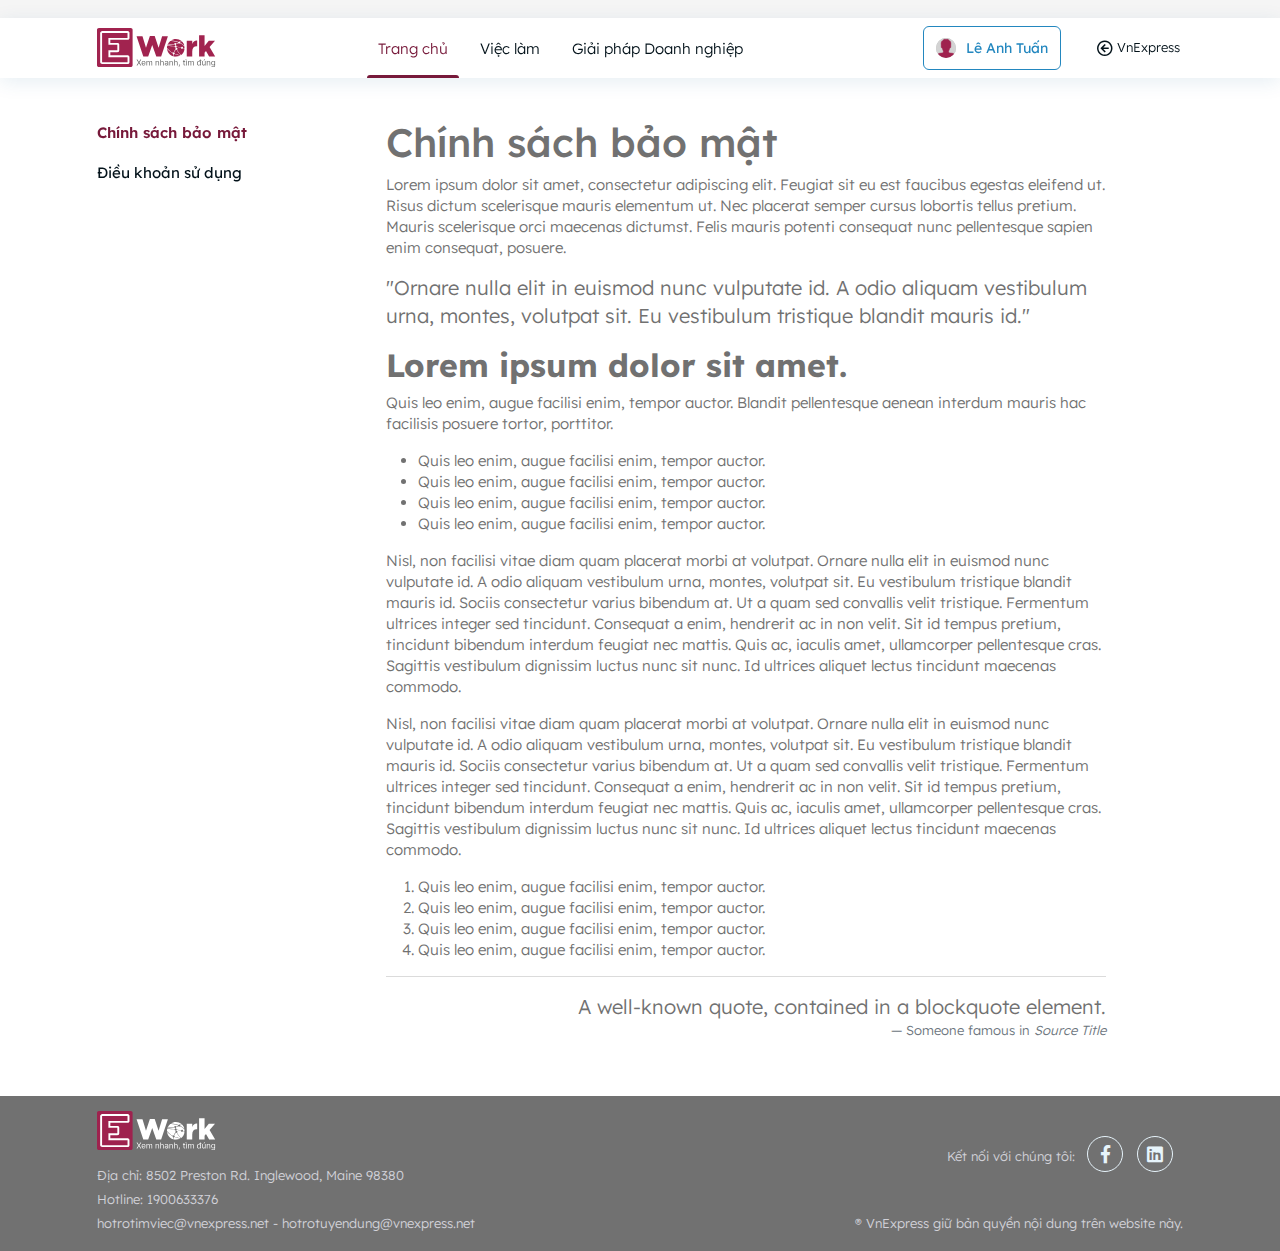
==== chinh-sach-bao-mat.html @ 72eeb001 "AT push code" ====
<!DOCTYPE html>
<html lang="vi">
<head>
	<meta charset="utf-8">
	<meta name="viewport" content="width=device-width, initial-scale=1, user-scalable=0, minimum-scale=1.0, maximum-scale=1.0, shrink-to-fit=no">
	<meta http-equiv="X-UA-Compatible" content="IE=edge" />
	<meta name="format-detection" content="telephone=no">
	<meta name="robots" content="noodp,index, follow">
	<title>Chính sách bảo mật</title>
	<meta name="description" content="">
	<link rel="shortcut icon" href="images/favicon.ico">
	<meta property="og:url"			content="" />
	<meta property="og:type"		content="website" />
	<meta property="og:title"		content="eBox Econference" />
	<meta property="og:description" content="eBox Econference" />
	<meta property="og:image"		content="" />

	<link rel="preconnect" href="https://fonts.googleapis.com">
	<link rel="preconnect" href="https://fonts.gstatic.com" crossorigin>
	<link href="https://fonts.googleapis.com/css2?family=Lexend+Deca:wght@300;400;500;600;700&display=swap" rel="stylesheet">

	<!--CSS Layout-->
	<link rel="stylesheet" href="css/style.css">

	<script>var googletag=googletag||{},pbjs=pbjs||{},Criteo=window.Criteo||{};googletag.cmd=googletag.cmd||[];pbjs.que=pbjs.que||[];Criteo.events=Criteo.events||[];var googTagCode={display:[],config:null,video:{outstream:{id:'',code:''},inarticle:{id:'',code:''}},tag:{}};</script>
	<script async='async' type='text/javascript' src='https://www.googletagservices.com/tag/js/gpt.js'></script>
	<script async='async' type='text/javascript' src='https://s.eclick.vn/delivery/dfp/dfpbrand.js'></script>
	<script async='async' type='text/javascript' src='https://s.eclick.vn/delivery/dfp/prebid.js'></script>

	<!-- Desktop -->
	<script async type="text/javascript" src="https://s.eclick.vn/delivery/dfp/do_pc_vieclam_Home_home.js"></script>
</head>

<body class="body_area" id="body_area">
	<div class="body_content">

		<div class="wrap_iframe_area">

			<div class="fragment" id="fragment_top" style="background: #f5f5f5;">
				<div class="wrap-img">
					<!-- <span class="btn-off"></span> -->
					<!-- <img src="https://via.placeholder.com/970x250.jpg/dddddd/333?text=Banner+Masthead" alt=""> -->

					<!-- Block Masthead -->
					<div id="sis_masthead"><script>try{googTagCode.display.push('sis_masthead');}catch(e){}</script></div>
				</div>
			</div>

			<header class="header_area" id="header_area">
				<div class="container">
					<div class="header_area_inner">
						<button class="box-btn-show-menu" id="btn_show_menu" onclick="showMenu();"> <span></span> <span></span> <span></span> </button>
						<div class="header-left">
							<a href="/" class="d-flex align-items-center text-light text-decoration-none">
								<img src="images/logo.svg" alt="">
							</a>
						</div>

						<div class="header-center">
							<ul class="nav nav-menu-top justify-content-center">
								<li class="nav-item"><a href="#" title="" class="nav-link link-active">Trang chủ</a></li>
								<li class="nav-item"><a href="#" title="" class="nav-link">Việc làm</a></li>
								<li class="nav-item"><a href="#" title="" class="nav-link">Giải pháp Doanh nghiệp</a></li>
							</ul>
						</div>

						<div class="header-right text-end">

							<div class="group-btn">
								<div class="box-user-login">

									<!-- Start user chưa đăng nhập -->
										<div class="user-not-logged-in d-none">
											<button type="button" class="btn btn-login"><span class="icon-user"></span> <span class="name-value">Đăng nhập</span></button>
										</div>
									<!-- End user chưa đăng nhập -->

									<!-- Start user đã đăng nhập -->
										<div class="user-logged">
											<div class="user-name">
												<span class="avata"><img src="images/user_60x60.gif" alt=""></span>
												<span class="name-value">Lê Anh Tuấn</span>


												<div class="dropdown-user" id="dropdown-user">
													<div class="dropdown-inner">
														<div class="user-profile verified">
															<div class="wrap-image">
																<img src="images/user_60x60.gif" alt="">
															</div>
															<div class="wrap-txt">
																<div class="name">Katarius</div>
																<a href="#">View profile</a>
															</div>
														</div>
														<ul>
															<li><a href="javascript:;" title="Manage CVs">Manage CVs</a></li>
															<li><a href="javascript:;" title="My Jobs">My Jobs</a></li>
														</ul>
														<ul class="btn-logout">
															<li><a href="javascript:;" title="Thoát">Log out</a></li>
														</ul>
													</div>
												</div>


											</div>
										</div>
									<!-- End user đã đăng nhập -->

								</div>
								<a href="https://vnexpress.net/" title="Quay lại VnExpress" class="btn btn-go-back"><i class="far fa-arrow-circle-left"></i> VnExpress</a>
							</div>
						</div>

					</div>
				</div>
			</header>

			<!-- Start - Content Page Area -->
			<section class="section_content_area policy">
			    <div class="container">
			    	<div class="section_content_area_inner">

				        <div class="row-area">
				            <div class="cell-primary">
				                <div class="box-content">
				                	<h1>Chính sách bảo mật</h1>

				                    <p>Lorem ipsum dolor sit amet, consectetur adipiscing elit. Feugiat sit eu est faucibus egestas eleifend ut. Risus dictum scelerisque mauris elementum ut. Nec placerat semper cursus lobortis tellus pretium. Mauris scelerisque orci maecenas dictumst. Felis mauris potenti consequat nunc pellentesque sapien enim consequat, posuere.</p>

				                    <blockquote class="blockquote">
										<p>"Ornare nulla elit in euismod nunc vulputate id. A odio aliquam vestibulum urna, montes, volutpat sit. Eu vestibulum tristique blandit mauris id."</p>
									</blockquote>
 
				                    <h2>Lorem ipsum dolor sit amet.</h2>

				                    <p>Quis leo enim, augue facilisi enim, tempor auctor. Blandit pellentesque aenean interdum mauris hac facilisis posuere tortor, porttitor.</p>

				                    <ul>
				                    	<li>Quis leo enim, augue facilisi enim, tempor auctor.</li>
				                    	<li>Quis leo enim, augue facilisi enim, tempor auctor.</li>
				                    	<li>Quis leo enim, augue facilisi enim, tempor auctor.</li>
				                    	<li>Quis leo enim, augue facilisi enim, tempor auctor.</li>
				                    </ul>

				                    <p>Nisl, non facilisi vitae diam quam placerat morbi at volutpat. Ornare nulla elit in euismod nunc vulputate id. A odio aliquam vestibulum urna, montes, volutpat sit. Eu vestibulum tristique blandit mauris id. Sociis consectetur varius bibendum at. Ut a quam sed convallis velit tristique. Fermentum ultrices integer sed tincidunt. Consequat a enim, hendrerit ac in non velit. Sit id tempus pretium, tincidunt bibendum interdum feugiat nec mattis. Quis ac, iaculis amet, ullamcorper pellentesque cras. Sagittis vestibulum dignissim luctus nunc sit nunc. Id ultrices aliquet lectus tincidunt maecenas commodo.</p>

				                    <p>Nisl, non facilisi vitae diam quam placerat morbi at volutpat. Ornare nulla elit in euismod nunc vulputate id. A odio aliquam vestibulum urna, montes, volutpat sit. Eu vestibulum tristique blandit mauris id. Sociis consectetur varius bibendum at. Ut a quam sed convallis velit tristique. Fermentum ultrices integer sed tincidunt. Consequat a enim, hendrerit ac in non velit. Sit id tempus pretium, tincidunt bibendum interdum feugiat nec mattis. Quis ac, iaculis amet, ullamcorper pellentesque cras. Sagittis vestibulum dignissim luctus nunc sit nunc. Id ultrices aliquet lectus tincidunt maecenas commodo.</p>

				                    <ol>
				                    	<li>Quis leo enim, augue facilisi enim, tempor auctor.</li>
				                    	<li>Quis leo enim, augue facilisi enim, tempor auctor.</li>
				                    	<li>Quis leo enim, augue facilisi enim, tempor auctor.</li>
				                    	<li>Quis leo enim, augue facilisi enim, tempor auctor.</li>
				                    </ol>

				                    <hr/>
				                    <figure class="text-end">
										<blockquote class="blockquote">
										<p>A well-known quote, contained in a blockquote element.</p>
										</blockquote>
										<figcaption class="blockquote-footer">
											Someone famous in <cite title="Source Title">Source Title</cite>
										</figcaption>
									</figure>
				                </div>
				            </div>
				            <div class="cell-secondary">
				                <div class="menu-link sticky">
				                    <div class="menu-inner">
				                        <ul class="reset">
				                            <li class="active"><a href="chinh-sach-bao-mat.html" title="Chính sách bảo mật" class="item">Chính sách bảo mật</a></li>
				                            <li><a href="dieu-khoan-su-dung.html" title="Điều khoản sử dụng" class="item">Điều khoản sử dụng</a></li>
				                        </ul>
				                    </div>
				                </div>
				            </div>
				        </div>

			        </div>
			    </div>
			</section>
			<!-- End - Content Page Area -->

			<footer class="footer clearfix">
			    <div class="wrap-body">
			        <div class="container body-inner">
			            <div class="row menu-bottom">
			                <div class="col-12 col-lg-6 item-col col-primary">
			                	<div class="col-inner">
				                    <div class="content-col">
				                        <p class="mb-3"><img width="119" height="40" src="images/logo-footer.svg" alt="" class="logo scaledown"></p>
				                        <p class="mb-2">Địa chỉ: 8502 Preston Rd. Inglewood, Maine 98380</p>
				                        <p class="mb-2">Hotline: 1900633376</p>
				                        <p class="mb-0">hotrotimviec@vnexpress.net - hotrotuyendung@vnexpress.net</p>
				                    </div>
				                </div>
			                </div>
			                <div class="col-12 col-lg-6 item-col col-secondary">
			                	<div class="col-inner">
				                    <div class="social">
				                    	<p class="mb-1"> <span class="me-2">Kết nối với chúng tôi:</span>
					                        <a href="#" title="" class="facebook">
					                            <i class="fab fa-facebook-f" aria-hidden="true"></i>
					                        </a>
					                        <a href="#" title="" class="linkedin">
					                            <i class="fab fa-linkedin"></i>
					                        </a>
				                        </p>
				                    </div>
				                    <div class="copyright">
				                        <p class="mb-0">® VnExpress giữ bản quyền nội dung trên website này.</p>
				                    </div>
			                    </div>
			                </div>
			            </div>
			        </div>
			    </div>
			</footer>


		</div>		


		<!-- Start popup menu -->
		<aside class="aside_area" id="showNavSideMenu">
			<div class="bg_drop" onclick="showMenu();"></div>
			<nav class="nav-aside">
				<ul class="list-menu-cate">

					<li class="item-menu-cate">
						<a class="menu-link" href="index.html" title="">
							<span class="menu-name">Trang chủ</span>
						</a>
					</li>
					<li class="item-menu-cate">
						<a class="menu-link" href="#" title="">
							<span class="menu-name">Việc làm</span>
						</a>
					</li>
					<li class="item-menu-cate">
						<a class="menu-link" href="#" title="">
							<span class="menu-name">Giải pháp Doanh nghiệp</span>
						</a>
					</li>

				</ul>
			</nav>
		</aside>
		<!-- End popup menu -->
	</div>

	<script src="js/bundle.min.js"></script>
	<script>
		const eventMethod = window.addEventListener ? "addEventListener" : "attachEvent";
		const eventer = window[eventMethod];
		const messageEvent = eventMethod === "attachEvent" ? "onmessage" : "message";
		const iframe_embed = document.getElementById("iframe_jobhopin");

		eventer(messageEvent, function(e) {

			if (e.data['action'] === "CHANGE_ATTRIBUTE") {
				const iframe_height = e.data['payload']['data'];
				iframe_embed.style.height = iframe_height;
				$(".height_iframe").html(iframe_height).css('color', '#40a691');
			}

		});


		$(window).scroll(function() {
			console.log('Scrolling has stopped.');
		});
	</script>
</body>
</html>
---- css/style.css ----
@charset "UTF-8";:root{--bs-blue:#0d6efd;--bs-indigo:#6610f2;--bs-purple:#6f42c1;--bs-pink:#d63384;--bs-red:#dc3545;--bs-orange:#fd7e14;--bs-yellow:#ffc107;--bs-green:#198754;--bs-teal:#20c997;--bs-cyan:#0dcaf0;--bs-white:#fff;--bs-gray:#6c757d;--bs-gray-dark:#343a40;--bs-gray-100:#f8f9fa;--bs-gray-200:#e9ecef;--bs-gray-300:#dee2e6;--bs-gray-400:#ced4da;--bs-gray-500:#adb5bd;--bs-gray-600:#6c757d;--bs-gray-700:#495057;--bs-gray-800:#343a40;--bs-gray-900:#212529;--bs-primary:#0d6efd;--bs-secondary:#6c757d;--bs-success:#198754;--bs-info:#0dcaf0;--bs-warning:#ffc107;--bs-danger:#dc3545;--bs-light:#f8f9fa;--bs-dark:#212529;--bs-primary-rgb:13,110,253;--bs-secondary-rgb:108,117,125;--bs-success-rgb:25,135,84;--bs-info-rgb:13,202,240;--bs-warning-rgb:255,193,7;--bs-danger-rgb:220,53,69;--bs-light-rgb:248,249,250;--bs-dark-rgb:33,37,41;--bs-white-rgb:255,255,255;--bs-black-rgb:0,0,0;--bs-body-color-rgb:33,37,41;--bs-body-bg-rgb:255,255,255;--bs-font-sans-serif:system-ui,-apple-system,"Segoe UI",Roboto,"Helvetica Neue",Arial,"Noto Sans","Liberation Sans",sans-serif,"Apple Color Emoji","Segoe UI Emoji","Segoe UI Symbol","Noto Color Emoji";--bs-font-monospace:SFMono-Regular,Menlo,Monaco,Consolas,"Liberation Mono","Courier New",monospace;--bs-gradient:linear-gradient(180deg,rgba(255,255,255,0.15),rgba(255,255,255,0));--bs-body-font-family:var(--bs-font-sans-serif);--bs-body-font-size:1rem;--bs-body-font-weight:400;--bs-body-line-height:1.5;--bs-body-color:#212529;--bs-body-bg:#fff}*,:after,:before{-webkit-box-sizing:border-box;box-sizing:border-box}@media (prefers-reduced-motion:no-preference){:root{scroll-behavior:smooth}}body{margin:0;font-family:var(--bs-body-font-family);font-size:var(--bs-body-font-size);font-weight:var(--bs-body-font-weight);line-height:var(--bs-body-line-height);color:var(--bs-body-color);text-align:var(--bs-body-text-align);background-color:var(--bs-body-bg);-webkit-text-size-adjust:100%;-webkit-tap-highlight-color:transparent}hr{margin:1rem 0;color:inherit;background-color:currentColor;border:0;opacity:0.25}hr:not([size]){height:1px}.h1,.h2,.h3,.h4,.h5,.h6,h1,h2,h3,h4,h5,h6{margin-top:0;margin-bottom:0.5rem;font-weight:500;line-height:1.2}.h1,h1{font-size:calc(1.375rem + 1.5vw)}@media (min-width:1200px){.h1,h1{font-size:2.5rem}}.h2,h2{font-size:calc(1.325rem + .9vw)}@media (min-width:1200px){.h2,h2{font-size:2rem}}.h3,h3{font-size:calc(1.3rem + .6vw)}@media (min-width:1200px){.h3,h3{font-size:1.75rem}}.h4,h4{font-size:calc(1.275rem + .3vw)}@media (min-width:1200px){.h4,h4{font-size:1.5rem}}.h5,h5{font-size:1.25rem}.h6,h6{font-size:1rem}p{margin-top:0;margin-bottom:1rem}abbr[data-bs-original-title],abbr[title]{-webkit-text-decoration:underline dotted;-moz-text-decoration:underline dotted;text-decoration:underline dotted;cursor:help;-webkit-text-decoration-skip-ink:none;text-decoration-skip-ink:none}address{margin-bottom:1rem;font-style:normal;line-height:inherit}ol,ul{padding-left:2rem}dl,ol,ul{margin-top:0;margin-bottom:1rem}ol ol,ol ul,ul ol,ul ul{margin-bottom:0}dt{font-weight:700}dd{margin-bottom:0.5rem;margin-left:0}blockquote{margin:0 0 1rem}b,strong{font-weight:bolder}.small,small{font-size:0.875em}.mark,mark{padding:0.2em;background-color:#fcf8e3}sub,sup{position:relative;font-size:0.75em;line-height:0;vertical-align:baseline}sub{bottom:-0.25em}sup{top:-0.5em}a{color:#0d6efd;text-decoration:underline}a:hover{color:#0a58ca}a:not([href]):not([class]),a:not([href]):not([class]):hover{color:inherit;text-decoration:none}code,kbd,pre,samp{font-family:var(--bs-font-monospace);font-size:1em;direction:ltr;unicode-bidi:bidi-override}pre{display:block;margin-top:0;margin-bottom:1rem;overflow:auto;font-size:0.875em}pre code{font-size:inherit;color:inherit;word-break:normal}code{font-size:0.875em;color:#d63384;word-wrap:break-word}a>code{color:inherit}kbd{padding:0.2rem 0.4rem;font-size:0.875em;color:#fff;background-color:#212529;border-radius:0.2rem}kbd kbd{padding:0;font-size:1em;font-weight:700}figure{margin:0 0 1rem}img,svg{vertical-align:middle}table{caption-side:bottom;border-collapse:collapse}caption{padding-top:0.5rem;padding-bottom:0.5rem;color:#6c757d;text-align:left}th{text-align:inherit;text-align:-webkit-match-parent}tbody,td,tfoot,th,thead,tr{border-color:inherit;border-style:solid;border-width:0}label{display:inline-block}button{border-radius:0}button:focus:not(:focus-visible){outline:0}button,input,optgroup,select,textarea{margin:0;font-family:inherit;font-size:inherit;line-height:inherit}button,select{text-transform:none}[role=button]{cursor:pointer}select{word-wrap:normal}select:disabled{opacity:1}[list]::-webkit-calendar-picker-indicator{display:none}[type=button],[type=reset],[type=submit],button{-webkit-appearance:button}[type=button]:not(:disabled),[type=reset]:not(:disabled),[type=submit]:not(:disabled),button:not(:disabled){cursor:pointer}::-moz-focus-inner{padding:0;border-style:none}textarea{resize:vertical}fieldset{min-width:0;padding:0;margin:0;border:0}legend{float:left;width:100%;padding:0;margin-bottom:0.5rem;font-size:calc(1.275rem + .3vw);line-height:inherit}@media (min-width:1200px){legend{font-size:1.5rem}}legend+*{clear:left}::-webkit-datetime-edit-day-field,::-webkit-datetime-edit-fields-wrapper,::-webkit-datetime-edit-hour-field,::-webkit-datetime-edit-minute,::-webkit-datetime-edit-month-field,::-webkit-datetime-edit-text,::-webkit-datetime-edit-year-field{padding:0}::-webkit-inner-spin-button{height:auto}[type=search]{outline-offset:-2px;-webkit-appearance:textfield}::-webkit-search-decoration{-webkit-appearance:none}::-webkit-color-swatch-wrapper{padding:0}::-webkit-file-upload-button{font:inherit}::file-selector-button{font:inherit}::file-selector-button{font:inherit}::-webkit-file-upload-button{font:inherit;-webkit-appearance:button}output{display:inline-block}iframe{border:0}summary{display:list-item;cursor:pointer}progress{vertical-align:baseline}[hidden]{display:none!important}.lead{font-size:1.25rem;font-weight:300}.display-1{font-size:calc(1.625rem + 4.5vw);font-weight:300;line-height:1.2}@media (min-width:1200px){.display-1{font-size:5rem}}.display-2{font-size:calc(1.575rem + 3.9vw);font-weight:300;line-height:1.2}@media (min-width:1200px){.display-2{font-size:4.5rem}}.display-3{font-size:calc(1.525rem + 3.3vw);font-weight:300;line-height:1.2}@media (min-width:1200px){.display-3{font-size:4rem}}.display-4{font-size:calc(1.475rem + 2.7vw);font-weight:300;line-height:1.2}@media (min-width:1200px){.display-4{font-size:3.5rem}}.display-5{font-size:calc(1.425rem + 2.1vw);font-weight:300;line-height:1.2}@media (min-width:1200px){.display-5{font-size:3rem}}.display-6{font-size:calc(1.375rem + 1.5vw);font-weight:300;line-height:1.2}@media (min-width:1200px){.display-6{font-size:2.5rem}}.list-unstyled{padding-left:0;list-style:none}.list-inline{padding-left:0;list-style:none}.list-inline-item{display:inline-block}.list-inline-item:not(:last-child){margin-right:0.5rem}.initialism{font-size:0.875em;text-transform:uppercase}.blockquote{margin-bottom:1rem;font-size:1.25rem}.blockquote>:last-child{margin-bottom:0}.blockquote-footer{margin-top:-1rem;margin-bottom:1rem;font-size:0.875em;color:#6c757d}.blockquote-footer:before{content:"— "}.img-fluid{max-width:100%;height:auto}.img-thumbnail{padding:0.25rem;background-color:#fff;border:1px solid #dee2e6;border-radius:0.25rem;max-width:100%;height:auto}.figure{display:inline-block}.figure-img{margin-bottom:0.5rem;line-height:1}.figure-caption{font-size:0.875em;color:#6c757d}.container,.container-fluid,.container-lg,.container-md,.container-sm,.container-xl,.container-xxl{width:100%;padding-right:var(--bs-gutter-x,0.75rem);padding-left:var(--bs-gutter-x,0.75rem);margin-right:auto;margin-left:auto}@media (min-width:576px){.container,.container-sm{max-width:540px}}@media (min-width:768px){.container,.container-md,.container-sm{max-width:720px}}@media (min-width:992px){.container,.container-lg,.container-md,.container-sm{max-width:960px}}@media (min-width:1200px){.container,.container-lg,.container-md,.container-sm,.container-xl{max-width:1140px}}@media (min-width:1400px){.container,.container-lg,.container-md,.container-sm,.container-xl,.container-xxl{max-width:1320px}}.row{--bs-gutter-x:1.5rem;--bs-gutter-y:0;display:-webkit-box;display:-webkit-flex;display:-ms-flexbox;display:flex;-webkit-flex-wrap:wrap;-ms-flex-wrap:wrap;flex-wrap:wrap;margin-top:calc(var(--bs-gutter-y) * -1);margin-right:calc(var(--bs-gutter-x) * -.5);margin-left:calc(var(--bs-gutter-x) * -.5)}.row>*{-webkit-flex-shrink:0;-ms-flex-negative:0;flex-shrink:0;width:100%;max-width:100%;padding-right:calc(var(--bs-gutter-x) * .5);padding-left:calc(var(--bs-gutter-x) * .5);margin-top:var(--bs-gutter-y)}.col{-webkit-box-flex:1;-webkit-flex:1 0 0%;-ms-flex:1 0 0%;flex:1 0 0%}.row-cols-auto>*{-webkit-box-flex:0;-webkit-flex:0 0 auto;-ms-flex:0 0 auto;flex:0 0 auto;width:auto}.row-cols-1>*{-webkit-box-flex:0;-webkit-flex:0 0 auto;-ms-flex:0 0 auto;flex:0 0 auto;width:100%}.row-cols-2>*{-webkit-box-flex:0;-webkit-flex:0 0 auto;-ms-flex:0 0 auto;flex:0 0 auto;width:50%}.row-cols-3>*{-webkit-box-flex:0;-webkit-flex:0 0 auto;-ms-flex:0 0 auto;flex:0 0 auto;width:33.3333333333%}.row-cols-4>*{-webkit-box-flex:0;-webkit-flex:0 0 auto;-ms-flex:0 0 auto;flex:0 0 auto;width:25%}.row-cols-5>*{-webkit-box-flex:0;-webkit-flex:0 0 auto;-ms-flex:0 0 auto;flex:0 0 auto;width:20%}.row-cols-6>*{-webkit-box-flex:0;-webkit-flex:0 0 auto;-ms-flex:0 0 auto;flex:0 0 auto;width:16.6666666667%}.col-auto{-webkit-box-flex:0;-webkit-flex:0 0 auto;-ms-flex:0 0 auto;flex:0 0 auto;width:auto}.col-1{-webkit-box-flex:0;-webkit-flex:0 0 auto;-ms-flex:0 0 auto;flex:0 0 auto;width:8.33333333%}.col-2{-webkit-box-flex:0;-webkit-flex:0 0 auto;-ms-flex:0 0 auto;flex:0 0 auto;width:16.66666667%}.col-3{-webkit-box-flex:0;-webkit-flex:0 0 auto;-ms-flex:0 0 auto;flex:0 0 auto;width:25%}.col-4{-webkit-box-flex:0;-webkit-flex:0 0 auto;-ms-flex:0 0 auto;flex:0 0 auto;width:33.33333333%}.col-5{-webkit-box-flex:0;-webkit-flex:0 0 auto;-ms-flex:0 0 auto;flex:0 0 auto;width:41.66666667%}.col-6{-webkit-box-flex:0;-webkit-flex:0 0 auto;-ms-flex:0 0 auto;flex:0 0 auto;width:50%}.col-7{-webkit-box-flex:0;-webkit-flex:0 0 auto;-ms-flex:0 0 auto;flex:0 0 auto;width:58.33333333%}.col-8{-webkit-box-flex:0;-webkit-flex:0 0 auto;-ms-flex:0 0 auto;flex:0 0 auto;width:66.66666667%}.col-9{-webkit-box-flex:0;-webkit-flex:0 0 auto;-ms-flex:0 0 auto;flex:0 0 auto;width:75%}.col-10{-webkit-box-flex:0;-webkit-flex:0 0 auto;-ms-flex:0 0 auto;flex:0 0 auto;width:83.33333333%}.col-11{-webkit-box-flex:0;-webkit-flex:0 0 auto;-ms-flex:0 0 auto;flex:0 0 auto;width:91.66666667%}.col-12{-webkit-box-flex:0;-webkit-flex:0 0 auto;-ms-flex:0 0 auto;flex:0 0 auto;width:100%}.offset-1{margin-left:8.33333333%}.offset-2{margin-left:16.66666667%}.offset-3{margin-left:25%}.offset-4{margin-left:33.33333333%}.offset-5{margin-left:41.66666667%}.offset-6{margin-left:50%}.offset-7{margin-left:58.33333333%}.offset-8{margin-left:66.66666667%}.offset-9{margin-left:75%}.offset-10{margin-left:83.33333333%}.offset-11{margin-left:91.66666667%}.g-0,.gx-0{--bs-gutter-x:0}.g-0,.gy-0{--bs-gutter-y:0}.g-1,.gx-1{--bs-gutter-x:0.25rem}.g-1,.gy-1{--bs-gutter-y:0.25rem}.g-2,.gx-2{--bs-gutter-x:0.5rem}.g-2,.gy-2{--bs-gutter-y:0.5rem}.g-3,.gx-3{--bs-gutter-x:1rem}.g-3,.gy-3{--bs-gutter-y:1rem}.g-4,.gx-4{--bs-gutter-x:1.5rem}.g-4,.gy-4{--bs-gutter-y:1.5rem}.g-5,.gx-5{--bs-gutter-x:3rem}.g-5,.gy-5{--bs-gutter-y:3rem}@media (min-width:576px){.col-sm{-webkit-box-flex:1;-webkit-flex:1 0 0%;-ms-flex:1 0 0%;flex:1 0 0%}.row-cols-sm-auto>*{-webkit-box-flex:0;-webkit-flex:0 0 auto;-ms-flex:0 0 auto;flex:0 0 auto;width:auto}.row-cols-sm-1>*{-webkit-box-flex:0;-webkit-flex:0 0 auto;-ms-flex:0 0 auto;flex:0 0 auto;width:100%}.row-cols-sm-2>*{-webkit-box-flex:0;-webkit-flex:0 0 auto;-ms-flex:0 0 auto;flex:0 0 auto;width:50%}.row-cols-sm-3>*{-webkit-box-flex:0;-webkit-flex:0 0 auto;-ms-flex:0 0 auto;flex:0 0 auto;width:33.3333333333%}.row-cols-sm-4>*{-webkit-box-flex:0;-webkit-flex:0 0 auto;-ms-flex:0 0 auto;flex:0 0 auto;width:25%}.row-cols-sm-5>*{-webkit-box-flex:0;-webkit-flex:0 0 auto;-ms-flex:0 0 auto;flex:0 0 auto;width:20%}.row-cols-sm-6>*{-webkit-box-flex:0;-webkit-flex:0 0 auto;-ms-flex:0 0 auto;flex:0 0 auto;width:16.6666666667%}.col-sm-auto{-webkit-box-flex:0;-webkit-flex:0 0 auto;-ms-flex:0 0 auto;flex:0 0 auto;width:auto}.col-sm-1{-webkit-box-flex:0;-webkit-flex:0 0 auto;-ms-flex:0 0 auto;flex:0 0 auto;width:8.33333333%}.col-sm-2{-webkit-box-flex:0;-webkit-flex:0 0 auto;-ms-flex:0 0 auto;flex:0 0 auto;width:16.66666667%}.col-sm-3{-webkit-box-flex:0;-webkit-flex:0 0 auto;-ms-flex:0 0 auto;flex:0 0 auto;width:25%}.col-sm-4{-webkit-box-flex:0;-webkit-flex:0 0 auto;-ms-flex:0 0 auto;flex:0 0 auto;width:33.33333333%}.col-sm-5{-webkit-box-flex:0;-webkit-flex:0 0 auto;-ms-flex:0 0 auto;flex:0 0 auto;width:41.66666667%}.col-sm-6{-webkit-box-flex:0;-webkit-flex:0 0 auto;-ms-flex:0 0 auto;flex:0 0 auto;width:50%}.col-sm-7{-webkit-box-flex:0;-webkit-flex:0 0 auto;-ms-flex:0 0 auto;flex:0 0 auto;width:58.33333333%}.col-sm-8{-webkit-box-flex:0;-webkit-flex:0 0 auto;-ms-flex:0 0 auto;flex:0 0 auto;width:66.66666667%}.col-sm-9{-webkit-box-flex:0;-webkit-flex:0 0 auto;-ms-flex:0 0 auto;flex:0 0 auto;width:75%}.col-sm-10{-webkit-box-flex:0;-webkit-flex:0 0 auto;-ms-flex:0 0 auto;flex:0 0 auto;width:83.33333333%}.col-sm-11{-webkit-box-flex:0;-webkit-flex:0 0 auto;-ms-flex:0 0 auto;flex:0 0 auto;width:91.66666667%}.col-sm-12{-webkit-box-flex:0;-webkit-flex:0 0 auto;-ms-flex:0 0 auto;flex:0 0 auto;width:100%}.offset-sm-0{margin-left:0}.offset-sm-1{margin-left:8.33333333%}.offset-sm-2{margin-left:16.66666667%}.offset-sm-3{margin-left:25%}.offset-sm-4{margin-left:33.33333333%}.offset-sm-5{margin-left:41.66666667%}.offset-sm-6{margin-left:50%}.offset-sm-7{margin-left:58.33333333%}.offset-sm-8{margin-left:66.66666667%}.offset-sm-9{margin-left:75%}.offset-sm-10{margin-left:83.33333333%}.offset-sm-11{margin-left:91.66666667%}.g-sm-0,.gx-sm-0{--bs-gutter-x:0}.g-sm-0,.gy-sm-0{--bs-gutter-y:0}.g-sm-1,.gx-sm-1{--bs-gutter-x:0.25rem}.g-sm-1,.gy-sm-1{--bs-gutter-y:0.25rem}.g-sm-2,.gx-sm-2{--bs-gutter-x:0.5rem}.g-sm-2,.gy-sm-2{--bs-gutter-y:0.5rem}.g-sm-3,.gx-sm-3{--bs-gutter-x:1rem}.g-sm-3,.gy-sm-3{--bs-gutter-y:1rem}.g-sm-4,.gx-sm-4{--bs-gutter-x:1.5rem}.g-sm-4,.gy-sm-4{--bs-gutter-y:1.5rem}.g-sm-5,.gx-sm-5{--bs-gutter-x:3rem}.g-sm-5,.gy-sm-5{--bs-gutter-y:3rem}}@media (min-width:768px){.col-md{-webkit-box-flex:1;-webkit-flex:1 0 0%;-ms-flex:1 0 0%;flex:1 0 0%}.row-cols-md-auto>*{-webkit-box-flex:0;-webkit-flex:0 0 auto;-ms-flex:0 0 auto;flex:0 0 auto;width:auto}.row-cols-md-1>*{-webkit-box-flex:0;-webkit-flex:0 0 auto;-ms-flex:0 0 auto;flex:0 0 auto;width:100%}.row-cols-md-2>*{-webkit-box-flex:0;-webkit-flex:0 0 auto;-ms-flex:0 0 auto;flex:0 0 auto;width:50%}.row-cols-md-3>*{-webkit-box-flex:0;-webkit-flex:0 0 auto;-ms-flex:0 0 auto;flex:0 0 auto;width:33.3333333333%}.row-cols-md-4>*{-webkit-box-flex:0;-webkit-flex:0 0 auto;-ms-flex:0 0 auto;flex:0 0 auto;width:25%}.row-cols-md-5>*{-webkit-box-flex:0;-webkit-flex:0 0 auto;-ms-flex:0 0 auto;flex:0 0 auto;width:20%}.row-cols-md-6>*{-webkit-box-flex:0;-webkit-flex:0 0 auto;-ms-flex:0 0 auto;flex:0 0 auto;width:16.6666666667%}.col-md-auto{-webkit-box-flex:0;-webkit-flex:0 0 auto;-ms-flex:0 0 auto;flex:0 0 auto;width:auto}.col-md-1{-webkit-box-flex:0;-webkit-flex:0 0 auto;-ms-flex:0 0 auto;flex:0 0 auto;width:8.33333333%}.col-md-2{-webkit-box-flex:0;-webkit-flex:0 0 auto;-ms-flex:0 0 auto;flex:0 0 auto;width:16.66666667%}.col-md-3{-webkit-box-flex:0;-webkit-flex:0 0 auto;-ms-flex:0 0 auto;flex:0 0 auto;width:25%}.col-md-4{-webkit-box-flex:0;-webkit-flex:0 0 auto;-ms-flex:0 0 auto;flex:0 0 auto;width:33.33333333%}.col-md-5{-webkit-box-flex:0;-webkit-flex:0 0 auto;-ms-flex:0 0 auto;flex:0 0 auto;width:41.66666667%}.col-md-6{-webkit-box-flex:0;-webkit-flex:0 0 auto;-ms-flex:0 0 auto;flex:0 0 auto;width:50%}.col-md-7{-webkit-box-flex:0;-webkit-flex:0 0 auto;-ms-flex:0 0 auto;flex:0 0 auto;width:58.33333333%}.col-md-8{-webkit-box-flex:0;-webkit-flex:0 0 auto;-ms-flex:0 0 auto;flex:0 0 auto;width:66.66666667%}.col-md-9{-webkit-box-flex:0;-webkit-flex:0 0 auto;-ms-flex:0 0 auto;flex:0 0 auto;width:75%}.col-md-10{-webkit-box-flex:0;-webkit-flex:0 0 auto;-ms-flex:0 0 auto;flex:0 0 auto;width:83.33333333%}.col-md-11{-webkit-box-flex:0;-webkit-flex:0 0 auto;-ms-flex:0 0 auto;flex:0 0 auto;width:91.66666667%}.col-md-12{-webkit-box-flex:0;-webkit-flex:0 0 auto;-ms-flex:0 0 auto;flex:0 0 auto;width:100%}.offset-md-0{margin-left:0}.offset-md-1{margin-left:8.33333333%}.offset-md-2{margin-left:16.66666667%}.offset-md-3{margin-left:25%}.offset-md-4{margin-left:33.33333333%}.offset-md-5{margin-left:41.66666667%}.offset-md-6{margin-left:50%}.offset-md-7{margin-left:58.33333333%}.offset-md-8{margin-left:66.66666667%}.offset-md-9{margin-left:75%}.offset-md-10{margin-left:83.33333333%}.offset-md-11{margin-left:91.66666667%}.g-md-0,.gx-md-0{--bs-gutter-x:0}.g-md-0,.gy-md-0{--bs-gutter-y:0}.g-md-1,.gx-md-1{--bs-gutter-x:0.25rem}.g-md-1,.gy-md-1{--bs-gutter-y:0.25rem}.g-md-2,.gx-md-2{--bs-gutter-x:0.5rem}.g-md-2,.gy-md-2{--bs-gutter-y:0.5rem}.g-md-3,.gx-md-3{--bs-gutter-x:1rem}.g-md-3,.gy-md-3{--bs-gutter-y:1rem}.g-md-4,.gx-md-4{--bs-gutter-x:1.5rem}.g-md-4,.gy-md-4{--bs-gutter-y:1.5rem}.g-md-5,.gx-md-5{--bs-gutter-x:3rem}.g-md-5,.gy-md-5{--bs-gutter-y:3rem}}@media (min-width:992px){.col-lg{-webkit-box-flex:1;-webkit-flex:1 0 0%;-ms-flex:1 0 0%;flex:1 0 0%}.row-cols-lg-auto>*{-webkit-box-flex:0;-webkit-flex:0 0 auto;-ms-flex:0 0 auto;flex:0 0 auto;width:auto}.row-cols-lg-1>*{-webkit-box-flex:0;-webkit-flex:0 0 auto;-ms-flex:0 0 auto;flex:0 0 auto;width:100%}.row-cols-lg-2>*{-webkit-box-flex:0;-webkit-flex:0 0 auto;-ms-flex:0 0 auto;flex:0 0 auto;width:50%}.row-cols-lg-3>*{-webkit-box-flex:0;-webkit-flex:0 0 auto;-ms-flex:0 0 auto;flex:0 0 auto;width:33.3333333333%}.row-cols-lg-4>*{-webkit-box-flex:0;-webkit-flex:0 0 auto;-ms-flex:0 0 auto;flex:0 0 auto;width:25%}.row-cols-lg-5>*{-webkit-box-flex:0;-webkit-flex:0 0 auto;-ms-flex:0 0 auto;flex:0 0 auto;width:20%}.row-cols-lg-6>*{-webkit-box-flex:0;-webkit-flex:0 0 auto;-ms-flex:0 0 auto;flex:0 0 auto;width:16.6666666667%}.col-lg-auto{-webkit-box-flex:0;-webkit-flex:0 0 auto;-ms-flex:0 0 auto;flex:0 0 auto;width:auto}.col-lg-1{-webkit-box-flex:0;-webkit-flex:0 0 auto;-ms-flex:0 0 auto;flex:0 0 auto;width:8.33333333%}.col-lg-2{-webkit-box-flex:0;-webkit-flex:0 0 auto;-ms-flex:0 0 auto;flex:0 0 auto;width:16.66666667%}.col-lg-3{-webkit-box-flex:0;-webkit-flex:0 0 auto;-ms-flex:0 0 auto;flex:0 0 auto;width:25%}.col-lg-4{-webkit-box-flex:0;-webkit-flex:0 0 auto;-ms-flex:0 0 auto;flex:0 0 auto;width:33.33333333%}.col-lg-5{-webkit-box-flex:0;-webkit-flex:0 0 auto;-ms-flex:0 0 auto;flex:0 0 auto;width:41.66666667%}.col-lg-6{-webkit-box-flex:0;-webkit-flex:0 0 auto;-ms-flex:0 0 auto;flex:0 0 auto;width:50%}.col-lg-7{-webkit-box-flex:0;-webkit-flex:0 0 auto;-ms-flex:0 0 auto;flex:0 0 auto;width:58.33333333%}.col-lg-8{-webkit-box-flex:0;-webkit-flex:0 0 auto;-ms-flex:0 0 auto;flex:0 0 auto;width:66.66666667%}.col-lg-9{-webkit-box-flex:0;-webkit-flex:0 0 auto;-ms-flex:0 0 auto;flex:0 0 auto;width:75%}.col-lg-10{-webkit-box-flex:0;-webkit-flex:0 0 auto;-ms-flex:0 0 auto;flex:0 0 auto;width:83.33333333%}.col-lg-11{-webkit-box-flex:0;-webkit-flex:0 0 auto;-ms-flex:0 0 auto;flex:0 0 auto;width:91.66666667%}.col-lg-12{-webkit-box-flex:0;-webkit-flex:0 0 auto;-ms-flex:0 0 auto;flex:0 0 auto;width:100%}.offset-lg-0{margin-left:0}.offset-lg-1{margin-left:8.33333333%}.offset-lg-2{margin-left:16.66666667%}.offset-lg-3{margin-left:25%}.offset-lg-4{margin-left:33.33333333%}.offset-lg-5{margin-left:41.66666667%}.offset-lg-6{margin-left:50%}.offset-lg-7{margin-left:58.33333333%}.offset-lg-8{margin-left:66.66666667%}.offset-lg-9{margin-left:75%}.offset-lg-10{margin-left:83.33333333%}.offset-lg-11{margin-left:91.66666667%}.g-lg-0,.gx-lg-0{--bs-gutter-x:0}.g-lg-0,.gy-lg-0{--bs-gutter-y:0}.g-lg-1,.gx-lg-1{--bs-gutter-x:0.25rem}.g-lg-1,.gy-lg-1{--bs-gutter-y:0.25rem}.g-lg-2,.gx-lg-2{--bs-gutter-x:0.5rem}.g-lg-2,.gy-lg-2{--bs-gutter-y:0.5rem}.g-lg-3,.gx-lg-3{--bs-gutter-x:1rem}.g-lg-3,.gy-lg-3{--bs-gutter-y:1rem}.g-lg-4,.gx-lg-4{--bs-gutter-x:1.5rem}.g-lg-4,.gy-lg-4{--bs-gutter-y:1.5rem}.g-lg-5,.gx-lg-5{--bs-gutter-x:3rem}.g-lg-5,.gy-lg-5{--bs-gutter-y:3rem}}@media (min-width:1200px){.col-xl{-webkit-box-flex:1;-webkit-flex:1 0 0%;-ms-flex:1 0 0%;flex:1 0 0%}.row-cols-xl-auto>*{-webkit-box-flex:0;-webkit-flex:0 0 auto;-ms-flex:0 0 auto;flex:0 0 auto;width:auto}.row-cols-xl-1>*{-webkit-box-flex:0;-webkit-flex:0 0 auto;-ms-flex:0 0 auto;flex:0 0 auto;width:100%}.row-cols-xl-2>*{-webkit-box-flex:0;-webkit-flex:0 0 auto;-ms-flex:0 0 auto;flex:0 0 auto;width:50%}.row-cols-xl-3>*{-webkit-box-flex:0;-webkit-flex:0 0 auto;-ms-flex:0 0 auto;flex:0 0 auto;width:33.3333333333%}.row-cols-xl-4>*{-webkit-box-flex:0;-webkit-flex:0 0 auto;-ms-flex:0 0 auto;flex:0 0 auto;width:25%}.row-cols-xl-5>*{-webkit-box-flex:0;-webkit-flex:0 0 auto;-ms-flex:0 0 auto;flex:0 0 auto;width:20%}.row-cols-xl-6>*{-webkit-box-flex:0;-webkit-flex:0 0 auto;-ms-flex:0 0 auto;flex:0 0 auto;width:16.6666666667%}.col-xl-auto{-webkit-box-flex:0;-webkit-flex:0 0 auto;-ms-flex:0 0 auto;flex:0 0 auto;width:auto}.col-xl-1{-webkit-box-flex:0;-webkit-flex:0 0 auto;-ms-flex:0 0 auto;flex:0 0 auto;width:8.33333333%}.col-xl-2{-webkit-box-flex:0;-webkit-flex:0 0 auto;-ms-flex:0 0 auto;flex:0 0 auto;width:16.66666667%}.col-xl-3{-webkit-box-flex:0;-webkit-flex:0 0 auto;-ms-flex:0 0 auto;flex:0 0 auto;width:25%}.col-xl-4{-webkit-box-flex:0;-webkit-flex:0 0 auto;-ms-flex:0 0 auto;flex:0 0 auto;width:33.33333333%}.col-xl-5{-webkit-box-flex:0;-webkit-flex:0 0 auto;-ms-flex:0 0 auto;flex:0 0 auto;width:41.66666667%}.col-xl-6{-webkit-box-flex:0;-webkit-flex:0 0 auto;-ms-flex:0 0 auto;flex:0 0 auto;width:50%}.col-xl-7{-webkit-box-flex:0;-webkit-flex:0 0 auto;-ms-flex:0 0 auto;flex:0 0 auto;width:58.33333333%}.col-xl-8{-webkit-box-flex:0;-webkit-flex:0 0 auto;-ms-flex:0 0 auto;flex:0 0 auto;width:66.66666667%}.col-xl-9{-webkit-box-flex:0;-webkit-flex:0 0 auto;-ms-flex:0 0 auto;flex:0 0 auto;width:75%}.col-xl-10{-webkit-box-flex:0;-webkit-flex:0 0 auto;-ms-flex:0 0 auto;flex:0 0 auto;width:83.33333333%}.col-xl-11{-webkit-box-flex:0;-webkit-flex:0 0 auto;-ms-flex:0 0 auto;flex:0 0 auto;width:91.66666667%}.col-xl-12{-webkit-box-flex:0;-webkit-flex:0 0 auto;-ms-flex:0 0 auto;flex:0 0 auto;width:100%}.offset-xl-0{margin-left:0}.offset-xl-1{margin-left:8.33333333%}.offset-xl-2{margin-left:16.66666667%}.offset-xl-3{margin-left:25%}.offset-xl-4{margin-left:33.33333333%}.offset-xl-5{margin-left:41.66666667%}.offset-xl-6{margin-left:50%}.offset-xl-7{margin-left:58.33333333%}.offset-xl-8{margin-left:66.66666667%}.offset-xl-9{margin-left:75%}.offset-xl-10{margin-left:83.33333333%}.offset-xl-11{margin-left:91.66666667%}.g-xl-0,.gx-xl-0{--bs-gutter-x:0}.g-xl-0,.gy-xl-0{--bs-gutter-y:0}.g-xl-1,.gx-xl-1{--bs-gutter-x:0.25rem}.g-xl-1,.gy-xl-1{--bs-gutter-y:0.25rem}.g-xl-2,.gx-xl-2{--bs-gutter-x:0.5rem}.g-xl-2,.gy-xl-2{--bs-gutter-y:0.5rem}.g-xl-3,.gx-xl-3{--bs-gutter-x:1rem}.g-xl-3,.gy-xl-3{--bs-gutter-y:1rem}.g-xl-4,.gx-xl-4{--bs-gutter-x:1.5rem}.g-xl-4,.gy-xl-4{--bs-gutter-y:1.5rem}.g-xl-5,.gx-xl-5{--bs-gutter-x:3rem}.g-xl-5,.gy-xl-5{--bs-gutter-y:3rem}}@media (min-width:1400px){.col-xxl{-webkit-box-flex:1;-webkit-flex:1 0 0%;-ms-flex:1 0 0%;flex:1 0 0%}.row-cols-xxl-auto>*{-webkit-box-flex:0;-webkit-flex:0 0 auto;-ms-flex:0 0 auto;flex:0 0 auto;width:auto}.row-cols-xxl-1>*{-webkit-box-flex:0;-webkit-flex:0 0 auto;-ms-flex:0 0 auto;flex:0 0 auto;width:100%}.row-cols-xxl-2>*{-webkit-box-flex:0;-webkit-flex:0 0 auto;-ms-flex:0 0 auto;flex:0 0 auto;width:50%}.row-cols-xxl-3>*{-webkit-box-flex:0;-webkit-flex:0 0 auto;-ms-flex:0 0 auto;flex:0 0 auto;width:33.3333333333%}.row-cols-xxl-4>*{-webkit-box-flex:0;-webkit-flex:0 0 auto;-ms-flex:0 0 auto;flex:0 0 auto;width:25%}.row-cols-xxl-5>*{-webkit-box-flex:0;-webkit-flex:0 0 auto;-ms-flex:0 0 auto;flex:0 0 auto;width:20%}.row-cols-xxl-6>*{-webkit-box-flex:0;-webkit-flex:0 0 auto;-ms-flex:0 0 auto;flex:0 0 auto;width:16.6666666667%}.col-xxl-auto{-webkit-box-flex:0;-webkit-flex:0 0 auto;-ms-flex:0 0 auto;flex:0 0 auto;width:auto}.col-xxl-1{-webkit-box-flex:0;-webkit-flex:0 0 auto;-ms-flex:0 0 auto;flex:0 0 auto;width:8.33333333%}.col-xxl-2{-webkit-box-flex:0;-webkit-flex:0 0 auto;-ms-flex:0 0 auto;flex:0 0 auto;width:16.66666667%}.col-xxl-3{-webkit-box-flex:0;-webkit-flex:0 0 auto;-ms-flex:0 0 auto;flex:0 0 auto;width:25%}.col-xxl-4{-webkit-box-flex:0;-webkit-flex:0 0 auto;-ms-flex:0 0 auto;flex:0 0 auto;width:33.33333333%}.col-xxl-5{-webkit-box-flex:0;-webkit-flex:0 0 auto;-ms-flex:0 0 auto;flex:0 0 auto;width:41.66666667%}.col-xxl-6{-webkit-box-flex:0;-webkit-flex:0 0 auto;-ms-flex:0 0 auto;flex:0 0 auto;width:50%}.col-xxl-7{-webkit-box-flex:0;-webkit-flex:0 0 auto;-ms-flex:0 0 auto;flex:0 0 auto;width:58.33333333%}.col-xxl-8{-webkit-box-flex:0;-webkit-flex:0 0 auto;-ms-flex:0 0 auto;flex:0 0 auto;width:66.66666667%}.col-xxl-9{-webkit-box-flex:0;-webkit-flex:0 0 auto;-ms-flex:0 0 auto;flex:0 0 auto;width:75%}.col-xxl-10{-webkit-box-flex:0;-webkit-flex:0 0 auto;-ms-flex:0 0 auto;flex:0 0 auto;width:83.33333333%}.col-xxl-11{-webkit-box-flex:0;-webkit-flex:0 0 auto;-ms-flex:0 0 auto;flex:0 0 auto;width:91.66666667%}.col-xxl-12{-webkit-box-flex:0;-webkit-flex:0 0 auto;-ms-flex:0 0 auto;flex:0 0 auto;width:100%}.offset-xxl-0{margin-left:0}.offset-xxl-1{margin-left:8.33333333%}.offset-xxl-2{margin-left:16.66666667%}.offset-xxl-3{margin-left:25%}.offset-xxl-4{margin-left:33.33333333%}.offset-xxl-5{margin-left:41.66666667%}.offset-xxl-6{margin-left:50%}.offset-xxl-7{margin-left:58.33333333%}.offset-xxl-8{margin-left:66.66666667%}.offset-xxl-9{margin-left:75%}.offset-xxl-10{margin-left:83.33333333%}.offset-xxl-11{margin-left:91.66666667%}.g-xxl-0,.gx-xxl-0{--bs-gutter-x:0}.g-xxl-0,.gy-xxl-0{--bs-gutter-y:0}.g-xxl-1,.gx-xxl-1{--bs-gutter-x:0.25rem}.g-xxl-1,.gy-xxl-1{--bs-gutter-y:0.25rem}.g-xxl-2,.gx-xxl-2{--bs-gutter-x:0.5rem}.g-xxl-2,.gy-xxl-2{--bs-gutter-y:0.5rem}.g-xxl-3,.gx-xxl-3{--bs-gutter-x:1rem}.g-xxl-3,.gy-xxl-3{--bs-gutter-y:1rem}.g-xxl-4,.gx-xxl-4{--bs-gutter-x:1.5rem}.g-xxl-4,.gy-xxl-4{--bs-gutter-y:1.5rem}.g-xxl-5,.gx-xxl-5{--bs-gutter-x:3rem}.g-xxl-5,.gy-xxl-5{--bs-gutter-y:3rem}}.table{--bs-table-bg:transparent;--bs-table-accent-bg:transparent;--bs-table-striped-color:#212529;--bs-table-striped-bg:rgba(0,0,0,0.05);--bs-table-active-color:#212529;--bs-table-active-bg:rgba(0,0,0,0.1);--bs-table-hover-color:#212529;--bs-table-hover-bg:rgba(0,0,0,0.075);width:100%;margin-bottom:1rem;color:#212529;vertical-align:top;border-color:#dee2e6}.table>:not(caption)>*>*{padding:0.5rem 0.5rem;background-color:var(--bs-table-bg);border-bottom-width:1px;-webkit-box-shadow:inset 0 0 0 9999px var(--bs-table-accent-bg);box-shadow:inset 0 0 0 9999px var(--bs-table-accent-bg)}.table>tbody{vertical-align:inherit}.table>thead{vertical-align:bottom}.table>:not(:last-child)>:last-child>*{border-bottom-color:currentColor}.caption-top{caption-side:top}.table-sm>:not(caption)>*>*{padding:0.25rem 0.25rem}.table-bordered>:not(caption)>*{border-width:1px 0}.table-bordered>:not(caption)>*>*{border-width:0 1px}.table-borderless>:not(caption)>*>*{border-bottom-width:0}.table-striped>tbody>tr:nth-of-type(odd){--bs-table-accent-bg:var(--bs-table-striped-bg);color:var(--bs-table-striped-color)}.table-active{--bs-table-accent-bg:var(--bs-table-active-bg);color:var(--bs-table-active-color)}.table-hover>tbody>tr:hover{--bs-table-accent-bg:var(--bs-table-hover-bg);color:var(--bs-table-hover-color)}.table-primary{--bs-table-bg:#cfe2ff;--bs-table-striped-bg:#c5d7f2;--bs-table-striped-color:#000;--bs-table-active-bg:#bacbe6;--bs-table-active-color:#000;--bs-table-hover-bg:#bfd1ec;--bs-table-hover-color:#000;color:#000;border-color:#bacbe6}.table-secondary{--bs-table-bg:#e2e3e5;--bs-table-striped-bg:#d7d8da;--bs-table-striped-color:#000;--bs-table-active-bg:#cbccce;--bs-table-active-color:#000;--bs-table-hover-bg:#d1d2d4;--bs-table-hover-color:#000;color:#000;border-color:#cbccce}.table-success{--bs-table-bg:#d1e7dd;--bs-table-striped-bg:#c7dbd2;--bs-table-striped-color:#000;--bs-table-active-bg:#bcd0c7;--bs-table-active-color:#000;--bs-table-hover-bg:#c1d6cc;--bs-table-hover-color:#000;color:#000;border-color:#bcd0c7}.table-info{--bs-table-bg:#cff4fc;--bs-table-striped-bg:#c5e8ef;--bs-table-striped-color:#000;--bs-table-active-bg:#badce3;--bs-table-active-color:#000;--bs-table-hover-bg:#bfe2e9;--bs-table-hover-color:#000;color:#000;border-color:#badce3}.table-warning{--bs-table-bg:#fff3cd;--bs-table-striped-bg:#f2e7c3;--bs-table-striped-color:#000;--bs-table-active-bg:#e6dbb9;--bs-table-active-color:#000;--bs-table-hover-bg:#ece1be;--bs-table-hover-color:#000;color:#000;border-color:#e6dbb9}.table-danger{--bs-table-bg:#f8d7da;--bs-table-striped-bg:#eccccf;--bs-table-striped-color:#000;--bs-table-active-bg:#dfc2c4;--bs-table-active-color:#000;--bs-table-hover-bg:#e5c7ca;--bs-table-hover-color:#000;color:#000;border-color:#dfc2c4}.table-light{--bs-table-bg:#f8f9fa;--bs-table-striped-bg:#ecedee;--bs-table-striped-color:#000;--bs-table-active-bg:#dfe0e1;--bs-table-active-color:#000;--bs-table-hover-bg:#e5e6e7;--bs-table-hover-color:#000;color:#000;border-color:#dfe0e1}.table-dark{--bs-table-bg:#212529;--bs-table-striped-bg:#2c3034;--bs-table-striped-color:#fff;--bs-table-active-bg:#373b3e;--bs-table-active-color:#fff;--bs-table-hover-bg:#323539;--bs-table-hover-color:#fff;color:#fff;border-color:#373b3e}.table-responsive{overflow-x:auto;-webkit-overflow-scrolling:touch}@media (max-width:575.98px){.table-responsive-sm{overflow-x:auto;-webkit-overflow-scrolling:touch}}@media (max-width:767.98px){.table-responsive-md{overflow-x:auto;-webkit-overflow-scrolling:touch}}@media (max-width:991.98px){.table-responsive-lg{overflow-x:auto;-webkit-overflow-scrolling:touch}}@media (max-width:1199.98px){.table-responsive-xl{overflow-x:auto;-webkit-overflow-scrolling:touch}}@media (max-width:1399.98px){.table-responsive-xxl{overflow-x:auto;-webkit-overflow-scrolling:touch}}.form-label{margin-bottom:0.5rem}.col-form-label{padding-top:calc(.375rem + 1px);padding-bottom:calc(.375rem + 1px);margin-bottom:0;font-size:inherit;line-height:1.5}.col-form-label-lg{padding-top:calc(.5rem + 1px);padding-bottom:calc(.5rem + 1px);font-size:1.25rem}.col-form-label-sm{padding-top:calc(.25rem + 1px);padding-bottom:calc(.25rem + 1px);font-size:0.875rem}.form-text{margin-top:0.25rem;font-size:0.875em;color:#6c757d}.form-control{display:block;width:100%;padding:0.375rem 0.75rem;font-size:1rem;font-weight:400;line-height:1.5;color:#212529;background-color:#fff;background-clip:padding-box;border:1px solid #ced4da;-webkit-appearance:none;-moz-appearance:none;appearance:none;border-radius:0.25rem;-webkit-transition:border-color 0.15s ease-in-out,-webkit-box-shadow 0.15s ease-in-out;transition:border-color 0.15s ease-in-out,-webkit-box-shadow 0.15s ease-in-out;transition:border-color 0.15s ease-in-out,box-shadow 0.15s ease-in-out;transition:border-color 0.15s ease-in-out,box-shadow 0.15s ease-in-out,-webkit-box-shadow 0.15s ease-in-out}@media (prefers-reduced-motion:reduce){.form-control{-webkit-transition:none;transition:none}}.form-control[type=file]{overflow:hidden}.form-control[type=file]:not(:disabled):not([readonly]){cursor:pointer}.form-control:focus{color:#212529;background-color:#fff;border-color:#86b7fe;outline:0;-webkit-box-shadow:0 0 0 0.25rem rgba(13,110,253,0.25);box-shadow:0 0 0 0.25rem rgba(13,110,253,0.25)}.form-control::-webkit-date-and-time-value{height:1.5em}.form-control::-moz-placeholder{color:#6c757d;opacity:1}.form-control::-webkit-input-placeholder{color:#6c757d;opacity:1}.form-control:-ms-input-placeholder{color:#6c757d;opacity:1}.form-control::-ms-input-placeholder{color:#6c757d;opacity:1}.form-control::placeholder{color:#6c757d;opacity:1}.form-control:disabled,.form-control[readonly]{background-color:#e9ecef;opacity:1}.form-control::-webkit-file-upload-button{padding:0.375rem 0.75rem;margin:-0.375rem -0.75rem;-webkit-margin-end:0.75rem;margin-inline-end:0.75rem;color:#212529;background-color:#e9ecef;pointer-events:none;border-color:inherit;border-style:solid;border-width:0;border-inline-end-width:1px;border-radius:0;-webkit-transition:color 0.15s ease-in-out,background-color 0.15s ease-in-out,border-color 0.15s ease-in-out,-webkit-box-shadow 0.15s ease-in-out;transition:color 0.15s ease-in-out,background-color 0.15s ease-in-out,border-color 0.15s ease-in-out,-webkit-box-shadow 0.15s ease-in-out;transition:color 0.15s ease-in-out,background-color 0.15s ease-in-out,border-color 0.15s ease-in-out,box-shadow 0.15s ease-in-out;transition:color 0.15s ease-in-out,background-color 0.15s ease-in-out,border-color 0.15s ease-in-out,box-shadow 0.15s ease-in-out,-webkit-box-shadow 0.15s ease-in-out}.form-control::file-selector-button{padding:0.375rem 0.75rem;margin:-0.375rem -0.75rem;-webkit-margin-end:0.75rem;-moz-margin-end:0.75rem;margin-inline-end:0.75rem;color:#212529;background-color:#e9ecef;pointer-events:none;border-color:inherit;border-style:solid;border-width:0;border-inline-end-width:1px;border-radius:0;-webkit-transition:color 0.15s ease-in-out,background-color 0.15s ease-in-out,border-color 0.15s ease-in-out,-webkit-box-shadow 0.15s ease-in-out;transition:color 0.15s ease-in-out,background-color 0.15s ease-in-out,border-color 0.15s ease-in-out,-webkit-box-shadow 0.15s ease-in-out;transition:color 0.15s ease-in-out,background-color 0.15s ease-in-out,border-color 0.15s ease-in-out,box-shadow 0.15s ease-in-out;transition:color 0.15s ease-in-out,background-color 0.15s ease-in-out,border-color 0.15s ease-in-out,box-shadow 0.15s ease-in-out,-webkit-box-shadow 0.15s ease-in-out}.form-control::file-selector-button{padding:0.375rem 0.75rem;margin:-0.375rem -0.75rem;-webkit-margin-end:0.75rem;-moz-margin-end:0.75rem;margin-inline-end:0.75rem;color:#212529;background-color:#e9ecef;pointer-events:none;border-color:inherit;border-style:solid;border-width:0;border-inline-end-width:1px;border-radius:0;-webkit-transition:color 0.15s ease-in-out,background-color 0.15s ease-in-out,border-color 0.15s ease-in-out,-webkit-box-shadow 0.15s ease-in-out;transition:color 0.15s ease-in-out,background-color 0.15s ease-in-out,border-color 0.15s ease-in-out,-webkit-box-shadow 0.15s ease-in-out;transition:color 0.15s ease-in-out,background-color 0.15s ease-in-out,border-color 0.15s ease-in-out,box-shadow 0.15s ease-in-out;transition:color 0.15s ease-in-out,background-color 0.15s ease-in-out,border-color 0.15s ease-in-out,box-shadow 0.15s ease-in-out,-webkit-box-shadow 0.15s ease-in-out}@media (prefers-reduced-motion:reduce){.form-control::-webkit-file-upload-button{-webkit-transition:none;transition:none}.form-control::file-selector-button{-webkit-transition:none;transition:none}.form-control::file-selector-button{-webkit-transition:none;transition:none}}.form-control:hover:not(:disabled):not([readonly])::-webkit-file-upload-button{background-color:#dde0e3}.form-control:hover:not(:disabled):not([readonly])::file-selector-button{background-color:#dde0e3}.form-control:hover:not(:disabled):not([readonly])::file-selector-button{background-color:#dde0e3}.form-control::-webkit-file-upload-button{padding:0.375rem 0.75rem;margin:-0.375rem -0.75rem;-webkit-margin-end:0.75rem;margin-inline-end:0.75rem;color:#212529;background-color:#e9ecef;pointer-events:none;border-color:inherit;border-style:solid;border-width:0;border-inline-end-width:1px;border-radius:0;-webkit-transition:color 0.15s ease-in-out,background-color 0.15s ease-in-out,border-color 0.15s ease-in-out,box-shadow 0.15s ease-in-out;-webkit-transition:color 0.15s ease-in-out,background-color 0.15s ease-in-out,border-color 0.15s ease-in-out,-webkit-box-shadow 0.15s ease-in-out;transition:color 0.15s ease-in-out,background-color 0.15s ease-in-out,border-color 0.15s ease-in-out,-webkit-box-shadow 0.15s ease-in-out;transition:color 0.15s ease-in-out,background-color 0.15s ease-in-out,border-color 0.15s ease-in-out,box-shadow 0.15s ease-in-out;transition:color 0.15s ease-in-out,background-color 0.15s ease-in-out,border-color 0.15s ease-in-out,box-shadow 0.15s ease-in-out,-webkit-box-shadow 0.15s ease-in-out}@media (prefers-reduced-motion:reduce){.form-control::-webkit-file-upload-button{-webkit-transition:none;transition:none}}.form-control:hover:not(:disabled):not([readonly])::-webkit-file-upload-button{background-color:#dde0e3}.form-control-plaintext{display:block;width:100%;padding:0.375rem 0;margin-bottom:0;line-height:1.5;color:#212529;background-color:transparent;border:solid transparent;border-width:1px 0}.form-control-plaintext.form-control-lg,.form-control-plaintext.form-control-sm{padding-right:0;padding-left:0}.form-control-sm{min-height:calc(1.5em + .5rem + 2px);padding:0.25rem 0.5rem;font-size:0.875rem;border-radius:0.2rem}.form-control-sm::-webkit-file-upload-button{padding:0.25rem 0.5rem;margin:-0.25rem -0.5rem;-webkit-margin-end:0.5rem;margin-inline-end:0.5rem}.form-control-sm::file-selector-button{padding:0.25rem 0.5rem;margin:-0.25rem -0.5rem;-webkit-margin-end:0.5rem;-moz-margin-end:0.5rem;margin-inline-end:0.5rem}.form-control-sm::file-selector-button{padding:0.25rem 0.5rem;margin:-0.25rem -0.5rem;-webkit-margin-end:0.5rem;-moz-margin-end:0.5rem;margin-inline-end:0.5rem}.form-control-sm::-webkit-file-upload-button{padding:0.25rem 0.5rem;margin:-0.25rem -0.5rem;-webkit-margin-end:0.5rem;margin-inline-end:0.5rem}.form-control-lg{min-height:calc(1.5em + 1rem + 2px);padding:0.5rem 1rem;font-size:1.25rem;border-radius:0.3rem}.form-control-lg::-webkit-file-upload-button{padding:0.5rem 1rem;margin:-0.5rem -1rem;-webkit-margin-end:1rem;margin-inline-end:1rem}.form-control-lg::file-selector-button{padding:0.5rem 1rem;margin:-0.5rem -1rem;-webkit-margin-end:1rem;-moz-margin-end:1rem;margin-inline-end:1rem}.form-control-lg::file-selector-button{padding:0.5rem 1rem;margin:-0.5rem -1rem;-webkit-margin-end:1rem;-moz-margin-end:1rem;margin-inline-end:1rem}.form-control-lg::-webkit-file-upload-button{padding:0.5rem 1rem;margin:-0.5rem -1rem;-webkit-margin-end:1rem;margin-inline-end:1rem}textarea.form-control{min-height:calc(1.5em + .75rem + 2px)}textarea.form-control-sm{min-height:calc(1.5em + .5rem + 2px)}textarea.form-control-lg{min-height:calc(1.5em + 1rem + 2px)}.form-control-color{width:3rem;height:auto;padding:0.375rem}.form-control-color:not(:disabled):not([readonly]){cursor:pointer}.form-control-color::-moz-color-swatch{height:1.5em;border-radius:0.25rem}.form-control-color::-webkit-color-swatch{height:1.5em;border-radius:0.25rem}.form-select{display:block;width:100%;padding:0.375rem 2.25rem 0.375rem 0.75rem;-moz-padding-start:calc(0.75rem - 3px);font-size:1rem;font-weight:400;line-height:1.5;color:#212529;background-color:#fff;background-image:url("data:image/svg+xml,%3csvg xmlns='http://www.w3.org/2000/svg' viewBox='0 0 16 16'%3e%3cpath fill='none' stroke='%23343a40' stroke-linecap='round' stroke-linejoin='round' stroke-width='2' d='M2 5l6 6 6-6'/%3e%3c/svg%3e");background-repeat:no-repeat;background-position:right 0.75rem center;background-size:16px 12px;border:1px solid #ced4da;border-radius:0.25rem;-webkit-transition:border-color 0.15s ease-in-out,-webkit-box-shadow 0.15s ease-in-out;transition:border-color 0.15s ease-in-out,-webkit-box-shadow 0.15s ease-in-out;transition:border-color 0.15s ease-in-out,box-shadow 0.15s ease-in-out;transition:border-color 0.15s ease-in-out,box-shadow 0.15s ease-in-out,-webkit-box-shadow 0.15s ease-in-out;-webkit-appearance:none;-moz-appearance:none;appearance:none}@media (prefers-reduced-motion:reduce){.form-select{-webkit-transition:none;transition:none}}.form-select:focus{border-color:#86b7fe;outline:0;-webkit-box-shadow:0 0 0 0.25rem rgba(13,110,253,0.25);box-shadow:0 0 0 0.25rem rgba(13,110,253,0.25)}.form-select[multiple],.form-select[size]:not([size="1"]){padding-right:0.75rem;background-image:none}.form-select:disabled{background-color:#e9ecef}.form-select:-moz-focusring{color:transparent;text-shadow:0 0 0 #212529}.form-select-sm{padding-top:0.25rem;padding-bottom:0.25rem;padding-left:0.5rem;font-size:0.875rem}.form-select-lg{padding-top:0.5rem;padding-bottom:0.5rem;padding-left:1rem;font-size:1.25rem}.form-check{display:block;min-height:1.5rem;padding-left:1.5em;margin-bottom:0.125rem}.form-check .form-check-input{float:left;margin-left:-1.5em}.form-check-input{width:1em;height:1em;margin-top:0.25em;vertical-align:top;background-color:#fff;background-repeat:no-repeat;background-position:center;background-size:contain;border:1px solid rgba(0,0,0,0.25);-webkit-appearance:none;-moz-appearance:none;appearance:none;-webkit-print-color-adjust:exact;color-adjust:exact}.form-check-input[type=checkbox]{border-radius:0.25em}.form-check-input[type=radio]{border-radius:50%}.form-check-input:active{-webkit-filter:brightness(90%);filter:brightness(90%)}.form-check-input:focus{border-color:#86b7fe;outline:0;-webkit-box-shadow:0 0 0 0.25rem rgba(13,110,253,0.25);box-shadow:0 0 0 0.25rem rgba(13,110,253,0.25)}.form-check-input:checked{background-color:#0d6efd;border-color:#0d6efd}.form-check-input:checked[type=checkbox]{background-image:url("data:image/svg+xml,%3csvg xmlns='http://www.w3.org/2000/svg' viewBox='0 0 20 20'%3e%3cpath fill='none' stroke='%23fff' stroke-linecap='round' stroke-linejoin='round' stroke-width='3' d='M6 10l3 3l6-6'/%3e%3c/svg%3e")}.form-check-input:checked[type=radio]{background-image:url("data:image/svg+xml,%3csvg xmlns='http://www.w3.org/2000/svg' viewBox='-4 -4 8 8'%3e%3ccircle r='2' fill='%23fff'/%3e%3c/svg%3e")}.form-check-input[type=checkbox]:indeterminate{background-color:#0d6efd;border-color:#0d6efd;background-image:url("data:image/svg+xml,%3csvg xmlns='http://www.w3.org/2000/svg' viewBox='0 0 20 20'%3e%3cpath fill='none' stroke='%23fff' stroke-linecap='round' stroke-linejoin='round' stroke-width='3' d='M6 10h8'/%3e%3c/svg%3e")}.form-check-input:disabled{pointer-events:none;-webkit-filter:none;filter:none;opacity:0.5}.form-check-input:disabled~.form-check-label,.form-check-input[disabled]~.form-check-label{opacity:0.5}.form-switch{padding-left:2.5em}.form-switch .form-check-input{width:2em;margin-left:-2.5em;background-image:url("data:image/svg+xml,%3csvg xmlns='http://www.w3.org/2000/svg' viewBox='-4 -4 8 8'%3e%3ccircle r='3' fill='rgba%280, 0, 0, 0.25%29'/%3e%3c/svg%3e");background-position:left center;border-radius:2em;-webkit-transition:background-position 0.15s ease-in-out;transition:background-position 0.15s ease-in-out}@media (prefers-reduced-motion:reduce){.form-switch .form-check-input{-webkit-transition:none;transition:none}}.form-switch .form-check-input:focus{background-image:url("data:image/svg+xml,%3csvg xmlns='http://www.w3.org/2000/svg' viewBox='-4 -4 8 8'%3e%3ccircle r='3' fill='%2386b7fe'/%3e%3c/svg%3e")}.form-switch .form-check-input:checked{background-position:right center;background-image:url("data:image/svg+xml,%3csvg xmlns='http://www.w3.org/2000/svg' viewBox='-4 -4 8 8'%3e%3ccircle r='3' fill='%23fff'/%3e%3c/svg%3e")}.form-check-inline{display:inline-block;margin-right:1rem}.btn-check{position:absolute;clip:rect(0,0,0,0);pointer-events:none}.btn-check:disabled+.btn,.btn-check[disabled]+.btn{pointer-events:none;-webkit-filter:none;filter:none;opacity:0.65}.form-range{width:100%;height:1.5rem;padding:0;background-color:transparent;-webkit-appearance:none;-moz-appearance:none;appearance:none}.form-range:focus{outline:0}.form-range:focus::-webkit-slider-thumb{-webkit-box-shadow:0 0 0 1px #fff,0 0 0 0.25rem rgba(13,110,253,0.25);box-shadow:0 0 0 1px #fff,0 0 0 0.25rem rgba(13,110,253,0.25)}.form-range:focus::-moz-range-thumb{box-shadow:0 0 0 1px #fff,0 0 0 0.25rem rgba(13,110,253,0.25)}.form-range::-moz-focus-outer{border:0}.form-range::-webkit-slider-thumb{width:1rem;height:1rem;margin-top:-0.25rem;background-color:#0d6efd;border:0;border-radius:1rem;-webkit-transition:background-color 0.15s ease-in-out,border-color 0.15s ease-in-out,box-shadow 0.15s ease-in-out;-webkit-transition:background-color 0.15s ease-in-out,border-color 0.15s ease-in-out,-webkit-box-shadow 0.15s ease-in-out;transition:background-color 0.15s ease-in-out,border-color 0.15s ease-in-out,-webkit-box-shadow 0.15s ease-in-out;transition:background-color 0.15s ease-in-out,border-color 0.15s ease-in-out,box-shadow 0.15s ease-in-out;transition:background-color 0.15s ease-in-out,border-color 0.15s ease-in-out,box-shadow 0.15s ease-in-out,-webkit-box-shadow 0.15s ease-in-out;-webkit-appearance:none;appearance:none}@media (prefers-reduced-motion:reduce){.form-range::-webkit-slider-thumb{-webkit-transition:none;transition:none}}.form-range::-webkit-slider-thumb:active{background-color:#b6d4fe}.form-range::-webkit-slider-runnable-track{width:100%;height:0.5rem;color:transparent;cursor:pointer;background-color:#dee2e6;border-color:transparent;border-radius:1rem}.form-range::-moz-range-thumb{width:1rem;height:1rem;background-color:#0d6efd;border:0;border-radius:1rem;-moz-transition:background-color 0.15s ease-in-out,border-color 0.15s ease-in-out,box-shadow 0.15s ease-in-out;transition:background-color 0.15s ease-in-out,border-color 0.15s ease-in-out,box-shadow 0.15s ease-in-out;-moz-appearance:none;appearance:none}@media (prefers-reduced-motion:reduce){.form-range::-moz-range-thumb{-moz-transition:none;transition:none}}.form-range::-moz-range-thumb:active{background-color:#b6d4fe}.form-range::-moz-range-track{width:100%;height:0.5rem;color:transparent;cursor:pointer;background-color:#dee2e6;border-color:transparent;border-radius:1rem}.form-range:disabled{pointer-events:none}.form-range:disabled::-webkit-slider-thumb{background-color:#adb5bd}.form-range:disabled::-moz-range-thumb{background-color:#adb5bd}.form-floating{position:relative}.form-floating>.form-control,.form-floating>.form-select{height:calc(3.5rem + 2px);line-height:1.25}.form-floating>label{position:absolute;top:0;left:0;height:100%;padding:1rem 0.75rem;pointer-events:none;border:1px solid transparent;-webkit-transform-origin:0 0;-ms-transform-origin:0 0;transform-origin:0 0;-webkit-transition:opacity 0.1s ease-in-out,-webkit-transform 0.1s ease-in-out;transition:opacity 0.1s ease-in-out,-webkit-transform 0.1s ease-in-out;transition:opacity 0.1s ease-in-out,transform 0.1s ease-in-out;transition:opacity 0.1s ease-in-out,transform 0.1s ease-in-out,-webkit-transform 0.1s ease-in-out}@media (prefers-reduced-motion:reduce){.form-floating>label{-webkit-transition:none;transition:none}}.form-floating>.form-control{padding:1rem 0.75rem}.form-floating>.form-control::-moz-placeholder{color:transparent}.form-floating>.form-control::-webkit-input-placeholder{color:transparent}.form-floating>.form-control:-ms-input-placeholder{color:transparent}.form-floating>.form-control::-ms-input-placeholder{color:transparent}.form-floating>.form-control::placeholder{color:transparent}.form-floating>.form-control:not(:-moz-placeholder-shown){padding-top:1.625rem;padding-bottom:0.625rem}.form-floating>.form-control:not(:-ms-input-placeholder){padding-top:1.625rem;padding-bottom:0.625rem}.form-floating>.form-control:focus,.form-floating>.form-control:not(:placeholder-shown){padding-top:1.625rem;padding-bottom:0.625rem}.form-floating>.form-control:-webkit-autofill{padding-top:1.625rem;padding-bottom:0.625rem}.form-floating>.form-select{padding-top:1.625rem;padding-bottom:0.625rem}.form-floating>.form-control:not(:-moz-placeholder-shown)~label{opacity:0.65;transform:scale(0.85) translateY(-0.5rem) translateX(0.15rem)}.form-floating>.form-control:not(:-ms-input-placeholder)~label{opacity:0.65;-ms-transform:scale(0.85) translateY(-0.5rem) translateX(0.15rem);transform:scale(0.85) translateY(-0.5rem) translateX(0.15rem)}.form-floating>.form-control:focus~label,.form-floating>.form-control:not(:placeholder-shown)~label,.form-floating>.form-select~label{opacity:0.65;-webkit-transform:scale(0.85) translateY(-0.5rem) translateX(0.15rem);-ms-transform:scale(0.85) translateY(-0.5rem) translateX(0.15rem);transform:scale(0.85) translateY(-0.5rem) translateX(0.15rem)}.form-floating>.form-control:-webkit-autofill~label{opacity:0.65;-webkit-transform:scale(0.85) translateY(-0.5rem) translateX(0.15rem);transform:scale(0.85) translateY(-0.5rem) translateX(0.15rem)}.input-group{position:relative;display:-webkit-box;display:-webkit-flex;display:-ms-flexbox;display:flex;-webkit-flex-wrap:wrap;-ms-flex-wrap:wrap;flex-wrap:wrap;-webkit-box-align:stretch;-webkit-align-items:stretch;-ms-flex-align:stretch;align-items:stretch;width:100%}.input-group>.form-control,.input-group>.form-select{position:relative;-webkit-box-flex:1;-webkit-flex:1 1 auto;-ms-flex:1 1 auto;flex:1 1 auto;width:1%;min-width:0}.input-group>.form-control:focus,.input-group>.form-select:focus{z-index:3}.input-group .btn{position:relative;z-index:2}.input-group .btn:focus{z-index:3}.input-group-text{display:-webkit-box;display:-webkit-flex;display:-ms-flexbox;display:flex;-webkit-box-align:center;-webkit-align-items:center;-ms-flex-align:center;align-items:center;padding:0.375rem 0.75rem;font-size:1rem;font-weight:400;line-height:1.5;color:#212529;text-align:center;white-space:nowrap;background-color:#e9ecef;border:1px solid #ced4da;border-radius:0.25rem}.input-group-lg>.btn,.input-group-lg>.form-control,.input-group-lg>.form-select,.input-group-lg>.input-group-text{padding:0.5rem 1rem;font-size:1.25rem;border-radius:0.3rem}.input-group-sm>.btn,.input-group-sm>.form-control,.input-group-sm>.form-select,.input-group-sm>.input-group-text{padding:0.25rem 0.5rem;font-size:0.875rem;border-radius:0.2rem}.input-group-lg>.form-select,.input-group-sm>.form-select{padding-right:3rem}.input-group:not(.has-validation)>.dropdown-toggle:nth-last-child(n+3),.input-group:not(.has-validation)>:not(:last-child):not(.dropdown-toggle):not(.dropdown-menu){border-top-right-radius:0;border-bottom-right-radius:0}.input-group.has-validation>.dropdown-toggle:nth-last-child(n+4),.input-group.has-validation>:nth-last-child(n+3):not(.dropdown-toggle):not(.dropdown-menu){border-top-right-radius:0;border-bottom-right-radius:0}.input-group>:not(:first-child):not(.dropdown-menu):not(.valid-tooltip):not(.valid-feedback):not(.invalid-tooltip):not(.invalid-feedback){margin-left:-1px;border-top-left-radius:0;border-bottom-left-radius:0}.valid-feedback{display:none;width:100%;margin-top:0.25rem;font-size:0.875em;color:#198754}.valid-tooltip{position:absolute;top:100%;z-index:5;display:none;max-width:100%;padding:0.25rem 0.5rem;margin-top:0.1rem;font-size:0.875rem;color:#fff;background-color:rgba(25,135,84,0.9);border-radius:0.25rem}.is-valid~.valid-feedback,.is-valid~.valid-tooltip,.was-validated :valid~.valid-feedback,.was-validated :valid~.valid-tooltip{display:block}.form-control.is-valid,.was-validated .form-control:valid{border-color:#198754;padding-right:calc(1.5em + .75rem);background-image:url("data:image/svg+xml,%3csvg xmlns='http://www.w3.org/2000/svg' viewBox='0 0 8 8'%3e%3cpath fill='%23198754' d='M2.3 6.73L.6 4.53c-.4-1.04.46-1.4 1.1-.8l1.1 1.4 3.4-3.8c.6-.63 1.6-.27 1.2.7l-4 4.6c-.43.5-.8.4-1.1.1z'/%3e%3c/svg%3e");background-repeat:no-repeat;background-position:right calc(.375em + .1875rem) center;background-size:calc(.75em + .375rem) calc(.75em + .375rem)}.form-control.is-valid:focus,.was-validated .form-control:valid:focus{border-color:#198754;-webkit-box-shadow:0 0 0 0.25rem rgba(25,135,84,0.25);box-shadow:0 0 0 0.25rem rgba(25,135,84,0.25)}.was-validated textarea.form-control:valid,textarea.form-control.is-valid{padding-right:calc(1.5em + .75rem);background-position:top calc(.375em + .1875rem) right calc(.375em + .1875rem)}.form-select.is-valid,.was-validated .form-select:valid{border-color:#198754}.form-select.is-valid:not([multiple]):not([size]),.form-select.is-valid:not([multiple])[size="1"],.was-validated .form-select:valid:not([multiple]):not([size]),.was-validated .form-select:valid:not([multiple])[size="1"]{padding-right:4.125rem;background-image:url("data:image/svg+xml,%3csvg xmlns='http://www.w3.org/2000/svg' viewBox='0 0 16 16'%3e%3cpath fill='none' stroke='%23343a40' stroke-linecap='round' stroke-linejoin='round' stroke-width='2' d='M2 5l6 6 6-6'/%3e%3c/svg%3e"),url("data:image/svg+xml,%3csvg xmlns='http://www.w3.org/2000/svg' viewBox='0 0 8 8'%3e%3cpath fill='%23198754' d='M2.3 6.73L.6 4.53c-.4-1.04.46-1.4 1.1-.8l1.1 1.4 3.4-3.8c.6-.63 1.6-.27 1.2.7l-4 4.6c-.43.5-.8.4-1.1.1z'/%3e%3c/svg%3e");background-position:right 0.75rem center,center right 2.25rem;background-size:16px 12px,calc(.75em + .375rem) calc(.75em + .375rem)}.form-select.is-valid:focus,.was-validated .form-select:valid:focus{border-color:#198754;-webkit-box-shadow:0 0 0 0.25rem rgba(25,135,84,0.25);box-shadow:0 0 0 0.25rem rgba(25,135,84,0.25)}.form-check-input.is-valid,.was-validated .form-check-input:valid{border-color:#198754}.form-check-input.is-valid:checked,.was-validated .form-check-input:valid:checked{background-color:#198754}.form-check-input.is-valid:focus,.was-validated .form-check-input:valid:focus{-webkit-box-shadow:0 0 0 0.25rem rgba(25,135,84,0.25);box-shadow:0 0 0 0.25rem rgba(25,135,84,0.25)}.form-check-input.is-valid~.form-check-label,.was-validated .form-check-input:valid~.form-check-label{color:#198754}.form-check-inline .form-check-input~.valid-feedback{margin-left:0.5em}.input-group .form-control.is-valid,.input-group .form-select.is-valid,.was-validated .input-group .form-control:valid,.was-validated .input-group .form-select:valid{z-index:1}.input-group .form-control.is-valid:focus,.input-group .form-select.is-valid:focus,.was-validated .input-group .form-control:valid:focus,.was-validated .input-group .form-select:valid:focus{z-index:3}.invalid-feedback{display:none;width:100%;margin-top:0.25rem;font-size:0.875em;color:#dc3545}.invalid-tooltip{position:absolute;top:100%;z-index:5;display:none;max-width:100%;padding:0.25rem 0.5rem;margin-top:0.1rem;font-size:0.875rem;color:#fff;background-color:rgba(220,53,69,0.9);border-radius:0.25rem}.is-invalid~.invalid-feedback,.is-invalid~.invalid-tooltip,.was-validated :invalid~.invalid-feedback,.was-validated :invalid~.invalid-tooltip{display:block}.form-control.is-invalid,.was-validated .form-control:invalid{border-color:#dc3545;padding-right:calc(1.5em + .75rem);background-image:url("data:image/svg+xml,%3csvg xmlns='http://www.w3.org/2000/svg' viewBox='0 0 12 12' width='12' height='12' fill='none' stroke='%23dc3545'%3e%3ccircle cx='6' cy='6' r='4.5'/%3e%3cpath stroke-linejoin='round' d='M5.8 3.6h.4L6 6.5z'/%3e%3ccircle cx='6' cy='8.2' r='.6' fill='%23dc3545' stroke='none'/%3e%3c/svg%3e");background-repeat:no-repeat;background-position:right calc(.375em + .1875rem) center;background-size:calc(.75em + .375rem) calc(.75em + .375rem)}.form-control.is-invalid:focus,.was-validated .form-control:invalid:focus{border-color:#dc3545;-webkit-box-shadow:0 0 0 0.25rem rgba(220,53,69,0.25);box-shadow:0 0 0 0.25rem rgba(220,53,69,0.25)}.was-validated textarea.form-control:invalid,textarea.form-control.is-invalid{padding-right:calc(1.5em + .75rem);background-position:top calc(.375em + .1875rem) right calc(.375em + .1875rem)}.form-select.is-invalid,.was-validated .form-select:invalid{border-color:#dc3545}.form-select.is-invalid:not([multiple]):not([size]),.form-select.is-invalid:not([multiple])[size="1"],.was-validated .form-select:invalid:not([multiple]):not([size]),.was-validated .form-select:invalid:not([multiple])[size="1"]{padding-right:4.125rem;background-image:url("data:image/svg+xml,%3csvg xmlns='http://www.w3.org/2000/svg' viewBox='0 0 16 16'%3e%3cpath fill='none' stroke='%23343a40' stroke-linecap='round' stroke-linejoin='round' stroke-width='2' d='M2 5l6 6 6-6'/%3e%3c/svg%3e"),url("data:image/svg+xml,%3csvg xmlns='http://www.w3.org/2000/svg' viewBox='0 0 12 12' width='12' height='12' fill='none' stroke='%23dc3545'%3e%3ccircle cx='6' cy='6' r='4.5'/%3e%3cpath stroke-linejoin='round' d='M5.8 3.6h.4L6 6.5z'/%3e%3ccircle cx='6' cy='8.2' r='.6' fill='%23dc3545' stroke='none'/%3e%3c/svg%3e");background-position:right 0.75rem center,center right 2.25rem;background-size:16px 12px,calc(.75em + .375rem) calc(.75em + .375rem)}.form-select.is-invalid:focus,.was-validated .form-select:invalid:focus{border-color:#dc3545;-webkit-box-shadow:0 0 0 0.25rem rgba(220,53,69,0.25);box-shadow:0 0 0 0.25rem rgba(220,53,69,0.25)}.form-check-input.is-invalid,.was-validated .form-check-input:invalid{border-color:#dc3545}.form-check-input.is-invalid:checked,.was-validated .form-check-input:invalid:checked{background-color:#dc3545}.form-check-input.is-invalid:focus,.was-validated .form-check-input:invalid:focus{-webkit-box-shadow:0 0 0 0.25rem rgba(220,53,69,0.25);box-shadow:0 0 0 0.25rem rgba(220,53,69,0.25)}.form-check-input.is-invalid~.form-check-label,.was-validated .form-check-input:invalid~.form-check-label{color:#dc3545}.form-check-inline .form-check-input~.invalid-feedback{margin-left:0.5em}.input-group .form-control.is-invalid,.input-group .form-select.is-invalid,.was-validated .input-group .form-control:invalid,.was-validated .input-group .form-select:invalid{z-index:2}.input-group .form-control.is-invalid:focus,.input-group .form-select.is-invalid:focus,.was-validated .input-group .form-control:invalid:focus,.was-validated .input-group .form-select:invalid:focus{z-index:3}.btn{display:inline-block;font-weight:400;line-height:1.5;color:#212529;text-align:center;text-decoration:none;vertical-align:middle;cursor:pointer;-webkit-user-select:none;-moz-user-select:none;-ms-user-select:none;user-select:none;background-color:transparent;border:1px solid transparent;padding:0.375rem 0.75rem;font-size:1rem;border-radius:0.25rem;-webkit-transition:color 0.15s ease-in-out,background-color 0.15s ease-in-out,border-color 0.15s ease-in-out,-webkit-box-shadow 0.15s ease-in-out;transition:color 0.15s ease-in-out,background-color 0.15s ease-in-out,border-color 0.15s ease-in-out,-webkit-box-shadow 0.15s ease-in-out;transition:color 0.15s ease-in-out,background-color 0.15s ease-in-out,border-color 0.15s ease-in-out,box-shadow 0.15s ease-in-out;transition:color 0.15s ease-in-out,background-color 0.15s ease-in-out,border-color 0.15s ease-in-out,box-shadow 0.15s ease-in-out,-webkit-box-shadow 0.15s ease-in-out}@media (prefers-reduced-motion:reduce){.btn{-webkit-transition:none;transition:none}}.btn:hover{color:#212529}.btn-check:focus+.btn,.btn:focus{outline:0;-webkit-box-shadow:0 0 0 0.25rem rgba(13,110,253,0.25);box-shadow:0 0 0 0.25rem rgba(13,110,253,0.25)}.btn.disabled,.btn:disabled,fieldset:disabled .btn{pointer-events:none;opacity:0.65}.btn-primary{color:#fff;background-color:#0d6efd;border-color:#0d6efd}.btn-primary:hover{color:#fff;background-color:#0b5ed7;border-color:#0a58ca}.btn-check:focus+.btn-primary,.btn-primary:focus{color:#fff;background-color:#0b5ed7;border-color:#0a58ca;-webkit-box-shadow:0 0 0 0.25rem rgba(49,132,253,0.5);box-shadow:0 0 0 0.25rem rgba(49,132,253,0.5)}.btn-check:active+.btn-primary,.btn-check:checked+.btn-primary,.btn-primary.active,.btn-primary:active,.show>.btn-primary.dropdown-toggle{color:#fff;background-color:#0a58ca;border-color:#0a53be}.btn-check:active+.btn-primary:focus,.btn-check:checked+.btn-primary:focus,.btn-primary.active:focus,.btn-primary:active:focus,.show>.btn-primary.dropdown-toggle:focus{-webkit-box-shadow:0 0 0 0.25rem rgba(49,132,253,0.5);box-shadow:0 0 0 0.25rem rgba(49,132,253,0.5)}.btn-primary.disabled,.btn-primary:disabled{color:#fff;background-color:#0d6efd;border-color:#0d6efd}.btn-secondary{color:#fff;background-color:#6c757d;border-color:#6c757d}.btn-secondary:hover{color:#fff;background-color:#5c636a;border-color:#565e64}.btn-check:focus+.btn-secondary,.btn-secondary:focus{color:#fff;background-color:#5c636a;border-color:#565e64;-webkit-box-shadow:0 0 0 0.25rem rgba(130,138,145,0.5);box-shadow:0 0 0 0.25rem rgba(130,138,145,0.5)}.btn-check:active+.btn-secondary,.btn-check:checked+.btn-secondary,.btn-secondary.active,.btn-secondary:active,.show>.btn-secondary.dropdown-toggle{color:#fff;background-color:#565e64;border-color:#51585e}.btn-check:active+.btn-secondary:focus,.btn-check:checked+.btn-secondary:focus,.btn-secondary.active:focus,.btn-secondary:active:focus,.show>.btn-secondary.dropdown-toggle:focus{-webkit-box-shadow:0 0 0 0.25rem rgba(130,138,145,0.5);box-shadow:0 0 0 0.25rem rgba(130,138,145,0.5)}.btn-secondary.disabled,.btn-secondary:disabled{color:#fff;background-color:#6c757d;border-color:#6c757d}.btn-success{color:#fff;background-color:#198754;border-color:#198754}.btn-success:hover{color:#fff;background-color:#157347;border-color:#146c43}.btn-check:focus+.btn-success,.btn-success:focus{color:#fff;background-color:#157347;border-color:#146c43;-webkit-box-shadow:0 0 0 0.25rem rgba(60,153,110,0.5);box-shadow:0 0 0 0.25rem rgba(60,153,110,0.5)}.btn-check:active+.btn-success,.btn-check:checked+.btn-success,.btn-success.active,.btn-success:active,.show>.btn-success.dropdown-toggle{color:#fff;background-color:#146c43;border-color:#13653f}.btn-check:active+.btn-success:focus,.btn-check:checked+.btn-success:focus,.btn-success.active:focus,.btn-success:active:focus,.show>.btn-success.dropdown-toggle:focus{-webkit-box-shadow:0 0 0 0.25rem rgba(60,153,110,0.5);box-shadow:0 0 0 0.25rem rgba(60,153,110,0.5)}.btn-success.disabled,.btn-success:disabled{color:#fff;background-color:#198754;border-color:#198754}.btn-info{color:#000;background-color:#0dcaf0;border-color:#0dcaf0}.btn-info:hover{color:#000;background-color:#31d2f2;border-color:#25cff2}.btn-check:focus+.btn-info,.btn-info:focus{color:#000;background-color:#31d2f2;border-color:#25cff2;-webkit-box-shadow:0 0 0 0.25rem rgba(11,172,204,0.5);box-shadow:0 0 0 0.25rem rgba(11,172,204,0.5)}.btn-check:active+.btn-info,.btn-check:checked+.btn-info,.btn-info.active,.btn-info:active,.show>.btn-info.dropdown-toggle{color:#000;background-color:#3dd5f3;border-color:#25cff2}.btn-check:active+.btn-info:focus,.btn-check:checked+.btn-info:focus,.btn-info.active:focus,.btn-info:active:focus,.show>.btn-info.dropdown-toggle:focus{-webkit-box-shadow:0 0 0 0.25rem rgba(11,172,204,0.5);box-shadow:0 0 0 0.25rem rgba(11,172,204,0.5)}.btn-info.disabled,.btn-info:disabled{color:#000;background-color:#0dcaf0;border-color:#0dcaf0}.btn-warning{color:#000;background-color:#ffc107;border-color:#ffc107}.btn-warning:hover{color:#000;background-color:#ffca2c;border-color:#ffc720}.btn-check:focus+.btn-warning,.btn-warning:focus{color:#000;background-color:#ffca2c;border-color:#ffc720;-webkit-box-shadow:0 0 0 0.25rem rgba(217,164,6,0.5);box-shadow:0 0 0 0.25rem rgba(217,164,6,0.5)}.btn-check:active+.btn-warning,.btn-check:checked+.btn-warning,.btn-warning.active,.btn-warning:active,.show>.btn-warning.dropdown-toggle{color:#000;background-color:#ffcd39;border-color:#ffc720}.btn-check:active+.btn-warning:focus,.btn-check:checked+.btn-warning:focus,.btn-warning.active:focus,.btn-warning:active:focus,.show>.btn-warning.dropdown-toggle:focus{-webkit-box-shadow:0 0 0 0.25rem rgba(217,164,6,0.5);box-shadow:0 0 0 0.25rem rgba(217,164,6,0.5)}.btn-warning.disabled,.btn-warning:disabled{color:#000;background-color:#ffc107;border-color:#ffc107}.btn-danger{color:#fff;background-color:#dc3545;border-color:#dc3545}.btn-danger:hover{color:#fff;background-color:#bb2d3b;border-color:#b02a37}.btn-check:focus+.btn-danger,.btn-danger:focus{color:#fff;background-color:#bb2d3b;border-color:#b02a37;-webkit-box-shadow:0 0 0 0.25rem rgba(225,83,97,0.5);box-shadow:0 0 0 0.25rem rgba(225,83,97,0.5)}.btn-check:active+.btn-danger,.btn-check:checked+.btn-danger,.btn-danger.active,.btn-danger:active,.show>.btn-danger.dropdown-toggle{color:#fff;background-color:#b02a37;border-color:#a52834}.btn-check:active+.btn-danger:focus,.btn-check:checked+.btn-danger:focus,.btn-danger.active:focus,.btn-danger:active:focus,.show>.btn-danger.dropdown-toggle:focus{-webkit-box-shadow:0 0 0 0.25rem rgba(225,83,97,0.5);box-shadow:0 0 0 0.25rem rgba(225,83,97,0.5)}.btn-danger.disabled,.btn-danger:disabled{color:#fff;background-color:#dc3545;border-color:#dc3545}.btn-light{color:#000;background-color:#f8f9fa;border-color:#f8f9fa}.btn-light:hover{color:#000;background-color:#f9fafb;border-color:#f9fafb}.btn-check:focus+.btn-light,.btn-light:focus{color:#000;background-color:#f9fafb;border-color:#f9fafb;-webkit-box-shadow:0 0 0 0.25rem rgba(211,212,213,0.5);box-shadow:0 0 0 0.25rem rgba(211,212,213,0.5)}.btn-check:active+.btn-light,.btn-check:checked+.btn-light,.btn-light.active,.btn-light:active,.show>.btn-light.dropdown-toggle{color:#000;background-color:#f9fafb;border-color:#f9fafb}.btn-check:active+.btn-light:focus,.btn-check:checked+.btn-light:focus,.btn-light.active:focus,.btn-light:active:focus,.show>.btn-light.dropdown-toggle:focus{-webkit-box-shadow:0 0 0 0.25rem rgba(211,212,213,0.5);box-shadow:0 0 0 0.25rem rgba(211,212,213,0.5)}.btn-light.disabled,.btn-light:disabled{color:#000;background-color:#f8f9fa;border-color:#f8f9fa}.btn-dark{color:#fff;background-color:#212529;border-color:#212529}.btn-dark:hover{color:#fff;background-color:#1c1f23;border-color:#1a1e21}.btn-check:focus+.btn-dark,.btn-dark:focus{color:#fff;background-color:#1c1f23;border-color:#1a1e21;-webkit-box-shadow:0 0 0 0.25rem rgba(66,70,73,0.5);box-shadow:0 0 0 0.25rem rgba(66,70,73,0.5)}.btn-check:active+.btn-dark,.btn-check:checked+.btn-dark,.btn-dark.active,.btn-dark:active,.show>.btn-dark.dropdown-toggle{color:#fff;background-color:#1a1e21;border-color:#191c1f}.btn-check:active+.btn-dark:focus,.btn-check:checked+.btn-dark:focus,.btn-dark.active:focus,.btn-dark:active:focus,.show>.btn-dark.dropdown-toggle:focus{-webkit-box-shadow:0 0 0 0.25rem rgba(66,70,73,0.5);box-shadow:0 0 0 0.25rem rgba(66,70,73,0.5)}.btn-dark.disabled,.btn-dark:disabled{color:#fff;background-color:#212529;border-color:#212529}.btn-outline-primary{color:#0d6efd;border-color:#0d6efd}.btn-outline-primary:hover{color:#fff;background-color:#0d6efd;border-color:#0d6efd}.btn-check:focus+.btn-outline-primary,.btn-outline-primary:focus{-webkit-box-shadow:0 0 0 0.25rem rgba(13,110,253,0.5);box-shadow:0 0 0 0.25rem rgba(13,110,253,0.5)}.btn-check:active+.btn-outline-primary,.btn-check:checked+.btn-outline-primary,.btn-outline-primary.active,.btn-outline-primary.dropdown-toggle.show,.btn-outline-primary:active{color:#fff;background-color:#0d6efd;border-color:#0d6efd}.btn-check:active+.btn-outline-primary:focus,.btn-check:checked+.btn-outline-primary:focus,.btn-outline-primary.active:focus,.btn-outline-primary.dropdown-toggle.show:focus,.btn-outline-primary:active:focus{-webkit-box-shadow:0 0 0 0.25rem rgba(13,110,253,0.5);box-shadow:0 0 0 0.25rem rgba(13,110,253,0.5)}.btn-outline-primary.disabled,.btn-outline-primary:disabled{color:#0d6efd;background-color:transparent}.btn-outline-secondary{color:#6c757d;border-color:#6c757d}.btn-outline-secondary:hover{color:#fff;background-color:#6c757d;border-color:#6c757d}.btn-check:focus+.btn-outline-secondary,.btn-outline-secondary:focus{-webkit-box-shadow:0 0 0 0.25rem rgba(108,117,125,0.5);box-shadow:0 0 0 0.25rem rgba(108,117,125,0.5)}.btn-check:active+.btn-outline-secondary,.btn-check:checked+.btn-outline-secondary,.btn-outline-secondary.active,.btn-outline-secondary.dropdown-toggle.show,.btn-outline-secondary:active{color:#fff;background-color:#6c757d;border-color:#6c757d}.btn-check:active+.btn-outline-secondary:focus,.btn-check:checked+.btn-outline-secondary:focus,.btn-outline-secondary.active:focus,.btn-outline-secondary.dropdown-toggle.show:focus,.btn-outline-secondary:active:focus{-webkit-box-shadow:0 0 0 0.25rem rgba(108,117,125,0.5);box-shadow:0 0 0 0.25rem rgba(108,117,125,0.5)}.btn-outline-secondary.disabled,.btn-outline-secondary:disabled{color:#6c757d;background-color:transparent}.btn-outline-success{color:#198754;border-color:#198754}.btn-outline-success:hover{color:#fff;background-color:#198754;border-color:#198754}.btn-check:focus+.btn-outline-success,.btn-outline-success:focus{-webkit-box-shadow:0 0 0 0.25rem rgba(25,135,84,0.5);box-shadow:0 0 0 0.25rem rgba(25,135,84,0.5)}.btn-check:active+.btn-outline-success,.btn-check:checked+.btn-outline-success,.btn-outline-success.active,.btn-outline-success.dropdown-toggle.show,.btn-outline-success:active{color:#fff;background-color:#198754;border-color:#198754}.btn-check:active+.btn-outline-success:focus,.btn-check:checked+.btn-outline-success:focus,.btn-outline-success.active:focus,.btn-outline-success.dropdown-toggle.show:focus,.btn-outline-success:active:focus{-webkit-box-shadow:0 0 0 0.25rem rgba(25,135,84,0.5);box-shadow:0 0 0 0.25rem rgba(25,135,84,0.5)}.btn-outline-success.disabled,.btn-outline-success:disabled{color:#198754;background-color:transparent}.btn-outline-info{color:#0dcaf0;border-color:#0dcaf0}.btn-outline-info:hover{color:#000;background-color:#0dcaf0;border-color:#0dcaf0}.btn-check:focus+.btn-outline-info,.btn-outline-info:focus{-webkit-box-shadow:0 0 0 0.25rem rgba(13,202,240,0.5);box-shadow:0 0 0 0.25rem rgba(13,202,240,0.5)}.btn-check:active+.btn-outline-info,.btn-check:checked+.btn-outline-info,.btn-outline-info.active,.btn-outline-info.dropdown-toggle.show,.btn-outline-info:active{color:#000;background-color:#0dcaf0;border-color:#0dcaf0}.btn-check:active+.btn-outline-info:focus,.btn-check:checked+.btn-outline-info:focus,.btn-outline-info.active:focus,.btn-outline-info.dropdown-toggle.show:focus,.btn-outline-info:active:focus{-webkit-box-shadow:0 0 0 0.25rem rgba(13,202,240,0.5);box-shadow:0 0 0 0.25rem rgba(13,202,240,0.5)}.btn-outline-info.disabled,.btn-outline-info:disabled{color:#0dcaf0;background-color:transparent}.btn-outline-warning{color:#ffc107;border-color:#ffc107}.btn-outline-warning:hover{color:#000;background-color:#ffc107;border-color:#ffc107}.btn-check:focus+.btn-outline-warning,.btn-outline-warning:focus{-webkit-box-shadow:0 0 0 0.25rem rgba(255,193,7,0.5);box-shadow:0 0 0 0.25rem rgba(255,193,7,0.5)}.btn-check:active+.btn-outline-warning,.btn-check:checked+.btn-outline-warning,.btn-outline-warning.active,.btn-outline-warning.dropdown-toggle.show,.btn-outline-warning:active{color:#000;background-color:#ffc107;border-color:#ffc107}.btn-check:active+.btn-outline-warning:focus,.btn-check:checked+.btn-outline-warning:focus,.btn-outline-warning.active:focus,.btn-outline-warning.dropdown-toggle.show:focus,.btn-outline-warning:active:focus{-webkit-box-shadow:0 0 0 0.25rem rgba(255,193,7,0.5);box-shadow:0 0 0 0.25rem rgba(255,193,7,0.5)}.btn-outline-warning.disabled,.btn-outline-warning:disabled{color:#ffc107;background-color:transparent}.btn-outline-danger{color:#dc3545;border-color:#dc3545}.btn-outline-danger:hover{color:#fff;background-color:#dc3545;border-color:#dc3545}.btn-check:focus+.btn-outline-danger,.btn-outline-danger:focus{-webkit-box-shadow:0 0 0 0.25rem rgba(220,53,69,0.5);box-shadow:0 0 0 0.25rem rgba(220,53,69,0.5)}.btn-check:active+.btn-outline-danger,.btn-check:checked+.btn-outline-danger,.btn-outline-danger.active,.btn-outline-danger.dropdown-toggle.show,.btn-outline-danger:active{color:#fff;background-color:#dc3545;border-color:#dc3545}.btn-check:active+.btn-outline-danger:focus,.btn-check:checked+.btn-outline-danger:focus,.btn-outline-danger.active:focus,.btn-outline-danger.dropdown-toggle.show:focus,.btn-outline-danger:active:focus{-webkit-box-shadow:0 0 0 0.25rem rgba(220,53,69,0.5);box-shadow:0 0 0 0.25rem rgba(220,53,69,0.5)}.btn-outline-danger.disabled,.btn-outline-danger:disabled{color:#dc3545;background-color:transparent}.btn-outline-light{color:#f8f9fa;border-color:#f8f9fa}.btn-outline-light:hover{color:#000;background-color:#f8f9fa;border-color:#f8f9fa}.btn-check:focus+.btn-outline-light,.btn-outline-light:focus{-webkit-box-shadow:0 0 0 0.25rem rgba(248,249,250,0.5);box-shadow:0 0 0 0.25rem rgba(248,249,250,0.5)}.btn-check:active+.btn-outline-light,.btn-check:checked+.btn-outline-light,.btn-outline-light.active,.btn-outline-light.dropdown-toggle.show,.btn-outline-light:active{color:#000;background-color:#f8f9fa;border-color:#f8f9fa}.btn-check:active+.btn-outline-light:focus,.btn-check:checked+.btn-outline-light:focus,.btn-outline-light.active:focus,.btn-outline-light.dropdown-toggle.show:focus,.btn-outline-light:active:focus{-webkit-box-shadow:0 0 0 0.25rem rgba(248,249,250,0.5);box-shadow:0 0 0 0.25rem rgba(248,249,250,0.5)}.btn-outline-light.disabled,.btn-outline-light:disabled{color:#f8f9fa;background-color:transparent}.btn-outline-dark{color:#212529;border-color:#212529}.btn-outline-dark:hover{color:#fff;background-color:#212529;border-color:#212529}.btn-check:focus+.btn-outline-dark,.btn-outline-dark:focus{-webkit-box-shadow:0 0 0 0.25rem rgba(33,37,41,0.5);box-shadow:0 0 0 0.25rem rgba(33,37,41,0.5)}.btn-check:active+.btn-outline-dark,.btn-check:checked+.btn-outline-dark,.btn-outline-dark.active,.btn-outline-dark.dropdown-toggle.show,.btn-outline-dark:active{color:#fff;background-color:#212529;border-color:#212529}.btn-check:active+.btn-outline-dark:focus,.btn-check:checked+.btn-outline-dark:focus,.btn-outline-dark.active:focus,.btn-outline-dark.dropdown-toggle.show:focus,.btn-outline-dark:active:focus{-webkit-box-shadow:0 0 0 0.25rem rgba(33,37,41,0.5);box-shadow:0 0 0 0.25rem rgba(33,37,41,0.5)}.btn-outline-dark.disabled,.btn-outline-dark:disabled{color:#212529;background-color:transparent}.btn-link{font-weight:400;color:#0d6efd;text-decoration:underline}.btn-link:hover{color:#0a58ca}.btn-link.disabled,.btn-link:disabled{color:#6c757d}.btn-group-lg>.btn,.btn-lg{padding:0.5rem 1rem;font-size:1.25rem;border-radius:0.3rem}.btn-group-sm>.btn,.btn-sm{padding:0.25rem 0.5rem;font-size:0.875rem;border-radius:0.2rem}.fade{-webkit-transition:opacity 0.15s linear;transition:opacity 0.15s linear}@media (prefers-reduced-motion:reduce){.fade{-webkit-transition:none;transition:none}}.fade:not(.show){opacity:0}.collapse:not(.show){display:none}.collapsing{height:0;overflow:hidden;-webkit-transition:height 0.35s ease;transition:height 0.35s ease}@media (prefers-reduced-motion:reduce){.collapsing{-webkit-transition:none;transition:none}}.collapsing.collapse-horizontal{width:0;height:auto;-webkit-transition:width 0.35s ease;transition:width 0.35s ease}@media (prefers-reduced-motion:reduce){.collapsing.collapse-horizontal{-webkit-transition:none;transition:none}}.dropdown,.dropend,.dropstart,.dropup{position:relative}.dropdown-toggle{white-space:nowrap}.dropdown-toggle:after{display:inline-block;margin-left:0.255em;vertical-align:0.255em;content:"";border-top:0.3em solid;border-right:0.3em solid transparent;border-bottom:0;border-left:0.3em solid transparent}.dropdown-toggle:empty:after{margin-left:0}.dropdown-menu{position:absolute;z-index:1000;display:none;min-width:10rem;padding:0.5rem 0;margin:0;font-size:1rem;color:#212529;text-align:left;list-style:none;background-color:#fff;background-clip:padding-box;border:1px solid rgba(0,0,0,0.15);border-radius:0.25rem}.dropdown-menu[data-bs-popper]{top:100%;left:0;margin-top:0.125rem}.dropdown-menu-start{--bs-position:start}.dropdown-menu-start[data-bs-popper]{right:auto;left:0}.dropdown-menu-end{--bs-position:end}.dropdown-menu-end[data-bs-popper]{right:0;left:auto}@media (min-width:576px){.dropdown-menu-sm-start{--bs-position:start}.dropdown-menu-sm-start[data-bs-popper]{right:auto;left:0}.dropdown-menu-sm-end{--bs-position:end}.dropdown-menu-sm-end[data-bs-popper]{right:0;left:auto}}@media (min-width:768px){.dropdown-menu-md-start{--bs-position:start}.dropdown-menu-md-start[data-bs-popper]{right:auto;left:0}.dropdown-menu-md-end{--bs-position:end}.dropdown-menu-md-end[data-bs-popper]{right:0;left:auto}}@media (min-width:992px){.dropdown-menu-lg-start{--bs-position:start}.dropdown-menu-lg-start[data-bs-popper]{right:auto;left:0}.dropdown-menu-lg-end{--bs-position:end}.dropdown-menu-lg-end[data-bs-popper]{right:0;left:auto}}@media (min-width:1200px){.dropdown-menu-xl-start{--bs-position:start}.dropdown-menu-xl-start[data-bs-popper]{right:auto;left:0}.dropdown-menu-xl-end{--bs-position:end}.dropdown-menu-xl-end[data-bs-popper]{right:0;left:auto}}@media (min-width:1400px){.dropdown-menu-xxl-start{--bs-position:start}.dropdown-menu-xxl-start[data-bs-popper]{right:auto;left:0}.dropdown-menu-xxl-end{--bs-position:end}.dropdown-menu-xxl-end[data-bs-popper]{right:0;left:auto}}.dropup .dropdown-menu[data-bs-popper]{top:auto;bottom:100%;margin-top:0;margin-bottom:0.125rem}.dropup .dropdown-toggle:after{display:inline-block;margin-left:0.255em;vertical-align:0.255em;content:"";border-top:0;border-right:0.3em solid transparent;border-bottom:0.3em solid;border-left:0.3em solid transparent}.dropup .dropdown-toggle:empty:after{margin-left:0}.dropend .dropdown-menu[data-bs-popper]{top:0;right:auto;left:100%;margin-top:0;margin-left:0.125rem}.dropend .dropdown-toggle:after{display:inline-block;margin-left:0.255em;vertical-align:0.255em;content:"";border-top:0.3em solid transparent;border-right:0;border-bottom:0.3em solid transparent;border-left:0.3em solid}.dropend .dropdown-toggle:empty:after{margin-left:0}.dropend .dropdown-toggle:after{vertical-align:0}.dropstart .dropdown-menu[data-bs-popper]{top:0;right:100%;left:auto;margin-top:0;margin-right:0.125rem}.dropstart .dropdown-toggle:after{display:inline-block;margin-left:0.255em;vertical-align:0.255em;content:""}.dropstart .dropdown-toggle:after{display:none}.dropstart .dropdown-toggle:before{display:inline-block;margin-right:0.255em;vertical-align:0.255em;content:"";border-top:0.3em solid transparent;border-right:0.3em solid;border-bottom:0.3em solid transparent}.dropstart .dropdown-toggle:empty:after{margin-left:0}.dropstart .dropdown-toggle:before{vertical-align:0}.dropdown-divider{height:0;margin:0.5rem 0;overflow:hidden;border-top:1px solid rgba(0,0,0,0.15)}.dropdown-item{display:block;width:100%;padding:0.25rem 1rem;clear:both;font-weight:400;color:#212529;text-align:inherit;text-decoration:none;white-space:nowrap;background-color:transparent;border:0}.dropdown-item:focus,.dropdown-item:hover{color:#1e2125;background-color:#e9ecef}.dropdown-item.active,.dropdown-item:active{color:#fff;text-decoration:none;background-color:#0d6efd}.dropdown-item.disabled,.dropdown-item:disabled{color:#adb5bd;pointer-events:none;background-color:transparent}.dropdown-menu.show{display:block}.dropdown-header{display:block;padding:0.5rem 1rem;margin-bottom:0;font-size:0.875rem;color:#6c757d;white-space:nowrap}.dropdown-item-text{display:block;padding:0.25rem 1rem;color:#212529}.dropdown-menu-dark{color:#dee2e6;background-color:#343a40;border-color:rgba(0,0,0,0.15)}.dropdown-menu-dark .dropdown-item{color:#dee2e6}.dropdown-menu-dark .dropdown-item:focus,.dropdown-menu-dark .dropdown-item:hover{color:#fff;background-color:rgba(255,255,255,0.15)}.dropdown-menu-dark .dropdown-item.active,.dropdown-menu-dark .dropdown-item:active{color:#fff;background-color:#0d6efd}.dropdown-menu-dark .dropdown-item.disabled,.dropdown-menu-dark .dropdown-item:disabled{color:#adb5bd}.dropdown-menu-dark .dropdown-divider{border-color:rgba(0,0,0,0.15)}.dropdown-menu-dark .dropdown-item-text{color:#dee2e6}.dropdown-menu-dark .dropdown-header{color:#adb5bd}.btn-group,.btn-group-vertical{position:relative;display:-webkit-inline-box;display:-webkit-inline-flex;display:-ms-inline-flexbox;display:inline-flex;vertical-align:middle}.btn-group-vertical>.btn,.btn-group>.btn{position:relative;-webkit-box-flex:1;-webkit-flex:1 1 auto;-ms-flex:1 1 auto;flex:1 1 auto}.btn-group-vertical>.btn-check:checked+.btn,.btn-group-vertical>.btn-check:focus+.btn,.btn-group-vertical>.btn.active,.btn-group-vertical>.btn:active,.btn-group-vertical>.btn:focus,.btn-group-vertical>.btn:hover,.btn-group>.btn-check:checked+.btn,.btn-group>.btn-check:focus+.btn,.btn-group>.btn.active,.btn-group>.btn:active,.btn-group>.btn:focus,.btn-group>.btn:hover{z-index:1}.btn-toolbar{display:-webkit-box;display:-webkit-flex;display:-ms-flexbox;display:flex;-webkit-flex-wrap:wrap;-ms-flex-wrap:wrap;flex-wrap:wrap;-webkit-box-pack:start;-webkit-justify-content:flex-start;-ms-flex-pack:start;justify-content:flex-start}.btn-toolbar .input-group{width:auto}.btn-group>.btn-group:not(:first-child),.btn-group>.btn:not(:first-child){margin-left:-1px}.btn-group>.btn-group:not(:last-child)>.btn,.btn-group>.btn:not(:last-child):not(.dropdown-toggle){border-top-right-radius:0;border-bottom-right-radius:0}.btn-group>.btn-group:not(:first-child)>.btn,.btn-group>.btn:nth-child(n+3),.btn-group>:not(.btn-check)+.btn{border-top-left-radius:0;border-bottom-left-radius:0}.dropdown-toggle-split{padding-right:0.5625rem;padding-left:0.5625rem}.dropdown-toggle-split:after,.dropend .dropdown-toggle-split:after,.dropup .dropdown-toggle-split:after{margin-left:0}.dropstart .dropdown-toggle-split:before{margin-right:0}.btn-group-sm>.btn+.dropdown-toggle-split,.btn-sm+.dropdown-toggle-split{padding-right:0.375rem;padding-left:0.375rem}.btn-group-lg>.btn+.dropdown-toggle-split,.btn-lg+.dropdown-toggle-split{padding-right:0.75rem;padding-left:0.75rem}.btn-group-vertical{-webkit-box-orient:vertical;-webkit-box-direction:normal;-webkit-flex-direction:column;-ms-flex-direction:column;flex-direction:column;-webkit-box-align:start;-webkit-align-items:flex-start;-ms-flex-align:start;align-items:flex-start;-webkit-box-pack:center;-webkit-justify-content:center;-ms-flex-pack:center;justify-content:center}.btn-group-vertical>.btn,.btn-group-vertical>.btn-group{width:100%}.btn-group-vertical>.btn-group:not(:first-child),.btn-group-vertical>.btn:not(:first-child){margin-top:-1px}.btn-group-vertical>.btn-group:not(:last-child)>.btn,.btn-group-vertical>.btn:not(:last-child):not(.dropdown-toggle){border-bottom-right-radius:0;border-bottom-left-radius:0}.btn-group-vertical>.btn-group:not(:first-child)>.btn,.btn-group-vertical>.btn~.btn{border-top-left-radius:0;border-top-right-radius:0}.nav{display:-webkit-box;display:-webkit-flex;display:-ms-flexbox;display:flex;-webkit-flex-wrap:wrap;-ms-flex-wrap:wrap;flex-wrap:wrap;padding-left:0;margin-bottom:0;list-style:none}.nav-link{display:block;padding:0.5rem 1rem;color:#0d6efd;text-decoration:none;-webkit-transition:color 0.15s ease-in-out,background-color 0.15s ease-in-out,border-color 0.15s ease-in-out;transition:color 0.15s ease-in-out,background-color 0.15s ease-in-out,border-color 0.15s ease-in-out}@media (prefers-reduced-motion:reduce){.nav-link{-webkit-transition:none;transition:none}}.nav-link:focus,.nav-link:hover{color:#0a58ca}.nav-link.disabled{color:#6c757d;pointer-events:none;cursor:default}.nav-tabs{border-bottom:1px solid #dee2e6}.nav-tabs .nav-link{margin-bottom:-1px;background:0 0;border:1px solid transparent;border-top-left-radius:0.25rem;border-top-right-radius:0.25rem}.nav-tabs .nav-link:focus,.nav-tabs .nav-link:hover{border-color:#e9ecef #e9ecef #dee2e6;isolation:isolate}.nav-tabs .nav-link.disabled{color:#6c757d;background-color:transparent;border-color:transparent}.nav-tabs .nav-item.show .nav-link,.nav-tabs .nav-link.active{color:#495057;background-color:#fff;border-color:#dee2e6 #dee2e6 #fff}.nav-tabs .dropdown-menu{margin-top:-1px;border-top-left-radius:0;border-top-right-radius:0}.nav-pills .nav-link{background:0 0;border:0;border-radius:0.25rem}.nav-pills .nav-link.active,.nav-pills .show>.nav-link{color:#fff;background-color:#0d6efd}.nav-fill .nav-item,.nav-fill>.nav-link{-webkit-box-flex:1;-webkit-flex:1 1 auto;-ms-flex:1 1 auto;flex:1 1 auto;text-align:center}.nav-justified .nav-item,.nav-justified>.nav-link{-webkit-flex-basis:0;-ms-flex-preferred-size:0;flex-basis:0;-webkit-box-flex:1;-webkit-flex-grow:1;-ms-flex-positive:1;flex-grow:1;text-align:center}.nav-fill .nav-item .nav-link,.nav-justified .nav-item .nav-link{width:100%}.tab-content>.tab-pane{display:none}.tab-content>.active{display:block}.navbar{position:relative;display:-webkit-box;display:-webkit-flex;display:-ms-flexbox;display:flex;-webkit-flex-wrap:wrap;-ms-flex-wrap:wrap;flex-wrap:wrap;-webkit-box-align:center;-webkit-align-items:center;-ms-flex-align:center;align-items:center;-webkit-box-pack:justify;-webkit-justify-content:space-between;-ms-flex-pack:justify;justify-content:space-between;padding-top:0.5rem;padding-bottom:0.5rem}.navbar>.container,.navbar>.container-fluid,.navbar>.container-lg,.navbar>.container-md,.navbar>.container-sm,.navbar>.container-xl,.navbar>.container-xxl{display:-webkit-box;display:-webkit-flex;display:-ms-flexbox;display:flex;-webkit-flex-wrap:inherit;-ms-flex-wrap:inherit;flex-wrap:inherit;-webkit-box-align:center;-webkit-align-items:center;-ms-flex-align:center;align-items:center;-webkit-box-pack:justify;-webkit-justify-content:space-between;-ms-flex-pack:justify;justify-content:space-between}.navbar-brand{padding-top:0.3125rem;padding-bottom:0.3125rem;margin-right:1rem;font-size:1.25rem;text-decoration:none;white-space:nowrap}.navbar-nav{display:-webkit-box;display:-webkit-flex;display:-ms-flexbox;display:flex;-webkit-box-orient:vertical;-webkit-box-direction:normal;-webkit-flex-direction:column;-ms-flex-direction:column;flex-direction:column;padding-left:0;margin-bottom:0;list-style:none}.navbar-nav .nav-link{padding-right:0;padding-left:0}.navbar-nav .dropdown-menu{position:static}.navbar-text{padding-top:0.5rem;padding-bottom:0.5rem}.navbar-collapse{-webkit-flex-basis:100%;-ms-flex-preferred-size:100%;flex-basis:100%;-webkit-box-flex:1;-webkit-flex-grow:1;-ms-flex-positive:1;flex-grow:1;-webkit-box-align:center;-webkit-align-items:center;-ms-flex-align:center;align-items:center}.navbar-toggler{padding:0.25rem 0.75rem;font-size:1.25rem;line-height:1;background-color:transparent;border:1px solid transparent;border-radius:0.25rem;-webkit-transition:-webkit-box-shadow 0.15s ease-in-out;transition:-webkit-box-shadow 0.15s ease-in-out;transition:box-shadow 0.15s ease-in-out;transition:box-shadow 0.15s ease-in-out,-webkit-box-shadow 0.15s ease-in-out}@media (prefers-reduced-motion:reduce){.navbar-toggler{-webkit-transition:none;transition:none}}.navbar-toggler:hover{text-decoration:none}.navbar-toggler:focus{text-decoration:none;outline:0;-webkit-box-shadow:0 0 0 0.25rem;box-shadow:0 0 0 0.25rem}.navbar-toggler-icon{display:inline-block;width:1.5em;height:1.5em;vertical-align:middle;background-repeat:no-repeat;background-position:center;background-size:100%}.navbar-nav-scroll{max-height:var(--bs-scroll-height,75vh);overflow-y:auto}@media (min-width:576px){.navbar-expand-sm{-webkit-flex-wrap:nowrap;-ms-flex-wrap:nowrap;flex-wrap:nowrap;-webkit-box-pack:start;-webkit-justify-content:flex-start;-ms-flex-pack:start;justify-content:flex-start}.navbar-expand-sm .navbar-nav{-webkit-box-orient:horizontal;-webkit-box-direction:normal;-webkit-flex-direction:row;-ms-flex-direction:row;flex-direction:row}.navbar-expand-sm .navbar-nav .dropdown-menu{position:absolute}.navbar-expand-sm .navbar-nav .nav-link{padding-right:0.5rem;padding-left:0.5rem}.navbar-expand-sm .navbar-nav-scroll{overflow:visible}.navbar-expand-sm .navbar-collapse{display:-webkit-box!important;display:-webkit-flex!important;display:-ms-flexbox!important;display:flex!important;-webkit-flex-basis:auto;-ms-flex-preferred-size:auto;flex-basis:auto}.navbar-expand-sm .navbar-toggler{display:none}.navbar-expand-sm .offcanvas-header{display:none}.navbar-expand-sm .offcanvas{position:inherit;bottom:0;z-index:1000;-webkit-box-flex:1;-webkit-flex-grow:1;-ms-flex-positive:1;flex-grow:1;visibility:visible!important;background-color:transparent;border-right:0;border-left:0;-webkit-transition:none;transition:none;-webkit-transform:none;-ms-transform:none;transform:none}.navbar-expand-sm .offcanvas-bottom,.navbar-expand-sm .offcanvas-top{height:auto;border-top:0;border-bottom:0}.navbar-expand-sm .offcanvas-body{display:-webkit-box;display:-webkit-flex;display:-ms-flexbox;display:flex;-webkit-box-flex:0;-webkit-flex-grow:0;-ms-flex-positive:0;flex-grow:0;padding:0;overflow-y:visible}}@media (min-width:768px){.navbar-expand-md{-webkit-flex-wrap:nowrap;-ms-flex-wrap:nowrap;flex-wrap:nowrap;-webkit-box-pack:start;-webkit-justify-content:flex-start;-ms-flex-pack:start;justify-content:flex-start}.navbar-expand-md .navbar-nav{-webkit-box-orient:horizontal;-webkit-box-direction:normal;-webkit-flex-direction:row;-ms-flex-direction:row;flex-direction:row}.navbar-expand-md .navbar-nav .dropdown-menu{position:absolute}.navbar-expand-md .navbar-nav .nav-link{padding-right:0.5rem;padding-left:0.5rem}.navbar-expand-md .navbar-nav-scroll{overflow:visible}.navbar-expand-md .navbar-collapse{display:-webkit-box!important;display:-webkit-flex!important;display:-ms-flexbox!important;display:flex!important;-webkit-flex-basis:auto;-ms-flex-preferred-size:auto;flex-basis:auto}.navbar-expand-md .navbar-toggler{display:none}.navbar-expand-md .offcanvas-header{display:none}.navbar-expand-md .offcanvas{position:inherit;bottom:0;z-index:1000;-webkit-box-flex:1;-webkit-flex-grow:1;-ms-flex-positive:1;flex-grow:1;visibility:visible!important;background-color:transparent;border-right:0;border-left:0;-webkit-transition:none;transition:none;-webkit-transform:none;-ms-transform:none;transform:none}.navbar-expand-md .offcanvas-bottom,.navbar-expand-md .offcanvas-top{height:auto;border-top:0;border-bottom:0}.navbar-expand-md .offcanvas-body{display:-webkit-box;display:-webkit-flex;display:-ms-flexbox;display:flex;-webkit-box-flex:0;-webkit-flex-grow:0;-ms-flex-positive:0;flex-grow:0;padding:0;overflow-y:visible}}@media (min-width:992px){.navbar-expand-lg{-webkit-flex-wrap:nowrap;-ms-flex-wrap:nowrap;flex-wrap:nowrap;-webkit-box-pack:start;-webkit-justify-content:flex-start;-ms-flex-pack:start;justify-content:flex-start}.navbar-expand-lg .navbar-nav{-webkit-box-orient:horizontal;-webkit-box-direction:normal;-webkit-flex-direction:row;-ms-flex-direction:row;flex-direction:row}.navbar-expand-lg .navbar-nav .dropdown-menu{position:absolute}.navbar-expand-lg .navbar-nav .nav-link{padding-right:0.5rem;padding-left:0.5rem}.navbar-expand-lg .navbar-nav-scroll{overflow:visible}.navbar-expand-lg .navbar-collapse{display:-webkit-box!important;display:-webkit-flex!important;display:-ms-flexbox!important;display:flex!important;-webkit-flex-basis:auto;-ms-flex-preferred-size:auto;flex-basis:auto}.navbar-expand-lg .navbar-toggler{display:none}.navbar-expand-lg .offcanvas-header{display:none}.navbar-expand-lg .offcanvas{position:inherit;bottom:0;z-index:1000;-webkit-box-flex:1;-webkit-flex-grow:1;-ms-flex-positive:1;flex-grow:1;visibility:visible!important;background-color:transparent;border-right:0;border-left:0;-webkit-transition:none;transition:none;-webkit-transform:none;-ms-transform:none;transform:none}.navbar-expand-lg .offcanvas-bottom,.navbar-expand-lg .offcanvas-top{height:auto;border-top:0;border-bottom:0}.navbar-expand-lg .offcanvas-body{display:-webkit-box;display:-webkit-flex;display:-ms-flexbox;display:flex;-webkit-box-flex:0;-webkit-flex-grow:0;-ms-flex-positive:0;flex-grow:0;padding:0;overflow-y:visible}}@media (min-width:1200px){.navbar-expand-xl{-webkit-flex-wrap:nowrap;-ms-flex-wrap:nowrap;flex-wrap:nowrap;-webkit-box-pack:start;-webkit-justify-content:flex-start;-ms-flex-pack:start;justify-content:flex-start}.navbar-expand-xl .navbar-nav{-webkit-box-orient:horizontal;-webkit-box-direction:normal;-webkit-flex-direction:row;-ms-flex-direction:row;flex-direction:row}.navbar-expand-xl .navbar-nav .dropdown-menu{position:absolute}.navbar-expand-xl .navbar-nav .nav-link{padding-right:0.5rem;padding-left:0.5rem}.navbar-expand-xl .navbar-nav-scroll{overflow:visible}.navbar-expand-xl .navbar-collapse{display:-webkit-box!important;display:-webkit-flex!important;display:-ms-flexbox!important;display:flex!important;-webkit-flex-basis:auto;-ms-flex-preferred-size:auto;flex-basis:auto}.navbar-expand-xl .navbar-toggler{display:none}.navbar-expand-xl .offcanvas-header{display:none}.navbar-expand-xl .offcanvas{position:inherit;bottom:0;z-index:1000;-webkit-box-flex:1;-webkit-flex-grow:1;-ms-flex-positive:1;flex-grow:1;visibility:visible!important;background-color:transparent;border-right:0;border-left:0;-webkit-transition:none;transition:none;-webkit-transform:none;-ms-transform:none;transform:none}.navbar-expand-xl .offcanvas-bottom,.navbar-expand-xl .offcanvas-top{height:auto;border-top:0;border-bottom:0}.navbar-expand-xl .offcanvas-body{display:-webkit-box;display:-webkit-flex;display:-ms-flexbox;display:flex;-webkit-box-flex:0;-webkit-flex-grow:0;-ms-flex-positive:0;flex-grow:0;padding:0;overflow-y:visible}}@media (min-width:1400px){.navbar-expand-xxl{-webkit-flex-wrap:nowrap;-ms-flex-wrap:nowrap;flex-wrap:nowrap;-webkit-box-pack:start;-webkit-justify-content:flex-start;-ms-flex-pack:start;justify-content:flex-start}.navbar-expand-xxl .navbar-nav{-webkit-box-orient:horizontal;-webkit-box-direction:normal;-webkit-flex-direction:row;-ms-flex-direction:row;flex-direction:row}.navbar-expand-xxl .navbar-nav .dropdown-menu{position:absolute}.navbar-expand-xxl .navbar-nav .nav-link{padding-right:0.5rem;padding-left:0.5rem}.navbar-expand-xxl .navbar-nav-scroll{overflow:visible}.navbar-expand-xxl .navbar-collapse{display:-webkit-box!important;display:-webkit-flex!important;display:-ms-flexbox!important;display:flex!important;-webkit-flex-basis:auto;-ms-flex-preferred-size:auto;flex-basis:auto}.navbar-expand-xxl .navbar-toggler{display:none}.navbar-expand-xxl .offcanvas-header{display:none}.navbar-expand-xxl .offcanvas{position:inherit;bottom:0;z-index:1000;-webkit-box-flex:1;-webkit-flex-grow:1;-ms-flex-positive:1;flex-grow:1;visibility:visible!important;background-color:transparent;border-right:0;border-left:0;-webkit-transition:none;transition:none;-webkit-transform:none;-ms-transform:none;transform:none}.navbar-expand-xxl .offcanvas-bottom,.navbar-expand-xxl .offcanvas-top{height:auto;border-top:0;border-bottom:0}.navbar-expand-xxl .offcanvas-body{display:-webkit-box;display:-webkit-flex;display:-ms-flexbox;display:flex;-webkit-box-flex:0;-webkit-flex-grow:0;-ms-flex-positive:0;flex-grow:0;padding:0;overflow-y:visible}}.navbar-expand{-webkit-flex-wrap:nowrap;-ms-flex-wrap:nowrap;flex-wrap:nowrap;-webkit-box-pack:start;-webkit-justify-content:flex-start;-ms-flex-pack:start;justify-content:flex-start}.navbar-expand .navbar-nav{-webkit-box-orient:horizontal;-webkit-box-direction:normal;-webkit-flex-direction:row;-ms-flex-direction:row;flex-direction:row}.navbar-expand .navbar-nav .dropdown-menu{position:absolute}.navbar-expand .navbar-nav .nav-link{padding-right:0.5rem;padding-left:0.5rem}.navbar-expand .navbar-nav-scroll{overflow:visible}.navbar-expand .navbar-collapse{display:-webkit-box!important;display:-webkit-flex!important;display:-ms-flexbox!important;display:flex!important;-webkit-flex-basis:auto;-ms-flex-preferred-size:auto;flex-basis:auto}.navbar-expand .navbar-toggler{display:none}.navbar-expand .offcanvas-header{display:none}.navbar-expand .offcanvas{position:inherit;bottom:0;z-index:1000;-webkit-box-flex:1;-webkit-flex-grow:1;-ms-flex-positive:1;flex-grow:1;visibility:visible!important;background-color:transparent;border-right:0;border-left:0;-webkit-transition:none;transition:none;-webkit-transform:none;-ms-transform:none;transform:none}.navbar-expand .offcanvas-bottom,.navbar-expand .offcanvas-top{height:auto;border-top:0;border-bottom:0}.navbar-expand .offcanvas-body{display:-webkit-box;display:-webkit-flex;display:-ms-flexbox;display:flex;-webkit-box-flex:0;-webkit-flex-grow:0;-ms-flex-positive:0;flex-grow:0;padding:0;overflow-y:visible}.navbar-light .navbar-brand{color:rgba(0,0,0,0.9)}.navbar-light .navbar-brand:focus,.navbar-light .navbar-brand:hover{color:rgba(0,0,0,0.9)}.navbar-light .navbar-nav .nav-link{color:rgba(0,0,0,0.55)}.navbar-light .navbar-nav .nav-link:focus,.navbar-light .navbar-nav .nav-link:hover{color:rgba(0,0,0,0.7)}.navbar-light .navbar-nav .nav-link.disabled{color:rgba(0,0,0,0.3)}.navbar-light .navbar-nav .nav-link.active,.navbar-light .navbar-nav .show>.nav-link{color:rgba(0,0,0,0.9)}.navbar-light .navbar-toggler{color:rgba(0,0,0,0.55);border-color:rgba(0,0,0,0.1)}.navbar-light .navbar-toggler-icon{background-image:url("data:image/svg+xml,%3csvg xmlns='http://www.w3.org/2000/svg' viewBox='0 0 30 30'%3e%3cpath stroke='rgba%280, 0, 0, 0.55%29' stroke-linecap='round' stroke-miterlimit='10' stroke-width='2' d='M4 7h22M4 15h22M4 23h22'/%3e%3c/svg%3e")}.navbar-light .navbar-text{color:rgba(0,0,0,0.55)}.navbar-light .navbar-text a,.navbar-light .navbar-text a:focus,.navbar-light .navbar-text a:hover{color:rgba(0,0,0,0.9)}.navbar-dark .navbar-brand{color:#fff}.navbar-dark .navbar-brand:focus,.navbar-dark .navbar-brand:hover{color:#fff}.navbar-dark .navbar-nav .nav-link{color:rgba(255,255,255,0.55)}.navbar-dark .navbar-nav .nav-link:focus,.navbar-dark .navbar-nav .nav-link:hover{color:rgba(255,255,255,0.75)}.navbar-dark .navbar-nav .nav-link.disabled{color:rgba(255,255,255,0.25)}.navbar-dark .navbar-nav .nav-link.active,.navbar-dark .navbar-nav .show>.nav-link{color:#fff}.navbar-dark .navbar-toggler{color:rgba(255,255,255,0.55);border-color:rgba(255,255,255,0.1)}.navbar-dark .navbar-toggler-icon{background-image:url("data:image/svg+xml,%3csvg xmlns='http://www.w3.org/2000/svg' viewBox='0 0 30 30'%3e%3cpath stroke='rgba%28255, 255, 255, 0.55%29' stroke-linecap='round' stroke-miterlimit='10' stroke-width='2' d='M4 7h22M4 15h22M4 23h22'/%3e%3c/svg%3e")}.navbar-dark .navbar-text{color:rgba(255,255,255,0.55)}.navbar-dark .navbar-text a,.navbar-dark .navbar-text a:focus,.navbar-dark .navbar-text a:hover{color:#fff}.card{position:relative;display:-webkit-box;display:-webkit-flex;display:-ms-flexbox;display:flex;-webkit-box-orient:vertical;-webkit-box-direction:normal;-webkit-flex-direction:column;-ms-flex-direction:column;flex-direction:column;min-width:0;word-wrap:break-word;background-color:#fff;background-clip:border-box;border:1px solid rgba(0,0,0,0.125);border-radius:0.25rem}.card>hr{margin-right:0;margin-left:0}.card>.list-group{border-top:inherit;border-bottom:inherit}.card>.list-group:first-child{border-top-width:0;border-top-left-radius:calc(.25rem - 1px);border-top-right-radius:calc(.25rem - 1px)}.card>.list-group:last-child{border-bottom-width:0;border-bottom-right-radius:calc(.25rem - 1px);border-bottom-left-radius:calc(.25rem - 1px)}.card>.card-header+.list-group,.card>.list-group+.card-footer{border-top:0}.card-body{-webkit-box-flex:1;-webkit-flex:1 1 auto;-ms-flex:1 1 auto;flex:1 1 auto;padding:1rem 1rem}.card-title{margin-bottom:0.5rem}.card-subtitle{margin-top:-0.25rem;margin-bottom:0}.card-text:last-child{margin-bottom:0}.card-link+.card-link{margin-left:1rem}.card-header{padding:0.5rem 1rem;margin-bottom:0;background-color:rgba(0,0,0,0.03);border-bottom:1px solid rgba(0,0,0,0.125)}.card-header:first-child{border-radius:calc(.25rem - 1px) calc(.25rem - 1px) 0 0}.card-footer{padding:0.5rem 1rem;background-color:rgba(0,0,0,0.03);border-top:1px solid rgba(0,0,0,0.125)}.card-footer:last-child{border-radius:0 0 calc(.25rem - 1px) calc(.25rem - 1px)}.card-header-tabs{margin-right:-0.5rem;margin-bottom:-0.5rem;margin-left:-0.5rem;border-bottom:0}.card-header-pills{margin-right:-0.5rem;margin-left:-0.5rem}.card-img-overlay{position:absolute;top:0;right:0;bottom:0;left:0;padding:1rem;border-radius:calc(.25rem - 1px)}.card-img,.card-img-bottom,.card-img-top{width:100%}.card-img,.card-img-top{border-top-left-radius:calc(.25rem - 1px);border-top-right-radius:calc(.25rem - 1px)}.card-img,.card-img-bottom{border-bottom-right-radius:calc(.25rem - 1px);border-bottom-left-radius:calc(.25rem - 1px)}.card-group>.card{margin-bottom:0.75rem}@media (min-width:576px){.card-group{display:-webkit-box;display:-webkit-flex;display:-ms-flexbox;display:flex;-webkit-box-orient:horizontal;-webkit-box-direction:normal;-webkit-flex-flow:row wrap;-ms-flex-flow:row wrap;flex-flow:row wrap}.card-group>.card{-webkit-box-flex:1;-webkit-flex:1 0 0%;-ms-flex:1 0 0%;flex:1 0 0%;margin-bottom:0}.card-group>.card+.card{margin-left:0;border-left:0}.card-group>.card:not(:last-child){border-top-right-radius:0;border-bottom-right-radius:0}.card-group>.card:not(:last-child) .card-header,.card-group>.card:not(:last-child) .card-img-top{border-top-right-radius:0}.card-group>.card:not(:last-child) .card-footer,.card-group>.card:not(:last-child) .card-img-bottom{border-bottom-right-radius:0}.card-group>.card:not(:first-child){border-top-left-radius:0;border-bottom-left-radius:0}.card-group>.card:not(:first-child) .card-header,.card-group>.card:not(:first-child) .card-img-top{border-top-left-radius:0}.card-group>.card:not(:first-child) .card-footer,.card-group>.card:not(:first-child) .card-img-bottom{border-bottom-left-radius:0}}.accordion-button{position:relative;display:-webkit-box;display:-webkit-flex;display:-ms-flexbox;display:flex;-webkit-box-align:center;-webkit-align-items:center;-ms-flex-align:center;align-items:center;width:100%;padding:1rem 1.25rem;font-size:1rem;color:#212529;text-align:left;background-color:#fff;border:0;border-radius:0;overflow-anchor:none;-webkit-transition:color 0.15s ease-in-out,background-color 0.15s ease-in-out,border-color 0.15s ease-in-out,border-radius 0.15s ease,-webkit-box-shadow 0.15s ease-in-out;transition:color 0.15s ease-in-out,background-color 0.15s ease-in-out,border-color 0.15s ease-in-out,border-radius 0.15s ease,-webkit-box-shadow 0.15s ease-in-out;transition:color 0.15s ease-in-out,background-color 0.15s ease-in-out,border-color 0.15s ease-in-out,box-shadow 0.15s ease-in-out,border-radius 0.15s ease;transition:color 0.15s ease-in-out,background-color 0.15s ease-in-out,border-color 0.15s ease-in-out,box-shadow 0.15s ease-in-out,border-radius 0.15s ease,-webkit-box-shadow 0.15s ease-in-out}@media (prefers-reduced-motion:reduce){.accordion-button{-webkit-transition:none;transition:none}}.accordion-button:not(.collapsed){color:#0c63e4;background-color:#e7f1ff;-webkit-box-shadow:inset 0 -1px 0 rgba(0,0,0,0.125);box-shadow:inset 0 -1px 0 rgba(0,0,0,0.125)}.accordion-button:not(.collapsed):after{background-image:url("data:image/svg+xml,%3csvg xmlns='http://www.w3.org/2000/svg' viewBox='0 0 16 16' fill='%230c63e4'%3e%3cpath fill-rule='evenodd' d='M1.646 4.646a.5.5 0 0 1 .708 0L8 10.293l5.646-5.647a.5.5 0 0 1 .708.708l-6 6a.5.5 0 0 1-.708 0l-6-6a.5.5 0 0 1 0-.708z'/%3e%3c/svg%3e");-webkit-transform:rotate(-180deg);-ms-transform:rotate(-180deg);transform:rotate(-180deg)}.accordion-button:after{-webkit-flex-shrink:0;-ms-flex-negative:0;flex-shrink:0;width:1.25rem;height:1.25rem;margin-left:auto;content:"";background-image:url("data:image/svg+xml,%3csvg xmlns='http://www.w3.org/2000/svg' viewBox='0 0 16 16' fill='%23212529'%3e%3cpath fill-rule='evenodd' d='M1.646 4.646a.5.5 0 0 1 .708 0L8 10.293l5.646-5.647a.5.5 0 0 1 .708.708l-6 6a.5.5 0 0 1-.708 0l-6-6a.5.5 0 0 1 0-.708z'/%3e%3c/svg%3e");background-repeat:no-repeat;background-size:1.25rem;-webkit-transition:-webkit-transform 0.2s ease-in-out;transition:-webkit-transform 0.2s ease-in-out;transition:transform 0.2s ease-in-out;transition:transform 0.2s ease-in-out,-webkit-transform 0.2s ease-in-out}@media (prefers-reduced-motion:reduce){.accordion-button:after{-webkit-transition:none;transition:none}}.accordion-button:hover{z-index:2}.accordion-button:focus{z-index:3;border-color:#86b7fe;outline:0;-webkit-box-shadow:0 0 0 0.25rem rgba(13,110,253,0.25);box-shadow:0 0 0 0.25rem rgba(13,110,253,0.25)}.accordion-header{margin-bottom:0}.accordion-item{background-color:#fff;border:1px solid rgba(0,0,0,0.125)}.accordion-item:first-of-type{border-top-left-radius:0.25rem;border-top-right-radius:0.25rem}.accordion-item:first-of-type .accordion-button{border-top-left-radius:calc(.25rem - 1px);border-top-right-radius:calc(.25rem - 1px)}.accordion-item:not(:first-of-type){border-top:0}.accordion-item:last-of-type{border-bottom-right-radius:0.25rem;border-bottom-left-radius:0.25rem}.accordion-item:last-of-type .accordion-button.collapsed{border-bottom-right-radius:calc(.25rem - 1px);border-bottom-left-radius:calc(.25rem - 1px)}.accordion-item:last-of-type .accordion-collapse{border-bottom-right-radius:0.25rem;border-bottom-left-radius:0.25rem}.accordion-body{padding:1rem 1.25rem}.accordion-flush .accordion-collapse{border-width:0}.accordion-flush .accordion-item{border-right:0;border-left:0;border-radius:0}.accordion-flush .accordion-item:first-child{border-top:0}.accordion-flush .accordion-item:last-child{border-bottom:0}.accordion-flush .accordion-item .accordion-button{border-radius:0}.breadcrumb{display:-webkit-box;display:-webkit-flex;display:-ms-flexbox;display:flex;-webkit-flex-wrap:wrap;-ms-flex-wrap:wrap;flex-wrap:wrap;padding:0 0;margin-bottom:1rem;list-style:none}.breadcrumb-item+.breadcrumb-item{padding-left:0.5rem}.breadcrumb-item+.breadcrumb-item:before{float:left;padding-right:0.5rem;color:#6c757d;content:var(--bs-breadcrumb-divider,"/")}.breadcrumb-item.active{color:#6c757d}.pagination{display:-webkit-box;display:-webkit-flex;display:-ms-flexbox;display:flex;padding-left:0;list-style:none}.page-link{position:relative;display:block;color:#0d6efd;text-decoration:none;background-color:#fff;border:1px solid #dee2e6;-webkit-transition:color 0.15s ease-in-out,background-color 0.15s ease-in-out,border-color 0.15s ease-in-out,-webkit-box-shadow 0.15s ease-in-out;transition:color 0.15s ease-in-out,background-color 0.15s ease-in-out,border-color 0.15s ease-in-out,-webkit-box-shadow 0.15s ease-in-out;transition:color 0.15s ease-in-out,background-color 0.15s ease-in-out,border-color 0.15s ease-in-out,box-shadow 0.15s ease-in-out;transition:color 0.15s ease-in-out,background-color 0.15s ease-in-out,border-color 0.15s ease-in-out,box-shadow 0.15s ease-in-out,-webkit-box-shadow 0.15s ease-in-out}@media (prefers-reduced-motion:reduce){.page-link{-webkit-transition:none;transition:none}}.page-link:hover{z-index:2;color:#0a58ca;background-color:#e9ecef;border-color:#dee2e6}.page-link:focus{z-index:3;color:#0a58ca;background-color:#e9ecef;outline:0;-webkit-box-shadow:0 0 0 0.25rem rgba(13,110,253,0.25);box-shadow:0 0 0 0.25rem rgba(13,110,253,0.25)}.page-item:not(:first-child) .page-link{margin-left:-1px}.page-item.active .page-link{z-index:3;color:#fff;background-color:#0d6efd;border-color:#0d6efd}.page-item.disabled .page-link{color:#6c757d;pointer-events:none;background-color:#fff;border-color:#dee2e6}.page-link{padding:0.375rem 0.75rem}.page-item:first-child .page-link{border-top-left-radius:0.25rem;border-bottom-left-radius:0.25rem}.page-item:last-child .page-link{border-top-right-radius:0.25rem;border-bottom-right-radius:0.25rem}.pagination-lg .page-link{padding:0.75rem 1.5rem;font-size:1.25rem}.pagination-lg .page-item:first-child .page-link{border-top-left-radius:0.3rem;border-bottom-left-radius:0.3rem}.pagination-lg .page-item:last-child .page-link{border-top-right-radius:0.3rem;border-bottom-right-radius:0.3rem}.pagination-sm .page-link{padding:0.25rem 0.5rem;font-size:0.875rem}.pagination-sm .page-item:first-child .page-link{border-top-left-radius:0.2rem;border-bottom-left-radius:0.2rem}.pagination-sm .page-item:last-child .page-link{border-top-right-radius:0.2rem;border-bottom-right-radius:0.2rem}.badge{display:inline-block;padding:0.35em 0.65em;font-size:0.75em;font-weight:700;line-height:1;color:#fff;text-align:center;white-space:nowrap;vertical-align:baseline;border-radius:0.25rem}.badge:empty{display:none}.btn .badge{position:relative;top:-1px}.alert{position:relative;padding:1rem 1rem;margin-bottom:1rem;border:1px solid transparent;border-radius:0.25rem}.alert-heading{color:inherit}.alert-link{font-weight:700}.alert-dismissible{padding-right:3rem}.alert-dismissible .btn-close{position:absolute;top:0;right:0;z-index:2;padding:1.25rem 1rem}.alert-primary{color:#084298;background-color:#cfe2ff;border-color:#b6d4fe}.alert-primary .alert-link{color:#06357a}.alert-secondary{color:#41464b;background-color:#e2e3e5;border-color:#d3d6d8}.alert-secondary .alert-link{color:#34383c}.alert-success{color:#0f5132;background-color:#d1e7dd;border-color:#badbcc}.alert-success .alert-link{color:#0c4128}.alert-info{color:#055160;background-color:#cff4fc;border-color:#b6effb}.alert-info .alert-link{color:#04414d}.alert-warning{color:#664d03;background-color:#fff3cd;border-color:#ffecb5}.alert-warning .alert-link{color:#523e02}.alert-danger{color:#842029;background-color:#f8d7da;border-color:#f5c2c7}.alert-danger .alert-link{color:#6a1a21}.alert-light{color:#636464;background-color:#fefefe;border-color:#fdfdfe}.alert-light .alert-link{color:#4f5050}.alert-dark{color:#141619;background-color:#d3d3d4;border-color:#bcbebf}.alert-dark .alert-link{color:#101214}@-webkit-keyframes progress-bar-stripes{0%{background-position-x:1rem}}@keyframes progress-bar-stripes{0%{background-position-x:1rem}}.progress{display:-webkit-box;display:-webkit-flex;display:-ms-flexbox;display:flex;height:1rem;overflow:hidden;font-size:0.75rem;background-color:#e9ecef;border-radius:0.25rem}.progress-bar{display:-webkit-box;display:-webkit-flex;display:-ms-flexbox;display:flex;-webkit-box-orient:vertical;-webkit-box-direction:normal;-webkit-flex-direction:column;-ms-flex-direction:column;flex-direction:column;-webkit-box-pack:center;-webkit-justify-content:center;-ms-flex-pack:center;justify-content:center;overflow:hidden;color:#fff;text-align:center;white-space:nowrap;background-color:#0d6efd;-webkit-transition:width 0.6s ease;transition:width 0.6s ease}@media (prefers-reduced-motion:reduce){.progress-bar{-webkit-transition:none;transition:none}}.progress-bar-striped{background-image:-webkit-linear-gradient(45deg,rgba(255,255,255,0.15) 25%,transparent 25%,transparent 50%,rgba(255,255,255,0.15) 50%,rgba(255,255,255,0.15) 75%,transparent 75%,transparent);background-image:linear-gradient(45deg,rgba(255,255,255,0.15) 25%,transparent 25%,transparent 50%,rgba(255,255,255,0.15) 50%,rgba(255,255,255,0.15) 75%,transparent 75%,transparent);background-size:1rem 1rem}.progress-bar-animated{-webkit-animation:1s linear infinite progress-bar-stripes;animation:1s linear infinite progress-bar-stripes}@media (prefers-reduced-motion:reduce){.progress-bar-animated{-webkit-animation:none;animation:none}}.list-group{display:-webkit-box;display:-webkit-flex;display:-ms-flexbox;display:flex;-webkit-box-orient:vertical;-webkit-box-direction:normal;-webkit-flex-direction:column;-ms-flex-direction:column;flex-direction:column;padding-left:0;margin-bottom:0;border-radius:0.25rem}.list-group-numbered{list-style-type:none;counter-reset:section}.list-group-numbered>li:before{content:counters(section,".") ". ";counter-increment:section}.list-group-item-action{width:100%;color:#495057;text-align:inherit}.list-group-item-action:focus,.list-group-item-action:hover{z-index:1;color:#495057;text-decoration:none;background-color:#f8f9fa}.list-group-item-action:active{color:#212529;background-color:#e9ecef}.list-group-item{position:relative;display:block;padding:0.5rem 1rem;color:#212529;text-decoration:none;background-color:#fff;border:1px solid rgba(0,0,0,0.125)}.list-group-item:first-child{border-top-left-radius:inherit;border-top-right-radius:inherit}.list-group-item:last-child{border-bottom-right-radius:inherit;border-bottom-left-radius:inherit}.list-group-item.disabled,.list-group-item:disabled{color:#6c757d;pointer-events:none;background-color:#fff}.list-group-item.active{z-index:2;color:#fff;background-color:#0d6efd;border-color:#0d6efd}.list-group-item+.list-group-item{border-top-width:0}.list-group-item+.list-group-item.active{margin-top:-1px;border-top-width:1px}.list-group-horizontal{-webkit-box-orient:horizontal;-webkit-box-direction:normal;-webkit-flex-direction:row;-ms-flex-direction:row;flex-direction:row}.list-group-horizontal>.list-group-item:first-child{border-bottom-left-radius:0.25rem;border-top-right-radius:0}.list-group-horizontal>.list-group-item:last-child{border-top-right-radius:0.25rem;border-bottom-left-radius:0}.list-group-horizontal>.list-group-item.active{margin-top:0}.list-group-horizontal>.list-group-item+.list-group-item{border-top-width:1px;border-left-width:0}.list-group-horizontal>.list-group-item+.list-group-item.active{margin-left:-1px;border-left-width:1px}@media (min-width:576px){.list-group-horizontal-sm{-webkit-box-orient:horizontal;-webkit-box-direction:normal;-webkit-flex-direction:row;-ms-flex-direction:row;flex-direction:row}.list-group-horizontal-sm>.list-group-item:first-child{border-bottom-left-radius:0.25rem;border-top-right-radius:0}.list-group-horizontal-sm>.list-group-item:last-child{border-top-right-radius:0.25rem;border-bottom-left-radius:0}.list-group-horizontal-sm>.list-group-item.active{margin-top:0}.list-group-horizontal-sm>.list-group-item+.list-group-item{border-top-width:1px;border-left-width:0}.list-group-horizontal-sm>.list-group-item+.list-group-item.active{margin-left:-1px;border-left-width:1px}}@media (min-width:768px){.list-group-horizontal-md{-webkit-box-orient:horizontal;-webkit-box-direction:normal;-webkit-flex-direction:row;-ms-flex-direction:row;flex-direction:row}.list-group-horizontal-md>.list-group-item:first-child{border-bottom-left-radius:0.25rem;border-top-right-radius:0}.list-group-horizontal-md>.list-group-item:last-child{border-top-right-radius:0.25rem;border-bottom-left-radius:0}.list-group-horizontal-md>.list-group-item.active{margin-top:0}.list-group-horizontal-md>.list-group-item+.list-group-item{border-top-width:1px;border-left-width:0}.list-group-horizontal-md>.list-group-item+.list-group-item.active{margin-left:-1px;border-left-width:1px}}@media (min-width:992px){.list-group-horizontal-lg{-webkit-box-orient:horizontal;-webkit-box-direction:normal;-webkit-flex-direction:row;-ms-flex-direction:row;flex-direction:row}.list-group-horizontal-lg>.list-group-item:first-child{border-bottom-left-radius:0.25rem;border-top-right-radius:0}.list-group-horizontal-lg>.list-group-item:last-child{border-top-right-radius:0.25rem;border-bottom-left-radius:0}.list-group-horizontal-lg>.list-group-item.active{margin-top:0}.list-group-horizontal-lg>.list-group-item+.list-group-item{border-top-width:1px;border-left-width:0}.list-group-horizontal-lg>.list-group-item+.list-group-item.active{margin-left:-1px;border-left-width:1px}}@media (min-width:1200px){.list-group-horizontal-xl{-webkit-box-orient:horizontal;-webkit-box-direction:normal;-webkit-flex-direction:row;-ms-flex-direction:row;flex-direction:row}.list-group-horizontal-xl>.list-group-item:first-child{border-bottom-left-radius:0.25rem;border-top-right-radius:0}.list-group-horizontal-xl>.list-group-item:last-child{border-top-right-radius:0.25rem;border-bottom-left-radius:0}.list-group-horizontal-xl>.list-group-item.active{margin-top:0}.list-group-horizontal-xl>.list-group-item+.list-group-item{border-top-width:1px;border-left-width:0}.list-group-horizontal-xl>.list-group-item+.list-group-item.active{margin-left:-1px;border-left-width:1px}}@media (min-width:1400px){.list-group-horizontal-xxl{-webkit-box-orient:horizontal;-webkit-box-direction:normal;-webkit-flex-direction:row;-ms-flex-direction:row;flex-direction:row}.list-group-horizontal-xxl>.list-group-item:first-child{border-bottom-left-radius:0.25rem;border-top-right-radius:0}.list-group-horizontal-xxl>.list-group-item:last-child{border-top-right-radius:0.25rem;border-bottom-left-radius:0}.list-group-horizontal-xxl>.list-group-item.active{margin-top:0}.list-group-horizontal-xxl>.list-group-item+.list-group-item{border-top-width:1px;border-left-width:0}.list-group-horizontal-xxl>.list-group-item+.list-group-item.active{margin-left:-1px;border-left-width:1px}}.list-group-flush{border-radius:0}.list-group-flush>.list-group-item{border-width:0 0 1px}.list-group-flush>.list-group-item:last-child{border-bottom-width:0}.list-group-item-primary{color:#084298;background-color:#cfe2ff}.list-group-item-primary.list-group-item-action:focus,.list-group-item-primary.list-group-item-action:hover{color:#084298;background-color:#bacbe6}.list-group-item-primary.list-group-item-action.active{color:#fff;background-color:#084298;border-color:#084298}.list-group-item-secondary{color:#41464b;background-color:#e2e3e5}.list-group-item-secondary.list-group-item-action:focus,.list-group-item-secondary.list-group-item-action:hover{color:#41464b;background-color:#cbccce}.list-group-item-secondary.list-group-item-action.active{color:#fff;background-color:#41464b;border-color:#41464b}.list-group-item-success{color:#0f5132;background-color:#d1e7dd}.list-group-item-success.list-group-item-action:focus,.list-group-item-success.list-group-item-action:hover{color:#0f5132;background-color:#bcd0c7}.list-group-item-success.list-group-item-action.active{color:#fff;background-color:#0f5132;border-color:#0f5132}.list-group-item-info{color:#055160;background-color:#cff4fc}.list-group-item-info.list-group-item-action:focus,.list-group-item-info.list-group-item-action:hover{color:#055160;background-color:#badce3}.list-group-item-info.list-group-item-action.active{color:#fff;background-color:#055160;border-color:#055160}.list-group-item-warning{color:#664d03;background-color:#fff3cd}.list-group-item-warning.list-group-item-action:focus,.list-group-item-warning.list-group-item-action:hover{color:#664d03;background-color:#e6dbb9}.list-group-item-warning.list-group-item-action.active{color:#fff;background-color:#664d03;border-color:#664d03}.list-group-item-danger{color:#842029;background-color:#f8d7da}.list-group-item-danger.list-group-item-action:focus,.list-group-item-danger.list-group-item-action:hover{color:#842029;background-color:#dfc2c4}.list-group-item-danger.list-group-item-action.active{color:#fff;background-color:#842029;border-color:#842029}.list-group-item-light{color:#636464;background-color:#fefefe}.list-group-item-light.list-group-item-action:focus,.list-group-item-light.list-group-item-action:hover{color:#636464;background-color:#e5e5e5}.list-group-item-light.list-group-item-action.active{color:#fff;background-color:#636464;border-color:#636464}.list-group-item-dark{color:#141619;background-color:#d3d3d4}.list-group-item-dark.list-group-item-action:focus,.list-group-item-dark.list-group-item-action:hover{color:#141619;background-color:#bebebf}.list-group-item-dark.list-group-item-action.active{color:#fff;background-color:#141619;border-color:#141619}.btn-close{-webkit-box-sizing:content-box;box-sizing:content-box;width:1em;height:1em;padding:0.25em 0.25em;color:#000;background:transparent url("data:image/svg+xml,%3csvg xmlns='http://www.w3.org/2000/svg' viewBox='0 0 16 16' fill='%23000'%3e%3cpath d='M.293.293a1 1 0 011.414 0L8 6.586 14.293.293a1 1 0 111.414 1.414L9.414 8l6.293 6.293a1 1 0 01-1.414 1.414L8 9.414l-6.293 6.293a1 1 0 01-1.414-1.414L6.586 8 .293 1.707a1 1 0 010-1.414z'/%3e%3c/svg%3e") center/1em auto no-repeat;border:0;border-radius:0.25rem;opacity:0.5}.btn-close:hover{color:#000;text-decoration:none;opacity:0.75}.btn-close:focus{outline:0;-webkit-box-shadow:0 0 0 0.25rem rgba(13,110,253,0.25);box-shadow:0 0 0 0.25rem rgba(13,110,253,0.25);opacity:1}.btn-close.disabled,.btn-close:disabled{pointer-events:none;-webkit-user-select:none;-moz-user-select:none;-ms-user-select:none;user-select:none;opacity:0.25}.btn-close-white{-webkit-filter:invert(1) grayscale(100%) brightness(200%);filter:invert(1) grayscale(100%) brightness(200%)}.toast{width:350px;max-width:100%;font-size:0.875rem;pointer-events:auto;background-color:rgba(255,255,255,0.85);background-clip:padding-box;border:1px solid rgba(0,0,0,0.1);-webkit-box-shadow:0 0.5rem 1rem rgba(0,0,0,0.15);box-shadow:0 0.5rem 1rem rgba(0,0,0,0.15);border-radius:0.25rem}.toast.showing{opacity:0}.toast:not(.show){display:none}.toast-container{width:-webkit-max-content;width:-moz-max-content;width:max-content;max-width:100%;pointer-events:none}.toast-container>:not(:last-child){margin-bottom:0.75rem}.toast-header{display:-webkit-box;display:-webkit-flex;display:-ms-flexbox;display:flex;-webkit-box-align:center;-webkit-align-items:center;-ms-flex-align:center;align-items:center;padding:0.5rem 0.75rem;color:#6c757d;background-color:rgba(255,255,255,0.85);background-clip:padding-box;border-bottom:1px solid rgba(0,0,0,0.05);border-top-left-radius:calc(.25rem - 1px);border-top-right-radius:calc(.25rem - 1px)}.toast-header .btn-close{margin-right:-0.375rem;margin-left:0.75rem}.toast-body{padding:0.75rem;word-wrap:break-word}.modal{position:fixed;top:0;left:0;z-index:1055;display:none;width:100%;height:100%;overflow-x:hidden;overflow-y:auto;outline:0}.modal-dialog{position:relative;width:auto;margin:0.5rem;pointer-events:none}.modal.fade .modal-dialog{-webkit-transition:-webkit-transform 0.3s ease-out;transition:-webkit-transform 0.3s ease-out;transition:transform 0.3s ease-out;transition:transform 0.3s ease-out,-webkit-transform 0.3s ease-out;-webkit-transform:translate(0,-50px);-ms-transform:translate(0,-50px);transform:translate(0,-50px)}@media (prefers-reduced-motion:reduce){.modal.fade .modal-dialog{-webkit-transition:none;transition:none}}.modal.show .modal-dialog{-webkit-transform:none;-ms-transform:none;transform:none}.modal.modal-static .modal-dialog{-webkit-transform:scale(1.02);-ms-transform:scale(1.02);transform:scale(1.02)}.modal-dialog-scrollable{height:calc(100% - 1rem)}.modal-dialog-scrollable .modal-content{max-height:100%;overflow:hidden}.modal-dialog-scrollable .modal-body{overflow-y:auto}.modal-dialog-centered{display:-webkit-box;display:-webkit-flex;display:-ms-flexbox;display:flex;-webkit-box-align:center;-webkit-align-items:center;-ms-flex-align:center;align-items:center;min-height:calc(100% - 1rem)}.modal-content{position:relative;display:-webkit-box;display:-webkit-flex;display:-ms-flexbox;display:flex;-webkit-box-orient:vertical;-webkit-box-direction:normal;-webkit-flex-direction:column;-ms-flex-direction:column;flex-direction:column;width:100%;pointer-events:auto;background-color:#fff;background-clip:padding-box;border:1px solid rgba(0,0,0,0.2);border-radius:0.3rem;outline:0}.modal-backdrop{position:fixed;top:0;left:0;z-index:1050;width:100vw;height:100vh;background-color:#000}.modal-backdrop.fade{opacity:0}.modal-backdrop.show{opacity:0.5}.modal-header{display:-webkit-box;display:-webkit-flex;display:-ms-flexbox;display:flex;-webkit-flex-shrink:0;-ms-flex-negative:0;flex-shrink:0;-webkit-box-align:center;-webkit-align-items:center;-ms-flex-align:center;align-items:center;-webkit-box-pack:justify;-webkit-justify-content:space-between;-ms-flex-pack:justify;justify-content:space-between;padding:1rem 1rem;border-bottom:1px solid #dee2e6;border-top-left-radius:calc(.3rem - 1px);border-top-right-radius:calc(.3rem - 1px)}.modal-header .btn-close{padding:0.5rem 0.5rem;margin:-0.5rem -0.5rem -0.5rem auto}.modal-title{margin-bottom:0;line-height:1.5}.modal-body{position:relative;-webkit-box-flex:1;-webkit-flex:1 1 auto;-ms-flex:1 1 auto;flex:1 1 auto;padding:1rem}.modal-footer{display:-webkit-box;display:-webkit-flex;display:-ms-flexbox;display:flex;-webkit-flex-wrap:wrap;-ms-flex-wrap:wrap;flex-wrap:wrap;-webkit-flex-shrink:0;-ms-flex-negative:0;flex-shrink:0;-webkit-box-align:center;-webkit-align-items:center;-ms-flex-align:center;align-items:center;-webkit-box-pack:end;-webkit-justify-content:flex-end;-ms-flex-pack:end;justify-content:flex-end;padding:0.75rem;border-top:1px solid #dee2e6;border-bottom-right-radius:calc(.3rem - 1px);border-bottom-left-radius:calc(.3rem - 1px)}.modal-footer>*{margin:0.25rem}@media (min-width:576px){.modal-dialog{max-width:500px;margin:1.75rem auto}.modal-dialog-scrollable{height:calc(100% - 3.5rem)}.modal-dialog-centered{min-height:calc(100% - 3.5rem)}.modal-sm{max-width:300px}}@media (min-width:992px){.modal-lg,.modal-xl{max-width:800px}}@media (min-width:1200px){.modal-xl{max-width:1140px}}.modal-fullscreen{width:100vw;max-width:none;height:100%;margin:0}.modal-fullscreen .modal-content{height:100%;border:0;border-radius:0}.modal-fullscreen .modal-header{border-radius:0}.modal-fullscreen .modal-body{overflow-y:auto}.modal-fullscreen .modal-footer{border-radius:0}@media (max-width:575.98px){.modal-fullscreen-sm-down{width:100vw;max-width:none;height:100%;margin:0}.modal-fullscreen-sm-down .modal-content{height:100%;border:0;border-radius:0}.modal-fullscreen-sm-down .modal-header{border-radius:0}.modal-fullscreen-sm-down .modal-body{overflow-y:auto}.modal-fullscreen-sm-down .modal-footer{border-radius:0}}@media (max-width:767.98px){.modal-fullscreen-md-down{width:100vw;max-width:none;height:100%;margin:0}.modal-fullscreen-md-down .modal-content{height:100%;border:0;border-radius:0}.modal-fullscreen-md-down .modal-header{border-radius:0}.modal-fullscreen-md-down .modal-body{overflow-y:auto}.modal-fullscreen-md-down .modal-footer{border-radius:0}}@media (max-width:991.98px){.modal-fullscreen-lg-down{width:100vw;max-width:none;height:100%;margin:0}.modal-fullscreen-lg-down .modal-content{height:100%;border:0;border-radius:0}.modal-fullscreen-lg-down .modal-header{border-radius:0}.modal-fullscreen-lg-down .modal-body{overflow-y:auto}.modal-fullscreen-lg-down .modal-footer{border-radius:0}}@media (max-width:1199.98px){.modal-fullscreen-xl-down{width:100vw;max-width:none;height:100%;margin:0}.modal-fullscreen-xl-down .modal-content{height:100%;border:0;border-radius:0}.modal-fullscreen-xl-down .modal-header{border-radius:0}.modal-fullscreen-xl-down .modal-body{overflow-y:auto}.modal-fullscreen-xl-down .modal-footer{border-radius:0}}@media (max-width:1399.98px){.modal-fullscreen-xxl-down{width:100vw;max-width:none;height:100%;margin:0}.modal-fullscreen-xxl-down .modal-content{height:100%;border:0;border-radius:0}.modal-fullscreen-xxl-down .modal-header{border-radius:0}.modal-fullscreen-xxl-down .modal-body{overflow-y:auto}.modal-fullscreen-xxl-down .modal-footer{border-radius:0}}.tooltip{position:absolute;z-index:1080;display:block;margin:0;font-family:var(--bs-font-sans-serif);font-style:normal;font-weight:400;line-height:1.5;text-align:left;text-align:start;text-decoration:none;text-shadow:none;text-transform:none;letter-spacing:normal;word-break:normal;word-spacing:normal;white-space:normal;line-break:auto;font-size:0.875rem;word-wrap:break-word;opacity:0}.tooltip.show{opacity:0.9}.tooltip .tooltip-arrow{position:absolute;display:block;width:0.8rem;height:0.4rem}.tooltip .tooltip-arrow:before{position:absolute;content:"";border-color:transparent;border-style:solid}.bs-tooltip-auto[data-popper-placement^=top],.bs-tooltip-top{padding:0.4rem 0}.bs-tooltip-auto[data-popper-placement^=top] .tooltip-arrow,.bs-tooltip-top .tooltip-arrow{bottom:0}.bs-tooltip-auto[data-popper-placement^=top] .tooltip-arrow:before,.bs-tooltip-top .tooltip-arrow:before{top:-1px;border-width:0.4rem 0.4rem 0;border-top-color:#000}.bs-tooltip-auto[data-popper-placement^=right],.bs-tooltip-end{padding:0 0.4rem}.bs-tooltip-auto[data-popper-placement^=right] .tooltip-arrow,.bs-tooltip-end .tooltip-arrow{left:0;width:0.4rem;height:0.8rem}.bs-tooltip-auto[data-popper-placement^=right] .tooltip-arrow:before,.bs-tooltip-end .tooltip-arrow:before{right:-1px;border-width:0.4rem 0.4rem 0.4rem 0;border-right-color:#000}.bs-tooltip-auto[data-popper-placement^=bottom],.bs-tooltip-bottom{padding:0.4rem 0}.bs-tooltip-auto[data-popper-placement^=bottom] .tooltip-arrow,.bs-tooltip-bottom .tooltip-arrow{top:0}.bs-tooltip-auto[data-popper-placement^=bottom] .tooltip-arrow:before,.bs-tooltip-bottom .tooltip-arrow:before{bottom:-1px;border-width:0 0.4rem 0.4rem;border-bottom-color:#000}.bs-tooltip-auto[data-popper-placement^=left],.bs-tooltip-start{padding:0 0.4rem}.bs-tooltip-auto[data-popper-placement^=left] .tooltip-arrow,.bs-tooltip-start .tooltip-arrow{right:0;width:0.4rem;height:0.8rem}.bs-tooltip-auto[data-popper-placement^=left] .tooltip-arrow:before,.bs-tooltip-start .tooltip-arrow:before{left:-1px;border-width:0.4rem 0 0.4rem 0.4rem;border-left-color:#000}.tooltip-inner{max-width:200px;padding:0.25rem 0.5rem;color:#fff;text-align:center;background-color:#000;border-radius:0.25rem}.popover{position:absolute;top:0;left:0;z-index:1070;display:block;max-width:276px;font-family:var(--bs-font-sans-serif);font-style:normal;font-weight:400;line-height:1.5;text-align:left;text-align:start;text-decoration:none;text-shadow:none;text-transform:none;letter-spacing:normal;word-break:normal;word-spacing:normal;white-space:normal;line-break:auto;font-size:0.875rem;word-wrap:break-word;background-color:#fff;background-clip:padding-box;border:1px solid rgba(0,0,0,0.2);border-radius:0.3rem}.popover .popover-arrow{position:absolute;display:block;width:1rem;height:0.5rem}.popover .popover-arrow:after,.popover .popover-arrow:before{position:absolute;display:block;content:"";border-color:transparent;border-style:solid}.bs-popover-auto[data-popper-placement^=top]>.popover-arrow,.bs-popover-top>.popover-arrow{bottom:calc(-.5rem - 1px)}.bs-popover-auto[data-popper-placement^=top]>.popover-arrow:before,.bs-popover-top>.popover-arrow:before{bottom:0;border-width:0.5rem 0.5rem 0;border-top-color:rgba(0,0,0,0.25)}.bs-popover-auto[data-popper-placement^=top]>.popover-arrow:after,.bs-popover-top>.popover-arrow:after{bottom:1px;border-width:0.5rem 0.5rem 0;border-top-color:#fff}.bs-popover-auto[data-popper-placement^=right]>.popover-arrow,.bs-popover-end>.popover-arrow{left:calc(-.5rem - 1px);width:0.5rem;height:1rem}.bs-popover-auto[data-popper-placement^=right]>.popover-arrow:before,.bs-popover-end>.popover-arrow:before{left:0;border-width:0.5rem 0.5rem 0.5rem 0;border-right-color:rgba(0,0,0,0.25)}.bs-popover-auto[data-popper-placement^=right]>.popover-arrow:after,.bs-popover-end>.popover-arrow:after{left:1px;border-width:0.5rem 0.5rem 0.5rem 0;border-right-color:#fff}.bs-popover-auto[data-popper-placement^=bottom]>.popover-arrow,.bs-popover-bottom>.popover-arrow{top:calc(-.5rem - 1px)}.bs-popover-auto[data-popper-placement^=bottom]>.popover-arrow:before,.bs-popover-bottom>.popover-arrow:before{top:0;border-width:0 0.5rem 0.5rem 0.5rem;border-bottom-color:rgba(0,0,0,0.25)}.bs-popover-auto[data-popper-placement^=bottom]>.popover-arrow:after,.bs-popover-bottom>.popover-arrow:after{top:1px;border-width:0 0.5rem 0.5rem 0.5rem;border-bottom-color:#fff}.bs-popover-auto[data-popper-placement^=bottom] .popover-header:before,.bs-popover-bottom .popover-header:before{position:absolute;top:0;left:50%;display:block;width:1rem;margin-left:-0.5rem;content:"";border-bottom:1px solid #f0f0f0}.bs-popover-auto[data-popper-placement^=left]>.popover-arrow,.bs-popover-start>.popover-arrow{right:calc(-.5rem - 1px);width:0.5rem;height:1rem}.bs-popover-auto[data-popper-placement^=left]>.popover-arrow:before,.bs-popover-start>.popover-arrow:before{right:0;border-width:0.5rem 0 0.5rem 0.5rem;border-left-color:rgba(0,0,0,0.25)}.bs-popover-auto[data-popper-placement^=left]>.popover-arrow:after,.bs-popover-start>.popover-arrow:after{right:1px;border-width:0.5rem 0 0.5rem 0.5rem;border-left-color:#fff}.popover-header{padding:0.5rem 1rem;margin-bottom:0;font-size:1rem;background-color:#f0f0f0;border-bottom:1px solid rgba(0,0,0,0.2);border-top-left-radius:calc(.3rem - 1px);border-top-right-radius:calc(.3rem - 1px)}.popover-header:empty{display:none}.popover-body{padding:1rem 1rem;color:#212529}.carousel{position:relative}.carousel.pointer-event{-ms-touch-action:pan-y;touch-action:pan-y}.carousel-inner{position:relative;width:100%;overflow:hidden}.carousel-inner:after{display:block;clear:both;content:""}.carousel-item{position:relative;display:none;float:left;width:100%;margin-right:-100%;-webkit-backface-visibility:hidden;backface-visibility:hidden;-webkit-transition:-webkit-transform 0.6s ease-in-out;transition:-webkit-transform 0.6s ease-in-out;transition:transform 0.6s ease-in-out;transition:transform 0.6s ease-in-out,-webkit-transform 0.6s ease-in-out}@media (prefers-reduced-motion:reduce){.carousel-item{-webkit-transition:none;transition:none}}.carousel-item-next,.carousel-item-prev,.carousel-item.active{display:block}.active.carousel-item-end,.carousel-item-next:not(.carousel-item-start){-webkit-transform:translateX(100%);-ms-transform:translateX(100%);transform:translateX(100%)}.active.carousel-item-start,.carousel-item-prev:not(.carousel-item-end){-webkit-transform:translateX(-100%);-ms-transform:translateX(-100%);transform:translateX(-100%)}.carousel-fade .carousel-item{opacity:0;-webkit-transition-property:opacity;transition-property:opacity;-webkit-transform:none;-ms-transform:none;transform:none}.carousel-fade .carousel-item-next.carousel-item-start,.carousel-fade .carousel-item-prev.carousel-item-end,.carousel-fade .carousel-item.active{z-index:1;opacity:1}.carousel-fade .active.carousel-item-end,.carousel-fade .active.carousel-item-start{z-index:0;opacity:0;-webkit-transition:opacity 0s 0.6s;transition:opacity 0s 0.6s}@media (prefers-reduced-motion:reduce){.carousel-fade .active.carousel-item-end,.carousel-fade .active.carousel-item-start{-webkit-transition:none;transition:none}}.carousel-control-next,.carousel-control-prev{position:absolute;top:0;bottom:0;z-index:1;display:-webkit-box;display:-webkit-flex;display:-ms-flexbox;display:flex;-webkit-box-align:center;-webkit-align-items:center;-ms-flex-align:center;align-items:center;-webkit-box-pack:center;-webkit-justify-content:center;-ms-flex-pack:center;justify-content:center;width:15%;padding:0;color:#fff;text-align:center;background:0 0;border:0;opacity:0.5;-webkit-transition:opacity 0.15s ease;transition:opacity 0.15s ease}@media (prefers-reduced-motion:reduce){.carousel-control-next,.carousel-control-prev{-webkit-transition:none;transition:none}}.carousel-control-next:focus,.carousel-control-next:hover,.carousel-control-prev:focus,.carousel-control-prev:hover{color:#fff;text-decoration:none;outline:0;opacity:0.9}.carousel-control-prev{left:0}.carousel-control-next{right:0}.carousel-control-next-icon,.carousel-control-prev-icon{display:inline-block;width:2rem;height:2rem;background-repeat:no-repeat;background-position:50%;background-size:100% 100%}.carousel-control-prev-icon{background-image:url("data:image/svg+xml,%3csvg xmlns='http://www.w3.org/2000/svg' viewBox='0 0 16 16' fill='%23fff'%3e%3cpath d='M11.354 1.646a.5.5 0 0 1 0 .708L5.707 8l5.647 5.646a.5.5 0 0 1-.708.708l-6-6a.5.5 0 0 1 0-.708l6-6a.5.5 0 0 1 .708 0z'/%3e%3c/svg%3e")}.carousel-control-next-icon{background-image:url("data:image/svg+xml,%3csvg xmlns='http://www.w3.org/2000/svg' viewBox='0 0 16 16' fill='%23fff'%3e%3cpath d='M4.646 1.646a.5.5 0 0 1 .708 0l6 6a.5.5 0 0 1 0 .708l-6 6a.5.5 0 0 1-.708-.708L10.293 8 4.646 2.354a.5.5 0 0 1 0-.708z'/%3e%3c/svg%3e")}.carousel-indicators{position:absolute;right:0;bottom:0;left:0;z-index:2;display:-webkit-box;display:-webkit-flex;display:-ms-flexbox;display:flex;-webkit-box-pack:center;-webkit-justify-content:center;-ms-flex-pack:center;justify-content:center;padding:0;margin-right:15%;margin-bottom:1rem;margin-left:15%;list-style:none}.carousel-indicators [data-bs-target]{-webkit-box-sizing:content-box;box-sizing:content-box;-webkit-box-flex:0;-webkit-flex:0 1 auto;-ms-flex:0 1 auto;flex:0 1 auto;width:30px;height:3px;padding:0;margin-right:3px;margin-left:3px;text-indent:-999px;cursor:pointer;background-color:#fff;background-clip:padding-box;border:0;border-top:10px solid transparent;border-bottom:10px solid transparent;opacity:0.5;-webkit-transition:opacity 0.6s ease;transition:opacity 0.6s ease}@media (prefers-reduced-motion:reduce){.carousel-indicators [data-bs-target]{-webkit-transition:none;transition:none}}.carousel-indicators .active{opacity:1}.carousel-caption{position:absolute;right:15%;bottom:1.25rem;left:15%;padding-top:1.25rem;padding-bottom:1.25rem;color:#fff;text-align:center}.carousel-dark .carousel-control-next-icon,.carousel-dark .carousel-control-prev-icon{-webkit-filter:invert(1) grayscale(100);filter:invert(1) grayscale(100)}.carousel-dark .carousel-indicators [data-bs-target]{background-color:#000}.carousel-dark .carousel-caption{color:#000}@-webkit-keyframes spinner-border{to{-webkit-transform:rotate(360deg);transform:rotate(360deg)}}@keyframes spinner-border{to{-webkit-transform:rotate(360deg);transform:rotate(360deg)}}.spinner-border{display:inline-block;width:2rem;height:2rem;vertical-align:-0.125em;border:0.25em solid currentColor;border-right-color:transparent;border-radius:50%;-webkit-animation:0.75s linear infinite spinner-border;animation:0.75s linear infinite spinner-border}.spinner-border-sm{width:1rem;height:1rem;border-width:0.2em}@-webkit-keyframes spinner-grow{0%{-webkit-transform:scale(0);transform:scale(0)}50%{opacity:1;-webkit-transform:none;transform:none}}@keyframes spinner-grow{0%{-webkit-transform:scale(0);transform:scale(0)}50%{opacity:1;-webkit-transform:none;transform:none}}.spinner-grow{display:inline-block;width:2rem;height:2rem;vertical-align:-0.125em;background-color:currentColor;border-radius:50%;opacity:0;-webkit-animation:0.75s linear infinite spinner-grow;animation:0.75s linear infinite spinner-grow}.spinner-grow-sm{width:1rem;height:1rem}@media (prefers-reduced-motion:reduce){.spinner-border,.spinner-grow{-webkit-animation-duration:1.5s;animation-duration:1.5s}}.offcanvas{position:fixed;bottom:0;z-index:1045;display:-webkit-box;display:-webkit-flex;display:-ms-flexbox;display:flex;-webkit-box-orient:vertical;-webkit-box-direction:normal;-webkit-flex-direction:column;-ms-flex-direction:column;flex-direction:column;max-width:100%;visibility:hidden;background-color:#fff;background-clip:padding-box;outline:0;-webkit-transition:-webkit-transform 0.3s ease-in-out;transition:-webkit-transform 0.3s ease-in-out;transition:transform 0.3s ease-in-out;transition:transform 0.3s ease-in-out,-webkit-transform 0.3s ease-in-out}@media (prefers-reduced-motion:reduce){.offcanvas{-webkit-transition:none;transition:none}}.offcanvas-backdrop{position:fixed;top:0;left:0;z-index:1040;width:100vw;height:100vh;background-color:#000}.offcanvas-backdrop.fade{opacity:0}.offcanvas-backdrop.show{opacity:0.5}.offcanvas-header{display:-webkit-box;display:-webkit-flex;display:-ms-flexbox;display:flex;-webkit-box-align:center;-webkit-align-items:center;-ms-flex-align:center;align-items:center;-webkit-box-pack:justify;-webkit-justify-content:space-between;-ms-flex-pack:justify;justify-content:space-between;padding:1rem 1rem}.offcanvas-header .btn-close{padding:0.5rem 0.5rem;margin-top:-0.5rem;margin-right:-0.5rem;margin-bottom:-0.5rem}.offcanvas-title{margin-bottom:0;line-height:1.5}.offcanvas-body{-webkit-box-flex:1;-webkit-flex-grow:1;-ms-flex-positive:1;flex-grow:1;padding:1rem 1rem;overflow-y:auto}.offcanvas-start{top:0;left:0;width:400px;border-right:1px solid rgba(0,0,0,0.2);-webkit-transform:translateX(-100%);-ms-transform:translateX(-100%);transform:translateX(-100%)}.offcanvas-end{top:0;right:0;width:400px;border-left:1px solid rgba(0,0,0,0.2);-webkit-transform:translateX(100%);-ms-transform:translateX(100%);transform:translateX(100%)}.offcanvas-top{top:0;right:0;left:0;height:30vh;max-height:100%;border-bottom:1px solid rgba(0,0,0,0.2);-webkit-transform:translateY(-100%);-ms-transform:translateY(-100%);transform:translateY(-100%)}.offcanvas-bottom{right:0;left:0;height:30vh;max-height:100%;border-top:1px solid rgba(0,0,0,0.2);-webkit-transform:translateY(100%);-ms-transform:translateY(100%);transform:translateY(100%)}.offcanvas.show{-webkit-transform:none;-ms-transform:none;transform:none}.placeholder{display:inline-block;min-height:1em;vertical-align:middle;cursor:wait;background-color:currentColor;opacity:0.5}.placeholder.btn:before{display:inline-block;content:""}.placeholder-xs{min-height:0.6em}.placeholder-sm{min-height:0.8em}.placeholder-lg{min-height:1.2em}.placeholder-glow .placeholder{-webkit-animation:placeholder-glow 2s ease-in-out infinite;animation:placeholder-glow 2s ease-in-out infinite}@-webkit-keyframes placeholder-glow{50%{opacity:0.2}}@keyframes placeholder-glow{50%{opacity:0.2}}.placeholder-wave{-webkit-mask-image:-webkit-linear-gradient(320deg,#000 55%,rgba(0,0,0,0.8) 75%,#000 95%);mask-image:linear-gradient(130deg,#000 55%,rgba(0,0,0,0.8) 75%,#000 95%);-webkit-mask-size:200% 100%;mask-size:200% 100%;-webkit-animation:placeholder-wave 2s linear infinite;animation:placeholder-wave 2s linear infinite}@-webkit-keyframes placeholder-wave{to{-webkit-mask-position:-200% 0%;mask-position:-200% 0%}}@keyframes placeholder-wave{to{-webkit-mask-position:-200% 0%;mask-position:-200% 0%}}.clearfix:after{display:block;clear:both;content:""}.link-primary{color:#0d6efd}.link-primary:focus,.link-primary:hover{color:#0a58ca}.link-secondary{color:#6c757d}.link-secondary:focus,.link-secondary:hover{color:#565e64}.link-success{color:#198754}.link-success:focus,.link-success:hover{color:#146c43}.link-info{color:#0dcaf0}.link-info:focus,.link-info:hover{color:#3dd5f3}.link-warning{color:#ffc107}.link-warning:focus,.link-warning:hover{color:#ffcd39}.link-danger{color:#dc3545}.link-danger:focus,.link-danger:hover{color:#b02a37}.link-light{color:#f8f9fa}.link-light:focus,.link-light:hover{color:#f9fafb}.link-dark{color:#212529}.link-dark:focus,.link-dark:hover{color:#1a1e21}.ratio{position:relative;width:100%}.ratio:before{display:block;padding-top:var(--bs-aspect-ratio);content:""}.ratio>*{position:absolute;top:0;left:0;width:100%;height:100%}.ratio-1x1{--bs-aspect-ratio:100%}.ratio-4x3{--bs-aspect-ratio:calc(3 / 4 * 100%)}.ratio-16x9{--bs-aspect-ratio:calc(9 / 16 * 100%)}.ratio-21x9{--bs-aspect-ratio:calc(9 / 21 * 100%)}.fixed-top{position:fixed;top:0;right:0;left:0;z-index:1030}.fixed-bottom{position:fixed;right:0;bottom:0;left:0;z-index:1030}.sticky-top{position:-webkit-sticky;position:sticky;top:0;z-index:1020}@media (min-width:576px){.sticky-sm-top{position:-webkit-sticky;position:sticky;top:0;z-index:1020}}@media (min-width:768px){.sticky-md-top{position:-webkit-sticky;position:sticky;top:0;z-index:1020}}@media (min-width:992px){.sticky-lg-top{position:-webkit-sticky;position:sticky;top:0;z-index:1020}}@media (min-width:1200px){.sticky-xl-top{position:-webkit-sticky;position:sticky;top:0;z-index:1020}}@media (min-width:1400px){.sticky-xxl-top{position:-webkit-sticky;position:sticky;top:0;z-index:1020}}.hstack{display:-webkit-box;display:-webkit-flex;display:-ms-flexbox;display:flex;-webkit-box-orient:horizontal;-webkit-box-direction:normal;-webkit-flex-direction:row;-ms-flex-direction:row;flex-direction:row;-webkit-box-align:center;-webkit-align-items:center;-ms-flex-align:center;align-items:center;-webkit-align-self:stretch;-ms-flex-item-align:stretch;-ms-grid-row-align:stretch;align-self:stretch}.vstack{display:-webkit-box;display:-webkit-flex;display:-ms-flexbox;display:flex;-webkit-box-flex:1;-webkit-flex:1 1 auto;-ms-flex:1 1 auto;flex:1 1 auto;-webkit-box-orient:vertical;-webkit-box-direction:normal;-webkit-flex-direction:column;-ms-flex-direction:column;flex-direction:column;-webkit-align-self:stretch;-ms-flex-item-align:stretch;-ms-grid-row-align:stretch;align-self:stretch}.visually-hidden,.visually-hidden-focusable:not(:focus):not(:focus-within){position:absolute!important;width:1px!important;height:1px!important;padding:0!important;margin:-1px!important;overflow:hidden!important;clip:rect(0,0,0,0)!important;white-space:nowrap!important;border:0!important}.stretched-link:after{position:absolute;top:0;right:0;bottom:0;left:0;z-index:1;content:""}.text-truncate{overflow:hidden;text-overflow:ellipsis;white-space:nowrap}.vr{display:inline-block;-webkit-align-self:stretch;-ms-flex-item-align:stretch;-ms-grid-row-align:stretch;align-self:stretch;width:1px;min-height:1em;background-color:currentColor;opacity:0.25}.align-baseline{vertical-align:baseline!important}.align-top{vertical-align:top!important}.align-middle{vertical-align:middle!important}.align-bottom{vertical-align:bottom!important}.align-text-bottom{vertical-align:text-bottom!important}.align-text-top{vertical-align:text-top!important}.float-start{float:left!important}.float-end{float:right!important}.float-none{float:none!important}.opacity-0{opacity:0!important}.opacity-25{opacity:0.25!important}.opacity-50{opacity:0.5!important}.opacity-75{opacity:0.75!important}.opacity-100{opacity:1!important}.overflow-auto{overflow:auto!important}.overflow-hidden{overflow:hidden!important}.overflow-visible{overflow:visible!important}.overflow-scroll{overflow:scroll!important}.d-inline{display:inline!important}.d-inline-block{display:inline-block!important}.d-block{display:block!important}.d-grid{display:-ms-grid!important;display:grid!important}.d-table{display:table!important}.d-table-row{display:table-row!important}.d-table-cell{display:table-cell!important}.d-flex{display:-webkit-box!important;display:-webkit-flex!important;display:-ms-flexbox!important;display:flex!important}.d-inline-flex{display:-webkit-inline-box!important;display:-webkit-inline-flex!important;display:-ms-inline-flexbox!important;display:inline-flex!important}.d-none{display:none!important}.shadow{-webkit-box-shadow:0 0.5rem 1rem rgba(0,0,0,0.15)!important;box-shadow:0 0.5rem 1rem rgba(0,0,0,0.15)!important}.shadow-sm{-webkit-box-shadow:0 0.125rem 0.25rem rgba(0,0,0,0.075)!important;box-shadow:0 0.125rem 0.25rem rgba(0,0,0,0.075)!important}.shadow-lg{-webkit-box-shadow:0 1rem 3rem rgba(0,0,0,0.175)!important;box-shadow:0 1rem 3rem rgba(0,0,0,0.175)!important}.shadow-none{-webkit-box-shadow:none!important;box-shadow:none!important}.position-static{position:static!important}.position-relative{position:relative!important}.position-absolute{position:absolute!important}.position-fixed{position:fixed!important}.position-sticky{position:-webkit-sticky!important;position:sticky!important}.top-0{top:0!important}.top-50{top:50%!important}.top-100{top:100%!important}.bottom-0{bottom:0!important}.bottom-50{bottom:50%!important}.bottom-100{bottom:100%!important}.start-0{left:0!important}.start-50{left:50%!important}.start-100{left:100%!important}.end-0{right:0!important}.end-50{right:50%!important}.end-100{right:100%!important}.translate-middle{-webkit-transform:translate(-50%,-50%)!important;-ms-transform:translate(-50%,-50%)!important;transform:translate(-50%,-50%)!important}.translate-middle-x{-webkit-transform:translateX(-50%)!important;-ms-transform:translateX(-50%)!important;transform:translateX(-50%)!important}.translate-middle-y{-webkit-transform:translateY(-50%)!important;-ms-transform:translateY(-50%)!important;transform:translateY(-50%)!important}.border{border:1px solid #dee2e6!important}.border-0{border:0!important}.border-top{border-top:1px solid #dee2e6!important}.border-top-0{border-top:0!important}.border-end{border-right:1px solid #dee2e6!important}.border-end-0{border-right:0!important}.border-bottom{border-bottom:1px solid #dee2e6!important}.border-bottom-0{border-bottom:0!important}.border-start{border-left:1px solid #dee2e6!important}.border-start-0{border-left:0!important}.border-primary{border-color:#0d6efd!important}.border-secondary{border-color:#6c757d!important}.border-success{border-color:#198754!important}.border-info{border-color:#0dcaf0!important}.border-warning{border-color:#ffc107!important}.border-danger{border-color:#dc3545!important}.border-light{border-color:#f8f9fa!important}.border-dark{border-color:#212529!important}.border-white{border-color:#fff!important}.border-1{border-width:1px!important}.border-2{border-width:2px!important}.border-3{border-width:3px!important}.border-4{border-width:4px!important}.border-5{border-width:5px!important}.w-25{width:25%!important}.w-50{width:50%!important}.w-75{width:75%!important}.w-100{width:100%!important}.w-auto{width:auto!important}.mw-100{max-width:100%!important}.vw-100{width:100vw!important}.min-vw-100{min-width:100vw!important}.h-25{height:25%!important}.h-50{height:50%!important}.h-75{height:75%!important}.h-100{height:100%!important}.h-auto{height:auto!important}.mh-100{max-height:100%!important}.vh-100{height:100vh!important}.min-vh-100{min-height:100vh!important}.flex-fill{-webkit-box-flex:1!important;-webkit-flex:1 1 auto!important;-ms-flex:1 1 auto!important;flex:1 1 auto!important}.flex-row{-webkit-box-orient:horizontal!important;-webkit-box-direction:normal!important;-webkit-flex-direction:row!important;-ms-flex-direction:row!important;flex-direction:row!important}.flex-column{-webkit-box-orient:vertical!important;-webkit-box-direction:normal!important;-webkit-flex-direction:column!important;-ms-flex-direction:column!important;flex-direction:column!important}.flex-row-reverse{-webkit-box-orient:horizontal!important;-webkit-box-direction:reverse!important;-webkit-flex-direction:row-reverse!important;-ms-flex-direction:row-reverse!important;flex-direction:row-reverse!important}.flex-column-reverse{-webkit-box-orient:vertical!important;-webkit-box-direction:reverse!important;-webkit-flex-direction:column-reverse!important;-ms-flex-direction:column-reverse!important;flex-direction:column-reverse!important}.flex-grow-0{-webkit-box-flex:0!important;-webkit-flex-grow:0!important;-ms-flex-positive:0!important;flex-grow:0!important}.flex-grow-1{-webkit-box-flex:1!important;-webkit-flex-grow:1!important;-ms-flex-positive:1!important;flex-grow:1!important}.flex-shrink-0{-webkit-flex-shrink:0!important;-ms-flex-negative:0!important;flex-shrink:0!important}.flex-shrink-1{-webkit-flex-shrink:1!important;-ms-flex-negative:1!important;flex-shrink:1!important}.flex-wrap{-webkit-flex-wrap:wrap!important;-ms-flex-wrap:wrap!important;flex-wrap:wrap!important}.flex-nowrap{-webkit-flex-wrap:nowrap!important;-ms-flex-wrap:nowrap!important;flex-wrap:nowrap!important}.flex-wrap-reverse{-webkit-flex-wrap:wrap-reverse!important;-ms-flex-wrap:wrap-reverse!important;flex-wrap:wrap-reverse!important}.gap-0{gap:0!important}.gap-1{gap:0.25rem!important}.gap-2{gap:0.5rem!important}.gap-3{gap:1rem!important}.gap-4{gap:1.5rem!important}.gap-5{gap:3rem!important}.justify-content-start{-webkit-box-pack:start!important;-webkit-justify-content:flex-start!important;-ms-flex-pack:start!important;justify-content:flex-start!important}.justify-content-end{-webkit-box-pack:end!important;-webkit-justify-content:flex-end!important;-ms-flex-pack:end!important;justify-content:flex-end!important}.justify-content-center{-webkit-box-pack:center!important;-webkit-justify-content:center!important;-ms-flex-pack:center!important;justify-content:center!important}.justify-content-between{-webkit-box-pack:justify!important;-webkit-justify-content:space-between!important;-ms-flex-pack:justify!important;justify-content:space-between!important}.justify-content-around{-webkit-justify-content:space-around!important;-ms-flex-pack:distribute!important;justify-content:space-around!important}.justify-content-evenly{-webkit-box-pack:space-evenly!important;-webkit-justify-content:space-evenly!important;-ms-flex-pack:space-evenly!important;justify-content:space-evenly!important}.align-items-start{-webkit-box-align:start!important;-webkit-align-items:flex-start!important;-ms-flex-align:start!important;align-items:flex-start!important}.align-items-end{-webkit-box-align:end!important;-webkit-align-items:flex-end!important;-ms-flex-align:end!important;align-items:flex-end!important}.align-items-center{-webkit-box-align:center!important;-webkit-align-items:center!important;-ms-flex-align:center!important;align-items:center!important}.align-items-baseline{-webkit-box-align:baseline!important;-webkit-align-items:baseline!important;-ms-flex-align:baseline!important;align-items:baseline!important}.align-items-stretch{-webkit-box-align:stretch!important;-webkit-align-items:stretch!important;-ms-flex-align:stretch!important;align-items:stretch!important}.align-content-start{-webkit-align-content:flex-start!important;-ms-flex-line-pack:start!important;align-content:flex-start!important}.align-content-end{-webkit-align-content:flex-end!important;-ms-flex-line-pack:end!important;align-content:flex-end!important}.align-content-center{-webkit-align-content:center!important;-ms-flex-line-pack:center!important;align-content:center!important}.align-content-between{-webkit-align-content:space-between!important;-ms-flex-line-pack:justify!important;align-content:space-between!important}.align-content-around{-webkit-align-content:space-around!important;-ms-flex-line-pack:distribute!important;align-content:space-around!important}.align-content-stretch{-webkit-align-content:stretch!important;-ms-flex-line-pack:stretch!important;align-content:stretch!important}.align-self-auto{-webkit-align-self:auto!important;-ms-flex-item-align:auto!important;-ms-grid-row-align:auto!important;align-self:auto!important}.align-self-start{-webkit-align-self:flex-start!important;-ms-flex-item-align:start!important;align-self:flex-start!important}.align-self-end{-webkit-align-self:flex-end!important;-ms-flex-item-align:end!important;align-self:flex-end!important}.align-self-center{-webkit-align-self:center!important;-ms-flex-item-align:center!important;-ms-grid-row-align:center!important;align-self:center!important}.align-self-baseline{-webkit-align-self:baseline!important;-ms-flex-item-align:baseline!important;align-self:baseline!important}.align-self-stretch{-webkit-align-self:stretch!important;-ms-flex-item-align:stretch!important;-ms-grid-row-align:stretch!important;align-self:stretch!important}.order-first{-webkit-box-ordinal-group:0!important;-webkit-order:-1!important;-ms-flex-order:-1!important;order:-1!important}.order-0{-webkit-box-ordinal-group:1!important;-webkit-order:0!important;-ms-flex-order:0!important;order:0!important}.order-1{-webkit-box-ordinal-group:2!important;-webkit-order:1!important;-ms-flex-order:1!important;order:1!important}.order-2{-webkit-box-ordinal-group:3!important;-webkit-order:2!important;-ms-flex-order:2!important;order:2!important}.order-3{-webkit-box-ordinal-group:4!important;-webkit-order:3!important;-ms-flex-order:3!important;order:3!important}.order-4{-webkit-box-ordinal-group:5!important;-webkit-order:4!important;-ms-flex-order:4!important;order:4!important}.order-5{-webkit-box-ordinal-group:6!important;-webkit-order:5!important;-ms-flex-order:5!important;order:5!important}.order-last{-webkit-box-ordinal-group:7!important;-webkit-order:6!important;-ms-flex-order:6!important;order:6!important}.m-0{margin:0!important}.m-1{margin:0.25rem!important}.m-2{margin:0.5rem!important}.m-3{margin:1rem!important}.m-4{margin:1.5rem!important}.m-5{margin:3rem!important}.m-auto{margin:auto!important}.mx-0{margin-right:0!important;margin-left:0!important}.mx-1{margin-right:0.25rem!important;margin-left:0.25rem!important}.mx-2{margin-right:0.5rem!important;margin-left:0.5rem!important}.mx-3{margin-right:1rem!important;margin-left:1rem!important}.mx-4{margin-right:1.5rem!important;margin-left:1.5rem!important}.mx-5{margin-right:3rem!important;margin-left:3rem!important}.mx-auto{margin-right:auto!important;margin-left:auto!important}.my-0{margin-top:0!important;margin-bottom:0!important}.my-1{margin-top:0.25rem!important;margin-bottom:0.25rem!important}.my-2{margin-top:0.5rem!important;margin-bottom:0.5rem!important}.my-3{margin-top:1rem!important;margin-bottom:1rem!important}.my-4{margin-top:1.5rem!important;margin-bottom:1.5rem!important}.my-5{margin-top:3rem!important;margin-bottom:3rem!important}.my-auto{margin-top:auto!important;margin-bottom:auto!important}.mt-0{margin-top:0!important}.mt-1{margin-top:0.25rem!important}.mt-2{margin-top:0.5rem!important}.mt-3{margin-top:1rem!important}.mt-4{margin-top:1.5rem!important}.mt-5{margin-top:3rem!important}.mt-auto{margin-top:auto!important}.me-0{margin-right:0!important}.me-1{margin-right:0.25rem!important}.me-2{margin-right:0.5rem!important}.me-3{margin-right:1rem!important}.me-4{margin-right:1.5rem!important}.me-5{margin-right:3rem!important}.me-auto{margin-right:auto!important}.mb-0{margin-bottom:0!important}.mb-1{margin-bottom:0.25rem!important}.mb-2{margin-bottom:0.5rem!important}.mb-3{margin-bottom:1rem!important}.mb-4{margin-bottom:1.5rem!important}.mb-5{margin-bottom:3rem!important}.mb-auto{margin-bottom:auto!important}.ms-0{margin-left:0!important}.ms-1{margin-left:0.25rem!important}.ms-2{margin-left:0.5rem!important}.ms-3{margin-left:1rem!important}.ms-4{margin-left:1.5rem!important}.ms-5{margin-left:3rem!important}.ms-auto{margin-left:auto!important}.p-0{padding:0!important}.p-1{padding:0.25rem!important}.p-2{padding:0.5rem!important}.p-3{padding:1rem!important}.p-4{padding:1.5rem!important}.p-5{padding:3rem!important}.px-0{padding-right:0!important;padding-left:0!important}.px-1{padding-right:0.25rem!important;padding-left:0.25rem!important}.px-2{padding-right:0.5rem!important;padding-left:0.5rem!important}.px-3{padding-right:1rem!important;padding-left:1rem!important}.px-4{padding-right:1.5rem!important;padding-left:1.5rem!important}.px-5{padding-right:3rem!important;padding-left:3rem!important}.py-0{padding-top:0!important;padding-bottom:0!important}.py-1{padding-top:0.25rem!important;padding-bottom:0.25rem!important}.py-2{padding-top:0.5rem!important;padding-bottom:0.5rem!important}.py-3{padding-top:1rem!important;padding-bottom:1rem!important}.py-4{padding-top:1.5rem!important;padding-bottom:1.5rem!important}.py-5{padding-top:3rem!important;padding-bottom:3rem!important}.pt-0{padding-top:0!important}.pt-1{padding-top:0.25rem!important}.pt-2{padding-top:0.5rem!important}.pt-3{padding-top:1rem!important}.pt-4{padding-top:1.5rem!important}.pt-5{padding-top:3rem!important}.pe-0{padding-right:0!important}.pe-1{padding-right:0.25rem!important}.pe-2{padding-right:0.5rem!important}.pe-3{padding-right:1rem!important}.pe-4{padding-right:1.5rem!important}.pe-5{padding-right:3rem!important}.pb-0{padding-bottom:0!important}.pb-1{padding-bottom:0.25rem!important}.pb-2{padding-bottom:0.5rem!important}.pb-3{padding-bottom:1rem!important}.pb-4{padding-bottom:1.5rem!important}.pb-5{padding-bottom:3rem!important}.ps-0{padding-left:0!important}.ps-1{padding-left:0.25rem!important}.ps-2{padding-left:0.5rem!important}.ps-3{padding-left:1rem!important}.ps-4{padding-left:1.5rem!important}.ps-5{padding-left:3rem!important}.font-monospace{font-family:var(--bs-font-monospace)!important}.fs-1{font-size:calc(1.375rem + 1.5vw)!important}.fs-2{font-size:calc(1.325rem + .9vw)!important}.fs-3{font-size:calc(1.3rem + .6vw)!important}.fs-4{font-size:calc(1.275rem + .3vw)!important}.fs-5{font-size:1.25rem!important}.fs-6{font-size:1rem!important}.fst-italic{font-style:italic!important}.fst-normal{font-style:normal!important}.fw-light{font-weight:300!important}.fw-lighter{font-weight:lighter!important}.fw-normal{font-weight:400!important}.fw-bold{font-weight:700!important}.fw-bolder{font-weight:bolder!important}.lh-1{line-height:1!important}.lh-sm{line-height:1.25!important}.lh-base{line-height:1.5!important}.lh-lg{line-height:2!important}.text-start{text-align:left!important}.text-end{text-align:right!important}.text-center{text-align:center!important}.text-decoration-none{text-decoration:none!important}.text-decoration-underline{text-decoration:underline!important}.text-decoration-line-through{text-decoration:line-through!important}.text-lowercase{text-transform:lowercase!important}.text-uppercase{text-transform:uppercase!important}.text-capitalize{text-transform:capitalize!important}.text-wrap{white-space:normal!important}.text-nowrap{white-space:nowrap!important}.text-break{word-wrap:break-word!important;word-break:break-word!important}.text-primary{--bs-text-opacity:1;color:rgba(var(--bs-primary-rgb),var(--bs-text-opacity))!important}.text-secondary{--bs-text-opacity:1;color:rgba(var(--bs-secondary-rgb),var(--bs-text-opacity))!important}.text-success{--bs-text-opacity:1;color:rgba(var(--bs-success-rgb),var(--bs-text-opacity))!important}.text-info{--bs-text-opacity:1;color:rgba(var(--bs-info-rgb),var(--bs-text-opacity))!important}.text-warning{--bs-text-opacity:1;color:rgba(var(--bs-warning-rgb),var(--bs-text-opacity))!important}.text-danger{--bs-text-opacity:1;color:rgba(var(--bs-danger-rgb),var(--bs-text-opacity))!important}.text-light{--bs-text-opacity:1;color:rgba(var(--bs-light-rgb),var(--bs-text-opacity))!important}.text-dark{--bs-text-opacity:1;color:rgba(var(--bs-dark-rgb),var(--bs-text-opacity))!important}.text-black{--bs-text-opacity:1;color:rgba(var(--bs-black-rgb),var(--bs-text-opacity))!important}.text-white{--bs-text-opacity:1;color:rgba(var(--bs-white-rgb),var(--bs-text-opacity))!important}.text-body{--bs-text-opacity:1;color:rgba(var(--bs-body-color-rgb),var(--bs-text-opacity))!important}.text-muted{--bs-text-opacity:1;color:#6c757d!important}.text-black-50{--bs-text-opacity:1;color:rgba(0,0,0,0.5)!important}.text-white-50{--bs-text-opacity:1;color:rgba(255,255,255,0.5)!important}.text-reset{--bs-text-opacity:1;color:inherit!important}.text-opacity-25{--bs-text-opacity:0.25}.text-opacity-50{--bs-text-opacity:0.5}.text-opacity-75{--bs-text-opacity:0.75}.text-opacity-100{--bs-text-opacity:1}.bg-primary{--bs-bg-opacity:1;background-color:rgba(var(--bs-primary-rgb),var(--bs-bg-opacity))!important}.bg-secondary{--bs-bg-opacity:1;background-color:rgba(var(--bs-secondary-rgb),var(--bs-bg-opacity))!important}.bg-success{--bs-bg-opacity:1;background-color:rgba(var(--bs-success-rgb),var(--bs-bg-opacity))!important}.bg-info{--bs-bg-opacity:1;background-color:rgba(var(--bs-info-rgb),var(--bs-bg-opacity))!important}.bg-warning{--bs-bg-opacity:1;background-color:rgba(var(--bs-warning-rgb),var(--bs-bg-opacity))!important}.bg-danger{--bs-bg-opacity:1;background-color:rgba(var(--bs-danger-rgb),var(--bs-bg-opacity))!important}.bg-light{--bs-bg-opacity:1;background-color:rgba(var(--bs-light-rgb),var(--bs-bg-opacity))!important}.bg-dark{--bs-bg-opacity:1;background-color:rgba(var(--bs-dark-rgb),var(--bs-bg-opacity))!important}.bg-black{--bs-bg-opacity:1;background-color:rgba(var(--bs-black-rgb),var(--bs-bg-opacity))!important}.bg-white{--bs-bg-opacity:1;background-color:rgba(var(--bs-white-rgb),var(--bs-bg-opacity))!important}.bg-body{--bs-bg-opacity:1;background-color:rgba(var(--bs-body-bg-rgb),var(--bs-bg-opacity))!important}.bg-transparent{--bs-bg-opacity:1;background-color:transparent!important}.bg-opacity-10{--bs-bg-opacity:0.1}.bg-opacity-25{--bs-bg-opacity:0.25}.bg-opacity-50{--bs-bg-opacity:0.5}.bg-opacity-75{--bs-bg-opacity:0.75}.bg-opacity-100{--bs-bg-opacity:1}.bg-gradient{background-image:var(--bs-gradient)!important}.user-select-all{-webkit-user-select:all!important;-moz-user-select:all!important;user-select:all!important}.user-select-auto{-webkit-user-select:auto!important;-moz-user-select:auto!important;-ms-user-select:auto!important;user-select:auto!important}.user-select-none{-webkit-user-select:none!important;-moz-user-select:none!important;-ms-user-select:none!important;user-select:none!important}.pe-none{pointer-events:none!important}.pe-auto{pointer-events:auto!important}.rounded{border-radius:0.25rem!important}.rounded-0{border-radius:0!important}.rounded-1{border-radius:0.2rem!important}.rounded-2{border-radius:0.25rem!important}.rounded-3{border-radius:0.3rem!important}.rounded-circle{border-radius:50%!important}.rounded-pill{border-radius:50rem!important}.rounded-top{border-top-left-radius:0.25rem!important;border-top-right-radius:0.25rem!important}.rounded-end{border-top-right-radius:0.25rem!important;border-bottom-right-radius:0.25rem!important}.rounded-bottom{border-bottom-right-radius:0.25rem!important;border-bottom-left-radius:0.25rem!important}.rounded-start{border-bottom-left-radius:0.25rem!important;border-top-left-radius:0.25rem!important}.visible{visibility:visible!important}.invisible{visibility:hidden!important}@media (min-width:576px){.float-sm-start{float:left!important}.float-sm-end{float:right!important}.float-sm-none{float:none!important}.d-sm-inline{display:inline!important}.d-sm-inline-block{display:inline-block!important}.d-sm-block{display:block!important}.d-sm-grid{display:-ms-grid!important;display:grid!important}.d-sm-table{display:table!important}.d-sm-table-row{display:table-row!important}.d-sm-table-cell{display:table-cell!important}.d-sm-flex{display:-webkit-box!important;display:-webkit-flex!important;display:-ms-flexbox!important;display:flex!important}.d-sm-inline-flex{display:-webkit-inline-box!important;display:-webkit-inline-flex!important;display:-ms-inline-flexbox!important;display:inline-flex!important}.d-sm-none{display:none!important}.flex-sm-fill{-webkit-box-flex:1!important;-webkit-flex:1 1 auto!important;-ms-flex:1 1 auto!important;flex:1 1 auto!important}.flex-sm-row{-webkit-box-orient:horizontal!important;-webkit-box-direction:normal!important;-webkit-flex-direction:row!important;-ms-flex-direction:row!important;flex-direction:row!important}.flex-sm-column{-webkit-box-orient:vertical!important;-webkit-box-direction:normal!important;-webkit-flex-direction:column!important;-ms-flex-direction:column!important;flex-direction:column!important}.flex-sm-row-reverse{-webkit-box-orient:horizontal!important;-webkit-box-direction:reverse!important;-webkit-flex-direction:row-reverse!important;-ms-flex-direction:row-reverse!important;flex-direction:row-reverse!important}.flex-sm-column-reverse{-webkit-box-orient:vertical!important;-webkit-box-direction:reverse!important;-webkit-flex-direction:column-reverse!important;-ms-flex-direction:column-reverse!important;flex-direction:column-reverse!important}.flex-sm-grow-0{-webkit-box-flex:0!important;-webkit-flex-grow:0!important;-ms-flex-positive:0!important;flex-grow:0!important}.flex-sm-grow-1{-webkit-box-flex:1!important;-webkit-flex-grow:1!important;-ms-flex-positive:1!important;flex-grow:1!important}.flex-sm-shrink-0{-webkit-flex-shrink:0!important;-ms-flex-negative:0!important;flex-shrink:0!important}.flex-sm-shrink-1{-webkit-flex-shrink:1!important;-ms-flex-negative:1!important;flex-shrink:1!important}.flex-sm-wrap{-webkit-flex-wrap:wrap!important;-ms-flex-wrap:wrap!important;flex-wrap:wrap!important}.flex-sm-nowrap{-webkit-flex-wrap:nowrap!important;-ms-flex-wrap:nowrap!important;flex-wrap:nowrap!important}.flex-sm-wrap-reverse{-webkit-flex-wrap:wrap-reverse!important;-ms-flex-wrap:wrap-reverse!important;flex-wrap:wrap-reverse!important}.gap-sm-0{gap:0!important}.gap-sm-1{gap:0.25rem!important}.gap-sm-2{gap:0.5rem!important}.gap-sm-3{gap:1rem!important}.gap-sm-4{gap:1.5rem!important}.gap-sm-5{gap:3rem!important}.justify-content-sm-start{-webkit-box-pack:start!important;-webkit-justify-content:flex-start!important;-ms-flex-pack:start!important;justify-content:flex-start!important}.justify-content-sm-end{-webkit-box-pack:end!important;-webkit-justify-content:flex-end!important;-ms-flex-pack:end!important;justify-content:flex-end!important}.justify-content-sm-center{-webkit-box-pack:center!important;-webkit-justify-content:center!important;-ms-flex-pack:center!important;justify-content:center!important}.justify-content-sm-between{-webkit-box-pack:justify!important;-webkit-justify-content:space-between!important;-ms-flex-pack:justify!important;justify-content:space-between!important}.justify-content-sm-around{-webkit-justify-content:space-around!important;-ms-flex-pack:distribute!important;justify-content:space-around!important}.justify-content-sm-evenly{-webkit-box-pack:space-evenly!important;-webkit-justify-content:space-evenly!important;-ms-flex-pack:space-evenly!important;justify-content:space-evenly!important}.align-items-sm-start{-webkit-box-align:start!important;-webkit-align-items:flex-start!important;-ms-flex-align:start!important;align-items:flex-start!important}.align-items-sm-end{-webkit-box-align:end!important;-webkit-align-items:flex-end!important;-ms-flex-align:end!important;align-items:flex-end!important}.align-items-sm-center{-webkit-box-align:center!important;-webkit-align-items:center!important;-ms-flex-align:center!important;align-items:center!important}.align-items-sm-baseline{-webkit-box-align:baseline!important;-webkit-align-items:baseline!important;-ms-flex-align:baseline!important;align-items:baseline!important}.align-items-sm-stretch{-webkit-box-align:stretch!important;-webkit-align-items:stretch!important;-ms-flex-align:stretch!important;align-items:stretch!important}.align-content-sm-start{-webkit-align-content:flex-start!important;-ms-flex-line-pack:start!important;align-content:flex-start!important}.align-content-sm-end{-webkit-align-content:flex-end!important;-ms-flex-line-pack:end!important;align-content:flex-end!important}.align-content-sm-center{-webkit-align-content:center!important;-ms-flex-line-pack:center!important;align-content:center!important}.align-content-sm-between{-webkit-align-content:space-between!important;-ms-flex-line-pack:justify!important;align-content:space-between!important}.align-content-sm-around{-webkit-align-content:space-around!important;-ms-flex-line-pack:distribute!important;align-content:space-around!important}.align-content-sm-stretch{-webkit-align-content:stretch!important;-ms-flex-line-pack:stretch!important;align-content:stretch!important}.align-self-sm-auto{-webkit-align-self:auto!important;-ms-flex-item-align:auto!important;-ms-grid-row-align:auto!important;align-self:auto!important}.align-self-sm-start{-webkit-align-self:flex-start!important;-ms-flex-item-align:start!important;align-self:flex-start!important}.align-self-sm-end{-webkit-align-self:flex-end!important;-ms-flex-item-align:end!important;align-self:flex-end!important}.align-self-sm-center{-webkit-align-self:center!important;-ms-flex-item-align:center!important;-ms-grid-row-align:center!important;align-self:center!important}.align-self-sm-baseline{-webkit-align-self:baseline!important;-ms-flex-item-align:baseline!important;align-self:baseline!important}.align-self-sm-stretch{-webkit-align-self:stretch!important;-ms-flex-item-align:stretch!important;-ms-grid-row-align:stretch!important;align-self:stretch!important}.order-sm-first{-webkit-box-ordinal-group:0!important;-webkit-order:-1!important;-ms-flex-order:-1!important;order:-1!important}.order-sm-0{-webkit-box-ordinal-group:1!important;-webkit-order:0!important;-ms-flex-order:0!important;order:0!important}.order-sm-1{-webkit-box-ordinal-group:2!important;-webkit-order:1!important;-ms-flex-order:1!important;order:1!important}.order-sm-2{-webkit-box-ordinal-group:3!important;-webkit-order:2!important;-ms-flex-order:2!important;order:2!important}.order-sm-3{-webkit-box-ordinal-group:4!important;-webkit-order:3!important;-ms-flex-order:3!important;order:3!important}.order-sm-4{-webkit-box-ordinal-group:5!important;-webkit-order:4!important;-ms-flex-order:4!important;order:4!important}.order-sm-5{-webkit-box-ordinal-group:6!important;-webkit-order:5!important;-ms-flex-order:5!important;order:5!important}.order-sm-last{-webkit-box-ordinal-group:7!important;-webkit-order:6!important;-ms-flex-order:6!important;order:6!important}.m-sm-0{margin:0!important}.m-sm-1{margin:0.25rem!important}.m-sm-2{margin:0.5rem!important}.m-sm-3{margin:1rem!important}.m-sm-4{margin:1.5rem!important}.m-sm-5{margin:3rem!important}.m-sm-auto{margin:auto!important}.mx-sm-0{margin-right:0!important;margin-left:0!important}.mx-sm-1{margin-right:0.25rem!important;margin-left:0.25rem!important}.mx-sm-2{margin-right:0.5rem!important;margin-left:0.5rem!important}.mx-sm-3{margin-right:1rem!important;margin-left:1rem!important}.mx-sm-4{margin-right:1.5rem!important;margin-left:1.5rem!important}.mx-sm-5{margin-right:3rem!important;margin-left:3rem!important}.mx-sm-auto{margin-right:auto!important;margin-left:auto!important}.my-sm-0{margin-top:0!important;margin-bottom:0!important}.my-sm-1{margin-top:0.25rem!important;margin-bottom:0.25rem!important}.my-sm-2{margin-top:0.5rem!important;margin-bottom:0.5rem!important}.my-sm-3{margin-top:1rem!important;margin-bottom:1rem!important}.my-sm-4{margin-top:1.5rem!important;margin-bottom:1.5rem!important}.my-sm-5{margin-top:3rem!important;margin-bottom:3rem!important}.my-sm-auto{margin-top:auto!important;margin-bottom:auto!important}.mt-sm-0{margin-top:0!important}.mt-sm-1{margin-top:0.25rem!important}.mt-sm-2{margin-top:0.5rem!important}.mt-sm-3{margin-top:1rem!important}.mt-sm-4{margin-top:1.5rem!important}.mt-sm-5{margin-top:3rem!important}.mt-sm-auto{margin-top:auto!important}.me-sm-0{margin-right:0!important}.me-sm-1{margin-right:0.25rem!important}.me-sm-2{margin-right:0.5rem!important}.me-sm-3{margin-right:1rem!important}.me-sm-4{margin-right:1.5rem!important}.me-sm-5{margin-right:3rem!important}.me-sm-auto{margin-right:auto!important}.mb-sm-0{margin-bottom:0!important}.mb-sm-1{margin-bottom:0.25rem!important}.mb-sm-2{margin-bottom:0.5rem!important}.mb-sm-3{margin-bottom:1rem!important}.mb-sm-4{margin-bottom:1.5rem!important}.mb-sm-5{margin-bottom:3rem!important}.mb-sm-auto{margin-bottom:auto!important}.ms-sm-0{margin-left:0!important}.ms-sm-1{margin-left:0.25rem!important}.ms-sm-2{margin-left:0.5rem!important}.ms-sm-3{margin-left:1rem!important}.ms-sm-4{margin-left:1.5rem!important}.ms-sm-5{margin-left:3rem!important}.ms-sm-auto{margin-left:auto!important}.p-sm-0{padding:0!important}.p-sm-1{padding:0.25rem!important}.p-sm-2{padding:0.5rem!important}.p-sm-3{padding:1rem!important}.p-sm-4{padding:1.5rem!important}.p-sm-5{padding:3rem!important}.px-sm-0{padding-right:0!important;padding-left:0!important}.px-sm-1{padding-right:0.25rem!important;padding-left:0.25rem!important}.px-sm-2{padding-right:0.5rem!important;padding-left:0.5rem!important}.px-sm-3{padding-right:1rem!important;padding-left:1rem!important}.px-sm-4{padding-right:1.5rem!important;padding-left:1.5rem!important}.px-sm-5{padding-right:3rem!important;padding-left:3rem!important}.py-sm-0{padding-top:0!important;padding-bottom:0!important}.py-sm-1{padding-top:0.25rem!important;padding-bottom:0.25rem!important}.py-sm-2{padding-top:0.5rem!important;padding-bottom:0.5rem!important}.py-sm-3{padding-top:1rem!important;padding-bottom:1rem!important}.py-sm-4{padding-top:1.5rem!important;padding-bottom:1.5rem!important}.py-sm-5{padding-top:3rem!important;padding-bottom:3rem!important}.pt-sm-0{padding-top:0!important}.pt-sm-1{padding-top:0.25rem!important}.pt-sm-2{padding-top:0.5rem!important}.pt-sm-3{padding-top:1rem!important}.pt-sm-4{padding-top:1.5rem!important}.pt-sm-5{padding-top:3rem!important}.pe-sm-0{padding-right:0!important}.pe-sm-1{padding-right:0.25rem!important}.pe-sm-2{padding-right:0.5rem!important}.pe-sm-3{padding-right:1rem!important}.pe-sm-4{padding-right:1.5rem!important}.pe-sm-5{padding-right:3rem!important}.pb-sm-0{padding-bottom:0!important}.pb-sm-1{padding-bottom:0.25rem!important}.pb-sm-2{padding-bottom:0.5rem!important}.pb-sm-3{padding-bottom:1rem!important}.pb-sm-4{padding-bottom:1.5rem!important}.pb-sm-5{padding-bottom:3rem!important}.ps-sm-0{padding-left:0!important}.ps-sm-1{padding-left:0.25rem!important}.ps-sm-2{padding-left:0.5rem!important}.ps-sm-3{padding-left:1rem!important}.ps-sm-4{padding-left:1.5rem!important}.ps-sm-5{padding-left:3rem!important}.text-sm-start{text-align:left!important}.text-sm-end{text-align:right!important}.text-sm-center{text-align:center!important}}@media (min-width:768px){.float-md-start{float:left!important}.float-md-end{float:right!important}.float-md-none{float:none!important}.d-md-inline{display:inline!important}.d-md-inline-block{display:inline-block!important}.d-md-block{display:block!important}.d-md-grid{display:-ms-grid!important;display:grid!important}.d-md-table{display:table!important}.d-md-table-row{display:table-row!important}.d-md-table-cell{display:table-cell!important}.d-md-flex{display:-webkit-box!important;display:-webkit-flex!important;display:-ms-flexbox!important;display:flex!important}.d-md-inline-flex{display:-webkit-inline-box!important;display:-webkit-inline-flex!important;display:-ms-inline-flexbox!important;display:inline-flex!important}.d-md-none{display:none!important}.flex-md-fill{-webkit-box-flex:1!important;-webkit-flex:1 1 auto!important;-ms-flex:1 1 auto!important;flex:1 1 auto!important}.flex-md-row{-webkit-box-orient:horizontal!important;-webkit-box-direction:normal!important;-webkit-flex-direction:row!important;-ms-flex-direction:row!important;flex-direction:row!important}.flex-md-column{-webkit-box-orient:vertical!important;-webkit-box-direction:normal!important;-webkit-flex-direction:column!important;-ms-flex-direction:column!important;flex-direction:column!important}.flex-md-row-reverse{-webkit-box-orient:horizontal!important;-webkit-box-direction:reverse!important;-webkit-flex-direction:row-reverse!important;-ms-flex-direction:row-reverse!important;flex-direction:row-reverse!important}.flex-md-column-reverse{-webkit-box-orient:vertical!important;-webkit-box-direction:reverse!important;-webkit-flex-direction:column-reverse!important;-ms-flex-direction:column-reverse!important;flex-direction:column-reverse!important}.flex-md-grow-0{-webkit-box-flex:0!important;-webkit-flex-grow:0!important;-ms-flex-positive:0!important;flex-grow:0!important}.flex-md-grow-1{-webkit-box-flex:1!important;-webkit-flex-grow:1!important;-ms-flex-positive:1!important;flex-grow:1!important}.flex-md-shrink-0{-webkit-flex-shrink:0!important;-ms-flex-negative:0!important;flex-shrink:0!important}.flex-md-shrink-1{-webkit-flex-shrink:1!important;-ms-flex-negative:1!important;flex-shrink:1!important}.flex-md-wrap{-webkit-flex-wrap:wrap!important;-ms-flex-wrap:wrap!important;flex-wrap:wrap!important}.flex-md-nowrap{-webkit-flex-wrap:nowrap!important;-ms-flex-wrap:nowrap!important;flex-wrap:nowrap!important}.flex-md-wrap-reverse{-webkit-flex-wrap:wrap-reverse!important;-ms-flex-wrap:wrap-reverse!important;flex-wrap:wrap-reverse!important}.gap-md-0{gap:0!important}.gap-md-1{gap:0.25rem!important}.gap-md-2{gap:0.5rem!important}.gap-md-3{gap:1rem!important}.gap-md-4{gap:1.5rem!important}.gap-md-5{gap:3rem!important}.justify-content-md-start{-webkit-box-pack:start!important;-webkit-justify-content:flex-start!important;-ms-flex-pack:start!important;justify-content:flex-start!important}.justify-content-md-end{-webkit-box-pack:end!important;-webkit-justify-content:flex-end!important;-ms-flex-pack:end!important;justify-content:flex-end!important}.justify-content-md-center{-webkit-box-pack:center!important;-webkit-justify-content:center!important;-ms-flex-pack:center!important;justify-content:center!important}.justify-content-md-between{-webkit-box-pack:justify!important;-webkit-justify-content:space-between!important;-ms-flex-pack:justify!important;justify-content:space-between!important}.justify-content-md-around{-webkit-justify-content:space-around!important;-ms-flex-pack:distribute!important;justify-content:space-around!important}.justify-content-md-evenly{-webkit-box-pack:space-evenly!important;-webkit-justify-content:space-evenly!important;-ms-flex-pack:space-evenly!important;justify-content:space-evenly!important}.align-items-md-start{-webkit-box-align:start!important;-webkit-align-items:flex-start!important;-ms-flex-align:start!important;align-items:flex-start!important}.align-items-md-end{-webkit-box-align:end!important;-webkit-align-items:flex-end!important;-ms-flex-align:end!important;align-items:flex-end!important}.align-items-md-center{-webkit-box-align:center!important;-webkit-align-items:center!important;-ms-flex-align:center!important;align-items:center!important}.align-items-md-baseline{-webkit-box-align:baseline!important;-webkit-align-items:baseline!important;-ms-flex-align:baseline!important;align-items:baseline!important}.align-items-md-stretch{-webkit-box-align:stretch!important;-webkit-align-items:stretch!important;-ms-flex-align:stretch!important;align-items:stretch!important}.align-content-md-start{-webkit-align-content:flex-start!important;-ms-flex-line-pack:start!important;align-content:flex-start!important}.align-content-md-end{-webkit-align-content:flex-end!important;-ms-flex-line-pack:end!important;align-content:flex-end!important}.align-content-md-center{-webkit-align-content:center!important;-ms-flex-line-pack:center!important;align-content:center!important}.align-content-md-between{-webkit-align-content:space-between!important;-ms-flex-line-pack:justify!important;align-content:space-between!important}.align-content-md-around{-webkit-align-content:space-around!important;-ms-flex-line-pack:distribute!important;align-content:space-around!important}.align-content-md-stretch{-webkit-align-content:stretch!important;-ms-flex-line-pack:stretch!important;align-content:stretch!important}.align-self-md-auto{-webkit-align-self:auto!important;-ms-flex-item-align:auto!important;-ms-grid-row-align:auto!important;align-self:auto!important}.align-self-md-start{-webkit-align-self:flex-start!important;-ms-flex-item-align:start!important;align-self:flex-start!important}.align-self-md-end{-webkit-align-self:flex-end!important;-ms-flex-item-align:end!important;align-self:flex-end!important}.align-self-md-center{-webkit-align-self:center!important;-ms-flex-item-align:center!important;-ms-grid-row-align:center!important;align-self:center!important}.align-self-md-baseline{-webkit-align-self:baseline!important;-ms-flex-item-align:baseline!important;align-self:baseline!important}.align-self-md-stretch{-webkit-align-self:stretch!important;-ms-flex-item-align:stretch!important;-ms-grid-row-align:stretch!important;align-self:stretch!important}.order-md-first{-webkit-box-ordinal-group:0!important;-webkit-order:-1!important;-ms-flex-order:-1!important;order:-1!important}.order-md-0{-webkit-box-ordinal-group:1!important;-webkit-order:0!important;-ms-flex-order:0!important;order:0!important}.order-md-1{-webkit-box-ordinal-group:2!important;-webkit-order:1!important;-ms-flex-order:1!important;order:1!important}.order-md-2{-webkit-box-ordinal-group:3!important;-webkit-order:2!important;-ms-flex-order:2!important;order:2!important}.order-md-3{-webkit-box-ordinal-group:4!important;-webkit-order:3!important;-ms-flex-order:3!important;order:3!important}.order-md-4{-webkit-box-ordinal-group:5!important;-webkit-order:4!important;-ms-flex-order:4!important;order:4!important}.order-md-5{-webkit-box-ordinal-group:6!important;-webkit-order:5!important;-ms-flex-order:5!important;order:5!important}.order-md-last{-webkit-box-ordinal-group:7!important;-webkit-order:6!important;-ms-flex-order:6!important;order:6!important}.m-md-0{margin:0!important}.m-md-1{margin:0.25rem!important}.m-md-2{margin:0.5rem!important}.m-md-3{margin:1rem!important}.m-md-4{margin:1.5rem!important}.m-md-5{margin:3rem!important}.m-md-auto{margin:auto!important}.mx-md-0{margin-right:0!important;margin-left:0!important}.mx-md-1{margin-right:0.25rem!important;margin-left:0.25rem!important}.mx-md-2{margin-right:0.5rem!important;margin-left:0.5rem!important}.mx-md-3{margin-right:1rem!important;margin-left:1rem!important}.mx-md-4{margin-right:1.5rem!important;margin-left:1.5rem!important}.mx-md-5{margin-right:3rem!important;margin-left:3rem!important}.mx-md-auto{margin-right:auto!important;margin-left:auto!important}.my-md-0{margin-top:0!important;margin-bottom:0!important}.my-md-1{margin-top:0.25rem!important;margin-bottom:0.25rem!important}.my-md-2{margin-top:0.5rem!important;margin-bottom:0.5rem!important}.my-md-3{margin-top:1rem!important;margin-bottom:1rem!important}.my-md-4{margin-top:1.5rem!important;margin-bottom:1.5rem!important}.my-md-5{margin-top:3rem!important;margin-bottom:3rem!important}.my-md-auto{margin-top:auto!important;margin-bottom:auto!important}.mt-md-0{margin-top:0!important}.mt-md-1{margin-top:0.25rem!important}.mt-md-2{margin-top:0.5rem!important}.mt-md-3{margin-top:1rem!important}.mt-md-4{margin-top:1.5rem!important}.mt-md-5{margin-top:3rem!important}.mt-md-auto{margin-top:auto!important}.me-md-0{margin-right:0!important}.me-md-1{margin-right:0.25rem!important}.me-md-2{margin-right:0.5rem!important}.me-md-3{margin-right:1rem!important}.me-md-4{margin-right:1.5rem!important}.me-md-5{margin-right:3rem!important}.me-md-auto{margin-right:auto!important}.mb-md-0{margin-bottom:0!important}.mb-md-1{margin-bottom:0.25rem!important}.mb-md-2{margin-bottom:0.5rem!important}.mb-md-3{margin-bottom:1rem!important}.mb-md-4{margin-bottom:1.5rem!important}.mb-md-5{margin-bottom:3rem!important}.mb-md-auto{margin-bottom:auto!important}.ms-md-0{margin-left:0!important}.ms-md-1{margin-left:0.25rem!important}.ms-md-2{margin-left:0.5rem!important}.ms-md-3{margin-left:1rem!important}.ms-md-4{margin-left:1.5rem!important}.ms-md-5{margin-left:3rem!important}.ms-md-auto{margin-left:auto!important}.p-md-0{padding:0!important}.p-md-1{padding:0.25rem!important}.p-md-2{padding:0.5rem!important}.p-md-3{padding:1rem!important}.p-md-4{padding:1.5rem!important}.p-md-5{padding:3rem!important}.px-md-0{padding-right:0!important;padding-left:0!important}.px-md-1{padding-right:0.25rem!important;padding-left:0.25rem!important}.px-md-2{padding-right:0.5rem!important;padding-left:0.5rem!important}.px-md-3{padding-right:1rem!important;padding-left:1rem!important}.px-md-4{padding-right:1.5rem!important;padding-left:1.5rem!important}.px-md-5{padding-right:3rem!important;padding-left:3rem!important}.py-md-0{padding-top:0!important;padding-bottom:0!important}.py-md-1{padding-top:0.25rem!important;padding-bottom:0.25rem!important}.py-md-2{padding-top:0.5rem!important;padding-bottom:0.5rem!important}.py-md-3{padding-top:1rem!important;padding-bottom:1rem!important}.py-md-4{padding-top:1.5rem!important;padding-bottom:1.5rem!important}.py-md-5{padding-top:3rem!important;padding-bottom:3rem!important}.pt-md-0{padding-top:0!important}.pt-md-1{padding-top:0.25rem!important}.pt-md-2{padding-top:0.5rem!important}.pt-md-3{padding-top:1rem!important}.pt-md-4{padding-top:1.5rem!important}.pt-md-5{padding-top:3rem!important}.pe-md-0{padding-right:0!important}.pe-md-1{padding-right:0.25rem!important}.pe-md-2{padding-right:0.5rem!important}.pe-md-3{padding-right:1rem!important}.pe-md-4{padding-right:1.5rem!important}.pe-md-5{padding-right:3rem!important}.pb-md-0{padding-bottom:0!important}.pb-md-1{padding-bottom:0.25rem!important}.pb-md-2{padding-bottom:0.5rem!important}.pb-md-3{padding-bottom:1rem!important}.pb-md-4{padding-bottom:1.5rem!important}.pb-md-5{padding-bottom:3rem!important}.ps-md-0{padding-left:0!important}.ps-md-1{padding-left:0.25rem!important}.ps-md-2{padding-left:0.5rem!important}.ps-md-3{padding-left:1rem!important}.ps-md-4{padding-left:1.5rem!important}.ps-md-5{padding-left:3rem!important}.text-md-start{text-align:left!important}.text-md-end{text-align:right!important}.text-md-center{text-align:center!important}}@media (min-width:992px){.float-lg-start{float:left!important}.float-lg-end{float:right!important}.float-lg-none{float:none!important}.d-lg-inline{display:inline!important}.d-lg-inline-block{display:inline-block!important}.d-lg-block{display:block!important}.d-lg-grid{display:-ms-grid!important;display:grid!important}.d-lg-table{display:table!important}.d-lg-table-row{display:table-row!important}.d-lg-table-cell{display:table-cell!important}.d-lg-flex{display:-webkit-box!important;display:-webkit-flex!important;display:-ms-flexbox!important;display:flex!important}.d-lg-inline-flex{display:-webkit-inline-box!important;display:-webkit-inline-flex!important;display:-ms-inline-flexbox!important;display:inline-flex!important}.d-lg-none{display:none!important}.flex-lg-fill{-webkit-box-flex:1!important;-webkit-flex:1 1 auto!important;-ms-flex:1 1 auto!important;flex:1 1 auto!important}.flex-lg-row{-webkit-box-orient:horizontal!important;-webkit-box-direction:normal!important;-webkit-flex-direction:row!important;-ms-flex-direction:row!important;flex-direction:row!important}.flex-lg-column{-webkit-box-orient:vertical!important;-webkit-box-direction:normal!important;-webkit-flex-direction:column!important;-ms-flex-direction:column!important;flex-direction:column!important}.flex-lg-row-reverse{-webkit-box-orient:horizontal!important;-webkit-box-direction:reverse!important;-webkit-flex-direction:row-reverse!important;-ms-flex-direction:row-reverse!important;flex-direction:row-reverse!important}.flex-lg-column-reverse{-webkit-box-orient:vertical!important;-webkit-box-direction:reverse!important;-webkit-flex-direction:column-reverse!important;-ms-flex-direction:column-reverse!important;flex-direction:column-reverse!important}.flex-lg-grow-0{-webkit-box-flex:0!important;-webkit-flex-grow:0!important;-ms-flex-positive:0!important;flex-grow:0!important}.flex-lg-grow-1{-webkit-box-flex:1!important;-webkit-flex-grow:1!important;-ms-flex-positive:1!important;flex-grow:1!important}.flex-lg-shrink-0{-webkit-flex-shrink:0!important;-ms-flex-negative:0!important;flex-shrink:0!important}.flex-lg-shrink-1{-webkit-flex-shrink:1!important;-ms-flex-negative:1!important;flex-shrink:1!important}.flex-lg-wrap{-webkit-flex-wrap:wrap!important;-ms-flex-wrap:wrap!important;flex-wrap:wrap!important}.flex-lg-nowrap{-webkit-flex-wrap:nowrap!important;-ms-flex-wrap:nowrap!important;flex-wrap:nowrap!important}.flex-lg-wrap-reverse{-webkit-flex-wrap:wrap-reverse!important;-ms-flex-wrap:wrap-reverse!important;flex-wrap:wrap-reverse!important}.gap-lg-0{gap:0!important}.gap-lg-1{gap:0.25rem!important}.gap-lg-2{gap:0.5rem!important}.gap-lg-3{gap:1rem!important}.gap-lg-4{gap:1.5rem!important}.gap-lg-5{gap:3rem!important}.justify-content-lg-start{-webkit-box-pack:start!important;-webkit-justify-content:flex-start!important;-ms-flex-pack:start!important;justify-content:flex-start!important}.justify-content-lg-end{-webkit-box-pack:end!important;-webkit-justify-content:flex-end!important;-ms-flex-pack:end!important;justify-content:flex-end!important}.justify-content-lg-center{-webkit-box-pack:center!important;-webkit-justify-content:center!important;-ms-flex-pack:center!important;justify-content:center!important}.justify-content-lg-between{-webkit-box-pack:justify!important;-webkit-justify-content:space-between!important;-ms-flex-pack:justify!important;justify-content:space-between!important}.justify-content-lg-around{-webkit-justify-content:space-around!important;-ms-flex-pack:distribute!important;justify-content:space-around!important}.justify-content-lg-evenly{-webkit-box-pack:space-evenly!important;-webkit-justify-content:space-evenly!important;-ms-flex-pack:space-evenly!important;justify-content:space-evenly!important}.align-items-lg-start{-webkit-box-align:start!important;-webkit-align-items:flex-start!important;-ms-flex-align:start!important;align-items:flex-start!important}.align-items-lg-end{-webkit-box-align:end!important;-webkit-align-items:flex-end!important;-ms-flex-align:end!important;align-items:flex-end!important}.align-items-lg-center{-webkit-box-align:center!important;-webkit-align-items:center!important;-ms-flex-align:center!important;align-items:center!important}.align-items-lg-baseline{-webkit-box-align:baseline!important;-webkit-align-items:baseline!important;-ms-flex-align:baseline!important;align-items:baseline!important}.align-items-lg-stretch{-webkit-box-align:stretch!important;-webkit-align-items:stretch!important;-ms-flex-align:stretch!important;align-items:stretch!important}.align-content-lg-start{-webkit-align-content:flex-start!important;-ms-flex-line-pack:start!important;align-content:flex-start!important}.align-content-lg-end{-webkit-align-content:flex-end!important;-ms-flex-line-pack:end!important;align-content:flex-end!important}.align-content-lg-center{-webkit-align-content:center!important;-ms-flex-line-pack:center!important;align-content:center!important}.align-content-lg-between{-webkit-align-content:space-between!important;-ms-flex-line-pack:justify!important;align-content:space-between!important}.align-content-lg-around{-webkit-align-content:space-around!important;-ms-flex-line-pack:distribute!important;align-content:space-around!important}.align-content-lg-stretch{-webkit-align-content:stretch!important;-ms-flex-line-pack:stretch!important;align-content:stretch!important}.align-self-lg-auto{-webkit-align-self:auto!important;-ms-flex-item-align:auto!important;-ms-grid-row-align:auto!important;align-self:auto!important}.align-self-lg-start{-webkit-align-self:flex-start!important;-ms-flex-item-align:start!important;align-self:flex-start!important}.align-self-lg-end{-webkit-align-self:flex-end!important;-ms-flex-item-align:end!important;align-self:flex-end!important}.align-self-lg-center{-webkit-align-self:center!important;-ms-flex-item-align:center!important;-ms-grid-row-align:center!important;align-self:center!important}.align-self-lg-baseline{-webkit-align-self:baseline!important;-ms-flex-item-align:baseline!important;align-self:baseline!important}.align-self-lg-stretch{-webkit-align-self:stretch!important;-ms-flex-item-align:stretch!important;-ms-grid-row-align:stretch!important;align-self:stretch!important}.order-lg-first{-webkit-box-ordinal-group:0!important;-webkit-order:-1!important;-ms-flex-order:-1!important;order:-1!important}.order-lg-0{-webkit-box-ordinal-group:1!important;-webkit-order:0!important;-ms-flex-order:0!important;order:0!important}.order-lg-1{-webkit-box-ordinal-group:2!important;-webkit-order:1!important;-ms-flex-order:1!important;order:1!important}.order-lg-2{-webkit-box-ordinal-group:3!important;-webkit-order:2!important;-ms-flex-order:2!important;order:2!important}.order-lg-3{-webkit-box-ordinal-group:4!important;-webkit-order:3!important;-ms-flex-order:3!important;order:3!important}.order-lg-4{-webkit-box-ordinal-group:5!important;-webkit-order:4!important;-ms-flex-order:4!important;order:4!important}.order-lg-5{-webkit-box-ordinal-group:6!important;-webkit-order:5!important;-ms-flex-order:5!important;order:5!important}.order-lg-last{-webkit-box-ordinal-group:7!important;-webkit-order:6!important;-ms-flex-order:6!important;order:6!important}.m-lg-0{margin:0!important}.m-lg-1{margin:0.25rem!important}.m-lg-2{margin:0.5rem!important}.m-lg-3{margin:1rem!important}.m-lg-4{margin:1.5rem!important}.m-lg-5{margin:3rem!important}.m-lg-auto{margin:auto!important}.mx-lg-0{margin-right:0!important;margin-left:0!important}.mx-lg-1{margin-right:0.25rem!important;margin-left:0.25rem!important}.mx-lg-2{margin-right:0.5rem!important;margin-left:0.5rem!important}.mx-lg-3{margin-right:1rem!important;margin-left:1rem!important}.mx-lg-4{margin-right:1.5rem!important;margin-left:1.5rem!important}.mx-lg-5{margin-right:3rem!important;margin-left:3rem!important}.mx-lg-auto{margin-right:auto!important;margin-left:auto!important}.my-lg-0{margin-top:0!important;margin-bottom:0!important}.my-lg-1{margin-top:0.25rem!important;margin-bottom:0.25rem!important}.my-lg-2{margin-top:0.5rem!important;margin-bottom:0.5rem!important}.my-lg-3{margin-top:1rem!important;margin-bottom:1rem!important}.my-lg-4{margin-top:1.5rem!important;margin-bottom:1.5rem!important}.my-lg-5{margin-top:3rem!important;margin-bottom:3rem!important}.my-lg-auto{margin-top:auto!important;margin-bottom:auto!important}.mt-lg-0{margin-top:0!important}.mt-lg-1{margin-top:0.25rem!important}.mt-lg-2{margin-top:0.5rem!important}.mt-lg-3{margin-top:1rem!important}.mt-lg-4{margin-top:1.5rem!important}.mt-lg-5{margin-top:3rem!important}.mt-lg-auto{margin-top:auto!important}.me-lg-0{margin-right:0!important}.me-lg-1{margin-right:0.25rem!important}.me-lg-2{margin-right:0.5rem!important}.me-lg-3{margin-right:1rem!important}.me-lg-4{margin-right:1.5rem!important}.me-lg-5{margin-right:3rem!important}.me-lg-auto{margin-right:auto!important}.mb-lg-0{margin-bottom:0!important}.mb-lg-1{margin-bottom:0.25rem!important}.mb-lg-2{margin-bottom:0.5rem!important}.mb-lg-3{margin-bottom:1rem!important}.mb-lg-4{margin-bottom:1.5rem!important}.mb-lg-5{margin-bottom:3rem!important}.mb-lg-auto{margin-bottom:auto!important}.ms-lg-0{margin-left:0!important}.ms-lg-1{margin-left:0.25rem!important}.ms-lg-2{margin-left:0.5rem!important}.ms-lg-3{margin-left:1rem!important}.ms-lg-4{margin-left:1.5rem!important}.ms-lg-5{margin-left:3rem!important}.ms-lg-auto{margin-left:auto!important}.p-lg-0{padding:0!important}.p-lg-1{padding:0.25rem!important}.p-lg-2{padding:0.5rem!important}.p-lg-3{padding:1rem!important}.p-lg-4{padding:1.5rem!important}.p-lg-5{padding:3rem!important}.px-lg-0{padding-right:0!important;padding-left:0!important}.px-lg-1{padding-right:0.25rem!important;padding-left:0.25rem!important}.px-lg-2{padding-right:0.5rem!important;padding-left:0.5rem!important}.px-lg-3{padding-right:1rem!important;padding-left:1rem!important}.px-lg-4{padding-right:1.5rem!important;padding-left:1.5rem!important}.px-lg-5{padding-right:3rem!important;padding-left:3rem!important}.py-lg-0{padding-top:0!important;padding-bottom:0!important}.py-lg-1{padding-top:0.25rem!important;padding-bottom:0.25rem!important}.py-lg-2{padding-top:0.5rem!important;padding-bottom:0.5rem!important}.py-lg-3{padding-top:1rem!important;padding-bottom:1rem!important}.py-lg-4{padding-top:1.5rem!important;padding-bottom:1.5rem!important}.py-lg-5{padding-top:3rem!important;padding-bottom:3rem!important}.pt-lg-0{padding-top:0!important}.pt-lg-1{padding-top:0.25rem!important}.pt-lg-2{padding-top:0.5rem!important}.pt-lg-3{padding-top:1rem!important}.pt-lg-4{padding-top:1.5rem!important}.pt-lg-5{padding-top:3rem!important}.pe-lg-0{padding-right:0!important}.pe-lg-1{padding-right:0.25rem!important}.pe-lg-2{padding-right:0.5rem!important}.pe-lg-3{padding-right:1rem!important}.pe-lg-4{padding-right:1.5rem!important}.pe-lg-5{padding-right:3rem!important}.pb-lg-0{padding-bottom:0!important}.pb-lg-1{padding-bottom:0.25rem!important}.pb-lg-2{padding-bottom:0.5rem!important}.pb-lg-3{padding-bottom:1rem!important}.pb-lg-4{padding-bottom:1.5rem!important}.pb-lg-5{padding-bottom:3rem!important}.ps-lg-0{padding-left:0!important}.ps-lg-1{padding-left:0.25rem!important}.ps-lg-2{padding-left:0.5rem!important}.ps-lg-3{padding-left:1rem!important}.ps-lg-4{padding-left:1.5rem!important}.ps-lg-5{padding-left:3rem!important}.text-lg-start{text-align:left!important}.text-lg-end{text-align:right!important}.text-lg-center{text-align:center!important}}@media (min-width:1200px){.float-xl-start{float:left!important}.float-xl-end{float:right!important}.float-xl-none{float:none!important}.d-xl-inline{display:inline!important}.d-xl-inline-block{display:inline-block!important}.d-xl-block{display:block!important}.d-xl-grid{display:-ms-grid!important;display:grid!important}.d-xl-table{display:table!important}.d-xl-table-row{display:table-row!important}.d-xl-table-cell{display:table-cell!important}.d-xl-flex{display:-webkit-box!important;display:-webkit-flex!important;display:-ms-flexbox!important;display:flex!important}.d-xl-inline-flex{display:-webkit-inline-box!important;display:-webkit-inline-flex!important;display:-ms-inline-flexbox!important;display:inline-flex!important}.d-xl-none{display:none!important}.flex-xl-fill{-webkit-box-flex:1!important;-webkit-flex:1 1 auto!important;-ms-flex:1 1 auto!important;flex:1 1 auto!important}.flex-xl-row{-webkit-box-orient:horizontal!important;-webkit-box-direction:normal!important;-webkit-flex-direction:row!important;-ms-flex-direction:row!important;flex-direction:row!important}.flex-xl-column{-webkit-box-orient:vertical!important;-webkit-box-direction:normal!important;-webkit-flex-direction:column!important;-ms-flex-direction:column!important;flex-direction:column!important}.flex-xl-row-reverse{-webkit-box-orient:horizontal!important;-webkit-box-direction:reverse!important;-webkit-flex-direction:row-reverse!important;-ms-flex-direction:row-reverse!important;flex-direction:row-reverse!important}.flex-xl-column-reverse{-webkit-box-orient:vertical!important;-webkit-box-direction:reverse!important;-webkit-flex-direction:column-reverse!important;-ms-flex-direction:column-reverse!important;flex-direction:column-reverse!important}.flex-xl-grow-0{-webkit-box-flex:0!important;-webkit-flex-grow:0!important;-ms-flex-positive:0!important;flex-grow:0!important}.flex-xl-grow-1{-webkit-box-flex:1!important;-webkit-flex-grow:1!important;-ms-flex-positive:1!important;flex-grow:1!important}.flex-xl-shrink-0{-webkit-flex-shrink:0!important;-ms-flex-negative:0!important;flex-shrink:0!important}.flex-xl-shrink-1{-webkit-flex-shrink:1!important;-ms-flex-negative:1!important;flex-shrink:1!important}.flex-xl-wrap{-webkit-flex-wrap:wrap!important;-ms-flex-wrap:wrap!important;flex-wrap:wrap!important}.flex-xl-nowrap{-webkit-flex-wrap:nowrap!important;-ms-flex-wrap:nowrap!important;flex-wrap:nowrap!important}.flex-xl-wrap-reverse{-webkit-flex-wrap:wrap-reverse!important;-ms-flex-wrap:wrap-reverse!important;flex-wrap:wrap-reverse!important}.gap-xl-0{gap:0!important}.gap-xl-1{gap:0.25rem!important}.gap-xl-2{gap:0.5rem!important}.gap-xl-3{gap:1rem!important}.gap-xl-4{gap:1.5rem!important}.gap-xl-5{gap:3rem!important}.justify-content-xl-start{-webkit-box-pack:start!important;-webkit-justify-content:flex-start!important;-ms-flex-pack:start!important;justify-content:flex-start!important}.justify-content-xl-end{-webkit-box-pack:end!important;-webkit-justify-content:flex-end!important;-ms-flex-pack:end!important;justify-content:flex-end!important}.justify-content-xl-center{-webkit-box-pack:center!important;-webkit-justify-content:center!important;-ms-flex-pack:center!important;justify-content:center!important}.justify-content-xl-between{-webkit-box-pack:justify!important;-webkit-justify-content:space-between!important;-ms-flex-pack:justify!important;justify-content:space-between!important}.justify-content-xl-around{-webkit-justify-content:space-around!important;-ms-flex-pack:distribute!important;justify-content:space-around!important}.justify-content-xl-evenly{-webkit-box-pack:space-evenly!important;-webkit-justify-content:space-evenly!important;-ms-flex-pack:space-evenly!important;justify-content:space-evenly!important}.align-items-xl-start{-webkit-box-align:start!important;-webkit-align-items:flex-start!important;-ms-flex-align:start!important;align-items:flex-start!important}.align-items-xl-end{-webkit-box-align:end!important;-webkit-align-items:flex-end!important;-ms-flex-align:end!important;align-items:flex-end!important}.align-items-xl-center{-webkit-box-align:center!important;-webkit-align-items:center!important;-ms-flex-align:center!important;align-items:center!important}.align-items-xl-baseline{-webkit-box-align:baseline!important;-webkit-align-items:baseline!important;-ms-flex-align:baseline!important;align-items:baseline!important}.align-items-xl-stretch{-webkit-box-align:stretch!important;-webkit-align-items:stretch!important;-ms-flex-align:stretch!important;align-items:stretch!important}.align-content-xl-start{-webkit-align-content:flex-start!important;-ms-flex-line-pack:start!important;align-content:flex-start!important}.align-content-xl-end{-webkit-align-content:flex-end!important;-ms-flex-line-pack:end!important;align-content:flex-end!important}.align-content-xl-center{-webkit-align-content:center!important;-ms-flex-line-pack:center!important;align-content:center!important}.align-content-xl-between{-webkit-align-content:space-between!important;-ms-flex-line-pack:justify!important;align-content:space-between!important}.align-content-xl-around{-webkit-align-content:space-around!important;-ms-flex-line-pack:distribute!important;align-content:space-around!important}.align-content-xl-stretch{-webkit-align-content:stretch!important;-ms-flex-line-pack:stretch!important;align-content:stretch!important}.align-self-xl-auto{-webkit-align-self:auto!important;-ms-flex-item-align:auto!important;-ms-grid-row-align:auto!important;align-self:auto!important}.align-self-xl-start{-webkit-align-self:flex-start!important;-ms-flex-item-align:start!important;align-self:flex-start!important}.align-self-xl-end{-webkit-align-self:flex-end!important;-ms-flex-item-align:end!important;align-self:flex-end!important}.align-self-xl-center{-webkit-align-self:center!important;-ms-flex-item-align:center!important;-ms-grid-row-align:center!important;align-self:center!important}.align-self-xl-baseline{-webkit-align-self:baseline!important;-ms-flex-item-align:baseline!important;align-self:baseline!important}.align-self-xl-stretch{-webkit-align-self:stretch!important;-ms-flex-item-align:stretch!important;-ms-grid-row-align:stretch!important;align-self:stretch!important}.order-xl-first{-webkit-box-ordinal-group:0!important;-webkit-order:-1!important;-ms-flex-order:-1!important;order:-1!important}.order-xl-0{-webkit-box-ordinal-group:1!important;-webkit-order:0!important;-ms-flex-order:0!important;order:0!important}.order-xl-1{-webkit-box-ordinal-group:2!important;-webkit-order:1!important;-ms-flex-order:1!important;order:1!important}.order-xl-2{-webkit-box-ordinal-group:3!important;-webkit-order:2!important;-ms-flex-order:2!important;order:2!important}.order-xl-3{-webkit-box-ordinal-group:4!important;-webkit-order:3!important;-ms-flex-order:3!important;order:3!important}.order-xl-4{-webkit-box-ordinal-group:5!important;-webkit-order:4!important;-ms-flex-order:4!important;order:4!important}.order-xl-5{-webkit-box-ordinal-group:6!important;-webkit-order:5!important;-ms-flex-order:5!important;order:5!important}.order-xl-last{-webkit-box-ordinal-group:7!important;-webkit-order:6!important;-ms-flex-order:6!important;order:6!important}.m-xl-0{margin:0!important}.m-xl-1{margin:0.25rem!important}.m-xl-2{margin:0.5rem!important}.m-xl-3{margin:1rem!important}.m-xl-4{margin:1.5rem!important}.m-xl-5{margin:3rem!important}.m-xl-auto{margin:auto!important}.mx-xl-0{margin-right:0!important;margin-left:0!important}.mx-xl-1{margin-right:0.25rem!important;margin-left:0.25rem!important}.mx-xl-2{margin-right:0.5rem!important;margin-left:0.5rem!important}.mx-xl-3{margin-right:1rem!important;margin-left:1rem!important}.mx-xl-4{margin-right:1.5rem!important;margin-left:1.5rem!important}.mx-xl-5{margin-right:3rem!important;margin-left:3rem!important}.mx-xl-auto{margin-right:auto!important;margin-left:auto!important}.my-xl-0{margin-top:0!important;margin-bottom:0!important}.my-xl-1{margin-top:0.25rem!important;margin-bottom:0.25rem!important}.my-xl-2{margin-top:0.5rem!important;margin-bottom:0.5rem!important}.my-xl-3{margin-top:1rem!important;margin-bottom:1rem!important}.my-xl-4{margin-top:1.5rem!important;margin-bottom:1.5rem!important}.my-xl-5{margin-top:3rem!important;margin-bottom:3rem!important}.my-xl-auto{margin-top:auto!important;margin-bottom:auto!important}.mt-xl-0{margin-top:0!important}.mt-xl-1{margin-top:0.25rem!important}.mt-xl-2{margin-top:0.5rem!important}.mt-xl-3{margin-top:1rem!important}.mt-xl-4{margin-top:1.5rem!important}.mt-xl-5{margin-top:3rem!important}.mt-xl-auto{margin-top:auto!important}.me-xl-0{margin-right:0!important}.me-xl-1{margin-right:0.25rem!important}.me-xl-2{margin-right:0.5rem!important}.me-xl-3{margin-right:1rem!important}.me-xl-4{margin-right:1.5rem!important}.me-xl-5{margin-right:3rem!important}.me-xl-auto{margin-right:auto!important}.mb-xl-0{margin-bottom:0!important}.mb-xl-1{margin-bottom:0.25rem!important}.mb-xl-2{margin-bottom:0.5rem!important}.mb-xl-3{margin-bottom:1rem!important}.mb-xl-4{margin-bottom:1.5rem!important}.mb-xl-5{margin-bottom:3rem!important}.mb-xl-auto{margin-bottom:auto!important}.ms-xl-0{margin-left:0!important}.ms-xl-1{margin-left:0.25rem!important}.ms-xl-2{margin-left:0.5rem!important}.ms-xl-3{margin-left:1rem!important}.ms-xl-4{margin-left:1.5rem!important}.ms-xl-5{margin-left:3rem!important}.ms-xl-auto{margin-left:auto!important}.p-xl-0{padding:0!important}.p-xl-1{padding:0.25rem!important}.p-xl-2{padding:0.5rem!important}.p-xl-3{padding:1rem!important}.p-xl-4{padding:1.5rem!important}.p-xl-5{padding:3rem!important}.px-xl-0{padding-right:0!important;padding-left:0!important}.px-xl-1{padding-right:0.25rem!important;padding-left:0.25rem!important}.px-xl-2{padding-right:0.5rem!important;padding-left:0.5rem!important}.px-xl-3{padding-right:1rem!important;padding-left:1rem!important}.px-xl-4{padding-right:1.5rem!important;padding-left:1.5rem!important}.px-xl-5{padding-right:3rem!important;padding-left:3rem!important}.py-xl-0{padding-top:0!important;padding-bottom:0!important}.py-xl-1{padding-top:0.25rem!important;padding-bottom:0.25rem!important}.py-xl-2{padding-top:0.5rem!important;padding-bottom:0.5rem!important}.py-xl-3{padding-top:1rem!important;padding-bottom:1rem!important}.py-xl-4{padding-top:1.5rem!important;padding-bottom:1.5rem!important}.py-xl-5{padding-top:3rem!important;padding-bottom:3rem!important}.pt-xl-0{padding-top:0!important}.pt-xl-1{padding-top:0.25rem!important}.pt-xl-2{padding-top:0.5rem!important}.pt-xl-3{padding-top:1rem!important}.pt-xl-4{padding-top:1.5rem!important}.pt-xl-5{padding-top:3rem!important}.pe-xl-0{padding-right:0!important}.pe-xl-1{padding-right:0.25rem!important}.pe-xl-2{padding-right:0.5rem!important}.pe-xl-3{padding-right:1rem!important}.pe-xl-4{padding-right:1.5rem!important}.pe-xl-5{padding-right:3rem!important}.pb-xl-0{padding-bottom:0!important}.pb-xl-1{padding-bottom:0.25rem!important}.pb-xl-2{padding-bottom:0.5rem!important}.pb-xl-3{padding-bottom:1rem!important}.pb-xl-4{padding-bottom:1.5rem!important}.pb-xl-5{padding-bottom:3rem!important}.ps-xl-0{padding-left:0!important}.ps-xl-1{padding-left:0.25rem!important}.ps-xl-2{padding-left:0.5rem!important}.ps-xl-3{padding-left:1rem!important}.ps-xl-4{padding-left:1.5rem!important}.ps-xl-5{padding-left:3rem!important}.text-xl-start{text-align:left!important}.text-xl-end{text-align:right!important}.text-xl-center{text-align:center!important}}@media (min-width:1400px){.float-xxl-start{float:left!important}.float-xxl-end{float:right!important}.float-xxl-none{float:none!important}.d-xxl-inline{display:inline!important}.d-xxl-inline-block{display:inline-block!important}.d-xxl-block{display:block!important}.d-xxl-grid{display:-ms-grid!important;display:grid!important}.d-xxl-table{display:table!important}.d-xxl-table-row{display:table-row!important}.d-xxl-table-cell{display:table-cell!important}.d-xxl-flex{display:-webkit-box!important;display:-webkit-flex!important;display:-ms-flexbox!important;display:flex!important}.d-xxl-inline-flex{display:-webkit-inline-box!important;display:-webkit-inline-flex!important;display:-ms-inline-flexbox!important;display:inline-flex!important}.d-xxl-none{display:none!important}.flex-xxl-fill{-webkit-box-flex:1!important;-webkit-flex:1 1 auto!important;-ms-flex:1 1 auto!important;flex:1 1 auto!important}.flex-xxl-row{-webkit-box-orient:horizontal!important;-webkit-box-direction:normal!important;-webkit-flex-direction:row!important;-ms-flex-direction:row!important;flex-direction:row!important}.flex-xxl-column{-webkit-box-orient:vertical!important;-webkit-box-direction:normal!important;-webkit-flex-direction:column!important;-ms-flex-direction:column!important;flex-direction:column!important}.flex-xxl-row-reverse{-webkit-box-orient:horizontal!important;-webkit-box-direction:reverse!important;-webkit-flex-direction:row-reverse!important;-ms-flex-direction:row-reverse!important;flex-direction:row-reverse!important}.flex-xxl-column-reverse{-webkit-box-orient:vertical!important;-webkit-box-direction:reverse!important;-webkit-flex-direction:column-reverse!important;-ms-flex-direction:column-reverse!important;flex-direction:column-reverse!important}.flex-xxl-grow-0{-webkit-box-flex:0!important;-webkit-flex-grow:0!important;-ms-flex-positive:0!important;flex-grow:0!important}.flex-xxl-grow-1{-webkit-box-flex:1!important;-webkit-flex-grow:1!important;-ms-flex-positive:1!important;flex-grow:1!important}.flex-xxl-shrink-0{-webkit-flex-shrink:0!important;-ms-flex-negative:0!important;flex-shrink:0!important}.flex-xxl-shrink-1{-webkit-flex-shrink:1!important;-ms-flex-negative:1!important;flex-shrink:1!important}.flex-xxl-wrap{-webkit-flex-wrap:wrap!important;-ms-flex-wrap:wrap!important;flex-wrap:wrap!important}.flex-xxl-nowrap{-webkit-flex-wrap:nowrap!important;-ms-flex-wrap:nowrap!important;flex-wrap:nowrap!important}.flex-xxl-wrap-reverse{-webkit-flex-wrap:wrap-reverse!important;-ms-flex-wrap:wrap-reverse!important;flex-wrap:wrap-reverse!important}.gap-xxl-0{gap:0!important}.gap-xxl-1{gap:0.25rem!important}.gap-xxl-2{gap:0.5rem!important}.gap-xxl-3{gap:1rem!important}.gap-xxl-4{gap:1.5rem!important}.gap-xxl-5{gap:3rem!important}.justify-content-xxl-start{-webkit-box-pack:start!important;-webkit-justify-content:flex-start!important;-ms-flex-pack:start!important;justify-content:flex-start!important}.justify-content-xxl-end{-webkit-box-pack:end!important;-webkit-justify-content:flex-end!important;-ms-flex-pack:end!important;justify-content:flex-end!important}.justify-content-xxl-center{-webkit-box-pack:center!important;-webkit-justify-content:center!important;-ms-flex-pack:center!important;justify-content:center!important}.justify-content-xxl-between{-webkit-box-pack:justify!important;-webkit-justify-content:space-between!important;-ms-flex-pack:justify!important;justify-content:space-between!important}.justify-content-xxl-around{-webkit-justify-content:space-around!important;-ms-flex-pack:distribute!important;justify-content:space-around!important}.justify-content-xxl-evenly{-webkit-box-pack:space-evenly!important;-webkit-justify-content:space-evenly!important;-ms-flex-pack:space-evenly!important;justify-content:space-evenly!important}.align-items-xxl-start{-webkit-box-align:start!important;-webkit-align-items:flex-start!important;-ms-flex-align:start!important;align-items:flex-start!important}.align-items-xxl-end{-webkit-box-align:end!important;-webkit-align-items:flex-end!important;-ms-flex-align:end!important;align-items:flex-end!important}.align-items-xxl-center{-webkit-box-align:center!important;-webkit-align-items:center!important;-ms-flex-align:center!important;align-items:center!important}.align-items-xxl-baseline{-webkit-box-align:baseline!important;-webkit-align-items:baseline!important;-ms-flex-align:baseline!important;align-items:baseline!important}.align-items-xxl-stretch{-webkit-box-align:stretch!important;-webkit-align-items:stretch!important;-ms-flex-align:stretch!important;align-items:stretch!important}.align-content-xxl-start{-webkit-align-content:flex-start!important;-ms-flex-line-pack:start!important;align-content:flex-start!important}.align-content-xxl-end{-webkit-align-content:flex-end!important;-ms-flex-line-pack:end!important;align-content:flex-end!important}.align-content-xxl-center{-webkit-align-content:center!important;-ms-flex-line-pack:center!important;align-content:center!important}.align-content-xxl-between{-webkit-align-content:space-between!important;-ms-flex-line-pack:justify!important;align-content:space-between!important}.align-content-xxl-around{-webkit-align-content:space-around!important;-ms-flex-line-pack:distribute!important;align-content:space-around!important}.align-content-xxl-stretch{-webkit-align-content:stretch!important;-ms-flex-line-pack:stretch!important;align-content:stretch!important}.align-self-xxl-auto{-webkit-align-self:auto!important;-ms-flex-item-align:auto!important;-ms-grid-row-align:auto!important;align-self:auto!important}.align-self-xxl-start{-webkit-align-self:flex-start!important;-ms-flex-item-align:start!important;align-self:flex-start!important}.align-self-xxl-end{-webkit-align-self:flex-end!important;-ms-flex-item-align:end!important;align-self:flex-end!important}.align-self-xxl-center{-webkit-align-self:center!important;-ms-flex-item-align:center!important;-ms-grid-row-align:center!important;align-self:center!important}.align-self-xxl-baseline{-webkit-align-self:baseline!important;-ms-flex-item-align:baseline!important;align-self:baseline!important}.align-self-xxl-stretch{-webkit-align-self:stretch!important;-ms-flex-item-align:stretch!important;-ms-grid-row-align:stretch!important;align-self:stretch!important}.order-xxl-first{-webkit-box-ordinal-group:0!important;-webkit-order:-1!important;-ms-flex-order:-1!important;order:-1!important}.order-xxl-0{-webkit-box-ordinal-group:1!important;-webkit-order:0!important;-ms-flex-order:0!important;order:0!important}.order-xxl-1{-webkit-box-ordinal-group:2!important;-webkit-order:1!important;-ms-flex-order:1!important;order:1!important}.order-xxl-2{-webkit-box-ordinal-group:3!important;-webkit-order:2!important;-ms-flex-order:2!important;order:2!important}.order-xxl-3{-webkit-box-ordinal-group:4!important;-webkit-order:3!important;-ms-flex-order:3!important;order:3!important}.order-xxl-4{-webkit-box-ordinal-group:5!important;-webkit-order:4!important;-ms-flex-order:4!important;order:4!important}.order-xxl-5{-webkit-box-ordinal-group:6!important;-webkit-order:5!important;-ms-flex-order:5!important;order:5!important}.order-xxl-last{-webkit-box-ordinal-group:7!important;-webkit-order:6!important;-ms-flex-order:6!important;order:6!important}.m-xxl-0{margin:0!important}.m-xxl-1{margin:0.25rem!important}.m-xxl-2{margin:0.5rem!important}.m-xxl-3{margin:1rem!important}.m-xxl-4{margin:1.5rem!important}.m-xxl-5{margin:3rem!important}.m-xxl-auto{margin:auto!important}.mx-xxl-0{margin-right:0!important;margin-left:0!important}.mx-xxl-1{margin-right:0.25rem!important;margin-left:0.25rem!important}.mx-xxl-2{margin-right:0.5rem!important;margin-left:0.5rem!important}.mx-xxl-3{margin-right:1rem!important;margin-left:1rem!important}.mx-xxl-4{margin-right:1.5rem!important;margin-left:1.5rem!important}.mx-xxl-5{margin-right:3rem!important;margin-left:3rem!important}.mx-xxl-auto{margin-right:auto!important;margin-left:auto!important}.my-xxl-0{margin-top:0!important;margin-bottom:0!important}.my-xxl-1{margin-top:0.25rem!important;margin-bottom:0.25rem!important}.my-xxl-2{margin-top:0.5rem!important;margin-bottom:0.5rem!important}.my-xxl-3{margin-top:1rem!important;margin-bottom:1rem!important}.my-xxl-4{margin-top:1.5rem!important;margin-bottom:1.5rem!important}.my-xxl-5{margin-top:3rem!important;margin-bottom:3rem!important}.my-xxl-auto{margin-top:auto!important;margin-bottom:auto!important}.mt-xxl-0{margin-top:0!important}.mt-xxl-1{margin-top:0.25rem!important}.mt-xxl-2{margin-top:0.5rem!important}.mt-xxl-3{margin-top:1rem!important}.mt-xxl-4{margin-top:1.5rem!important}.mt-xxl-5{margin-top:3rem!important}.mt-xxl-auto{margin-top:auto!important}.me-xxl-0{margin-right:0!important}.me-xxl-1{margin-right:0.25rem!important}.me-xxl-2{margin-right:0.5rem!important}.me-xxl-3{margin-right:1rem!important}.me-xxl-4{margin-right:1.5rem!important}.me-xxl-5{margin-right:3rem!important}.me-xxl-auto{margin-right:auto!important}.mb-xxl-0{margin-bottom:0!important}.mb-xxl-1{margin-bottom:0.25rem!important}.mb-xxl-2{margin-bottom:0.5rem!important}.mb-xxl-3{margin-bottom:1rem!important}.mb-xxl-4{margin-bottom:1.5rem!important}.mb-xxl-5{margin-bottom:3rem!important}.mb-xxl-auto{margin-bottom:auto!important}.ms-xxl-0{margin-left:0!important}.ms-xxl-1{margin-left:0.25rem!important}.ms-xxl-2{margin-left:0.5rem!important}.ms-xxl-3{margin-left:1rem!important}.ms-xxl-4{margin-left:1.5rem!important}.ms-xxl-5{margin-left:3rem!important}.ms-xxl-auto{margin-left:auto!important}.p-xxl-0{padding:0!important}.p-xxl-1{padding:0.25rem!important}.p-xxl-2{padding:0.5rem!important}.p-xxl-3{padding:1rem!important}.p-xxl-4{padding:1.5rem!important}.p-xxl-5{padding:3rem!important}.px-xxl-0{padding-right:0!important;padding-left:0!important}.px-xxl-1{padding-right:0.25rem!important;padding-left:0.25rem!important}.px-xxl-2{padding-right:0.5rem!important;padding-left:0.5rem!important}.px-xxl-3{padding-right:1rem!important;padding-left:1rem!important}.px-xxl-4{padding-right:1.5rem!important;padding-left:1.5rem!important}.px-xxl-5{padding-right:3rem!important;padding-left:3rem!important}.py-xxl-0{padding-top:0!important;padding-bottom:0!important}.py-xxl-1{padding-top:0.25rem!important;padding-bottom:0.25rem!important}.py-xxl-2{padding-top:0.5rem!important;padding-bottom:0.5rem!important}.py-xxl-3{padding-top:1rem!important;padding-bottom:1rem!important}.py-xxl-4{padding-top:1.5rem!important;padding-bottom:1.5rem!important}.py-xxl-5{padding-top:3rem!important;padding-bottom:3rem!important}.pt-xxl-0{padding-top:0!important}.pt-xxl-1{padding-top:0.25rem!important}.pt-xxl-2{padding-top:0.5rem!important}.pt-xxl-3{padding-top:1rem!important}.pt-xxl-4{padding-top:1.5rem!important}.pt-xxl-5{padding-top:3rem!important}.pe-xxl-0{padding-right:0!important}.pe-xxl-1{padding-right:0.25rem!important}.pe-xxl-2{padding-right:0.5rem!important}.pe-xxl-3{padding-right:1rem!important}.pe-xxl-4{padding-right:1.5rem!important}.pe-xxl-5{padding-right:3rem!important}.pb-xxl-0{padding-bottom:0!important}.pb-xxl-1{padding-bottom:0.25rem!important}.pb-xxl-2{padding-bottom:0.5rem!important}.pb-xxl-3{padding-bottom:1rem!important}.pb-xxl-4{padding-bottom:1.5rem!important}.pb-xxl-5{padding-bottom:3rem!important}.ps-xxl-0{padding-left:0!important}.ps-xxl-1{padding-left:0.25rem!important}.ps-xxl-2{padding-left:0.5rem!important}.ps-xxl-3{padding-left:1rem!important}.ps-xxl-4{padding-left:1.5rem!important}.ps-xxl-5{padding-left:3rem!important}.text-xxl-start{text-align:left!important}.text-xxl-end{text-align:right!important}.text-xxl-center{text-align:center!important}}@media (min-width:1200px){.fs-1{font-size:2.5rem!important}.fs-2{font-size:2rem!important}.fs-3{font-size:1.75rem!important}.fs-4{font-size:1.5rem!important}}@media print{.d-print-inline{display:inline!important}.d-print-inline-block{display:inline-block!important}.d-print-block{display:block!important}.d-print-grid{display:-ms-grid!important;display:grid!important}.d-print-table{display:table!important}.d-print-table-row{display:table-row!important}.d-print-table-cell{display:table-cell!important}.d-print-flex{display:-webkit-box!important;display:-webkit-flex!important;display:-ms-flexbox!important;display:flex!important}.d-print-inline-flex{display:-webkit-inline-box!important;display:-webkit-inline-flex!important;display:-ms-inline-flexbox!important;display:inline-flex!important}.d-print-none{display:none!important}}.fa,.fab,.fal,.far,.fas{-moz-osx-font-smoothing:grayscale;-webkit-font-smoothing:antialiased;display:inline-block;font-style:normal;font-variant:normal;text-rendering:auto;line-height:1}.fa-lg{font-size:1.33333em;line-height:0.75em;vertical-align:-0.0667em}.fa-xs{font-size:0.75em}.fa-sm{font-size:0.875em}.fa-1x{font-size:1em}.fa-2x{font-size:2em}.fa-3x{font-size:3em}.fa-4x{font-size:4em}.fa-5x{font-size:5em}.fa-6x{font-size:6em}.fa-7x{font-size:7em}.fa-8x{font-size:8em}.fa-9x{font-size:9em}.fa-10x{font-size:10em}.fa-fw{text-align:center;width:1.25em}.fa-ul{list-style-type:none;margin-left:2.5em;padding-left:0}.fa-ul>li{position:relative}.fa-li{left:-2em;position:absolute;text-align:center;width:2em;line-height:inherit}.fa-border{border:0.08em solid #eee;border-radius:0.1em;padding:0.2em 0.25em 0.15em}.fa-pull-left{float:left}.fa-pull-right{float:right}.fa.fa-pull-left,.fab.fa-pull-left,.fal.fa-pull-left,.far.fa-pull-left,.fas.fa-pull-left{margin-right:0.3em}.fa.fa-pull-right,.fab.fa-pull-right,.fal.fa-pull-right,.far.fa-pull-right,.fas.fa-pull-right{margin-left:0.3em}.fa-spin{-webkit-animation:fa-spin 2s infinite linear;animation:fa-spin 2s infinite linear}.fa-pulse{-webkit-animation:fa-spin 1s infinite steps(8);animation:fa-spin 1s infinite steps(8)}@-webkit-keyframes fa-spin{0%{-webkit-transform:rotate(0deg);transform:rotate(0deg)}to{-webkit-transform:rotate(1turn);transform:rotate(1turn)}}@keyframes fa-spin{0%{-webkit-transform:rotate(0deg);transform:rotate(0deg)}to{-webkit-transform:rotate(1turn);transform:rotate(1turn)}}.fa-rotate-90{-ms-filter:"progid:DXImageTransform.Microsoft.BasicImage(rotation=1)";-webkit-transform:rotate(90deg);-ms-transform:rotate(90deg);transform:rotate(90deg)}.fa-rotate-180{-ms-filter:"progid:DXImageTransform.Microsoft.BasicImage(rotation=2)";-webkit-transform:rotate(180deg);-ms-transform:rotate(180deg);transform:rotate(180deg)}.fa-rotate-270{-ms-filter:"progid:DXImageTransform.Microsoft.BasicImage(rotation=3)";-webkit-transform:rotate(270deg);-ms-transform:rotate(270deg);transform:rotate(270deg)}.fa-flip-horizontal{-ms-filter:"progid:DXImageTransform.Microsoft.BasicImage(rotation=0, mirror=1)";-webkit-transform:scaleX(-1);-ms-transform:scaleX(-1);transform:scaleX(-1)}.fa-flip-vertical{-webkit-transform:scaleY(-1);-ms-transform:scaleY(-1);transform:scaleY(-1)}.fa-flip-horizontal.fa-flip-vertical,.fa-flip-vertical{-ms-filter:"progid:DXImageTransform.Microsoft.BasicImage(rotation=2, mirror=1)"}.fa-flip-horizontal.fa-flip-vertical{-webkit-transform:scale(-1);-ms-transform:scale(-1);transform:scale(-1)}:root .fa-flip-horizontal,:root .fa-flip-vertical,:root .fa-rotate-90,:root .fa-rotate-180,:root .fa-rotate-270{-webkit-filter:none;filter:none}.fa-stack{display:inline-block;height:2em;line-height:2em;position:relative;vertical-align:middle;width:2em}.fa-stack-1x,.fa-stack-2x{left:0;position:absolute;text-align:center;width:100%}.fa-stack-1x{line-height:inherit}.fa-stack-2x{font-size:2em}.fa-inverse{color:#fff}.fa-500px:before{content:""}.fa-abacus:before{content:""}.fa-accessible-icon:before{content:""}.fa-accusoft:before{content:""}.fa-ad:before{content:""}.fa-address-book:before{content:""}.fa-address-card:before{content:""}.fa-adjust:before{content:""}.fa-adn:before{content:""}.fa-adversal:before{content:""}.fa-affiliatetheme:before{content:""}.fa-air-freshener:before{content:""}.fa-alarm-clock:before{content:""}.fa-algolia:before{content:""}.fa-align-center:before{content:""}.fa-align-justify:before{content:""}.fa-align-left:before{content:""}.fa-align-right:before{content:""}.fa-alipay:before{content:""}.fa-allergies:before{content:""}.fa-amazon:before{content:""}.fa-amazon-pay:before{content:""}.fa-ambulance:before{content:""}.fa-american-sign-language-interpreting:before{content:""}.fa-amilia:before{content:""}.fa-analytics:before{content:""}.fa-anchor:before{content:""}.fa-android:before{content:""}.fa-angellist:before{content:""}.fa-angle-double-down:before{content:""}.fa-angle-double-left:before{content:""}.fa-angle-double-right:before{content:""}.fa-angle-double-up:before{content:""}.fa-angle-down:before{content:""}.fa-angle-left:before{content:""}.fa-angle-right:before{content:""}.fa-angle-up:before{content:""}.fa-angry:before{content:""}.fa-angrycreative:before{content:""}.fa-angular:before{content:""}.fa-ankh:before{content:""}.fa-app-store:before{content:""}.fa-app-store-ios:before{content:""}.fa-apper:before{content:""}.fa-apple:before{content:""}.fa-apple-alt:before{content:""}.fa-apple-pay:before{content:""}.fa-archive:before{content:""}.fa-archway:before{content:""}.fa-arrow-alt-circle-down:before{content:""}.fa-arrow-alt-circle-left:before{content:""}.fa-arrow-alt-circle-right:before{content:""}.fa-arrow-alt-circle-up:before{content:""}.fa-arrow-alt-down:before{content:""}.fa-arrow-alt-from-bottom:before{content:""}.fa-arrow-alt-from-left:before{content:""}.fa-arrow-alt-from-right:before{content:""}.fa-arrow-alt-from-top:before{content:""}.fa-arrow-alt-left:before{content:""}.fa-arrow-alt-right:before{content:""}.fa-arrow-alt-square-down:before{content:""}.fa-arrow-alt-square-left:before{content:""}.fa-arrow-alt-square-right:before{content:""}.fa-arrow-alt-square-up:before{content:""}.fa-arrow-alt-to-bottom:before{content:""}.fa-arrow-alt-to-left:before{content:""}.fa-arrow-alt-to-right:before{content:""}.fa-arrow-alt-to-top:before{content:""}.fa-arrow-alt-up:before{content:""}.fa-arrow-circle-down:before{content:""}.fa-arrow-circle-left:before{content:""}.fa-arrow-circle-right:before{content:""}.fa-arrow-circle-up:before{content:""}.fa-arrow-down:before{content:""}.fa-arrow-from-bottom:before{content:""}.fa-arrow-from-left:before{content:""}.fa-arrow-from-right:before{content:""}.fa-arrow-from-top:before{content:""}.fa-arrow-left:before{content:""}.fa-arrow-right:before{content:""}.fa-arrow-square-down:before{content:""}.fa-arrow-square-left:before{content:""}.fa-arrow-square-right:before{content:""}.fa-arrow-square-up:before{content:""}.fa-arrow-to-bottom:before{content:""}.fa-arrow-to-left:before{content:""}.fa-arrow-to-right:before{content:""}.fa-arrow-to-top:before{content:""}.fa-arrow-up:before{content:""}.fa-arrows:before{content:""}.fa-arrows-alt:before{content:""}.fa-arrows-alt-h:before{content:""}.fa-arrows-alt-v:before{content:""}.fa-arrows-h:before{content:""}.fa-arrows-v:before{content:""}.fa-assistive-listening-systems:before{content:""}.fa-asterisk:before{content:""}.fa-asymmetrik:before{content:""}.fa-at:before{content:""}.fa-atlas:before{content:""}.fa-atom:before{content:""}.fa-atom-alt:before{content:""}.fa-audible:before{content:""}.fa-audio-description:before{content:""}.fa-autoprefixer:before{content:""}.fa-avianex:before{content:""}.fa-aviato:before{content:""}.fa-award:before{content:""}.fa-aws:before{content:""}.fa-backpack:before{content:""}.fa-backspace:before{content:""}.fa-backward:before{content:""}.fa-badge:before{content:""}.fa-badge-check:before{content:""}.fa-badge-dollar:before{content:""}.fa-badge-percent:before{content:""}.fa-balance-scale:before{content:""}.fa-balance-scale-left:before{content:""}.fa-balance-scale-right:before{content:""}.fa-ban:before{content:""}.fa-band-aid:before{content:""}.fa-bandcamp:before{content:""}.fa-barcode:before{content:""}.fa-barcode-alt:before{content:""}.fa-barcode-read:before{content:""}.fa-barcode-scan:before{content:""}.fa-bars:before{content:""}.fa-baseball:before{content:""}.fa-baseball-ball:before{content:""}.fa-basketball-ball:before{content:""}.fa-basketball-hoop:before{content:""}.fa-bath:before{content:""}.fa-battery-bolt:before{content:""}.fa-battery-empty:before{content:""}.fa-battery-full:before{content:""}.fa-battery-half:before{content:""}.fa-battery-quarter:before{content:""}.fa-battery-slash:before{content:""}.fa-battery-three-quarters:before{content:""}.fa-bed:before{content:""}.fa-beer:before{content:""}.fa-behance:before{content:""}.fa-behance-square:before{content:""}.fa-bell:before{content:""}.fa-bell-school:before{content:""}.fa-bell-school-slash:before{content:""}.fa-bell-slash:before{content:""}.fa-bezier-curve:before{content:""}.fa-bible:before{content:""}.fa-bicycle:before{content:""}.fa-bimobject:before{content:""}.fa-binoculars:before{content:""}.fa-birthday-cake:before{content:""}.fa-bitbucket:before{content:""}.fa-bitcoin:before{content:""}.fa-bity:before{content:""}.fa-black-tie:before{content:""}.fa-blackberry:before{content:""}.fa-blanket:before{content:""}.fa-blender:before{content:""}.fa-blind:before{content:""}.fa-blogger:before{content:""}.fa-blogger-b:before{content:""}.fa-bluetooth:before{content:""}.fa-bluetooth-b:before{content:""}.fa-bold:before{content:""}.fa-bolt:before{content:""}.fa-bomb:before{content:""}.fa-bone:before{content:""}.fa-bone-break:before{content:""}.fa-bong:before{content:""}.fa-book:before{content:""}.fa-book-alt:before{content:""}.fa-book-heart:before{content:""}.fa-book-open:before{content:""}.fa-book-reader:before{content:""}.fa-bookmark:before{content:""}.fa-books:before{content:""}.fa-bowling-ball:before{content:""}.fa-bowling-pins:before{content:""}.fa-box:before{content:""}.fa-box-alt:before{content:""}.fa-box-check:before{content:""}.fa-box-fragile:before{content:""}.fa-box-full:before{content:""}.fa-box-heart:before{content:""}.fa-box-open:before{content:""}.fa-box-up:before{content:""}.fa-box-usd:before{content:""}.fa-boxes:before{content:""}.fa-boxes-alt:before{content:""}.fa-boxing-glove:before{content:""}.fa-braille:before{content:""}.fa-brain:before{content:""}.fa-briefcase:before{content:""}.fa-briefcase-medical:before{content:""}.fa-broadcast-tower:before{content:""}.fa-broom:before{content:""}.fa-browser:before{content:""}.fa-brush:before{content:""}.fa-btc:before{content:""}.fa-bug:before{content:""}.fa-building:before{content:""}.fa-bullhorn:before{content:""}.fa-bullseye:before{content:""}.fa-bullseye-arrow:before{content:""}.fa-bullseye-pointer:before{content:""}.fa-burn:before{content:""}.fa-buromobelexperte:before{content:""}.fa-bus:before{content:""}.fa-bus-alt:before{content:""}.fa-bus-school:before{content:""}.fa-business-time:before{content:""}.fa-buysellads:before{content:""}.fa-cabinet-filing:before{content:""}.fa-calculator:before{content:""}.fa-calculator-alt:before{content:""}.fa-calendar:before{content:""}.fa-calendar-alt:before{content:""}.fa-calendar-check:before{content:""}.fa-calendar-edit:before{content:""}.fa-calendar-exclamation:before{content:""}.fa-calendar-minus:before{content:""}.fa-calendar-plus:before{content:""}.fa-calendar-times:before{content:""}.fa-camera:before{content:""}.fa-camera-alt:before{content:""}.fa-camera-retro:before{content:""}.fa-cannabis:before{content:""}.fa-capsules:before{content:""}.fa-car:before{content:""}.fa-car-alt:before{content:""}.fa-car-battery:before{content:""}.fa-car-bump:before{content:""}.fa-car-crash:before{content:""}.fa-car-garage:before{content:""}.fa-car-mechanic:before{content:""}.fa-car-side:before{content:""}.fa-car-tilt:before{content:""}.fa-car-wash:before{content:""}.fa-caret-circle-down:before{content:""}.fa-caret-circle-left:before{content:""}.fa-caret-circle-right:before{content:""}.fa-caret-circle-up:before{content:""}.fa-caret-down:before{content:""}.fa-caret-left:before{content:""}.fa-caret-right:before{content:""}.fa-caret-square-down:before{content:""}.fa-caret-square-left:before{content:""}.fa-caret-square-right:before{content:""}.fa-caret-square-up:before{content:""}.fa-caret-up:before{content:""}.fa-cart-arrow-down:before{content:""}.fa-cart-plus:before{content:""}.fa-cc-amazon-pay:before{content:""}.fa-cc-amex:before{content:""}.fa-cc-apple-pay:before{content:""}.fa-cc-diners-club:before{content:""}.fa-cc-discover:before{content:""}.fa-cc-jcb:before{content:""}.fa-cc-mastercard:before{content:""}.fa-cc-paypal:before{content:""}.fa-cc-stripe:before{content:""}.fa-cc-visa:before{content:""}.fa-centercode:before{content:""}.fa-certificate:before{content:""}.fa-chalkboard:before{content:""}.fa-chalkboard-teacher:before{content:""}.fa-charging-station:before{content:""}.fa-chart-area:before{content:""}.fa-chart-bar:before{content:""}.fa-chart-line:before{content:""}.fa-chart-line-down:before{content:""}.fa-chart-pie:before{content:""}.fa-chart-pie-alt:before{content:""}.fa-check:before{content:""}.fa-check-circle:before{content:""}.fa-check-double:before{content:""}.fa-check-square:before{content:""}.fa-chess:before{content:""}.fa-chess-bishop:before{content:""}.fa-chess-bishop-alt:before{content:""}.fa-chess-board:before{content:""}.fa-chess-clock:before{content:""}.fa-chess-clock-alt:before{content:""}.fa-chess-king:before{content:""}.fa-chess-king-alt:before{content:""}.fa-chess-knight:before{content:""}.fa-chess-knight-alt:before{content:""}.fa-chess-pawn:before{content:""}.fa-chess-pawn-alt:before{content:""}.fa-chess-queen:before{content:""}.fa-chess-queen-alt:before{content:""}.fa-chess-rook:before{content:""}.fa-chess-rook-alt:before{content:""}.fa-chevron-circle-down:before{content:""}.fa-chevron-circle-left:before{content:""}.fa-chevron-circle-right:before{content:""}.fa-chevron-circle-up:before{content:""}.fa-chevron-double-down:before{content:""}.fa-chevron-double-left:before{content:""}.fa-chevron-double-right:before{content:""}.fa-chevron-double-up:before{content:""}.fa-chevron-down:before{content:""}.fa-chevron-left:before{content:""}.fa-chevron-right:before{content:""}.fa-chevron-square-down:before{content:""}.fa-chevron-square-left:before{content:""}.fa-chevron-square-right:before{content:""}.fa-chevron-square-up:before{content:""}.fa-chevron-up:before{content:""}.fa-child:before{content:""}.fa-chrome:before{content:""}.fa-church:before{content:""}.fa-circle:before{content:""}.fa-circle-notch:before{content:""}.fa-city:before{content:""}.fa-clipboard:before{content:""}.fa-clipboard-check:before{content:""}.fa-clipboard-list:before{content:""}.fa-clipboard-prescription:before{content:""}.fa-clock:before{content:""}.fa-clone:before{content:""}.fa-closed-captioning:before{content:""}.fa-cloud:before{content:""}.fa-cloud-download:before{content:""}.fa-cloud-download-alt:before{content:""}.fa-cloud-upload:before{content:""}.fa-cloud-upload-alt:before{content:""}.fa-cloudscale:before{content:""}.fa-cloudsmith:before{content:""}.fa-cloudversify:before{content:""}.fa-club:before{content:""}.fa-cocktail:before{content:""}.fa-code:before{content:""}.fa-code-branch:before{content:""}.fa-code-commit:before{content:""}.fa-code-merge:before{content:""}.fa-codepen:before{content:""}.fa-codiepie:before{content:""}.fa-coffee:before{content:""}.fa-cog:before{content:""}.fa-cogs:before{content:""}.fa-coins:before{content:""}.fa-columns:before{content:""}.fa-comment:before{content:""}.fa-comment-alt:before{content:""}.fa-comment-alt-check:before{content:""}.fa-comment-alt-dollar:before{content:""}.fa-comment-alt-dots:before{content:""}.fa-comment-alt-edit:before{content:""}.fa-comment-alt-exclamation:before{content:""}.fa-comment-alt-lines:before{content:""}.fa-comment-alt-minus:before{content:""}.fa-comment-alt-plus:before{content:""}.fa-comment-alt-slash:before{content:""}.fa-comment-alt-smile:before{content:""}.fa-comment-alt-times:before{content:""}.fa-comment-check:before{content:""}.fa-comment-dollar:before{content:""}.fa-comment-dots:before{content:""}.fa-comment-edit:before{content:""}.fa-comment-exclamation:before{content:""}.fa-comment-lines:before{content:""}.fa-comment-minus:before{content:""}.fa-comment-plus:before{content:""}.fa-comment-slash:before{content:""}.fa-comment-smile:before{content:""}.fa-comment-times:before{content:""}.fa-comments:before{content:""}.fa-comments-alt:before{content:""}.fa-comments-alt-dollar:before{content:""}.fa-comments-dollar:before{content:""}.fa-compact-disc:before{content:""}.fa-compass:before{content:""}.fa-compass-slash:before{content:""}.fa-compress:before{content:""}.fa-compress-alt:before{content:""}.fa-compress-wide:before{content:""}.fa-concierge-bell:before{content:""}.fa-connectdevelop:before{content:""}.fa-container-storage:before{content:""}.fa-contao:before{content:""}.fa-conveyor-belt:before{content:""}.fa-conveyor-belt-alt:before{content:""}.fa-cookie:before{content:""}.fa-cookie-bite:before{content:""}.fa-copy:before{content:""}.fa-copyright:before{content:""}.fa-couch:before{content:""}.fa-cpanel:before{content:""}.fa-creative-commons:before{content:""}.fa-creative-commons-by:before{content:""}.fa-creative-commons-nc:before{content:""}.fa-creative-commons-nc-eu:before{content:""}.fa-creative-commons-nc-jp:before{content:""}.fa-creative-commons-nd:before{content:""}.fa-creative-commons-pd:before{content:""}.fa-creative-commons-pd-alt:before{content:""}.fa-creative-commons-remix:before{content:""}.fa-creative-commons-sa:before{content:""}.fa-creative-commons-sampling:before{content:""}.fa-creative-commons-sampling-plus:before{content:""}.fa-creative-commons-share:before{content:""}.fa-creative-commons-zero:before{content:""}.fa-credit-card:before{content:""}.fa-credit-card-blank:before{content:""}.fa-credit-card-front:before{content:""}.fa-cricket:before{content:""}.fa-crop:before{content:""}.fa-crop-alt:before{content:""}.fa-cross:before{content:""}.fa-crosshairs:before{content:""}.fa-crow:before{content:""}.fa-crown:before{content:""}.fa-css3:before{content:""}.fa-css3-alt:before{content:""}.fa-cube:before{content:""}.fa-cubes:before{content:""}.fa-curling:before{content:""}.fa-cut:before{content:""}.fa-cuttlefish:before{content:""}.fa-d-and-d:before{content:""}.fa-dashcube:before{content:""}.fa-database:before{content:""}.fa-deaf:before{content:""}.fa-delicious:before{content:""}.fa-deploydog:before{content:""}.fa-deskpro:before{content:""}.fa-desktop:before{content:""}.fa-desktop-alt:before{content:""}.fa-deviantart:before{content:""}.fa-dharmachakra:before{content:""}.fa-diagnoses:before{content:""}.fa-diamond:before{content:""}.fa-dice:before{content:""}.fa-dice-five:before{content:""}.fa-dice-four:before{content:""}.fa-dice-one:before{content:""}.fa-dice-six:before{content:""}.fa-dice-three:before{content:""}.fa-dice-two:before{content:""}.fa-digg:before{content:""}.fa-digital-ocean:before{content:""}.fa-digital-tachograph:before{content:""}.fa-diploma:before{content:""}.fa-directions:before{content:""}.fa-discord:before{content:""}.fa-discourse:before{content:""}.fa-divide:before{content:""}.fa-dizzy:before{content:""}.fa-dna:before{content:""}.fa-do-not-enter:before{content:""}.fa-dochub:before{content:""}.fa-docker:before{content:""}.fa-dollar-sign:before{content:""}.fa-dolly:before{content:""}.fa-dolly-empty:before{content:""}.fa-dolly-flatbed:before{content:""}.fa-dolly-flatbed-alt:before{content:""}.fa-dolly-flatbed-empty:before{content:""}.fa-donate:before{content:""}.fa-door-closed:before{content:""}.fa-door-open:before{content:""}.fa-dot-circle:before{content:""}.fa-dove:before{content:""}.fa-download:before{content:""}.fa-draft2digital:before{content:""}.fa-drafting-compass:before{content:""}.fa-draw-circle:before{content:""}.fa-draw-polygon:before{content:""}.fa-draw-square:before{content:""}.fa-dribbble:before{content:""}.fa-dribbble-square:before{content:""}.fa-dropbox:before{content:""}.fa-drum:before{content:""}.fa-drum-steelpan:before{content:""}.fa-drupal:before{content:""}.fa-dumbbell:before{content:""}.fa-dyalog:before{content:""}.fa-ear:before{content:""}.fa-earlybirds:before{content:""}.fa-ebay:before{content:""}.fa-edge:before{content:""}.fa-edit:before{content:""}.fa-eject:before{content:""}.fa-elementor:before{content:""}.fa-ellipsis-h:before{content:""}.fa-ellipsis-h-alt:before{content:""}.fa-ellipsis-v:before{content:""}.fa-ellipsis-v-alt:before{content:""}.fa-ello:before{content:""}.fa-ember:before{content:""}.fa-empire:before{content:""}.fa-empty-set:before{content:""}.fa-engine-warning:before{content:""}.fa-envelope:before{content:""}.fa-envelope-open:before{content:""}.fa-envelope-open-dollar:before{content:""}.fa-envelope-open-text:before{content:""}.fa-envelope-square:before{content:""}.fa-envira:before{content:""}.fa-equals:before{content:""}.fa-eraser:before{content:""}.fa-erlang:before{content:""}.fa-ethereum:before{content:""}.fa-etsy:before{content:""}.fa-euro-sign:before{content:""}.fa-exchange:before{content:""}.fa-exchange-alt:before{content:""}.fa-exclamation:before{content:""}.fa-exclamation-circle:before{content:""}.fa-exclamation-square:before{content:""}.fa-exclamation-triangle:before{content:""}.fa-expand:before{content:""}.fa-expand-alt:before{content:""}.fa-expand-arrows:before{content:""}.fa-expand-arrows-alt:before{content:""}.fa-expand-wide:before{content:""}.fa-expeditedssl:before{content:""}.fa-external-link:before{content:""}.fa-external-link-alt:before{content:""}.fa-external-link-square:before{content:""}.fa-external-link-square-alt:before{content:""}.fa-eye:before{content:""}.fa-eye-dropper:before{content:""}.fa-eye-slash:before{content:""}.fa-facebook:before{content:""}.fa-facebook-f:before{content:""}.fa-facebook-messenger:before{content:""}.fa-facebook-square:before{content:""}.fa-fast-backward:before{content:""}.fa-fast-forward:before{content:""}.fa-fax:before{content:""}.fa-feather:before{content:""}.fa-feather-alt:before{content:""}.fa-female:before{content:""}.fa-field-hockey:before{content:""}.fa-fighter-jet:before{content:""}.fa-file:before{content:""}.fa-file-alt:before{content:""}.fa-file-archive:before{content:""}.fa-file-audio:before{content:""}.fa-file-certificate:before{content:""}.fa-file-chart-line:before{content:""}.fa-file-chart-pie:before{content:""}.fa-file-check:before{content:""}.fa-file-code:before{content:""}.fa-file-contract:before{content:""}.fa-file-download:before{content:""}.fa-file-edit:before{content:""}.fa-file-excel:before{content:""}.fa-file-exclamation:before{content:""}.fa-file-export:before{content:""}.fa-file-image:before{content:""}.fa-file-import:before{content:""}.fa-file-invoice:before{content:""}.fa-file-invoice-dollar:before{content:""}.fa-file-medical:before{content:""}.fa-file-medical-alt:before{content:""}.fa-file-minus:before{content:""}.fa-file-pdf:before{content:""}.fa-file-plus:before{content:""}.fa-file-powerpoint:before{content:""}.fa-file-prescription:before{content:""}.fa-file-signature:before{content:""}.fa-file-spreadsheet:before{content:""}.fa-file-times:before{content:""}.fa-file-upload:before{content:""}.fa-file-user:before{content:""}.fa-file-video:before{content:""}.fa-file-word:before{content:""}.fa-fill:before{content:""}.fa-fill-drip:before{content:""}.fa-film:before{content:""}.fa-film-alt:before{content:""}.fa-filter:before{content:""}.fa-fingerprint:before{content:""}.fa-fire:before{content:""}.fa-fire-extinguisher:before{content:""}.fa-firefox:before{content:""}.fa-first-aid:before{content:""}.fa-first-order:before{content:""}.fa-first-order-alt:before{content:""}.fa-firstdraft:before{content:""}.fa-fish:before{content:""}.fa-flag:before{content:""}.fa-flag-checkered:before{content:""}.fa-flask:before{content:""}.fa-flickr:before{content:""}.fa-flipboard:before{content:""}.fa-flushed:before{content:""}.fa-fly:before{content:""}.fa-folder:before{content:""}.fa-folder-minus:before{content:""}.fa-folder-open:before{content:""}.fa-folder-plus:before{content:""}.fa-folder-times:before{content:""}.fa-folders:before{content:""}.fa-font:before{content:""}.fa-font-awesome:before{content:""}.fa-font-awesome-alt:before{content:""}.fa-font-awesome-flag:before{content:""}.fa-font-awesome-logo-full:before{content:""}.fa-fonticons:before{content:""}.fa-fonticons-fi:before{content:""}.fa-football-ball:before{content:""}.fa-football-helmet:before{content:""}.fa-forklift:before{content:""}.fa-fort-awesome:before{content:""}.fa-fort-awesome-alt:before{content:""}.fa-forumbee:before{content:""}.fa-forward:before{content:""}.fa-foursquare:before{content:""}.fa-fragile:before{content:""}.fa-free-code-camp:before{content:""}.fa-freebsd:before{content:""}.fa-frog:before{content:""}.fa-frown:before{content:""}.fa-frown-open:before{content:""}.fa-fulcrum:before{content:""}.fa-function:before{content:""}.fa-funnel-dollar:before{content:""}.fa-futbol:before{content:""}.fa-galactic-republic:before{content:""}.fa-galactic-senate:before{content:""}.fa-gamepad:before{content:""}.fa-gas-pump:before{content:""}.fa-gas-pump-slash:before{content:""}.fa-gavel:before{content:""}.fa-gem:before{content:""}.fa-genderless:before{content:""}.fa-get-pocket:before{content:""}.fa-gg:before{content:""}.fa-gg-circle:before{content:""}.fa-gift:before{content:""}.fa-gift-card:before{content:""}.fa-git:before{content:""}.fa-git-square:before{content:""}.fa-github:before{content:""}.fa-github-alt:before{content:""}.fa-github-square:before{content:""}.fa-gitkraken:before{content:""}.fa-gitlab:before{content:""}.fa-gitter:before{content:""}.fa-glass-martini:before{content:""}.fa-glass-martini-alt:before{content:""}.fa-glasses:before{content:""}.fa-glasses-alt:before{content:""}.fa-glide:before{content:""}.fa-glide-g:before{content:""}.fa-globe:before{content:""}.fa-globe-africa:before{content:""}.fa-globe-americas:before{content:""}.fa-globe-asia:before{content:""}.fa-globe-stand:before{content:""}.fa-gofore:before{content:""}.fa-golf-ball:before{content:""}.fa-golf-club:before{content:""}.fa-goodreads:before{content:""}.fa-goodreads-g:before{content:""}.fa-google:before{content:""}.fa-google-drive:before{content:""}.fa-google-play:before{content:""}.fa-google-plus:before{content:""}.fa-google-plus-g:before{content:""}.fa-google-plus-square:before{content:""}.fa-google-wallet:before{content:""}.fa-gopuram:before{content:""}.fa-graduation-cap:before{content:""}.fa-gratipay:before{content:""}.fa-grav:before{content:""}.fa-greater-than:before{content:""}.fa-greater-than-equal:before{content:""}.fa-grimace:before{content:""}.fa-grin:before{content:""}.fa-grin-alt:before{content:""}.fa-grin-beam:before{content:""}.fa-grin-beam-sweat:before{content:""}.fa-grin-hearts:before{content:""}.fa-grin-squint:before{content:""}.fa-grin-squint-tears:before{content:""}.fa-grin-stars:before{content:""}.fa-grin-tears:before{content:""}.fa-grin-tongue:before{content:""}.fa-grin-tongue-squint:before{content:""}.fa-grin-tongue-wink:before{content:""}.fa-grin-wink:before{content:""}.fa-grip-horizontal:before{content:""}.fa-grip-vertical:before{content:""}.fa-gripfire:before{content:""}.fa-grunt:before{content:""}.fa-gulp:before{content:""}.fa-h-square:before{content:""}.fa-h1:before{content:""}.fa-h2:before{content:""}.fa-h3:before{content:""}.fa-hacker-news:before{content:""}.fa-hacker-news-square:before{content:""}.fa-hackerrank:before{content:""}.fa-hamsa:before{content:""}.fa-hand-heart:before{content:""}.fa-hand-holding:before{content:""}.fa-hand-holding-box:before{content:""}.fa-hand-holding-heart:before{content:""}.fa-hand-holding-seedling:before{content:""}.fa-hand-holding-usd:before{content:""}.fa-hand-holding-water:before{content:""}.fa-hand-lizard:before{content:""}.fa-hand-paper:before{content:""}.fa-hand-peace:before{content:""}.fa-hand-point-down:before{content:""}.fa-hand-point-left:before{content:""}.fa-hand-point-right:before{content:""}.fa-hand-point-up:before{content:""}.fa-hand-pointer:before{content:""}.fa-hand-receiving:before{content:""}.fa-hand-rock:before{content:""}.fa-hand-scissors:before{content:""}.fa-hand-spock:before{content:""}.fa-hands:before{content:""}.fa-hands-heart:before{content:""}.fa-hands-helping:before{content:""}.fa-hands-usd:before{content:""}.fa-handshake:before{content:""}.fa-handshake-alt:before{content:""}.fa-hashtag:before{content:""}.fa-haykal:before{content:""}.fa-hdd:before{content:""}.fa-heading:before{content:""}.fa-headphones:before{content:""}.fa-headphones-alt:before{content:""}.fa-headset:before{content:""}.fa-heart:before{content:""}.fa-heart-circle:before{content:""}.fa-heart-rate:before{content:""}.fa-heart-square:before{content:""}.fa-heartbeat:before{content:""}.fa-helicopter:before{content:""}.fa-hexagon:before{content:""}.fa-highlighter:before{content:""}.fa-hips:before{content:""}.fa-hire-a-helper:before{content:""}.fa-history:before{content:""}.fa-hockey-puck:before{content:""}.fa-hockey-sticks:before{content:""}.fa-home:before{content:""}.fa-home-heart:before{content:""}.fa-hooli:before{content:""}.fa-hornbill:before{content:""}.fa-hospital:before{content:""}.fa-hospital-alt:before{content:""}.fa-hospital-symbol:before{content:""}.fa-hot-tub:before{content:""}.fa-hotel:before{content:""}.fa-hotjar:before{content:""}.fa-hourglass:before{content:""}.fa-hourglass-end:before{content:""}.fa-hourglass-half:before{content:""}.fa-hourglass-start:before{content:""}.fa-houzz:before{content:""}.fa-html5:before{content:""}.fa-hubspot:before{content:""}.fa-i-cursor:before{content:""}.fa-id-badge:before{content:""}.fa-id-card:before{content:""}.fa-id-card-alt:before{content:""}.fa-image:before{content:""}.fa-images:before{content:""}.fa-imdb:before{content:""}.fa-inbox:before{content:""}.fa-inbox-in:before{content:""}.fa-inbox-out:before{content:""}.fa-indent:before{content:""}.fa-industry:before{content:""}.fa-industry-alt:before{content:""}.fa-infinity:before{content:""}.fa-info:before{content:""}.fa-info-circle:before{content:""}.fa-info-square:before{content:""}.fa-inhaler:before{content:""}.fa-instagram:before{content:""}.fa-integral:before{content:""}.fa-internet-explorer:before{content:""}.fa-intersection:before{content:""}.fa-inventory:before{content:""}.fa-ioxhost:before{content:""}.fa-italic:before{content:""}.fa-itunes:before{content:""}.fa-itunes-note:before{content:""}.fa-jack-o-lantern:before{content:""}.fa-java:before{content:""}.fa-jedi:before{content:""}.fa-jedi-order:before{content:""}.fa-jenkins:before{content:""}.fa-joget:before{content:""}.fa-joint:before{content:""}.fa-joomla:before{content:""}.fa-journal-whills:before{content:""}.fa-js:before{content:""}.fa-js-square:before{content:""}.fa-jsfiddle:before{content:""}.fa-kaaba:before{content:""}.fa-kaggle:before{content:""}.fa-key:before{content:""}.fa-keybase:before{content:""}.fa-keyboard:before{content:""}.fa-keycdn:before{content:""}.fa-keynote:before{content:""}.fa-khanda:before{content:""}.fa-kickstarter:before{content:""}.fa-kickstarter-k:before{content:""}.fa-kidneys:before{content:""}.fa-kiss:before{content:""}.fa-kiss-beam:before{content:""}.fa-kiss-wink-heart:before{content:""}.fa-kiwi-bird:before{content:""}.fa-korvue:before{content:""}.fa-lambda:before{content:""}.fa-lamp:before{content:""}.fa-landmark:before{content:""}.fa-language:before{content:""}.fa-laptop:before{content:""}.fa-laptop-code:before{content:""}.fa-laravel:before{content:""}.fa-lastfm:before{content:""}.fa-lastfm-square:before{content:""}.fa-laugh:before{content:""}.fa-laugh-beam:before{content:""}.fa-laugh-squint:before{content:""}.fa-laugh-wink:before{content:""}.fa-layer-group:before{content:""}.fa-layer-minus:before{content:""}.fa-layer-plus:before{content:""}.fa-leaf:before{content:""}.fa-leaf-heart:before{content:""}.fa-leanpub:before{content:""}.fa-lemon:before{content:""}.fa-less:before{content:""}.fa-less-than:before{content:""}.fa-less-than-equal:before{content:""}.fa-level-down:before{content:""}.fa-level-down-alt:before{content:""}.fa-level-up:before{content:""}.fa-level-up-alt:before{content:""}.fa-life-ring:before{content:""}.fa-lightbulb:before{content:""}.fa-lightbulb-dollar:before{content:""}.fa-lightbulb-exclamation:before{content:""}.fa-lightbulb-on:before{content:""}.fa-lightbulb-slash:before{content:""}.fa-line:before{content:""}.fa-link:before{content:""}.fa-linkedin:before{content:""}.fa-linkedin-in:before{content:""}.fa-linode:before{content:""}.fa-linux:before{content:""}.fa-lips:before{content:""}.fa-lira-sign:before{content:""}.fa-list:before{content:""}.fa-list-alt:before{content:""}.fa-list-ol:before{content:""}.fa-list-ul:before{content:""}.fa-location:before{content:""}.fa-location-arrow:before{content:""}.fa-location-circle:before{content:""}.fa-location-slash:before{content:""}.fa-lock:before{content:""}.fa-lock-alt:before{content:""}.fa-lock-open:before{content:""}.fa-lock-open-alt:before{content:""}.fa-long-arrow-alt-down:before{content:""}.fa-long-arrow-alt-left:before{content:""}.fa-long-arrow-alt-right:before{content:""}.fa-long-arrow-alt-up:before{content:""}.fa-long-arrow-down:before{content:""}.fa-long-arrow-left:before{content:""}.fa-long-arrow-right:before{content:""}.fa-long-arrow-up:before{content:""}.fa-loveseat:before{content:""}.fa-low-vision:before{content:""}.fa-luchador:before{content:""}.fa-luggage-cart:before{content:""}.fa-lungs:before{content:""}.fa-lyft:before{content:""}.fa-magento:before{content:""}.fa-magic:before{content:""}.fa-magnet:before{content:""}.fa-mail-bulk:before{content:""}.fa-mailchimp:before{content:""}.fa-male:before{content:""}.fa-mandalorian:before{content:""}.fa-map:before{content:""}.fa-map-marked:before{content:""}.fa-map-marked-alt:before{content:""}.fa-map-marker:before{content:""}.fa-map-marker-alt:before{content:""}.fa-map-marker-alt-slash:before{content:""}.fa-map-marker-check:before{content:""}.fa-map-marker-edit:before{content:""}.fa-map-marker-exclamation:before{content:""}.fa-map-marker-minus:before{content:""}.fa-map-marker-plus:before{content:""}.fa-map-marker-question:before{content:""}.fa-map-marker-slash:before{content:""}.fa-map-marker-smile:before{content:""}.fa-map-marker-times:before{content:""}.fa-map-pin:before{content:""}.fa-map-signs:before{content:""}.fa-markdown:before{content:""}.fa-marker:before{content:""}.fa-mars:before{content:""}.fa-mars-double:before{content:""}.fa-mars-stroke:before{content:""}.fa-mars-stroke-h:before{content:""}.fa-mars-stroke-v:before{content:""}.fa-mastodon:before{content:""}.fa-maxcdn:before{content:""}.fa-medal:before{content:""}.fa-medapps:before{content:""}.fa-medium:before{content:""}.fa-medium-m:before{content:""}.fa-medkit:before{content:""}.fa-medrt:before{content:""}.fa-meetup:before{content:""}.fa-megaphone:before{content:""}.fa-megaport:before{content:""}.fa-meh:before{content:""}.fa-meh-blank:before{content:""}.fa-meh-rolling-eyes:before{content:""}.fa-memory:before{content:""}.fa-menorah:before{content:""}.fa-mercury:before{content:""}.fa-microchip:before{content:""}.fa-microphone:before{content:""}.fa-microphone-alt:before{content:""}.fa-microphone-alt-slash:before{content:""}.fa-microphone-slash:before{content:""}.fa-microscope:before{content:""}.fa-microsoft:before{content:""}.fa-mind-share:before{content:""}.fa-minus:before{content:""}.fa-minus-circle:before{content:""}.fa-minus-hexagon:before{content:""}.fa-minus-octagon:before{content:""}.fa-minus-square:before{content:""}.fa-mix:before{content:""}.fa-mixcloud:before{content:""}.fa-mizuni:before{content:""}.fa-mobile:before{content:""}.fa-mobile-alt:before{content:""}.fa-mobile-android:before{content:""}.fa-mobile-android-alt:before{content:""}.fa-modx:before{content:""}.fa-monero:before{content:""}.fa-money-bill:before{content:""}.fa-money-bill-alt:before{content:""}.fa-money-bill-wave:before{content:""}.fa-money-bill-wave-alt:before{content:""}.fa-money-check:before{content:""}.fa-money-check-alt:before{content:""}.fa-monitor-heart-rate:before{content:""}.fa-monument:before{content:""}.fa-moon:before{content:""}.fa-mortar-pestle:before{content:""}.fa-mosque:before{content:""}.fa-motorcycle:before{content:""}.fa-mouse-pointer:before{content:""}.fa-music:before{content:""}.fa-napster:before{content:""}.fa-neos:before{content:""}.fa-neuter:before{content:""}.fa-newspaper:before{content:""}.fa-nimblr:before{content:""}.fa-nintendo-switch:before{content:""}.fa-node:before{content:""}.fa-node-js:before{content:""}.fa-not-equal:before{content:""}.fa-notes-medical:before{content:""}.fa-npm:before{content:""}.fa-ns8:before{content:""}.fa-nutritionix:before{content:""}.fa-object-group:before{content:""}.fa-object-ungroup:before{content:""}.fa-octagon:before{content:""}.fa-odnoklassniki:before{content:""}.fa-odnoklassniki-square:before{content:""}.fa-oil-can:before{content:""}.fa-oil-temp:before{content:""}.fa-old-republic:before{content:""}.fa-om:before{content:""}.fa-omega:before{content:""}.fa-opencart:before{content:""}.fa-openid:before{content:""}.fa-opera:before{content:""}.fa-optin-monster:before{content:""}.fa-osi:before{content:""}.fa-outdent:before{content:""}.fa-page4:before{content:""}.fa-pagelines:before{content:""}.fa-paint-brush:before{content:""}.fa-paint-brush-alt:before{content:""}.fa-paint-roller:before{content:""}.fa-palette:before{content:""}.fa-palfed:before{content:""}.fa-pallet:before{content:""}.fa-pallet-alt:before{content:""}.fa-paper-plane:before{content:""}.fa-paperclip:before{content:""}.fa-parachute-box:before{content:""}.fa-paragraph:before{content:""}.fa-parking:before{content:""}.fa-parking-circle:before{content:""}.fa-parking-circle-slash:before{content:""}.fa-parking-slash:before{content:""}.fa-passport:before{content:""}.fa-pastafarianism:before{content:""}.fa-paste:before{content:""}.fa-patreon:before{content:""}.fa-pause:before{content:""}.fa-pause-circle:before{content:""}.fa-paw:before{content:""}.fa-paypal:before{content:""}.fa-peace:before{content:""}.fa-pen:before{content:""}.fa-pen-alt:before{content:""}.fa-pen-fancy:before{content:""}.fa-pen-nib:before{content:""}.fa-pen-square:before{content:""}.fa-pencil:before{content:""}.fa-pencil-alt:before{content:""}.fa-pencil-paintbrush:before{content:""}.fa-pencil-ruler:before{content:""}.fa-pennant:before{content:""}.fa-people-carry:before{content:""}.fa-percent:before{content:""}.fa-percentage:before{content:""}.fa-periscope:before{content:""}.fa-person-carry:before{content:""}.fa-person-dolly:before{content:""}.fa-person-dolly-empty:before{content:""}.fa-phabricator:before{content:""}.fa-phoenix-framework:before{content:""}.fa-phoenix-squadron:before{content:""}.fa-phone:before{content:""}.fa-phone-office:before{content:""}.fa-phone-plus:before{content:""}.fa-phone-slash:before{content:""}.fa-phone-square:before{content:""}.fa-phone-volume:before{content:""}.fa-php:before{content:""}.fa-pi:before{content:""}.fa-pied-piper:before{content:""}.fa-pied-piper-alt:before{content:""}.fa-pied-piper-hat:before{content:""}.fa-pied-piper-pp:before{content:""}.fa-piggy-bank:before{content:""}.fa-pills:before{content:""}.fa-pinterest:before{content:""}.fa-pinterest-p:before{content:""}.fa-pinterest-square:before{content:""}.fa-place-of-worship:before{content:""}.fa-plane:before{content:""}.fa-plane-alt:before{content:""}.fa-plane-arrival:before{content:""}.fa-plane-departure:before{content:""}.fa-play:before{content:""}.fa-play-circle:before{content:""}.fa-playstation:before{content:""}.fa-plug:before{content:""}.fa-plus:before{content:""}.fa-plus-circle:before{content:""}.fa-plus-hexagon:before{content:""}.fa-plus-octagon:before{content:""}.fa-plus-square:before{content:""}.fa-podcast:before{content:""}.fa-podium:before{content:""}.fa-poll:before{content:""}.fa-poll-h:before{content:""}.fa-poo:before{content:""}.fa-poop:before{content:""}.fa-portrait:before{content:""}.fa-pound-sign:before{content:""}.fa-power-off:before{content:""}.fa-pray:before{content:""}.fa-praying-hands:before{content:""}.fa-prescription:before{content:""}.fa-prescription-bottle:before{content:""}.fa-prescription-bottle-alt:before{content:""}.fa-presentation:before{content:""}.fa-print:before{content:""}.fa-print-slash:before{content:""}.fa-procedures:before{content:""}.fa-product-hunt:before{content:""}.fa-project-diagram:before{content:""}.fa-pushed:before{content:""}.fa-puzzle-piece:before{content:""}.fa-python:before{content:""}.fa-qq:before{content:""}.fa-qrcode:before{content:""}.fa-question:before{content:""}.fa-question-circle:before{content:""}.fa-question-square:before{content:""}.fa-quidditch:before{content:""}.fa-quinscape:before{content:""}.fa-quora:before{content:""}.fa-quote-left:before{content:""}.fa-quote-right:before{content:""}.fa-quran:before{content:""}.fa-r-project:before{content:""}.fa-racquet:before{content:""}.fa-ramp-loading:before{content:""}.fa-random:before{content:""}.fa-ravelry:before{content:""}.fa-react:before{content:""}.fa-readme:before{content:""}.fa-rebel:before{content:""}.fa-receipt:before{content:""}.fa-rectangle-landscape:before{content:""}.fa-rectangle-portrait:before{content:""}.fa-rectangle-wide:before{content:""}.fa-recycle:before{content:""}.fa-red-river:before{content:""}.fa-reddit:before{content:""}.fa-reddit-alien:before{content:""}.fa-reddit-square:before{content:""}.fa-redo:before{content:""}.fa-redo-alt:before{content:""}.fa-registered:before{content:""}.fa-rendact:before{content:""}.fa-renren:before{content:""}.fa-repeat:before{content:""}.fa-repeat-1:before{content:""}.fa-repeat-1-alt:before{content:""}.fa-repeat-alt:before{content:""}.fa-reply:before{content:""}.fa-reply-all:before{content:""}.fa-replyd:before{content:""}.fa-researchgate:before{content:""}.fa-resolving:before{content:""}.fa-retweet:before{content:""}.fa-retweet-alt:before{content:""}.fa-rev:before{content:""}.fa-ribbon:before{content:""}.fa-road:before{content:""}.fa-robot:before{content:""}.fa-rocket:before{content:""}.fa-rocketchat:before{content:""}.fa-rockrms:before{content:""}.fa-route:before{content:""}.fa-route-highway:before{content:""}.fa-route-interstate:before{content:""}.fa-rss:before{content:""}.fa-rss-square:before{content:""}.fa-ruble-sign:before{content:""}.fa-ruler:before{content:""}.fa-ruler-combined:before{content:""}.fa-ruler-horizontal:before{content:""}.fa-ruler-triangle:before{content:""}.fa-ruler-vertical:before{content:""}.fa-rupee-sign:before{content:""}.fa-sad-cry:before{content:""}.fa-sad-tear:before{content:""}.fa-safari:before{content:""}.fa-sass:before{content:""}.fa-save:before{content:""}.fa-scalpel:before{content:""}.fa-scalpel-path:before{content:""}.fa-scanner:before{content:""}.fa-scanner-keyboard:before{content:""}.fa-scanner-touchscreen:before{content:""}.fa-schlix:before{content:""}.fa-school:before{content:""}.fa-screwdriver:before{content:""}.fa-scribd:before{content:""}.fa-scrubber:before{content:""}.fa-search:before{content:""}.fa-search-dollar:before{content:""}.fa-search-location:before{content:""}.fa-search-minus:before{content:""}.fa-search-plus:before{content:""}.fa-searchengin:before{content:""}.fa-seedling:before{content:""}.fa-sellcast:before{content:""}.fa-sellsy:before{content:""}.fa-server:before{content:""}.fa-servicestack:before{content:""}.fa-shapes:before{content:""}.fa-share:before{content:""}.fa-share-all:before{content:""}.fa-share-alt:before{content:""}.fa-share-alt-square:before{content:""}.fa-share-square:before{content:""}.fa-shekel-sign:before{content:""}.fa-shield:before{content:""}.fa-shield-alt:before{content:""}.fa-shield-check:before{content:""}.fa-ship:before{content:""}.fa-shipping-fast:before{content:""}.fa-shipping-timed:before{content:""}.fa-shirtsinbulk:before{content:""}.fa-shoe-prints:before{content:""}.fa-shopping-bag:before{content:""}.fa-shopping-basket:before{content:""}.fa-shopping-cart:before{content:""}.fa-shopware:before{content:""}.fa-shower:before{content:""}.fa-shredder:before{content:""}.fa-shuttle-van:before{content:""}.fa-shuttlecock:before{content:""}.fa-sigma:before{content:""}.fa-sign:before{content:""}.fa-sign-in:before{content:""}.fa-sign-in-alt:before{content:""}.fa-sign-language:before{content:""}.fa-sign-out:before{content:""}.fa-sign-out-alt:before{content:""}.fa-signal:before{content:""}.fa-signal-1:before{content:""}.fa-signal-2:before{content:""}.fa-signal-3:before{content:""}.fa-signal-4:before{content:""}.fa-signal-alt:before{content:""}.fa-signal-alt-1:before{content:""}.fa-signal-alt-2:before{content:""}.fa-signal-alt-3:before{content:""}.fa-signal-alt-slash:before{content:""}.fa-signal-slash:before{content:""}.fa-signature:before{content:""}.fa-simplybuilt:before{content:""}.fa-sistrix:before{content:""}.fa-sitemap:before{content:""}.fa-sith:before{content:""}.fa-skeleton:before{content:""}.fa-skull:before{content:""}.fa-skyatlas:before{content:""}.fa-skype:before{content:""}.fa-slack:before{content:""}.fa-slack-hash:before{content:""}.fa-sliders-h:before{content:""}.fa-sliders-h-square:before{content:""}.fa-sliders-v:before{content:""}.fa-sliders-v-square:before{content:""}.fa-slideshare:before{content:""}.fa-smile:before{content:""}.fa-smile-beam:before{content:""}.fa-smile-plus:before{content:""}.fa-smile-wink:before{content:""}.fa-smoking:before{content:""}.fa-smoking-ban:before{content:""}.fa-snapchat:before{content:""}.fa-snapchat-ghost:before{content:""}.fa-snapchat-square:before{content:""}.fa-snowflake:before{content:""}.fa-socks:before{content:""}.fa-solar-panel:before{content:""}.fa-sort:before{content:""}.fa-sort-alpha-down:before{content:""}.fa-sort-alpha-up:before{content:""}.fa-sort-amount-down:before{content:""}.fa-sort-amount-up:before{content:""}.fa-sort-down:before{content:""}.fa-sort-numeric-down:before{content:""}.fa-sort-numeric-up:before{content:""}.fa-sort-up:before{content:""}.fa-soundcloud:before{content:""}.fa-spa:before{content:""}.fa-space-shuttle:before{content:""}.fa-spade:before{content:""}.fa-speakap:before{content:""}.fa-spinner:before{content:""}.fa-spinner-third:before{content:""}.fa-splotch:before{content:""}.fa-spotify:before{content:""}.fa-spray-can:before{content:""}.fa-square:before{content:""}.fa-square-full:before{content:""}.fa-square-root:before{content:""}.fa-square-root-alt:before{content:""}.fa-squarespace:before{content:""}.fa-stack-exchange:before{content:""}.fa-stack-overflow:before{content:""}.fa-stamp:before{content:""}.fa-star:before{content:""}.fa-star-and-crescent:before{content:""}.fa-star-exclamation:before{content:""}.fa-star-half:before{content:""}.fa-star-half-alt:before{content:""}.fa-star-of-david:before{content:""}.fa-star-of-life:before{content:""}.fa-staylinked:before{content:""}.fa-steam:before{content:""}.fa-steam-square:before{content:""}.fa-steam-symbol:before{content:""}.fa-steering-wheel:before{content:""}.fa-step-backward:before{content:""}.fa-step-forward:before{content:""}.fa-stethoscope:before{content:""}.fa-sticker-mule:before{content:""}.fa-sticky-note:before{content:""}.fa-stomach:before{content:""}.fa-stop:before{content:""}.fa-stop-circle:before{content:""}.fa-stopwatch:before{content:""}.fa-store:before{content:""}.fa-store-alt:before{content:""}.fa-strava:before{content:""}.fa-stream:before{content:""}.fa-street-view:before{content:""}.fa-strikethrough:before{content:""}.fa-stripe:before{content:""}.fa-stripe-s:before{content:""}.fa-stroopwafel:before{content:""}.fa-studiovinari:before{content:""}.fa-stumbleupon:before{content:""}.fa-stumbleupon-circle:before{content:""}.fa-subscript:before{content:""}.fa-subway:before{content:""}.fa-suitcase:before{content:""}.fa-suitcase-rolling:before{content:""}.fa-sun:before{content:""}.fa-superpowers:before{content:""}.fa-superscript:before{content:""}.fa-supple:before{content:""}.fa-surprise:before{content:""}.fa-swatchbook:before{content:""}.fa-swimmer:before{content:""}.fa-swimming-pool:before{content:""}.fa-synagogue:before{content:""}.fa-sync:before{content:""}.fa-sync-alt:before{content:""}.fa-syringe:before{content:""}.fa-table:before{content:""}.fa-table-tennis:before{content:""}.fa-tablet:before{content:""}.fa-tablet-alt:before{content:""}.fa-tablet-android:before{content:""}.fa-tablet-android-alt:before{content:""}.fa-tablet-rugged:before{content:""}.fa-tablets:before{content:""}.fa-tachometer:before{content:""}.fa-tachometer-alt:before{content:""}.fa-tachometer-alt-average:before{content:""}.fa-tachometer-alt-fast:before{content:""}.fa-tachometer-alt-fastest:before{content:""}.fa-tachometer-alt-slow:before{content:""}.fa-tachometer-alt-slowest:before{content:""}.fa-tachometer-average:before{content:""}.fa-tachometer-fast:before{content:""}.fa-tachometer-fastest:before{content:""}.fa-tachometer-slow:before{content:""}.fa-tachometer-slowest:before{content:""}.fa-tag:before{content:""}.fa-tags:before{content:""}.fa-tally:before{content:""}.fa-tape:before{content:""}.fa-tasks:before{content:""}.fa-taxi:before{content:""}.fa-teamspeak:before{content:""}.fa-teeth:before{content:""}.fa-teeth-open:before{content:""}.fa-telegram:before{content:""}.fa-telegram-plane:before{content:""}.fa-tencent-weibo:before{content:""}.fa-tennis-ball:before{content:""}.fa-terminal:before{content:""}.fa-text-height:before{content:""}.fa-text-width:before{content:""}.fa-th:before{content:""}.fa-th-large:before{content:""}.fa-th-list:before{content:""}.fa-the-red-yeti:before{content:""}.fa-theater-masks:before{content:""}.fa-themeco:before{content:""}.fa-themeisle:before{content:""}.fa-thermometer:before{content:""}.fa-thermometer-empty:before{content:""}.fa-thermometer-full:before{content:""}.fa-thermometer-half:before{content:""}.fa-thermometer-quarter:before{content:""}.fa-thermometer-three-quarters:before{content:""}.fa-theta:before{content:""}.fa-thumbs-down:before{content:""}.fa-thumbs-up:before{content:""}.fa-thumbtack:before{content:""}.fa-ticket:before{content:""}.fa-ticket-alt:before{content:""}.fa-tilde:before{content:""}.fa-times:before{content:""}.fa-times-circle:before{content:""}.fa-times-hexagon:before{content:""}.fa-times-octagon:before{content:""}.fa-times-square:before{content:""}.fa-tint:before{content:""}.fa-tint-slash:before{content:""}.fa-tire:before{content:""}.fa-tire-flat:before{content:""}.fa-tire-pressure-warning:before{content:""}.fa-tire-rugged:before{content:""}.fa-tired:before{content:""}.fa-toggle-off:before{content:""}.fa-toggle-on:before{content:""}.fa-toolbox:before{content:""}.fa-tooth:before{content:""}.fa-toothbrush:before{content:""}.fa-torah:before{content:""}.fa-torii-gate:before{content:""}.fa-trade-federation:before{content:""}.fa-trademark:before{content:""}.fa-traffic-cone:before{content:""}.fa-traffic-light:before{content:""}.fa-traffic-light-go:before{content:""}.fa-traffic-light-slow:before{content:""}.fa-traffic-light-stop:before{content:""}.fa-train:before{content:""}.fa-transgender:before{content:""}.fa-transgender-alt:before{content:""}.fa-trash:before{content:""}.fa-trash-alt:before{content:""}.fa-tree:before{content:""}.fa-tree-alt:before{content:""}.fa-trello:before{content:""}.fa-triangle:before{content:""}.fa-tripadvisor:before{content:""}.fa-trophy:before{content:""}.fa-trophy-alt:before{content:""}.fa-truck:before{content:""}.fa-truck-container:before{content:""}.fa-truck-couch:before{content:""}.fa-truck-loading:before{content:""}.fa-truck-monster:before{content:""}.fa-truck-moving:before{content:""}.fa-truck-pickup:before{content:""}.fa-truck-ramp:before{content:""}.fa-tshirt:before{content:""}.fa-tty:before{content:""}.fa-tumblr:before{content:""}.fa-tumblr-square:before{content:""}.fa-tv:before{content:""}.fa-tv-retro:before{content:""}.fa-twitch:before{content:""}.fa-twitter:before{content:""}.fa-twitter-square:before{content:""}.fa-typo3:before{content:""}.fa-uber:before{content:""}.fa-uikit:before{content:""}.fa-umbrella:before{content:""}.fa-umbrella-beach:before{content:""}.fa-underline:before{content:""}.fa-undo:before{content:""}.fa-undo-alt:before{content:""}.fa-union:before{content:""}.fa-uniregistry:before{content:""}.fa-universal-access:before{content:""}.fa-university:before{content:""}.fa-unlink:before{content:""}.fa-unlock:before{content:""}.fa-unlock-alt:before{content:""}.fa-untappd:before{content:""}.fa-upload:before{content:""}.fa-usb:before{content:""}.fa-usd-circle:before{content:""}.fa-usd-square:before{content:""}.fa-user:before{content:""}.fa-user-alt:before{content:""}.fa-user-alt-slash:before{content:""}.fa-user-astronaut:before{content:""}.fa-user-chart:before{content:""}.fa-user-check:before{content:""}.fa-user-circle:before{content:""}.fa-user-clock:before{content:""}.fa-user-cog:before{content:""}.fa-user-crown:before{content:""}.fa-user-edit:before{content:""}.fa-user-friends:before{content:""}.fa-user-graduate:before{content:""}.fa-user-lock:before{content:""}.fa-user-md:before{content:""}.fa-user-minus:before{content:""}.fa-user-ninja:before{content:""}.fa-user-plus:before{content:""}.fa-user-secret:before{content:""}.fa-user-shield:before{content:""}.fa-user-slash:before{content:""}.fa-user-tag:before{content:""}.fa-user-tie:before{content:""}.fa-user-times:before{content:""}.fa-users:before{content:""}.fa-users-class:before{content:""}.fa-users-cog:before{content:""}.fa-users-crown:before{content:""}.fa-ussunnah:before{content:""}.fa-utensil-fork:before{content:""}.fa-utensil-knife:before{content:""}.fa-utensil-spoon:before{content:""}.fa-utensils:before{content:""}.fa-utensils-alt:before{content:""}.fa-vaadin:before{content:""}.fa-value-absolute:before{content:""}.fa-vector-square:before{content:""}.fa-venus:before{content:""}.fa-venus-double:before{content:""}.fa-venus-mars:before{content:""}.fa-viacoin:before{content:""}.fa-viadeo:before{content:""}.fa-viadeo-square:before{content:""}.fa-vial:before{content:""}.fa-vials:before{content:""}.fa-viber:before{content:""}.fa-video:before{content:""}.fa-video-plus:before{content:""}.fa-video-slash:before{content:""}.fa-vihara:before{content:""}.fa-vimeo:before{content:""}.fa-vimeo-square:before{content:""}.fa-vimeo-v:before{content:""}.fa-vine:before{content:""}.fa-vk:before{content:""}.fa-vnv:before{content:""}.fa-volleyball-ball:before{content:""}.fa-volume:before{content:""}.fa-volume-down:before{content:""}.fa-volume-mute:before{content:""}.fa-volume-off:before{content:""}.fa-volume-slash:before{content:""}.fa-volume-up:before{content:""}.fa-vuejs:before{content:""}.fa-walking:before{content:""}.fa-wallet:before{content:""}.fa-warehouse:before{content:""}.fa-warehouse-alt:before{content:""}.fa-watch:before{content:""}.fa-watch-fitness:before{content:""}.fa-weebly:before{content:""}.fa-weibo:before{content:""}.fa-weight:before{content:""}.fa-weight-hanging:before{content:""}.fa-weixin:before{content:""}.fa-whatsapp:before{content:""}.fa-whatsapp-square:before{content:""}.fa-wheelchair:before{content:""}.fa-whistle:before{content:""}.fa-whmcs:before{content:""}.fa-wifi:before{content:""}.fa-wifi-1:before{content:""}.fa-wifi-2:before{content:""}.fa-wifi-slash:before{content:""}.fa-wikipedia-w:before{content:""}.fa-window:before{content:""}.fa-window-alt:before{content:""}.fa-window-close:before{content:""}.fa-window-maximize:before{content:""}.fa-window-minimize:before{content:""}.fa-window-restore:before{content:""}.fa-windows:before{content:""}.fa-wine-glass:before{content:""}.fa-wine-glass-alt:before{content:""}.fa-wix:before{content:""}.fa-wolf-pack-battalion:before{content:""}.fa-won-sign:before{content:""}.fa-wordpress:before{content:""}.fa-wordpress-simple:before{content:""}.fa-wpbeginner:before{content:""}.fa-wpexplorer:before{content:""}.fa-wpforms:before{content:""}.fa-wrench:before{content:""}.fa-x-ray:before{content:""}.fa-xbox:before{content:""}.fa-xing:before{content:""}.fa-xing-square:before{content:""}.fa-y-combinator:before{content:""}.fa-yahoo:before{content:""}.fa-yandex:before{content:""}.fa-yandex-international:before{content:""}.fa-yelp:before{content:""}.fa-yen-sign:before{content:""}.fa-yin-yang:before{content:""}.fa-yoast:before{content:""}.fa-youtube:before{content:""}.fa-youtube-square:before{content:""}.fa-zhihu:before{content:""}.sr-only{border:0;clip:rect(0,0,0,0);height:1px;margin:-1px;overflow:hidden;padding:0;position:absolute;width:1px}.sr-only-focusable:active,.sr-only-focusable:focus{clip:auto;height:auto;margin:0;overflow:visible;position:static;width:auto}@font-face{font-family:"Font Awesome 5 Brands";font-style:normal;font-weight:normal;src:url(../fonts/fa-brands-400.eot);src:url(../fonts/fa-brands-400.eot?#iefix) format("embedded-opentype"),url(../fonts/fa-brands-400.woff2) format("woff2"),url(../fonts/fa-brands-400.woff) format("woff"),url(../fonts/fa-brands-400.ttf) format("truetype"),url(../fonts/fa-brands-400.svg#fontawesome) format("svg");font-display:swap}.fab{font-family:"Font Awesome 5 Brands"}@font-face{font-family:"Font Awesome 5 Pro";font-style:normal;font-weight:300;src:url(../fonts/fa-light-300.eot);src:url(../fonts/fa-light-300.eot?#iefix) format("embedded-opentype"),url(../fonts/fa-light-300.woff2) format("woff2"),url(../fonts/fa-light-300.woff) format("woff"),url(../fonts/fa-light-300.ttf) format("truetype"),url(../fonts/fa-light-300.svg#fontawesome) format("svg");font-display:swap}.fal{font-weight:300}@font-face{font-family:"Font Awesome 5 Pro";font-style:normal;font-weight:400;src:url(../fonts/fa-regular-400.eot);src:url(../fonts/fa-regular-400.eot?#iefix) format("embedded-opentype"),url(../fonts/fa-regular-400.woff2) format("woff2"),url(../fonts/fa-regular-400.woff) format("woff"),url(../fonts/fa-regular-400.ttf) format("truetype"),url(../fonts/fa-regular-400.svg#fontawesome) format("svg");font-display:swap}.fal,.far{font-family:"Font Awesome 5 Pro"}.far{font-weight:400}@font-face{font-family:"Font Awesome 5 Pro";font-style:normal;font-weight:900;src:url(../fonts/fa-solid-900.eot);src:url(../fonts/fa-solid-900.eot?#iefix) format("embedded-opentype"),url(../fonts/fa-solid-900.woff2) format("woff2"),url(../fonts/fa-solid-900.woff) format("woff"),url(../fonts/fa-solid-900.ttf) format("truetype"),url(../fonts/fa-solid-900.svg#fontawesome) format("svg");font-display:swap}.fa,.fas{font-family:"Font Awesome 5 Pro";font-weight:900}:root{--color-primary-600:#1A658F;--color-primary-500:#2387BF;--color-primary-400:#57AFE0;--color-primary-300:#F5FCFF;--color-secondary-600:#77193A;--color-secondary-500:#9F224E;--color-secondary-400:#DC5C89;--color-secondary-300:#F8DEE7;--color-dark-gray-600:#60616F;--color-dark-gray-500:#9C9EA9;--color-dark-gray-400:#D2D2D9;--color-dark-gray-300:#F3F3F5;--color-white:#ffffff;--color-black:#03121A;--color-divider:#E4E6EB;--text-color-primary-1:#03121A}*{margin:0;padding:0;-webkit-box-sizing:border-box;box-sizing:border-box}body{width:100%;margin:0;padding:0;font:14px "Lexend Deca",Arial,sans-serif;font-style:normal;color:var(--text-color-primary-1)}::-moz-selection{color:#fff;background:var(--color-secondary-600)}::selection{color:#fff;background:var(--color-secondary-600)}:after,:before{-webkit-box-sizing:border-box;-moz-box-sizing:border-box;box-sizing:border-box}.body_content{position:relative;min-height:100vh}.container{max-width:1110px;margin:0 auto}.wrap_iframe_area{position:relative;height:100%}.iframe_jobhopin{position:absolute;max-width:100%;width:100%;height:100%;border:0px;margin:0;padding:0;display:-webkit-box;display:-webkit-flex;display:-ms-flexbox;display:flex}.iframe_jobhopin{position:relative}.hidden{display:none}ul.reset{margin:0;padding:0;list-style:none}ul.disc{margin-bottom:30px}ul.disc.m-0{margin-bottom:0}ul.disc li{padding-left:30px;position:relative}ul.disc li:before{content:"";position:absolute;left:15px;top:10px;width:4px;height:4px;border-radius:100%;background:#333}a{text-decoration:none}.fragment{position:relative;display:block;height:auto;overflow:hidden;padding:0;background:#fff;color:#555;-webkit-box-sizing:border-box;box-sizing:border-box;text-decoration:none;text-align:center}.fragment.py-5{padding-top:5px;padding-bottom:5px}.fragment.py-10{padding-top:10px;padding-bottom:10px}.fragment .container{position:relative}.fragment .wrap-img{position:relative;display:inline-block;vertical-align:middle}.fragment .btn-off{position:absolute;display:inline-block;right:0;top:0;margin:auto;width:30px;height:30px;padding:0;font-size:21px;color:#555;line-height:30px;text-align:center;background:transparent url("data:image/svg+xml,%3csvg xmlns='http://www.w3.org/2000/svg' viewBox='0 0 16 16' fill='%23555'%3e%3cpath d='M.293.293a1 1 0 011.414 0L8 6.586 14.293.293a1 1 0 111.414 1.414L9.414 8l6.293 6.293a1 1 0 01-1.414 1.414L8 9.414l-6.293 6.293a1 1 0 01-1.414-1.414L6.586 8 .293 1.707a1 1 0 010-1.414z'/%3e%3c/svg%3e") center/1em auto no-repeat;background-size:15px 15px;cursor:pointer;z-index:2}.fragment .btn-off:focus,.fragment .btn-off:hover{background-color:#ffffff;color:#000}.fragment img{margin:0 auto;border:0;font-size:0;line-height:0;max-width:100%}body.menu-open .fragment{position:fixed;z-index:-1;top:0;left:0}.header_area{position:-webkit-sticky;position:sticky;z-index:11;height:60px;left:0px;top:0px;background:#FFFFFF;-webkit-box-shadow:0px 4px 20px rgba(6,86,141,0.1);box-shadow:0px 4px 20px rgba(6,86,141,0.1);color:var(--text-color-primary-1);display:-webkit-box;display:-webkit-flex;display:-ms-flexbox;display:flex;-webkit-box-align:center;-webkit-align-items:center;-ms-flex-align:center;align-items:center}@media (min-width:992px){.header_area{height:60px}}.header_area .header_area_inner{width:100%;display:-webkit-box;display:-webkit-flex;display:-ms-flexbox;display:flex;-webkit-box-align:center;-webkit-align-items:center;-ms-flex-align:center;align-items:center;-webkit-box-pack:justify;-webkit-justify-content:space-between;-ms-flex-pack:justify;justify-content:space-between}@media (min-width:992px){.header_area .header_area_inner{-webkit-box-pack:justify;-webkit-justify-content:space-between;-ms-flex-pack:justify;justify-content:space-between}}.header_area .header-left{width:100%;display:-webkit-box;display:-webkit-flex;display:-ms-flexbox;display:flex;-webkit-box-pack:center;-webkit-justify-content:center;-ms-flex-pack:center;justify-content:center}@media (min-width:992px){.header_area .header-left{-webkit-box-pack:unset;-webkit-justify-content:unset;-ms-flex-pack:unset;justify-content:unset;-webkit-box-flex:0;-webkit-flex:none;-ms-flex:none;flex:none;width:100px}}.header_area .header-center{display:none}@media (min-width:992px){.header_area .header-center{display:block;-webkit-box-flex:1;-webkit-flex:auto;-ms-flex:auto;flex:auto;width:100%}}.header_area .header-right{position:absolute;right:15px}@media (min-width:992px){.header_area .header-right{position:relative;-webkit-box-flex:0;-webkit-flex:none;-ms-flex:none;flex:none;width:260px;right:unset}}.header_area .box-btn-show-menu{position:absolute;top:0;left:0;z-index:2;display:block;width:60px;height:60px;padding:13px 15px;background:none;border:none;-webkit-box-shadow:none;box-shadow:none;outline:none;cursor:pointer}@media (min-width:992px){.header_area .box-btn-show-menu{display:none}}.header_area .box-btn-show-menu span{display:block;background:var(--color-secondary-600);height:2px;width:25px;margin-top:4px;margin-bottom:4px;-webkit-transform:rotate(0deg);-ms-transform:rotate(0deg);transform:rotate(0deg);position:relative;left:0;opacity:1;pointer-events:none}.header_area .box-btn-show-menu span:first-child,.header_area .box-btn-show-menu span:nth-child(3){-webkit-transition:-webkit-transform 0.35s ease-in-out;transition:-webkit-transform 0.35s ease-in-out;transition:transform 0.35s ease-in-out;transition:transform 0.35s ease-in-out,-webkit-transform 0.35s ease-in-out;transition:transform 0.35s ease-in-out,-webkit-transform 0.35s ease-in-out,-o-transform 0.35s ease-in-out}.header_area .box-btn-show-menu.active span:first-child{position:absolute;top:0;bottom:0;left:0;right:0;margin:auto;-webkit-transform:rotate(135deg);-ms-transform:rotate(135deg);transform:rotate(135deg);opacity:0.9}.header_area .box-btn-show-menu.active span:nth-child(2){height:3px;visibility:hidden;background-color:transparent}.header_area .box-btn-show-menu.active span:nth-child(3){position:absolute;top:0;bottom:0;left:0;right:0;margin:auto;-webkit-transform:rotate(-135deg);-ms-transform:rotate(-135deg);transform:rotate(-135deg);opacity:0.9}.header_area .nav-menu-top{list-style:none}.header_area .nav-menu-top>li{position:relative}.header_area .nav-menu-top>li:hover .nav-sub-menu{display:block;top:100%}.header_area .nav-link{padding:10px 16px;font-weight:300;font-size:15px;color:var(--text-color-primary-1)}@media (min-width:1200px){.header_area .nav-link{display:-webkit-box;display:-webkit-flex;display:-ms-flexbox;display:flex;-webkit-box-align:center;-webkit-align-items:center;-ms-flex-align:center;align-items:center;height:60px}}.header_area .nav-link:hover{color:var(--color-secondary-600);background:rgba(255,255,255,0.03);-webkit-transition:200ms ease-in-out;transition:200ms ease-in-out}.header_area .link-light{color:#ffffff}.header_area .link-active{color:var(--color-secondary-600)}.header_area .link-active:after{content:"";position:absolute;width:92px;height:3px;bottom:0;left:0;right:0;margin:auto;background:var(--color-secondary-600);border-radius:3px 3px 0px 0px}.header_area .nav-sub-menu{display:none;list-style:none;position:absolute;background:#ffffff;top:0;padding:0;margin:0;width:200px;-webkit-box-shadow:0 1px 8px rgba(80,80,80,0.3);box-shadow:0 1px 8px rgba(80,80,80,0.3);-webkit-transition:-webkit-transform 200ms ease-in-out;transition:-webkit-transform 200ms ease-in-out;transition:transform 200ms ease-in-out;transition:transform 200ms ease-in-out,-webkit-transform 200ms ease-in-out}.header_area .nav-sub-menu li{position:relative}.header_area .nav-sub-menu li .nav-link-lv-2{position:relative;display:block;width:100%;min-height:40px;padding:8px 15px;display:-webkit-box;display:-webkit-flex;display:-ms-flexbox;display:flex;-webkit-box-align:center;-webkit-align-items:center;-ms-flex-align:center;align-items:center;color:#00247c;font-size:14px;text-decoration:none;border-bottom:1px solid #dddddd}.header_area .nav-sub-menu li .nav-link-lv-2:hover{background:rgba(0,36,124,0.03)}.header_area .group-btn{width:100%;float:right;display:-webkit-inline-box;display:-webkit-inline-flex;display:-ms-inline-flexbox;display:inline-flex;-webkit-box-pack:justify;-webkit-justify-content:space-between;-ms-flex-pack:justify;justify-content:space-between;font-size:13px}.header_area .group-btn a{color:inherit;text-decoration:none}.header_area .group-btn a:hover{color:#0296E5}.header_area .group-btn .box-user-login{position:relative;padding:0;display:-webkit-box;display:-webkit-flex;display:-ms-flexbox;display:flex;-webkit-box-align:center;-webkit-align-items:center;-ms-flex-align:center;align-items:center}.header_area .group-btn .box-user-login .user-not-logged-in{display:block;display:-webkit-box;display:-webkit-flex;display:-ms-flexbox;display:flex;-webkit-box-pack:end;-webkit-justify-content:flex-end;-ms-flex-pack:end;justify-content:flex-end}.header_area .group-btn .box-user-login .user-not-logged-in .btn-login{margin:0}@media (max-width:992px){.header_area .group-btn .box-user-login .user-not-logged-in .btn-login{border:0}.header_area .group-btn .box-user-login .user-not-logged-in .btn-login .icon-user{background-size:100%}}.header_area .group-btn .box-user-login .user-not-logged-in .btn-login .name-value{width:78px}.header_area .group-btn .box-user-login .user-not-logged-in .btn-sign-in{display:block;height:36px;padding-left:40px;line-height:36px;white-space:nowrap;cursor:pointer;background:url(../images/icons/icon_user.svg);background-repeat:no-repeat;background-position:left center}.header_area .group-btn .box-user-login .user-not-logged-in .btn-sign-in:hover{color:#5B8C51}.header_area .group-btn .box-user-login .user-not-logged-in .btn-sign-in:hover{color:#5B8C51}.header_area .group-btn .box-user-login .user-logged{display:-webkit-inline-box;display:-webkit-inline-flex;display:-ms-inline-flexbox;display:inline-flex;-webkit-box-pack:end;-webkit-justify-content:flex-end;-ms-flex-pack:end;justify-content:flex-end;width:100%}.header_area .group-btn .box-user-login .user-logged .user-notify{position:relative;display:none;-webkit-box-flex:0;-webkit-flex:none;-ms-flex:none;flex:none;width:30px;height:30px;margin-right:13px;background:#F2F5F8;color:#ffffff;border-radius:15px;font-size:14px;line-height:30px;text-align:center}.header_area .group-btn .box-user-login .user-logged .user-notify.active{display:block}.header_area .group-btn .box-user-login .user-logged .user-notify>a,.header_area .group-btn .box-user-login .user-logged .user-notify>span{display:block}.header_area .group-btn .box-user-login .user-logged .user-notify .notify-number{position:absolute;right:18px;display:block;white-space:nowrap;min-width:16px;min-height:16px;top:-6px;background:#ffffff;padding:3px;font-size:12px;line-height:10px;border-radius:12px;text-align:center;color:#ffffff}.header_area .group-btn .box-user-login .user-logged .user-notify .dropdown-notify{display:none;position:absolute;top:100%;left:auto;right:0;z-index:99;width:228px;padding-top:10px;text-align:left}.header_area .group-btn .box-user-login .user-logged .user-notify .dropdown-notify:before{content:"";position:absolute;display:block;top:1px;left:auto;right:9px;margin:auto;width:0;height:0;border-left:7px solid transparent;border-right:7px solid transparent;border-bottom:7px solid #dfe3ed;z-index:10}.header_area .group-btn .box-user-login .user-logged .user-notify .dropdown-notify.collapse.in{display:block}.header_area .group-btn .box-user-login .user-logged .user-notify .dropdown-notify.dropdown-menu{-webkit-transform:none!important;-ms-transform:none!important;transform:none!important;top:100%!important;left:auto!important;border:0;background-color:transparent}.header_area .group-btn .box-user-login .user-logged .user-notify .dropdown-notify .list-notify{position:absolute;display:block;list-style:none;width:228px;padding:10px 10px;margin:0;right:-13px;top:8px;color:#999;font-size:14px;opacity:1;-webkit-transition:all 0.5s ease 0s;transition:all 0.5s ease 0s;z-index:9;background:#ffffff;-webkit-box-shadow:0 4px 6px 2px rgba(0,0,0,0.2);box-shadow:0 4px 6px 2px rgba(0,0,0,0.2);border-top:2px solid #dfe3ed;border-radius:5px;max-height:370px;overflow:auto}@media (max-width:575px){.header_area .group-btn .box-user-login .user-logged .user-notify .dropdown-notify .list-notify{right:-45px}}@media (max-width:375px){.header_area .group-btn .box-user-login .user-logged .user-notify .dropdown-notify .list-notify{right:-65px}}.header_area .group-btn .box-user-login .user-logged .user-notify .dropdown-notify .list-notify li{position:relative;display:block;width:100%;clear:both;margin:0;padding:5px 0;border-bottom:1px solid #F2F5F8}.header_area .group-btn .box-user-login .user-logged .user-notify .dropdown-notify .list-notify li:last-child{border-bottom:0}.header_area .group-btn .box-user-login .user-logged .user-notify .dropdown-notify .list-notify li a{position:relative;display:inline-block;width:100%;padding:8px 10px;overflow:hidden;line-height:1.3;color:#ffffff;vertical-align:top}.header_area .group-btn .box-user-login .user-logged .user-notify .dropdown-notify .list-notify li a:hover{background:#f5f5f5;color:#111}.header_area .group-btn .box-user-login .user-logged .user-notify .dropdown-notify .list-notify li a i,.header_area .group-btn .box-user-login .user-logged .user-notify .dropdown-notify .list-notify li a svg{color:#9B9B9B;padding-right:5px}.header_area .group-btn .box-user-login .user-logged .user-notify .dropdown-notify .list-notify li .highlight{color:#0296E5}.header_area .group-btn .box-user-login .user-logged .user-notify.show .dropdown-notify{display:block}@media (min-width:992px){.header_area .group-btn .box-user-login .user-logged .user-notify:hover .dropdown-notify{display:block}}.header_area .group-btn .box-user-login .user-logged .user-name{position:relative;display:-webkit-inline-box;display:-webkit-inline-flex;display:-ms-inline-flexbox;display:inline-flex;-webkit-box-align:center;-webkit-align-items:center;-ms-flex-align:center;align-items:center;width:32px;height:32px;padding:0;margin:0;font-size:15px;line-height:1.2;color:#2387BF;background:transparent;border:1px solid #2387BF;border-radius:50%;outline:none;-webkit-box-shadow:none;box-shadow:none}@media (min-width:992px){.header_area .group-btn .box-user-login .user-logged .user-name{width:auto;height:44px;padding:10px 12px;border-radius:6px}}.header_area .group-btn .box-user-login .user-logged .user-name:hover .dropdown-user{display:block}.header_area .group-btn .box-user-login .user-logged .user-name .avata{display:inline-block;top:0;left:0;width:32px;height:32px;background:#BDBDBD;border-radius:20px;text-align:center;white-space:nowrap;overflow:hidden}@media (min-width:992px){.header_area .group-btn .box-user-login .user-logged .user-name .avata{width:20px;height:20px;line-height:20px;margin-right:10px}}.header_area .group-btn .box-user-login .user-logged .user-name .avata img{max-width:100%;vertical-align:top}.header_area .group-btn .box-user-login .user-logged .user-name .name-value{position:relative;display:block;max-width:85px;height:20px;font-size:0;line-height:20px;padding:0;white-space:nowrap;overflow:hidden;text-overflow:ellipsis}@media (min-width:992px){.header_area .group-btn .box-user-login .user-logged .user-name .name-value{font-size:14px}}.header_area .group-btn .box-user-login .user-logged .user-name .dropdown-user{display:none;position:absolute;top:100%;right:0;z-index:99;width:100%;padding-top:10px;text-align:left}.header_area .group-btn .box-user-login .user-logged .user-name .dropdown-user.collapse.in{display:block}.header_area .group-btn .box-user-login .user-logged .user-name .dropdown-user.dropdown-menu{-webkit-transform:none!important;-ms-transform:none!important;transform:none!important;top:100%!important;left:auto!important;margin:0;border:0;background-color:transparent;text-align:left}.header_area .group-btn .box-user-login .user-logged .user-name .dropdown-user .dropdown-inner{position:absolute;display:block;width:290px;padding:15px 10px;margin:0;right:0;top:8px;color:#535353;font-size:14px;opacity:1;-webkit-transition:all 0.5s ease 0s;transition:all 0.5s ease 0s;z-index:9;background:#ffffff;-webkit-box-shadow:0px 2px 16px rgba(51,51,51,0.12);box-shadow:0px 2px 16px rgba(51,51,51,0.12);border-radius:4px}@media (min-width:992px){.header_area .group-btn .box-user-login .user-logged .user-name .dropdown-user .dropdown-inner{right:auto;left:0}}.header_area .group-btn .box-user-login .user-logged .user-name .dropdown-user .dropdown-inner:before{content:"";position:absolute;display:block;top:-7px;right:8px;left:auto;margin:auto;width:0;height:0;border-left:7px solid transparent;border-right:7px solid transparent;border-bottom:7px solid #dfe3ed;z-index:10}@media (min-width:992px){.header_area .group-btn .box-user-login .user-logged .user-name .dropdown-user .dropdown-inner:before{right:auto;left:24px}}.header_area .group-btn .box-user-login .user-logged .user-name .dropdown-user .dropdown-inner .user-profile{padding:10px 0;display:-webkit-box;display:-webkit-flex;display:-ms-flexbox;display:flex;-webkit-box-align:center;-webkit-align-items:center;-ms-flex-align:center;align-items:center;border-bottom:1px solid #DBDBDB}.header_area .group-btn .box-user-login .user-logged .user-name .dropdown-user .dropdown-inner .user-profile.verified .wrap-txt .name:after{content:"";background-image:url("data:image/svg+xml;charset=UTF-8,%3csvg width='13' height='13' viewBox='0 0 13 13' fill='none' xmlns='http://www.w3.org/2000/svg'%3e%3cpath fill-rule='evenodd' clip-rule='evenodd' d='M9.75 12.122C8.75403 12.7073 7.6707 13 6.5 13C5.3293 13 4.24597 12.7073 3.25 12.122C2.25403 11.5366 1.46337 10.746 0.878024 9.75C0.292675 8.75403 0 7.6707 0 6.5C0 5.3293 0.292675 4.24597 0.878024 3.25C1.46337 2.25403 2.25403 1.46337 3.25 0.878024C4.24597 0.292675 5.3293 0 6.5 0C7.6707 0 8.75403 0.292675 9.75 0.878024C10.746 1.46337 11.5366 2.25403 12.122 3.25C12.7073 4.24597 13 5.3293 13 6.5C13 7.6707 12.7073 8.75403 12.122 9.75C11.5366 10.746 10.746 11.5366 9.75 12.122ZM5.16211 9.93372C5.232 10.0211 5.32811 10.0648 5.45042 10.0648C5.57273 10.0648 5.66883 10.0211 5.73872 9.93372L10.5613 5.11114C10.6487 5.04125 10.6924 4.94515 10.6924 4.82284C10.6924 4.70052 10.6487 4.60442 10.5613 4.53453L9.98469 3.93171C9.89733 3.84434 9.79686 3.80066 9.68328 3.80066C9.56971 3.80066 9.46924 3.84434 9.38187 3.93171L5.45042 7.86316L3.61574 6.02848C3.52838 5.94112 3.4279 5.89743 3.31433 5.89743C3.20075 5.89743 3.10028 5.94112 3.01292 6.02848L2.43631 6.6313C2.34894 6.7012 2.30526 6.7973 2.30526 6.91961C2.30526 7.04192 2.34894 7.13802 2.43631 7.20792L5.16211 9.93372Z' fill='%234872DA'/%3e%3c/svg%3e");background-repeat:no-repeat;width:13px;height:13px;display:inline-block;margin-left:10px}.header_area .group-btn .box-user-login .user-logged .user-name .dropdown-user .dropdown-inner .user-profile .wrap-image{-webkit-box-flex:0;-webkit-flex:none;-ms-flex:none;flex:none;margin-right:10px}.header_area .group-btn .box-user-login .user-logged .user-name .dropdown-user .dropdown-inner .user-profile .wrap-image img{width:40px;height:40px;border-radius:50%;overflow:hidden}.header_area .group-btn .box-user-login .user-logged .user-name .dropdown-user .dropdown-inner .user-profile .wrap-txt{-webkit-box-flex:1;-webkit-flex:auto;-ms-flex:auto;flex:auto;line-height:1.4}.header_area .group-btn .box-user-login .user-logged .user-name .dropdown-user .dropdown-inner .user-profile .wrap-txt .name{font-weight:bold;font-size:16px;line-height:1.3;color:#000000}.header_area .group-btn .box-user-login .user-logged .user-name .dropdown-user .dropdown-inner .user-profile .wrap-txt a{color:#345DC4;-webkit-text-decoration-line:underline;-moz-text-decoration-line:underline;text-decoration-line:underline}.header_area .group-btn .box-user-login .user-logged .user-name .dropdown-user .dropdown-inner ul{list-style:none;margin:0;padding:8px 0}.header_area .group-btn .box-user-login .user-logged .user-name .dropdown-user .dropdown-inner li{position:relative;display:block;width:100%;clear:both;margin:0;padding:0}.header_area .group-btn .box-user-login .user-logged .user-name .dropdown-user .dropdown-inner li a{position:relative;display:inline-block;width:100%;padding:0 10px;line-height:30px;border-radius:3px;color:#000000;white-space:nowrap;overflow:hidden;text-overflow:ellipsis}.header_area .group-btn .box-user-login .user-logged .user-name .dropdown-user .dropdown-inner li a:hover{color:#00247C}.header_area .group-btn .box-user-login .user-logged .user-name .dropdown-user .dropdown-inner li a i,.header_area .group-btn .box-user-login .user-logged .user-name .dropdown-user .dropdown-inner li a svg{color:#00247C;padding-right:5px}.header_area .group-btn .box-user-login .user-logged .user-name .dropdown-user .dropdown-inner .btn-logout{border-top:1px solid #DBDBDB;color:#FB5757}.header_area .group-btn .box-user-login .user-logged .user-name .dropdown-user .dropdown-inner .btn-logout a{color:#FB5757}.header_area .group-btn .box-user-login .user-logged .user-name .dropdown-user .dropdown-inner .btn-logout a:hover{color:inherit}.header_area .group-btn .box-user-login .user-logged .user-name.show .dropdown-user{display:block}.header_area .btn-login{position:relative;display:-webkit-inline-box;display:-webkit-inline-flex;display:-ms-inline-flexbox;display:inline-flex;-webkit-box-align:center;-webkit-align-items:center;-ms-flex-align:center;align-items:center;width:32px;height:32px;padding:0;margin:0 0 0 20px;font-size:0;line-height:1.2;color:#2387BF;background:transparent;border:1px solid #A1B3D3;border-radius:50%;outline:none;-webkit-box-shadow:none;box-shadow:none}@media (min-width:992px){.header_area .btn-login{width:auto;height:40px;padding:10px 12px;font-size:14px;border-radius:6px}}.header_area .icon-user{position:absolute;left:0;left:0;right:0;margin:0 auto;font-size:18px}.header_area .icon-user:after{content:"";font-family:"Font Awesome 5 Pro"}@media (min-width:992px){.header_area .icon-user{position:relative;display:inline;width:20px;height:20px;margin-right:10px;background-position:left center}}.header_area .btn-go-back{position:relative;display:none;-webkit-box-align:center;-webkit-align-items:center;-ms-flex-align:center;align-items:center;width:auto;height:44px;padding-left:25px;margin:0 0 0 10px;font-weight:300;font-size:13px;background:transparent;border:1px solid transparent;border-radius:6px;outline:none;-webkit-box-shadow:none;box-shadow:none}@media (min-width:992px){.header_area .btn-go-back{display:-webkit-inline-box;display:-webkit-inline-flex;display:-ms-inline-flexbox;display:inline-flex}}.header_area .btn-go-back i{margin-right:4px;font-size:16px}.header_area .icon-back{display:inline;width:28px;height:20px;background:url(../images/icons/icon_arrow_right.svg);background-position:left center;background-repeat:no-repeat}footer.footer{position:relative;display:block;z-index:3}footer.footer .wrap-body{position:relative;display:block;clear:both;width:100%;padding:15px 0 20px;background:#717171;color:#D2D2D9;overflow:hidden;font-weight:300;font-size:13px}footer.footer .wrap-body .body-inner .menu-bottom .item-col{position:relative;display:block}@media (min-width:992px){footer.footer .wrap-body .body-inner .menu-bottom .item-col.col-secondary .col-inner{-webkit-box-align:end;-webkit-align-items:flex-end;-ms-flex-align:end;align-items:flex-end}}footer.footer .wrap-body .body-inner .menu-bottom .item-col .col-inner{height:100%;display:-webkit-box;display:-webkit-flex;display:-ms-flexbox;display:flex;-webkit-box-orient:vertical;-webkit-box-direction:normal;-webkit-flex-direction:column;-ms-flex-direction:column;flex-direction:column;-webkit-box-pack:justify;-webkit-justify-content:space-between;-ms-flex-pack:justify;justify-content:space-between}footer.footer .wrap-body .body-inner .menu-bottom .item-col .content-col{position:relative;display:block}footer.footer .wrap-body .body-inner .menu-bottom .logo{max-width:100%;width:auto}footer.footer .wrap-body .body-inner .menu-bottom .social{position:relative;display:block;margin-top:15px}@media (min-width:992px){footer.footer .wrap-body .body-inner .menu-bottom .social{margin-top:0;padding-top:25px}}footer.footer .wrap-body .body-inner .menu-bottom .social a{width:36px;height:36px;min-width:25px;padding-left:5px;padding-right:5px;margin-right:10px;color:#E7F4FB;border:0.5px solid #E7F4FB;font-size:18px;text-align:center;border-radius:50%;display:-webkit-inline-box;display:-webkit-inline-flex;display:-ms-inline-flexbox;display:inline-flex;-webkit-box-pack:center;-webkit-justify-content:center;-ms-flex-pack:center;justify-content:center;-webkit-box-align:center;-webkit-align-items:center;-ms-flex-align:center;align-items:center}footer.footer .wrap-body .body-inner .menu-bottom .copyright{position:relative;display:block;clear:both;padding-top:10px}.section_content_area{position:relative;background:none;min-height:calc(100vh - 60px)}.section_content_area .section_content_area_inner{padding:20px 0}@media (min-width:992px){.section_content_area .section_content_area_inner{padding:40px 0}}.section_content_area .section_content_area_inner .row-area{display:-webkit-box;display:-webkit-flex;display:-ms-flexbox;display:flex;-webkit-box-orient:vertical;-webkit-box-direction:normal;-webkit-flex-direction:column;-ms-flex-direction:column;flex-direction:column}@media (min-width:992px){.section_content_area .section_content_area_inner .row-area{display:-webkit-box;display:-webkit-flex;display:-ms-flexbox;display:flex;-webkit-box-orient:horizontal;-webkit-box-direction:reverse;-webkit-flex-direction:row-reverse;-ms-flex-direction:row-reverse;flex-direction:row-reverse;-webkit-box-pack:justify;-webkit-justify-content:space-between;-ms-flex-pack:justify;justify-content:space-between}}.section_content_area .section_content_area_inner .cell-primary{width:100%;margin-bottom:20px}@media (min-width:992px){.section_content_area .section_content_area_inner .cell-primary{max-width:750px;padding:0 15px;margin-bottom:0;margin-left:auto;margin-right:auto}}.section_content_area .section_content_area_inner .cell-secondary{-webkit-box-flex:0;-webkit-flex:none;-ms-flex:none;flex:none;width:100%}@media (min-width:992px){.section_content_area .section_content_area_inner .cell-secondary{max-width:211px;position:-webkit-sticky;position:sticky;left:0;top:100px}}.section_content_area .box-breadcrumb{margin-bottom:50px}.section_content_area .box-breadcrumb ul li{font-family:Montserrat;line-height:150%;float:left;margin-right:16px;padding-right:16px;position:relative}.section_content_area .box-breadcrumb ul li:after{content:"/";position:absolute;right:-3px;top:0}.section_content_area .box-breadcrumb ul li:last-child{margin-right:0;padding-right:0}.section_content_area .box-breadcrumb ul li:last-child:after{content:none}.section_content_area .box-breadcrumb ul li.active{color:#024173;font-weight:bold}.section_content_area .menu-link{position:relative;width:100%}.section_content_area .menu-link.sticky{position:-webkit-sticky;position:sticky;top:85px;left:0}.section_content_area .menu-link ul{background:rgba(113,113,113,0.25);padding:15px 12px}@media (min-width:992px){.section_content_area .menu-link ul{background:none;padding:0}}.section_content_area .menu-link ul li .item{position:relative;display:block;padding:5px 0;font-size:15px;line-height:1.3;color:inherit}@media (min-width:992px){.section_content_area .menu-link ul li .item{margin-bottom:10px}}.section_content_area .menu-link ul li.active .item{font-weight:600;color:var(--color-secondary-600)}.section_content_area .box-content{width:100%;font-weight:300;font-size:15px;line-height:1.4;color:#717171}.section_content_area .box-content h2,.section_content_area .box-content h3,.section_content_area .box-content h4{font-weight:bold}.section_content_area .box-content p:last-child{margin-bottom:0}.section_content_area .box-content p.m-0{margin-bottom:0}.aside_area{position:fixed;top:0;left:0;width:100%;height:100%;right:auto;bottom:auto;z-index:9;display:none}.aside_area.show{display:block}.aside_area .bg_drop{position:absolute;top:0;left:0;width:100%;height:100%;z-index:1;background-color:rgba(0,0,0,0.3)}.aside_area .nav-aside{position:relative;width:100%;height:100%;max-width:460px;padding-top:60px;background:var(--color-secondary-600);z-index:2;overflow-y:auto}.aside_area .nav-aside>ul.list-menu-cate{list-style:none;width:100%;display:block;padding:15px 18px 0 18px;margin:0;overflow-y:auto}.aside_area .nav-aside>ul.list-menu-cate>li{position:relative;width:100%;clear:both}.aside_area .nav-aside>ul.list-menu-cate>li:not(:last-child){border-bottom:1px solid rgba(196,196,196,0.2)}.aside_area .nav-aside>ul.list-menu-cate>li a{position:relative;display:block;display:-webkit-box;display:-webkit-flex;display:-ms-flexbox;display:flex;-webkit-box-align:center;-webkit-align-items:center;-ms-flex-align:center;align-items:center;padding:13px 20px;font-size:16px;color:#ffffff;line-height:1.4;width:100%;padding-right:50px;text-decoration:none}.aside_area .nav-aside>ul.list-menu-cate>li a:focus{color:#ffffff}.aside_area .nav-aside>ul.list-menu-cate>li a:hover{background:#193A89}.aside_area .nav-aside>ul.list-menu-cate>li a .menu-icon{width:35px}.aside_area .nav-aside>ul.list-menu-cate>li .btn-toggle{position:absolute;top:0;right:0;z-index:2;background:#193A89;border-left:0;width:50px;height:48px;cursor:pointer}.aside_area .nav-aside>ul.list-menu-cate>li .btn-toggle:before{content:"";position:absolute;display:block;top:23px;left:15px;width:20px;height:2px;background:#fff}.aside_area .nav-aside>ul.list-menu-cate>li .btn-toggle:after{content:"";position:absolute;display:block;top:14px;left:24px;width:2px;height:20px;background:#fff}.aside_area .nav-aside>ul.list-menu-cate>li .btn-toggle.active:after{content:"";visibility:hidden}.aside_area .nav-aside>ul.list-menu-cate>li .menu-list-lv2{display:none;list-style:none;width:100%;padding:0 0 0 20px;border-left:1px dashed #dddddd}.aside_area .nav-aside>ul.list-menu-cate>li .menu-list-lv2 .btn-toggle.active{display:block}.aside_area .nav-aside>ul.list-menu-cate>li .menu-list-lv2.active{display:block}.aside_area .nav-aside>ul.list-menu-cate>li .menu-list-lv2>li{position:relative;border-top:1px solid rgba(196,196,196,0.2)}
/*!---------------------------------
@Template Name: vieclam JobHopin
@URL: https://vieclam.vnexpress.net
@Update time: 2022-04-05-17h30
@Feedback: tuanla60@fpt.com.vn
----------------------------------- */
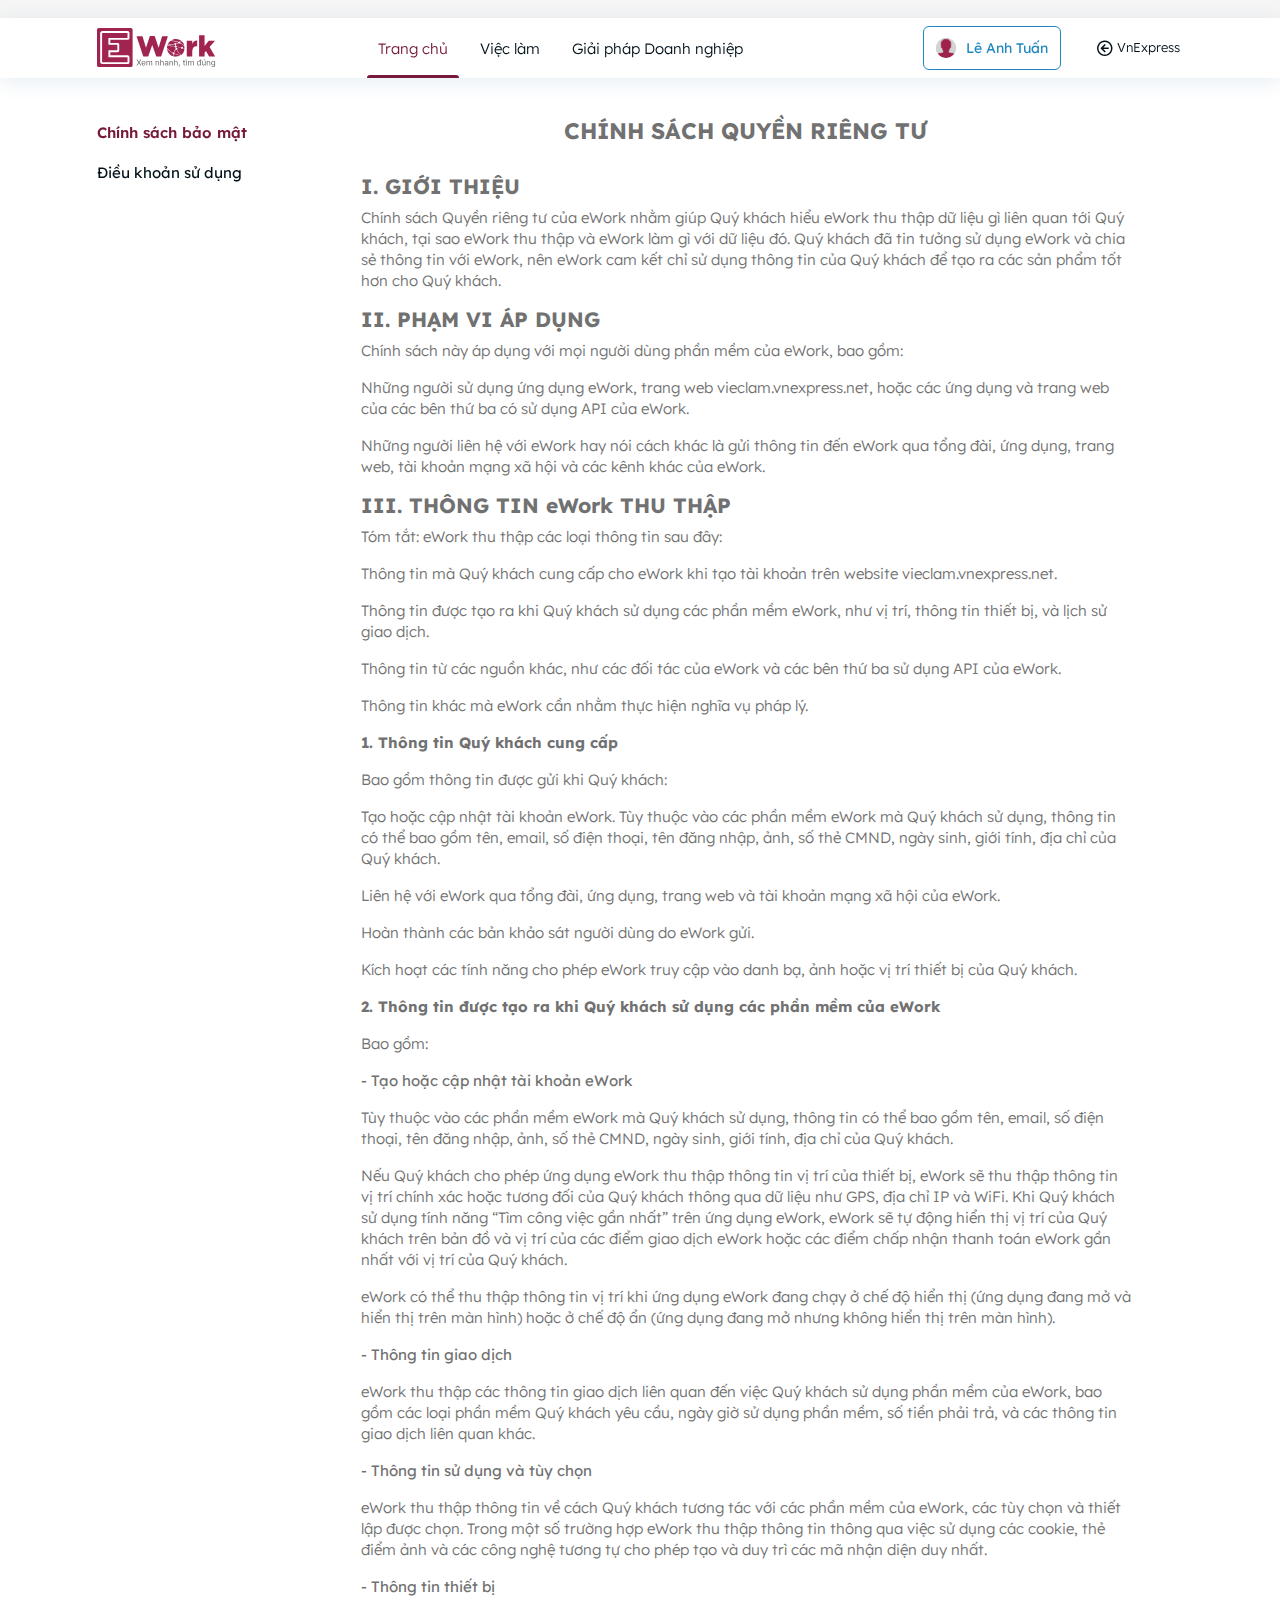
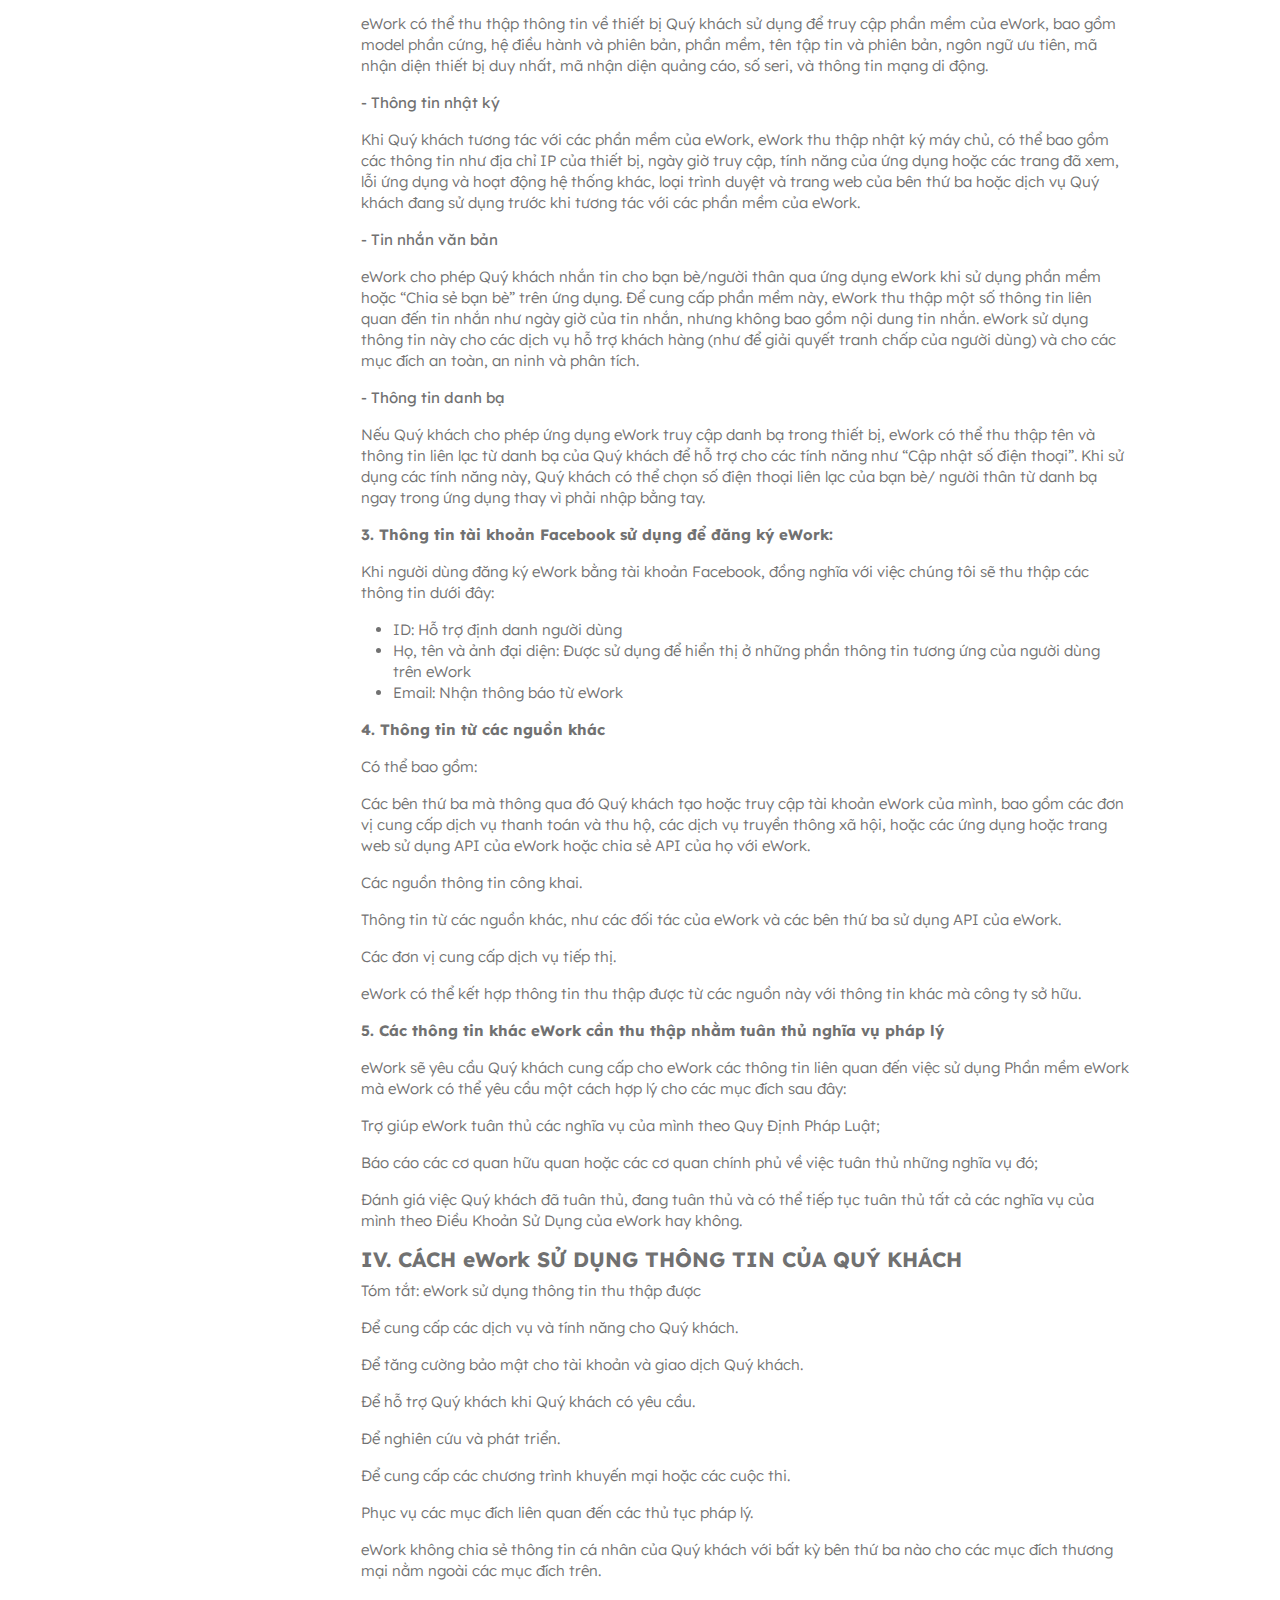
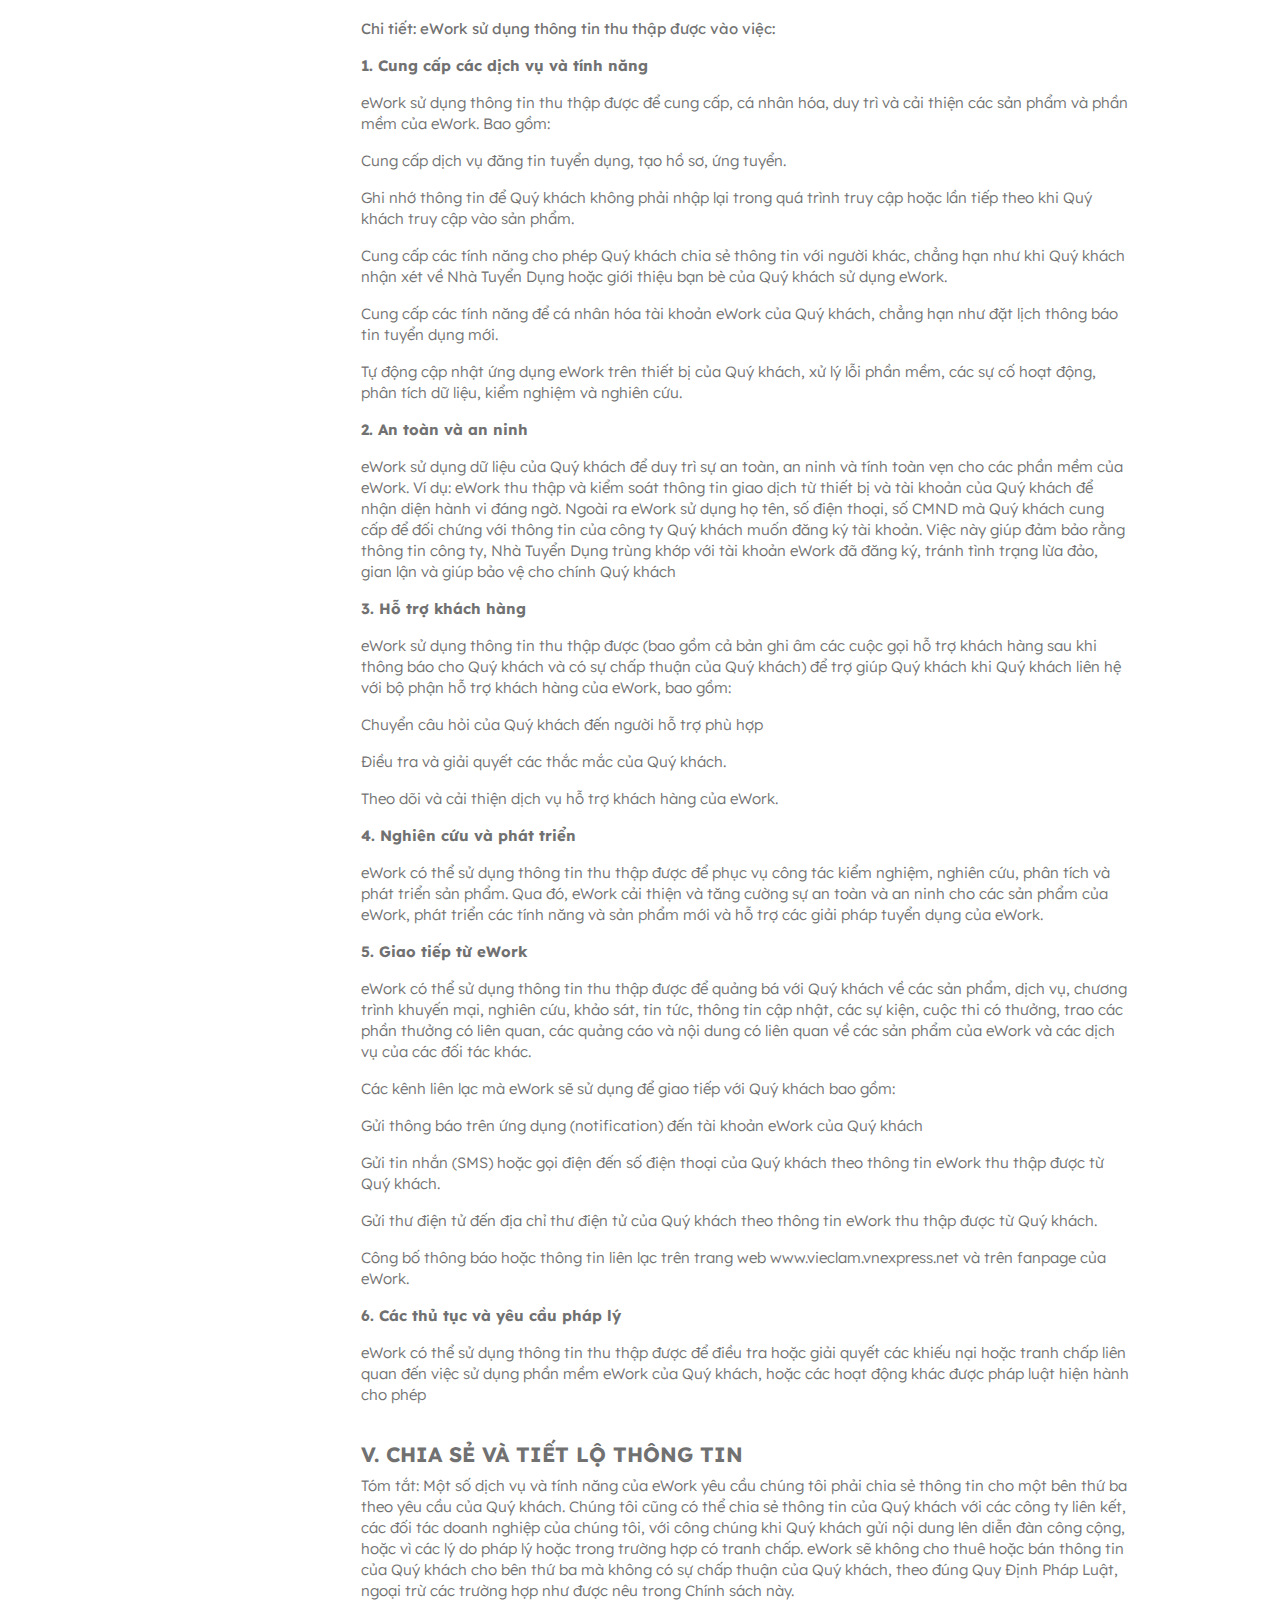
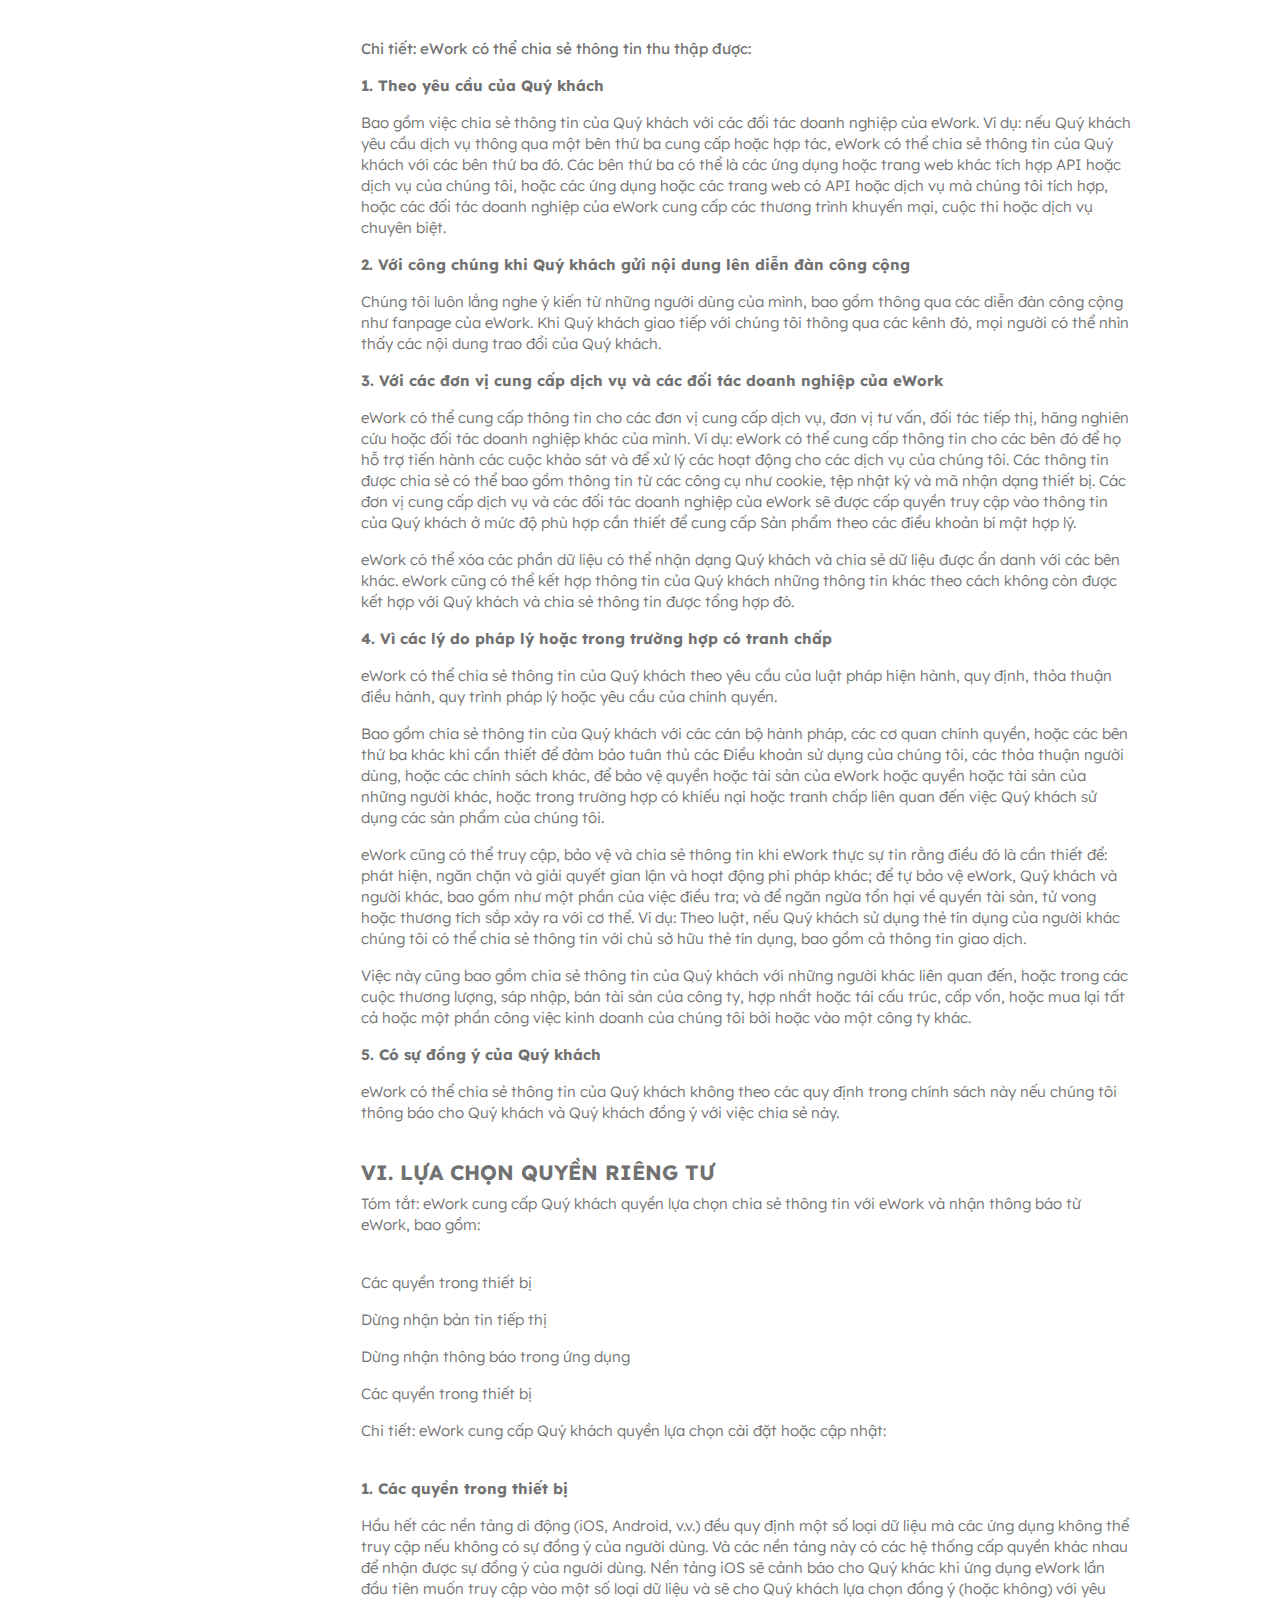
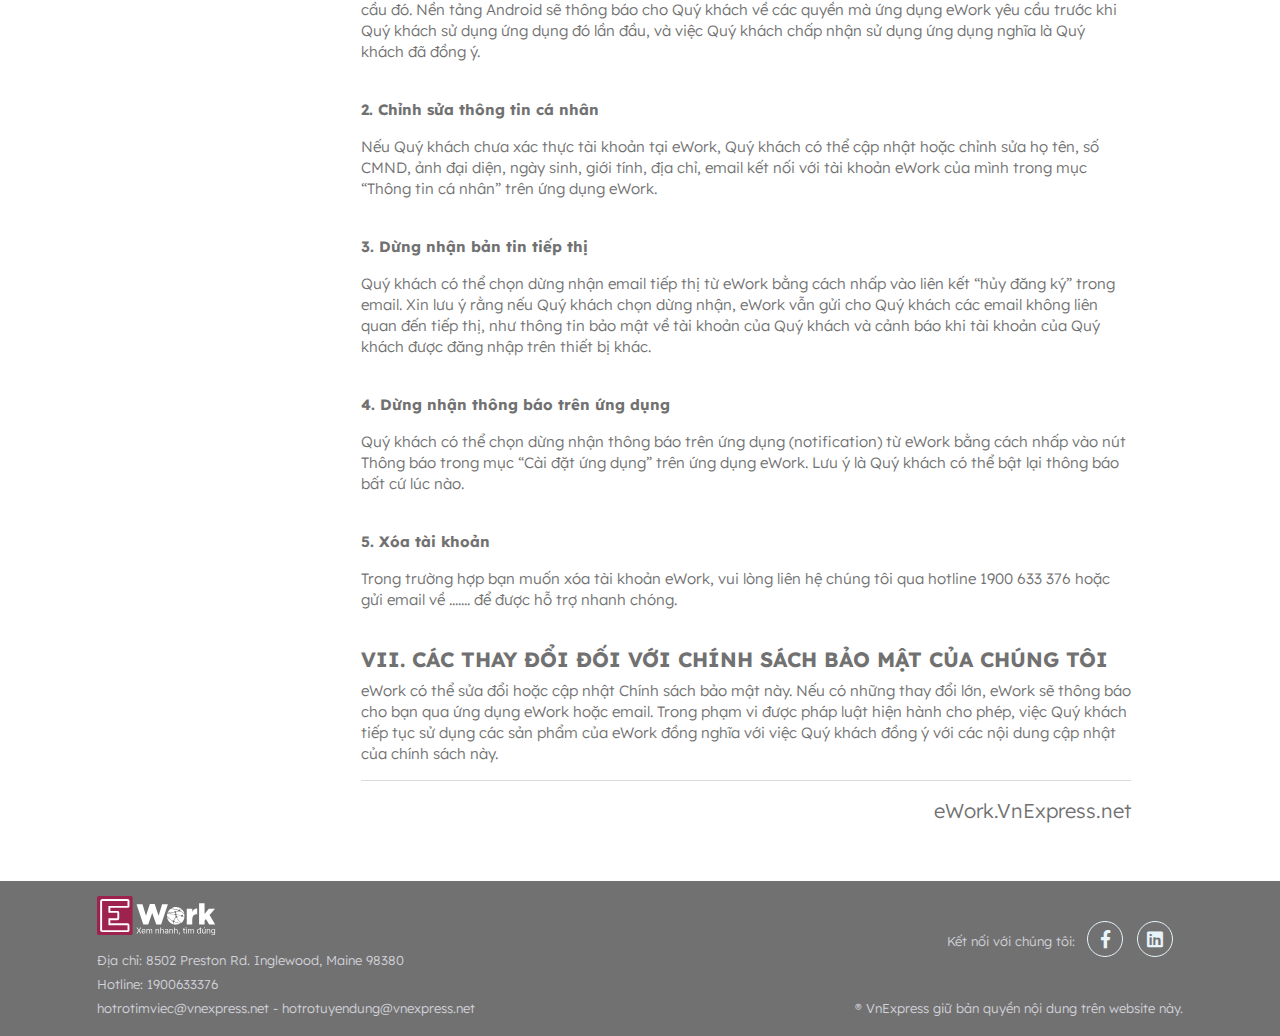
==== commit 09abbb4b: "AT update content policy" ====
--- a/chinh-sach-bao-mat.html
+++ b/chinh-sach-bao-mat.html
@@ -125,45 +125,182 @@
 				        <div class="row-area">
 				            <div class="cell-primary">
 				                <div class="box-content">
-				                	<h1>Chính sách bảo mật</h1>
-
-				                    <p>Lorem ipsum dolor sit amet, consectetur adipiscing elit. Feugiat sit eu est faucibus egestas eleifend ut. Risus dictum scelerisque mauris elementum ut. Nec placerat semper cursus lobortis tellus pretium. Mauris scelerisque orci maecenas dictumst. Felis mauris potenti consequat nunc pellentesque sapien enim consequat, posuere.</p>
-
-				                    <blockquote class="blockquote">
-										<p>"Ornare nulla elit in euismod nunc vulputate id. A odio aliquam vestibulum urna, montes, volutpat sit. Eu vestibulum tristique blandit mauris id."</p>
-									</blockquote>
- 
-				                    <h2>Lorem ipsum dolor sit amet.</h2>
-
-				                    <p>Quis leo enim, augue facilisi enim, tempor auctor. Blandit pellentesque aenean interdum mauris hac facilisis posuere tortor, porttitor.</p>
-
-				                    <ul>
-				                    	<li>Quis leo enim, augue facilisi enim, tempor auctor.</li>
-				                    	<li>Quis leo enim, augue facilisi enim, tempor auctor.</li>
-				                    	<li>Quis leo enim, augue facilisi enim, tempor auctor.</li>
-				                    	<li>Quis leo enim, augue facilisi enim, tempor auctor.</li>
-				                    </ul>
-
-				                    <p>Nisl, non facilisi vitae diam quam placerat morbi at volutpat. Ornare nulla elit in euismod nunc vulputate id. A odio aliquam vestibulum urna, montes, volutpat sit. Eu vestibulum tristique blandit mauris id. Sociis consectetur varius bibendum at. Ut a quam sed convallis velit tristique. Fermentum ultrices integer sed tincidunt. Consequat a enim, hendrerit ac in non velit. Sit id tempus pretium, tincidunt bibendum interdum feugiat nec mattis. Quis ac, iaculis amet, ullamcorper pellentesque cras. Sagittis vestibulum dignissim luctus nunc sit nunc. Id ultrices aliquet lectus tincidunt maecenas commodo.</p>
-
-				                    <p>Nisl, non facilisi vitae diam quam placerat morbi at volutpat. Ornare nulla elit in euismod nunc vulputate id. A odio aliquam vestibulum urna, montes, volutpat sit. Eu vestibulum tristique blandit mauris id. Sociis consectetur varius bibendum at. Ut a quam sed convallis velit tristique. Fermentum ultrices integer sed tincidunt. Consequat a enim, hendrerit ac in non velit. Sit id tempus pretium, tincidunt bibendum interdum feugiat nec mattis. Quis ac, iaculis amet, ullamcorper pellentesque cras. Sagittis vestibulum dignissim luctus nunc sit nunc. Id ultrices aliquet lectus tincidunt maecenas commodo.</p>
-
-				                    <ol>
-				                    	<li>Quis leo enim, augue facilisi enim, tempor auctor.</li>
-				                    	<li>Quis leo enim, augue facilisi enim, tempor auctor.</li>
-				                    	<li>Quis leo enim, augue facilisi enim, tempor auctor.</li>
-				                    	<li>Quis leo enim, augue facilisi enim, tempor auctor.</li>
-				                    </ol>
-
-				                    <hr/>
-				                    <figure class="text-end">
+				                	<h1 align="center">CHÍNH SÁCH QUYỀN RIÊNG TƯ</h1>
+				                	
+									<br/>
+									<h2>I. GIỚI THIỆU</h2>
+									<p>Chính sách Quyền riêng tư của eWork nhằm giúp Quý khách hiểu eWork thu thập dữ liệu gì liên quan tới Quý khách, tại sao eWork thu thập và eWork làm gì với dữ liệu đó. Quý khách đã tin tưởng sử dụng eWork và chia sẻ thông tin với eWork, nên eWork cam kết chỉ sử dụng thông tin của Quý khách để tạo ra các sản phẩm tốt hơn cho Quý khách.</p>
+
+									<h2>II. PHẠM VI ÁP DỤNG</h2>
+									<p>Chính sách này áp dụng với mọi người dùng phần mềm của eWork, bao gồm:</p>
+									<p>Những người sử dụng ứng dụng eWork, trang web vieclam.vnexpress.net, hoặc các ứng dụng và trang web của các bên thứ ba có sử dụng API của eWork.</p>
+									<p>Những người liên hệ với eWork hay nói cách khác là gửi thông tin đến eWork qua tổng đài, ứng dụng, trang web, tài khoản mạng xã hội và các kênh khác của eWork.</p>
+
+									<h2>III. THÔNG TIN eWork THU THẬP</h2>
+									<p>Tóm tắt: eWork thu thập các loại thông tin sau đây:</p>
+									<p>Thông tin mà Quý khách cung cấp cho eWork khi tạo tài khoản trên website vieclam.vnexpress.net.</p>
+									<p>Thông tin được tạo ra khi Quý khách sử dụng các phần mềm eWork, như vị trí, thông tin thiết bị, và lịch sử giao dịch.</p>
+									<p>Thông tin từ các nguồn khác, như các đối tác của eWork và các bên thứ ba sử dụng API của eWork.</p>
+									<p>Thông tin khác mà eWork cần nhằm thực hiện nghĩa vụ pháp lý.</p>
+									<p><strong>1. Thông tin Quý khách cung cấp</strong></p>
+									<p>Bao gồm thông tin được gửi khi Quý khách:</p>
+
+									<p>Tạo hoặc cập nhật tài khoản eWork. Tùy thuộc vào các phần mềm eWork mà Quý khách sử dụng, thông tin có thể bao gồm tên, email, số điện thoại, tên đăng nhập, ảnh, số thẻ CMND, ngày sinh, giới tính, địa chỉ của Quý khách.</p>
+									<p>Liên hệ với eWork qua tổng đài, ứng dụng, trang web và tài khoản mạng xã hội của eWork.</p>
+									<p>Hoàn thành các bản khảo sát người dùng do eWork gửi.</p>
+									<p>Kích hoạt các tính năng cho phép eWork truy cập vào danh bạ, ảnh hoặc vị trí thiết bị của Quý khách.</p>
+									<p><strong>2. Thông tin được tạo ra khi Quý khách sử dụng các phần mềm của eWork</strong></p>
+									<p>Bao gồm:</p>
+
+									<p><span style="font-weight: 400;">- Tạo hoặc cập nhật tài khoản eWork</span></p>
+									<p>Tùy thuộc vào các phần mềm eWork mà Quý khách sử dụng, thông tin có thể bao gồm tên, email, số điện thoại, tên đăng nhập, ảnh, số thẻ CMND, ngày sinh, giới tính, địa chỉ của Quý khách.</p>
+
+									<p>Nếu Quý khách cho phép ứng dụng eWork thu thập thông tin vị trí của thiết bị, eWork sẽ thu thập thông tin vị trí chính xác hoặc tương đối của Quý khách thông qua dữ liệu như GPS, địa chỉ IP và WiFi. Khi Quý khách sử dụng tính năng “Tìm công việc gần nhất” trên ứng dụng eWork, eWork sẽ tự động hiển thị vị trí của Quý khách trên bản đồ và vị trí của các điểm giao dịch eWork hoặc các điểm chấp nhận thanh toán eWork gần nhất với vị trí của Quý khách.</p>
+									<p>eWork có thể thu thập thông tin vị trí khi ứng dụng eWork đang chạy ở chế độ hiển thị (ứng dụng đang mở và hiển thị trên màn hình) hoặc ở chế độ ẩn (ứng dụng đang mở nhưng không hiển thị trên màn hình).</p>
+
+									<p><span style="font-weight: 400;">- Thông tin giao dịch</span></p>
+									<p>eWork thu thập các thông tin giao dịch liên quan đến việc Quý khách sử dụng phần mềm của eWork, bao gồm các loại phần mềm Quý khách yêu cầu, ngày giờ sử dụng phần mềm, số tiền phải trả, và các thông tin giao dịch liên quan khác.</p>
+
+									<p><span style="font-weight: 400;">- Thông tin sử dụng và tùy chọn</span></p>
+									<p>eWork thu thập thông tin về cách Quý khách tương tác với các phần mềm của eWork, các tùy chọn và thiết lập được chọn. Trong một số trường hợp eWork thu thập thông tin thông qua việc sử dụng các cookie, thẻ điểm ảnh và các công nghệ tương tự cho phép tạo và duy trì các mã nhận diện duy nhất.</p>
+
+									<p><span style="font-weight: 400;">- Thông tin thiết bị</span></p>
+									<p>eWork có thể thu thập thông tin về thiết bị Quý khách sử dụng để truy cập phần mềm của eWork, bao gồm model phần cứng, hệ điều hành và phiên bản, phần mềm, tên tập tin và phiên bản, ngôn ngữ ưu tiên, mã nhận diện thiết bị duy nhất, mã nhận diện quảng cáo, số seri, và thông tin mạng di động.</p>
+
+									<p><span style="font-weight: 400;">- Thông tin nhật ký</span></p>
+									<p>Khi Quý khách tương tác với các phần mềm của eWork, eWork thu thập nhật ký máy chủ, có thể bao gồm các thông tin như địa chỉ IP của thiết bị, ngày giờ truy cập, tính năng của ứng dụng hoặc các trang đã xem, lỗi ứng dụng và hoạt động hệ thống khác, loại trình duyệt và trang web của bên thứ ba hoặc dịch vụ Quý khách đang sử dụng trước khi tương tác với các phần mềm của eWork.</p>
+
+									<p><span style="font-weight: 400;">- Tin nhắn văn bản</span></p>
+									<p>eWork cho phép Quý khách nhắn tin cho bạn bè/người thân qua ứng dụng eWork khi sử dụng phần mềm hoặc “Chia sẻ bạn bè” trên ứng dụng. Để cung cấp phần mềm này, eWork thu thập một số thông tin liên quan đến tin nhắn như ngày giờ của tin nhắn, nhưng không bao gồm nội dung tin nhắn. eWork sử dụng thông tin này cho các dịch vụ hỗ trợ khách hàng (như để giải quyết tranh chấp của người dùng) và cho các mục đích an toàn, an ninh và phân tích.</p>
+
+									<p><span style="font-weight: 400;">- Thông tin danh bạ</span></p>
+									<p>Nếu Quý khách cho phép ứng dụng eWork truy cập danh bạ trong thiết bị, eWork có thể thu thập tên và thông tin liên lạc từ danh bạ của Quý khách để hỗ trợ cho các tính năng như “Cập nhật số điện thoại”. Khi sử dụng các tính năng này, Quý khách có thể chọn số điện thoại liên lạc của bạn bè/ người thân từ danh bạ ngay trong ứng dụng thay vì phải nhập bằng tay.</p>
+
+									<p><strong>3. Thông tin tài khoản Facebook sử dụng để đăng ký eWork:</strong></p>
+									<p>Khi người dùng đăng ký eWork bằng tài khoản Facebook, đồng nghĩa với việc chúng tôi sẽ thu thập các thông tin dưới đây:</p>
+									<ul>
+									<li>ID: Hỗ trợ định danh người dùng</li>
+									<li>Họ, tên và ảnh đại diện: Được sử dụng để hiển thị ở những phần thông tin tương ứng của người dùng trên eWork</li>
+									<li>Email: Nhận thông báo từ eWork</li>
+									</ul>
+									<p><strong>4. Thông tin từ các nguồn khác</strong></p>
+									<p>Có thể bao gồm:</p>
+									<p>Các bên thứ ba mà thông qua đó Quý khách tạo hoặc truy cập tài khoản eWork của mình, bao gồm các đơn vị cung cấp dịch vụ thanh toán và thu hộ, các dịch vụ truyền thông xã hội, hoặc các ứng dụng hoặc trang web sử dụng API của eWork hoặc chia sẻ API của họ với eWork.</p>
+									<p>Các nguồn thông tin công khai.</p>
+									<p>Thông tin từ các nguồn khác, như các đối tác của eWork và các bên thứ ba sử dụng API của eWork.</p>
+									<p>Các đơn vị cung cấp dịch vụ tiếp thị.</p>
+									<p>eWork có thể kết hợp thông tin thu thập được từ các nguồn này với thông tin khác mà công ty sở hữu.</p>
+									<p><strong>5. Các thông tin khác eWork cần thu thập nhằm tuân thủ nghĩa vụ pháp lý</strong></p>
+									<p>eWork sẽ yêu cầu Quý khách cung cấp cho eWork các thông tin liên quan đến việc sử dụng Phần mềm eWork mà eWork có thể yêu cầu một cách hợp lý cho các mục đích sau đây:</p>
+									<p>Trợ giúp eWork tuân thủ các nghĩa vụ của mình theo Quy Định Pháp Luật;</p>
+									<p>Báo cáo các cơ quan hữu quan hoặc các cơ quan chính phủ về việc tuân thủ những nghĩa vụ đó;</p>
+									<p>Đánh giá việc Quý khách đã tuân thủ, đang tuân thủ và có thể tiếp tục tuân thủ tất cả các nghĩa vụ của mình theo Điều Khoản Sử Dụng của eWork hay không.</p>
+
+									<h2>IV. CÁCH eWork SỬ DỤNG THÔNG TIN CỦA QUÝ KHÁCH</h2>
+									<p>Tóm tắt: eWork sử dụng thông tin thu thập được</p>
+									<p>Để cung cấp các dịch vụ và tính năng cho Quý khách.</p>
+									<p>Để tăng cường bảo mật cho tài khoản và giao dịch Quý khách.</p>
+									<p>Để hỗ trợ Quý khách khi Quý khách có yêu cầu.</p>
+									<p>Để nghiên cứu và phát triển.</p>
+									<p>Để cung cấp các chương trình khuyến mại hoặc các cuộc thi.</p>
+									<p>Phục vụ các mục đích liên quan đến các thủ tục pháp lý.</p>
+									<p>eWork không chia sẻ thông tin cá nhân của Quý khách với bất kỳ bên thứ ba nào cho các mục đích thương mại nằm ngoài các mục đích trên.</p>
+									<br/>
+
+									<p><span style="font-weight: 400;">Chi tiết: eWork sử dụng thông tin thu thập được vào việc:</span></p>
+									<p><strong>1. Cung cấp các dịch vụ và tính năng</strong></p>
+									<p>eWork sử dụng thông tin thu thập được để cung cấp, cá nhân hóa, duy trì và cải thiện các sản phẩm và phần mềm của eWork. Bao gồm:</p>
+									<p>Cung cấp dịch vụ đăng tin tuyển dụng, tạo hồ sơ, ứng tuyển.</p>
+									<p>Ghi nhớ thông tin để Quý khách không phải nhập lại trong quá trình truy cập hoặc lần tiếp theo khi Quý khách truy cập vào sản phẩm.</p>
+									<p>Cung cấp các tính năng cho phép Quý khách chia sẻ thông tin với người khác, chẳng hạn như khi Quý khách nhận xét về Nhà Tuyển Dụng hoặc giới thiệu bạn bè của Quý khách sử dụng eWork.</p>
+									<p>Cung cấp các tính năng để cá nhân hóa tài khoản eWork của Quý khách, chẳng hạn như đặt lịch thông báo tin tuyển dụng mới.</p>
+									<p>Tự động cập nhật ứng dụng eWork trên thiết bị của Quý khách, xử lý lỗi phần mềm, các sự cố hoạt động, phân tích dữ liệu, kiểm nghiệm và nghiên cứu.</p>
+
+									<p><strong>2. An toàn và an ninh</strong></p>
+									<p>eWork sử dụng dữ liệu của Quý khách để duy trì sự an toàn, an ninh và tính toàn vẹn cho các phần mềm của eWork. Ví dụ: eWork thu thập và kiểm soát thông tin giao dịch từ thiết bị và tài khoản của Quý khách để nhận diện hành vi đáng ngờ. Ngoài ra eWork sử dụng họ tên, số điện thoại, số CMND mà Quý khách cung cấp để đối chứng với thông tin của công ty Quý khách muốn đăng ký tài khoản. Việc này giúp đảm bảo rằng thông tin công ty, Nhà Tuyển Dụng trùng khớp với tài khoản eWork đã đăng ký, tránh tình trạng lừa đảo, gian lận và giúp bảo vệ cho chính Quý khách</p>
+
+									<p><strong>3. Hỗ trợ khách hàng</strong></p>
+									<p>eWork sử dụng thông tin thu thập được (bao gồm cả bản ghi âm các cuộc gọi hỗ trợ khách hàng sau khi thông báo cho Quý khách và có sự chấp thuận của Quý khách) để trợ giúp Quý khách khi Quý khách liên hệ với bộ phận hỗ trợ khách hàng của eWork, bao gồm:</p>
+									<p>Chuyển câu hỏi của Quý khách đến người hỗ trợ phù hợp</p>
+									<p>Điều tra và giải quyết các thắc mắc của Quý khách.</p>
+									<p>Theo dõi và cải thiện dịch vụ hỗ trợ khách hàng của eWork.</p>
+
+									<p><strong>4. Nghiên cứu và phát triển</strong></p>
+									<p>eWork có thể sử dụng thông tin thu thập được để phục vụ công tác kiểm nghiệm, nghiên cứu, phân tích và phát triển sản phẩm. Qua đó, eWork cải thiện và tăng cường sự an toàn và an ninh cho các sản phẩm của eWork, phát triển các tính năng và sản phẩm mới và hỗ trợ các giải pháp tuyển dụng của eWork.</p>
+
+									<p><strong>5. Giao tiếp từ eWork</strong></p>
+									<p>eWork có thể sử dụng thông tin thu thập được để quảng bá với Quý khách về các sản phẩm, dịch vụ, chương trình khuyến mại, nghiên cứu, khảo sát, tin tức, thông tin cập nhật, các sự kiện, cuộc thi có thưởng, trao các phần thưởng có liên quan, các quảng cáo và nội dung có liên quan về các sản phẩm của eWork và các dịch vụ của các đối tác khác.</p>
+
+									<p>Các kênh liên lạc mà eWork sẽ sử dụng để giao tiếp với Quý khách bao gồm:</p>
+
+									<p>Gửi thông báo trên ứng dụng (notification) đến tài khoản eWork của Quý khách</p>
+									<p>Gửi tin nhắn (SMS) hoặc gọi điện đến số điện thoại của Quý khách theo thông tin eWork thu thập được từ Quý khách.</p>
+									<p>Gửi thư điện tử đến địa chỉ thư điện tử của Quý khách theo thông tin eWork thu thập được từ Quý khách.</p>
+									<p>Công bố thông báo hoặc thông tin liên lạc trên trang web www.vieclam.vnexpress.net và trên fanpage của eWork.</p>
+									<p><strong>6. Các thủ tục và yêu cầu pháp lý</strong></p>
+									<p>eWork có thể sử dụng thông tin thu thập được để điều tra hoặc giải quyết các khiếu nại hoặc tranh chấp liên quan đến việc sử dụng phần mềm eWork của Quý khách, hoặc các hoạt động khác được pháp luật hiện hành cho phép</p>
+									<br/>
+
+									<h2>V. CHIA SẺ VÀ TIẾT LỘ THÔNG TIN</h2>
+									<p>Tóm tắt: Một số dịch vụ và tính năng của eWork yêu cầu chúng tôi phải chia sẻ thông tin cho một bên thứ ba theo yêu cầu của Quý khách. Chúng tôi cũng có thể chia sẻ thông tin của Quý khách với các công ty liên kết, các đối tác doanh nghiệp của chúng tôi, với công chúng khi Quý khách gửi nội dung lên diễn đàn công cộng, hoặc vì các lý do pháp lý hoặc trong trường hợp có tranh chấp. eWork sẽ không cho thuê hoặc bán thông tin của Quý khách cho bên thứ ba mà không có sự chấp thuận của Quý khách, theo đúng Quy Định Pháp Luật, ngoại trừ các trường hợp như được nêu trong Chính sách này.</p>
+									<br/>
+									<p><span style="font-weight: 400;">Chi tiết: eWork có thể chia sẻ thông tin thu thập được:</span></p>
+
+									<p><strong>1. Theo yêu cầu của Quý khách</strong></p>
+									<p>Bao gồm việc chia sẻ thông tin của Quý khách với các đối tác doanh nghiệp của eWork. Ví dụ: nếu Quý khách yêu cầu dịch vụ thông qua một bên thứ ba cung cấp hoặc hợp tác, eWork có thể chia sẻ thông tin của Quý khách với các bên thứ ba đó. Các bên thứ ba có thể là các ứng dụng hoặc trang web khác tích hợp API hoặc dịch vụ của chúng tôi, hoặc các ứng dụng hoặc các trang web có API hoặc dịch vụ mà chúng tôi tích hợp, hoặc các đối tác doanh nghiệp của eWork cung cấp các thương trình khuyến mại, cuộc thi hoặc dịch vụ chuyên biệt.</p>
+
+									<p><strong>2. Với công chúng khi Quý khách gửi nội dung lên diễn đàn công cộng</strong></p>
+									<p>Chúng tôi luôn lắng nghe ý kiến từ những người dùng của mình, bao gồm thông qua các diễn đàn công cộng như fanpage của eWork. Khi Quý khách giao tiếp với chúng tôi thông qua các kênh đó, mọi người có thể nhìn thấy các nội dung trao đổi của Quý khách.</p>
+
+									<p><strong>3. Với các đơn vị cung cấp dịch vụ và các đối tác doanh nghiệp của eWork</strong></p>
+									<p>eWork có thể cung cấp thông tin cho các đơn vị cung cấp dịch vụ, đơn vị tư vấn, đối tác tiếp thị, hãng nghiên cứu hoặc đối tác doanh nghiệp khác của mình. Ví dụ: eWork có thể cung cấp thông tin cho các bên đó để họ hỗ trợ tiến hành các cuộc khảo sát và để xử lý các hoạt động cho các dịch vụ của chúng tôi. Các thông tin được chia sẻ có thể bao gồm thông tin từ các công cụ như cookie, tệp nhật ký và mã nhận dạng thiết bị. Các đơn vị cung cấp dịch vụ và các đối tác doanh nghiệp của eWork sẽ được cấp quyền truy cập vào thông tin của Quý khách ở mức độ phù hợp cần thiết để cung cấp Sản phẩm theo các điều khoản bí mật hợp lý.</p>
+									<p>eWork có thể xóa các phần dữ liệu có thể nhận dạng Quý khách và chia sẻ dữ liệu được ẩn danh với các bên khác. eWork cũng có thể kết hợp thông tin của Quý khách những thông tin khác theo cách không còn được kết hợp với Quý khách và chia sẻ thông tin được tổng hợp đó.</p>
+
+									<p><strong>4. Vì các lý do pháp lý hoặc trong trường hợp có tranh chấp</strong></p>
+									<p>eWork có thể chia sẻ thông tin của Quý khách theo yêu cầu của luật pháp hiện hành, quy định, thỏa thuận điều hành, quy trình pháp lý hoặc yêu cầu của chính quyền.</p>
+									<p>Bao gồm chia sẻ thông tin của Quý khách với các cán bộ hành pháp, các cơ quan chính quyền, hoặc các bên thứ ba khác khi cần thiết để đảm bảo tuân thủ các Điều khoản sử dụng của chúng tôi, các thỏa thuận người dùng, hoặc các chính sách khác, để bảo vệ quyền hoặc tài sản của eWork hoặc quyền hoặc tài sản của những người khác, hoặc trong trường hợp có khiếu nại hoặc tranh chấp liên quan đến việc Quý khách sử dụng các sản phẩm của chúng tôi.</p>
+									<p>eWork cũng có thể truy cập, bảo vệ và chia sẻ thông tin khi eWork thực sự tin rằng điều đó là cần thiết để: phát hiện, ngăn chặn và giải quyết gian lận và hoạt động phi pháp khác; để tự bảo vệ eWork, Quý khách và người khác, bao gồm như một phần của việc điều tra; và để ngăn ngừa tổn hại về quyền tài sản, tử vong hoặc thương tích sắp xảy ra với cơ thể. Ví dụ: Theo luật, nếu Quý khách sử dụng thẻ tín dụng của người khác chúng tôi có thể chia sẻ thông tin với chủ sở hữu thẻ tín dụng, bao gồm cả thông tin giao dịch.</p>
+									<p>Việc này cũng bao gồm chia sẻ thông tin của Quý khách với những người khác liên quan đến, hoặc trong các cuộc thương lượng, sáp nhập, bán tài sản của công ty, hợp nhất hoặc tái cấu trúc, cấp vốn, hoặc mua lại tất cả hoặc một phần công việc kinh doanh của chúng tôi bởi hoặc vào một công ty khác.</p>
+
+									<p><strong>5. Có sự đồng ý của Quý khách</strong></p>
+									<p>eWork có thể chia sẻ thông tin của Quý khách không theo các quy định trong chính sách này nếu chúng tôi thông báo cho Quý khách và Quý khách đồng ý với việc chia sẻ này.</p>
+									<br/>
+
+									<h2>VI. LỰA CHỌN QUYỀN RIÊNG TƯ</h2>
+									<p>Tóm tắt: eWork cung cấp Quý khách quyền lựa chọn chia sẻ thông tin với eWork và nhận thông báo từ eWork, bao gồm:</p>
+									<br/>
+									<p>Các quyền trong thiết bị</p>
+									<p>Dừng nhận bản tin tiếp thị</p>
+									<p>Dừng nhận thông báo trong ứng dụng</p>
+									<p>Các quyền trong thiết bị</p>
+									<p>Chi tiết: eWork cung cấp Quý khách quyền lựa chọn cài đặt hoặc cập nhật:</p>
+									<br/>
+									<p><strong>1. Các quyền trong thiết bị</strong></p>
+									<p>Hầu hết các nền tảng di động (iOS, Android, v.v.) đều quy định một số loại dữ liệu mà các ứng dụng không thể truy cập nếu không có sự đồng ý của người dùng. Và các nền tảng này có các hệ thống cấp quyền khác nhau để nhận được sự đồng ý của người dùng. Nền tảng iOS sẽ cảnh báo cho Quý khác khi ứng dụng eWork lần đầu tiên muốn truy cập vào một số loại dữ liệu và sẽ cho Quý khách lựa chọn đồng ý (hoặc không) với yêu cầu đó. Nền tảng Android sẽ thông báo cho Quý khách về các quyền mà ứng dụng eWork yêu cầu trước khi Quý khách sử dụng ứng dụng đó lần đầu, và việc Quý khách chấp nhận sử dụng ứng dụng nghĩa là Quý khách đã đồng ý.</p>
+									<br/>
+									<p><strong>2. Chỉnh sửa thông tin cá nhân</strong></p>
+									<p>Nếu Quý khách chưa xác thực tài khoản tại eWork, Quý khách có thể cập nhật hoặc chỉnh sửa họ tên, số CMND, ảnh đại diện, ngày sinh, giới tính, địa chỉ, email kết nối với tài khoản eWork của mình trong mục “Thông tin cá nhân” trên ứng dụng eWork.</p>
+									<br/>
+									<p><strong>3. Dừng nhận bản tin tiếp thị</strong></p>
+									<p>Quý khách có thể chọn dừng nhận email tiếp thị từ eWork bằng cách nhấp vào liên kết “hủy đăng ký” trong email. Xin lưu ý rằng nếu Quý khách chọn dừng nhận, eWork vẫn gửi cho Quý khách các email không liên quan đến tiếp thị, như thông tin bảo mật về tài khoản của Quý khách và cảnh báo khi tài khoản của Quý khách được đăng nhập trên thiết bị khác.</p>
+									<br/>
+									<p><strong>4. Dừng nhận thông báo trên ứng dụng</strong></p>
+									<p>Quý khách có thể chọn dừng nhận thông báo trên ứng dụng (notification) từ eWork bằng cách nhấp vào nút Thông báo trong mục “Cài đặt ứng dụng” trên ứng dụng eWork. Lưu ý là Quý khách có thể bật lại thông báo bất cứ lúc nào.</p>
+									<br/>
+									<p><strong>5. Xóa tài khoản</strong></p>
+									<p>Trong trường hợp bạn muốn xóa tài khoản eWork, vui lòng liên hệ chúng tôi qua hotline 1900 633 376 hoặc gửi email về ....... để được hỗ trợ nhanh chóng.</p>
+									<br/>
+
+									<h2>VII. CÁC THAY ĐỔI ĐỐI VỚI CHÍNH SÁCH BẢO MẬT CỦA CHÚNG TÔI</h2>
+									<p>eWork có thể sửa đổi hoặc cập nhật Chính sách bảo mật này. Nếu có những thay đổi lớn, eWork sẽ thông báo cho bạn qua ứng dụng eWork hoặc email. Trong phạm vi được pháp luật hiện hành cho phép, việc Quý khách tiếp tục sử dụng các sản phẩm của eWork đồng nghĩa với việc Quý khách đồng ý với các nội dung cập nhật của chính sách này.</p>
+
+									<hr/>
+									<figure class="text-end">
 										<blockquote class="blockquote">
-										<p>A well-known quote, contained in a blockquote element.</p>
+											<p title="Tìm đúng">eWork.VnExpress.net</p>
 										</blockquote>
-										<figcaption class="blockquote-footer">
-											Someone famous in <cite title="Source Title">Source Title</cite>
-										</figcaption>
 									</figure>
+
 				                </div>
 				            </div>
 				            <div class="cell-secondary">
--- a/css/style.css
+++ b/css/style.css
@@ -1,7 +1,5 @@
-@charset "UTF-8";:root{--bs-blue:#0d6efd;--bs-indigo:#6610f2;--bs-purple:#6f42c1;--bs-pink:#d63384;--bs-red:#dc3545;--bs-orange:#fd7e14;--bs-yellow:#ffc107;--bs-green:#198754;--bs-teal:#20c997;--bs-cyan:#0dcaf0;--bs-white:#fff;--bs-gray:#6c757d;--bs-gray-dark:#343a40;--bs-gray-100:#f8f9fa;--bs-gray-200:#e9ecef;--bs-gray-300:#dee2e6;--bs-gray-400:#ced4da;--bs-gray-500:#adb5bd;--bs-gray-600:#6c757d;--bs-gray-700:#495057;--bs-gray-800:#343a40;--bs-gray-900:#212529;--bs-primary:#0d6efd;--bs-secondary:#6c757d;--bs-success:#198754;--bs-info:#0dcaf0;--bs-warning:#ffc107;--bs-danger:#dc3545;--bs-light:#f8f9fa;--bs-dark:#212529;--bs-primary-rgb:13,110,253;--bs-secondary-rgb:108,117,125;--bs-success-rgb:25,135,84;--bs-info-rgb:13,202,240;--bs-warning-rgb:255,193,7;--bs-danger-rgb:220,53,69;--bs-light-rgb:248,249,250;--bs-dark-rgb:33,37,41;--bs-white-rgb:255,255,255;--bs-black-rgb:0,0,0;--bs-body-color-rgb:33,37,41;--bs-body-bg-rgb:255,255,255;--bs-font-sans-serif:system-ui,-apple-system,"Segoe UI",Roboto,"Helvetica Neue",Arial,"Noto Sans","Liberation Sans",sans-serif,"Apple Color Emoji","Segoe UI Emoji","Segoe UI Symbol","Noto Color Emoji";--bs-font-monospace:SFMono-Regular,Menlo,Monaco,Consolas,"Liberation Mono","Courier New",monospace;--bs-gradient:linear-gradient(180deg,rgba(255,255,255,0.15),rgba(255,255,255,0));--bs-body-font-family:var(--bs-font-sans-serif);--bs-body-font-size:1rem;--bs-body-font-weight:400;--bs-body-line-height:1.5;--bs-body-color:#212529;--bs-body-bg:#fff}*,:after,:before{-webkit-box-sizing:border-box;box-sizing:border-box}@media (prefers-reduced-motion:no-preference){:root{scroll-behavior:smooth}}body{margin:0;font-family:var(--bs-body-font-family);font-size:var(--bs-body-font-size);font-weight:var(--bs-body-font-weight);line-height:var(--bs-body-line-height);color:var(--bs-body-color);text-align:var(--bs-body-text-align);background-color:var(--bs-body-bg);-webkit-text-size-adjust:100%;-webkit-tap-highlight-color:transparent}hr{margin:1rem 0;color:inherit;background-color:currentColor;border:0;opacity:0.25}hr:not([size]){height:1px}.h1,.h2,.h3,.h4,.h5,.h6,h1,h2,h3,h4,h5,h6{margin-top:0;margin-bottom:0.5rem;font-weight:500;line-height:1.2}.h1,h1{font-size:calc(1.375rem + 1.5vw)}@media (min-width:1200px){.h1,h1{font-size:2.5rem}}.h2,h2{font-size:calc(1.325rem + .9vw)}@media (min-width:1200px){.h2,h2{font-size:2rem}}.h3,h3{font-size:calc(1.3rem + .6vw)}@media (min-width:1200px){.h3,h3{font-size:1.75rem}}.h4,h4{font-size:calc(1.275rem + .3vw)}@media (min-width:1200px){.h4,h4{font-size:1.5rem}}.h5,h5{font-size:1.25rem}.h6,h6{font-size:1rem}p{margin-top:0;margin-bottom:1rem}abbr[data-bs-original-title],abbr[title]{-webkit-text-decoration:underline dotted;-moz-text-decoration:underline dotted;text-decoration:underline dotted;cursor:help;-webkit-text-decoration-skip-ink:none;text-decoration-skip-ink:none}address{margin-bottom:1rem;font-style:normal;line-height:inherit}ol,ul{padding-left:2rem}dl,ol,ul{margin-top:0;margin-bottom:1rem}ol ol,ol ul,ul ol,ul ul{margin-bottom:0}dt{font-weight:700}dd{margin-bottom:0.5rem;margin-left:0}blockquote{margin:0 0 1rem}b,strong{font-weight:bolder}.small,small{font-size:0.875em}.mark,mark{padding:0.2em;background-color:#fcf8e3}sub,sup{position:relative;font-size:0.75em;line-height:0;vertical-align:baseline}sub{bottom:-0.25em}sup{top:-0.5em}a{color:#0d6efd;text-decoration:underline}a:hover{color:#0a58ca}a:not([href]):not([class]),a:not([href]):not([class]):hover{color:inherit;text-decoration:none}code,kbd,pre,samp{font-family:var(--bs-font-monospace);font-size:1em;direction:ltr;unicode-bidi:bidi-override}pre{display:block;margin-top:0;margin-bottom:1rem;overflow:auto;font-size:0.875em}pre code{font-size:inherit;color:inherit;word-break:normal}code{font-size:0.875em;color:#d63384;word-wrap:break-word}a>code{color:inherit}kbd{padding:0.2rem 0.4rem;font-size:0.875em;color:#fff;background-color:#212529;border-radius:0.2rem}kbd kbd{padding:0;font-size:1em;font-weight:700}figure{margin:0 0 1rem}img,svg{vertical-align:middle}table{caption-side:bottom;border-collapse:collapse}caption{padding-top:0.5rem;padding-bottom:0.5rem;color:#6c757d;text-align:left}th{text-align:inherit;text-align:-webkit-match-parent}tbody,td,tfoot,th,thead,tr{border-color:inherit;border-style:solid;border-width:0}label{display:inline-block}button{border-radius:0}button:focus:not(:focus-visible){outline:0}button,input,optgroup,select,textarea{margin:0;font-family:inherit;font-size:inherit;line-height:inherit}button,select{text-transform:none}[role=button]{cursor:pointer}select{word-wrap:normal}select:disabled{opacity:1}[list]::-webkit-calendar-picker-indicator{display:none}[type=button],[type=reset],[type=submit],button{-webkit-appearance:button}[type=button]:not(:disabled),[type=reset]:not(:disabled),[type=submit]:not(:disabled),button:not(:disabled){cursor:pointer}::-moz-focus-inner{padding:0;border-style:none}textarea{resize:vertical}fieldset{min-width:0;padding:0;margin:0;border:0}legend{float:left;width:100%;padding:0;margin-bottom:0.5rem;font-size:calc(1.275rem + .3vw);line-height:inherit}@media (min-width:1200px){legend{font-size:1.5rem}}legend+*{clear:left}::-webkit-datetime-edit-day-field,::-webkit-datetime-edit-fields-wrapper,::-webkit-datetime-edit-hour-field,::-webkit-datetime-edit-minute,::-webkit-datetime-edit-month-field,::-webkit-datetime-edit-text,::-webkit-datetime-edit-year-field{padding:0}::-webkit-inner-spin-button{height:auto}[type=search]{outline-offset:-2px;-webkit-appearance:textfield}::-webkit-search-decoration{-webkit-appearance:none}::-webkit-color-swatch-wrapper{padding:0}::-webkit-file-upload-button{font:inherit}::file-selector-button{font:inherit}::file-selector-button{font:inherit}::-webkit-file-upload-button{font:inherit;-webkit-appearance:button}output{display:inline-block}iframe{border:0}summary{display:list-item;cursor:pointer}progress{vertical-align:baseline}[hidden]{display:none!important}.lead{font-size:1.25rem;font-weight:300}.display-1{font-size:calc(1.625rem + 4.5vw);font-weight:300;line-height:1.2}@media (min-width:1200px){.display-1{font-size:5rem}}.display-2{font-size:calc(1.575rem + 3.9vw);font-weight:300;line-height:1.2}@media (min-width:1200px){.display-2{font-size:4.5rem}}.display-3{font-size:calc(1.525rem + 3.3vw);font-weight:300;line-height:1.2}@media (min-width:1200px){.display-3{font-size:4rem}}.display-4{font-size:calc(1.475rem + 2.7vw);font-weight:300;line-height:1.2}@media (min-width:1200px){.display-4{font-size:3.5rem}}.display-5{font-size:calc(1.425rem + 2.1vw);font-weight:300;line-height:1.2}@media (min-width:1200px){.display-5{font-size:3rem}}.display-6{font-size:calc(1.375rem + 1.5vw);font-weight:300;line-height:1.2}@media (min-width:1200px){.display-6{font-size:2.5rem}}.list-unstyled{padding-left:0;list-style:none}.list-inline{padding-left:0;list-style:none}.list-inline-item{display:inline-block}.list-inline-item:not(:last-child){margin-right:0.5rem}.initialism{font-size:0.875em;text-transform:uppercase}.blockquote{margin-bottom:1rem;font-size:1.25rem}.blockquote>:last-child{margin-bottom:0}.blockquote-footer{margin-top:-1rem;margin-bottom:1rem;font-size:0.875em;color:#6c757d}.blockquote-footer:before{content:"— "}.img-fluid{max-width:100%;height:auto}.img-thumbnail{padding:0.25rem;background-color:#fff;border:1px solid #dee2e6;border-radius:0.25rem;max-width:100%;height:auto}.figure{display:inline-block}.figure-img{margin-bottom:0.5rem;line-height:1}.figure-caption{font-size:0.875em;color:#6c757d}.container,.container-fluid,.container-lg,.container-md,.container-sm,.container-xl,.container-xxl{width:100%;padding-right:var(--bs-gutter-x,0.75rem);padding-left:var(--bs-gutter-x,0.75rem);margin-right:auto;margin-left:auto}@media (min-width:576px){.container,.container-sm{max-width:540px}}@media (min-width:768px){.container,.container-md,.container-sm{max-width:720px}}@media (min-width:992px){.container,.container-lg,.container-md,.container-sm{max-width:960px}}@media (min-width:1200px){.container,.container-lg,.container-md,.container-sm,.container-xl{max-width:1140px}}@media (min-width:1400px){.container,.container-lg,.container-md,.container-sm,.container-xl,.container-xxl{max-width:1320px}}.row{--bs-gutter-x:1.5rem;--bs-gutter-y:0;display:-webkit-box;display:-webkit-flex;display:-ms-flexbox;display:flex;-webkit-flex-wrap:wrap;-ms-flex-wrap:wrap;flex-wrap:wrap;margin-top:calc(var(--bs-gutter-y) * -1);margin-right:calc(var(--bs-gutter-x) * -.5);margin-left:calc(var(--bs-gutter-x) * -.5)}.row>*{-webkit-flex-shrink:0;-ms-flex-negative:0;flex-shrink:0;width:100%;max-width:100%;padding-right:calc(var(--bs-gutter-x) * .5);padding-left:calc(var(--bs-gutter-x) * .5);margin-top:var(--bs-gutter-y)}.col{-webkit-box-flex:1;-webkit-flex:1 0 0%;-ms-flex:1 0 0%;flex:1 0 0%}.row-cols-auto>*{-webkit-box-flex:0;-webkit-flex:0 0 auto;-ms-flex:0 0 auto;flex:0 0 auto;width:auto}.row-cols-1>*{-webkit-box-flex:0;-webkit-flex:0 0 auto;-ms-flex:0 0 auto;flex:0 0 auto;width:100%}.row-cols-2>*{-webkit-box-flex:0;-webkit-flex:0 0 auto;-ms-flex:0 0 auto;flex:0 0 auto;width:50%}.row-cols-3>*{-webkit-box-flex:0;-webkit-flex:0 0 auto;-ms-flex:0 0 auto;flex:0 0 auto;width:33.3333333333%}.row-cols-4>*{-webkit-box-flex:0;-webkit-flex:0 0 auto;-ms-flex:0 0 auto;flex:0 0 auto;width:25%}.row-cols-5>*{-webkit-box-flex:0;-webkit-flex:0 0 auto;-ms-flex:0 0 auto;flex:0 0 auto;width:20%}.row-cols-6>*{-webkit-box-flex:0;-webkit-flex:0 0 auto;-ms-flex:0 0 auto;flex:0 0 auto;width:16.6666666667%}.col-auto{-webkit-box-flex:0;-webkit-flex:0 0 auto;-ms-flex:0 0 auto;flex:0 0 auto;width:auto}.col-1{-webkit-box-flex:0;-webkit-flex:0 0 auto;-ms-flex:0 0 auto;flex:0 0 auto;width:8.33333333%}.col-2{-webkit-box-flex:0;-webkit-flex:0 0 auto;-ms-flex:0 0 auto;flex:0 0 auto;width:16.66666667%}.col-3{-webkit-box-flex:0;-webkit-flex:0 0 auto;-ms-flex:0 0 auto;flex:0 0 auto;width:25%}.col-4{-webkit-box-flex:0;-webkit-flex:0 0 auto;-ms-flex:0 0 auto;flex:0 0 auto;width:33.33333333%}.col-5{-webkit-box-flex:0;-webkit-flex:0 0 auto;-ms-flex:0 0 auto;flex:0 0 auto;width:41.66666667%}.col-6{-webkit-box-flex:0;-webkit-flex:0 0 auto;-ms-flex:0 0 auto;flex:0 0 auto;width:50%}.col-7{-webkit-box-flex:0;-webkit-flex:0 0 auto;-ms-flex:0 0 auto;flex:0 0 auto;width:58.33333333%}.col-8{-webkit-box-flex:0;-webkit-flex:0 0 auto;-ms-flex:0 0 auto;flex:0 0 auto;width:66.66666667%}.col-9{-webkit-box-flex:0;-webkit-flex:0 0 auto;-ms-flex:0 0 auto;flex:0 0 auto;width:75%}.col-10{-webkit-box-flex:0;-webkit-flex:0 0 auto;-ms-flex:0 0 auto;flex:0 0 auto;width:83.33333333%}.col-11{-webkit-box-flex:0;-webkit-flex:0 0 auto;-ms-flex:0 0 auto;flex:0 0 auto;width:91.66666667%}.col-12{-webkit-box-flex:0;-webkit-flex:0 0 auto;-ms-flex:0 0 auto;flex:0 0 auto;width:100%}.offset-1{margin-left:8.33333333%}.offset-2{margin-left:16.66666667%}.offset-3{margin-left:25%}.offset-4{margin-left:33.33333333%}.offset-5{margin-left:41.66666667%}.offset-6{margin-left:50%}.offset-7{margin-left:58.33333333%}.offset-8{margin-left:66.66666667%}.offset-9{margin-left:75%}.offset-10{margin-left:83.33333333%}.offset-11{margin-left:91.66666667%}.g-0,.gx-0{--bs-gutter-x:0}.g-0,.gy-0{--bs-gutter-y:0}.g-1,.gx-1{--bs-gutter-x:0.25rem}.g-1,.gy-1{--bs-gutter-y:0.25rem}.g-2,.gx-2{--bs-gutter-x:0.5rem}.g-2,.gy-2{--bs-gutter-y:0.5rem}.g-3,.gx-3{--bs-gutter-x:1rem}.g-3,.gy-3{--bs-gutter-y:1rem}.g-4,.gx-4{--bs-gutter-x:1.5rem}.g-4,.gy-4{--bs-gutter-y:1.5rem}.g-5,.gx-5{--bs-gutter-x:3rem}.g-5,.gy-5{--bs-gutter-y:3rem}@media (min-width:576px){.col-sm{-webkit-box-flex:1;-webkit-flex:1 0 0%;-ms-flex:1 0 0%;flex:1 0 0%}.row-cols-sm-auto>*{-webkit-box-flex:0;-webkit-flex:0 0 auto;-ms-flex:0 0 auto;flex:0 0 auto;width:auto}.row-cols-sm-1>*{-webkit-box-flex:0;-webkit-flex:0 0 auto;-ms-flex:0 0 auto;flex:0 0 auto;width:100%}.row-cols-sm-2>*{-webkit-box-flex:0;-webkit-flex:0 0 auto;-ms-flex:0 0 auto;flex:0 0 auto;width:50%}.row-cols-sm-3>*{-webkit-box-flex:0;-webkit-flex:0 0 auto;-ms-flex:0 0 auto;flex:0 0 auto;width:33.3333333333%}.row-cols-sm-4>*{-webkit-box-flex:0;-webkit-flex:0 0 auto;-ms-flex:0 0 auto;flex:0 0 auto;width:25%}.row-cols-sm-5>*{-webkit-box-flex:0;-webkit-flex:0 0 auto;-ms-flex:0 0 auto;flex:0 0 auto;width:20%}.row-cols-sm-6>*{-webkit-box-flex:0;-webkit-flex:0 0 auto;-ms-flex:0 0 auto;flex:0 0 auto;width:16.6666666667%}.col-sm-auto{-webkit-box-flex:0;-webkit-flex:0 0 auto;-ms-flex:0 0 auto;flex:0 0 auto;width:auto}.col-sm-1{-webkit-box-flex:0;-webkit-flex:0 0 auto;-ms-flex:0 0 auto;flex:0 0 auto;width:8.33333333%}.col-sm-2{-webkit-box-flex:0;-webkit-flex:0 0 auto;-ms-flex:0 0 auto;flex:0 0 auto;width:16.66666667%}.col-sm-3{-webkit-box-flex:0;-webkit-flex:0 0 auto;-ms-flex:0 0 auto;flex:0 0 auto;width:25%}.col-sm-4{-webkit-box-flex:0;-webkit-flex:0 0 auto;-ms-flex:0 0 auto;flex:0 0 auto;width:33.33333333%}.col-sm-5{-webkit-box-flex:0;-webkit-flex:0 0 auto;-ms-flex:0 0 auto;flex:0 0 auto;width:41.66666667%}.col-sm-6{-webkit-box-flex:0;-webkit-flex:0 0 auto;-ms-flex:0 0 auto;flex:0 0 auto;width:50%}.col-sm-7{-webkit-box-flex:0;-webkit-flex:0 0 auto;-ms-flex:0 0 auto;flex:0 0 auto;width:58.33333333%}.col-sm-8{-webkit-box-flex:0;-webkit-flex:0 0 auto;-ms-flex:0 0 auto;flex:0 0 auto;width:66.66666667%}.col-sm-9{-webkit-box-flex:0;-webkit-flex:0 0 auto;-ms-flex:0 0 auto;flex:0 0 auto;width:75%}.col-sm-10{-webkit-box-flex:0;-webkit-flex:0 0 auto;-ms-flex:0 0 auto;flex:0 0 auto;width:83.33333333%}.col-sm-11{-webkit-box-flex:0;-webkit-flex:0 0 auto;-ms-flex:0 0 auto;flex:0 0 auto;width:91.66666667%}.col-sm-12{-webkit-box-flex:0;-webkit-flex:0 0 auto;-ms-flex:0 0 auto;flex:0 0 auto;width:100%}.offset-sm-0{margin-left:0}.offset-sm-1{margin-left:8.33333333%}.offset-sm-2{margin-left:16.66666667%}.offset-sm-3{margin-left:25%}.offset-sm-4{margin-left:33.33333333%}.offset-sm-5{margin-left:41.66666667%}.offset-sm-6{margin-left:50%}.offset-sm-7{margin-left:58.33333333%}.offset-sm-8{margin-left:66.66666667%}.offset-sm-9{margin-left:75%}.offset-sm-10{margin-left:83.33333333%}.offset-sm-11{margin-left:91.66666667%}.g-sm-0,.gx-sm-0{--bs-gutter-x:0}.g-sm-0,.gy-sm-0{--bs-gutter-y:0}.g-sm-1,.gx-sm-1{--bs-gutter-x:0.25rem}.g-sm-1,.gy-sm-1{--bs-gutter-y:0.25rem}.g-sm-2,.gx-sm-2{--bs-gutter-x:0.5rem}.g-sm-2,.gy-sm-2{--bs-gutter-y:0.5rem}.g-sm-3,.gx-sm-3{--bs-gutter-x:1rem}.g-sm-3,.gy-sm-3{--bs-gutter-y:1rem}.g-sm-4,.gx-sm-4{--bs-gutter-x:1.5rem}.g-sm-4,.gy-sm-4{--bs-gutter-y:1.5rem}.g-sm-5,.gx-sm-5{--bs-gutter-x:3rem}.g-sm-5,.gy-sm-5{--bs-gutter-y:3rem}}@media (min-width:768px){.col-md{-webkit-box-flex:1;-webkit-flex:1 0 0%;-ms-flex:1 0 0%;flex:1 0 0%}.row-cols-md-auto>*{-webkit-box-flex:0;-webkit-flex:0 0 auto;-ms-flex:0 0 auto;flex:0 0 auto;width:auto}.row-cols-md-1>*{-webkit-box-flex:0;-webkit-flex:0 0 auto;-ms-flex:0 0 auto;flex:0 0 auto;width:100%}.row-cols-md-2>*{-webkit-box-flex:0;-webkit-flex:0 0 auto;-ms-flex:0 0 auto;flex:0 0 auto;width:50%}.row-cols-md-3>*{-webkit-box-flex:0;-webkit-flex:0 0 auto;-ms-flex:0 0 auto;flex:0 0 auto;width:33.3333333333%}.row-cols-md-4>*{-webkit-box-flex:0;-webkit-flex:0 0 auto;-ms-flex:0 0 auto;flex:0 0 auto;width:25%}.row-cols-md-5>*{-webkit-box-flex:0;-webkit-flex:0 0 auto;-ms-flex:0 0 auto;flex:0 0 auto;width:20%}.row-cols-md-6>*{-webkit-box-flex:0;-webkit-flex:0 0 auto;-ms-flex:0 0 auto;flex:0 0 auto;width:16.6666666667%}.col-md-auto{-webkit-box-flex:0;-webkit-flex:0 0 auto;-ms-flex:0 0 auto;flex:0 0 auto;width:auto}.col-md-1{-webkit-box-flex:0;-webkit-flex:0 0 auto;-ms-flex:0 0 auto;flex:0 0 auto;width:8.33333333%}.col-md-2{-webkit-box-flex:0;-webkit-flex:0 0 auto;-ms-flex:0 0 auto;flex:0 0 auto;width:16.66666667%}.col-md-3{-webkit-box-flex:0;-webkit-flex:0 0 auto;-ms-flex:0 0 auto;flex:0 0 auto;width:25%}.col-md-4{-webkit-box-flex:0;-webkit-flex:0 0 auto;-ms-flex:0 0 auto;flex:0 0 auto;width:33.33333333%}.col-md-5{-webkit-box-flex:0;-webkit-flex:0 0 auto;-ms-flex:0 0 auto;flex:0 0 auto;width:41.66666667%}.col-md-6{-webkit-box-flex:0;-webkit-flex:0 0 auto;-ms-flex:0 0 auto;flex:0 0 auto;width:50%}.col-md-7{-webkit-box-flex:0;-webkit-flex:0 0 auto;-ms-flex:0 0 auto;flex:0 0 auto;width:58.33333333%}.col-md-8{-webkit-box-flex:0;-webkit-flex:0 0 auto;-ms-flex:0 0 auto;flex:0 0 auto;width:66.66666667%}.col-md-9{-webkit-box-flex:0;-webkit-flex:0 0 auto;-ms-flex:0 0 auto;flex:0 0 auto;width:75%}.col-md-10{-webkit-box-flex:0;-webkit-flex:0 0 auto;-ms-flex:0 0 auto;flex:0 0 auto;width:83.33333333%}.col-md-11{-webkit-box-flex:0;-webkit-flex:0 0 auto;-ms-flex:0 0 auto;flex:0 0 auto;width:91.66666667%}.col-md-12{-webkit-box-flex:0;-webkit-flex:0 0 auto;-ms-flex:0 0 auto;flex:0 0 auto;width:100%}.offset-md-0{margin-left:0}.offset-md-1{margin-left:8.33333333%}.offset-md-2{margin-left:16.66666667%}.offset-md-3{margin-left:25%}.offset-md-4{margin-left:33.33333333%}.offset-md-5{margin-left:41.66666667%}.offset-md-6{margin-left:50%}.offset-md-7{margin-left:58.33333333%}.offset-md-8{margin-left:66.66666667%}.offset-md-9{margin-left:75%}.offset-md-10{margin-left:83.33333333%}.offset-md-11{margin-left:91.66666667%}.g-md-0,.gx-md-0{--bs-gutter-x:0}.g-md-0,.gy-md-0{--bs-gutter-y:0}.g-md-1,.gx-md-1{--bs-gutter-x:0.25rem}.g-md-1,.gy-md-1{--bs-gutter-y:0.25rem}.g-md-2,.gx-md-2{--bs-gutter-x:0.5rem}.g-md-2,.gy-md-2{--bs-gutter-y:0.5rem}.g-md-3,.gx-md-3{--bs-gutter-x:1rem}.g-md-3,.gy-md-3{--bs-gutter-y:1rem}.g-md-4,.gx-md-4{--bs-gutter-x:1.5rem}.g-md-4,.gy-md-4{--bs-gutter-y:1.5rem}.g-md-5,.gx-md-5{--bs-gutter-x:3rem}.g-md-5,.gy-md-5{--bs-gutter-y:3rem}}@media (min-width:992px){.col-lg{-webkit-box-flex:1;-webkit-flex:1 0 0%;-ms-flex:1 0 0%;flex:1 0 0%}.row-cols-lg-auto>*{-webkit-box-flex:0;-webkit-flex:0 0 auto;-ms-flex:0 0 auto;flex:0 0 auto;width:auto}.row-cols-lg-1>*{-webkit-box-flex:0;-webkit-flex:0 0 auto;-ms-flex:0 0 auto;flex:0 0 auto;width:100%}.row-cols-lg-2>*{-webkit-box-flex:0;-webkit-flex:0 0 auto;-ms-flex:0 0 auto;flex:0 0 auto;width:50%}.row-cols-lg-3>*{-webkit-box-flex:0;-webkit-flex:0 0 auto;-ms-flex:0 0 auto;flex:0 0 auto;width:33.3333333333%}.row-cols-lg-4>*{-webkit-box-flex:0;-webkit-flex:0 0 auto;-ms-flex:0 0 auto;flex:0 0 auto;width:25%}.row-cols-lg-5>*{-webkit-box-flex:0;-webkit-flex:0 0 auto;-ms-flex:0 0 auto;flex:0 0 auto;width:20%}.row-cols-lg-6>*{-webkit-box-flex:0;-webkit-flex:0 0 auto;-ms-flex:0 0 auto;flex:0 0 auto;width:16.6666666667%}.col-lg-auto{-webkit-box-flex:0;-webkit-flex:0 0 auto;-ms-flex:0 0 auto;flex:0 0 auto;width:auto}.col-lg-1{-webkit-box-flex:0;-webkit-flex:0 0 auto;-ms-flex:0 0 auto;flex:0 0 auto;width:8.33333333%}.col-lg-2{-webkit-box-flex:0;-webkit-flex:0 0 auto;-ms-flex:0 0 auto;flex:0 0 auto;width:16.66666667%}.col-lg-3{-webkit-box-flex:0;-webkit-flex:0 0 auto;-ms-flex:0 0 auto;flex:0 0 auto;width:25%}.col-lg-4{-webkit-box-flex:0;-webkit-flex:0 0 auto;-ms-flex:0 0 auto;flex:0 0 auto;width:33.33333333%}.col-lg-5{-webkit-box-flex:0;-webkit-flex:0 0 auto;-ms-flex:0 0 auto;flex:0 0 auto;width:41.66666667%}.col-lg-6{-webkit-box-flex:0;-webkit-flex:0 0 auto;-ms-flex:0 0 auto;flex:0 0 auto;width:50%}.col-lg-7{-webkit-box-flex:0;-webkit-flex:0 0 auto;-ms-flex:0 0 auto;flex:0 0 auto;width:58.33333333%}.col-lg-8{-webkit-box-flex:0;-webkit-flex:0 0 auto;-ms-flex:0 0 auto;flex:0 0 auto;width:66.66666667%}.col-lg-9{-webkit-box-flex:0;-webkit-flex:0 0 auto;-ms-flex:0 0 auto;flex:0 0 auto;width:75%}.col-lg-10{-webkit-box-flex:0;-webkit-flex:0 0 auto;-ms-flex:0 0 auto;flex:0 0 auto;width:83.33333333%}.col-lg-11{-webkit-box-flex:0;-webkit-flex:0 0 auto;-ms-flex:0 0 auto;flex:0 0 auto;width:91.66666667%}.col-lg-12{-webkit-box-flex:0;-webkit-flex:0 0 auto;-ms-flex:0 0 auto;flex:0 0 auto;width:100%}.offset-lg-0{margin-left:0}.offset-lg-1{margin-left:8.33333333%}.offset-lg-2{margin-left:16.66666667%}.offset-lg-3{margin-left:25%}.offset-lg-4{margin-left:33.33333333%}.offset-lg-5{margin-left:41.66666667%}.offset-lg-6{margin-left:50%}.offset-lg-7{margin-left:58.33333333%}.offset-lg-8{margin-left:66.66666667%}.offset-lg-9{margin-left:75%}.offset-lg-10{margin-left:83.33333333%}.offset-lg-11{margin-left:91.66666667%}.g-lg-0,.gx-lg-0{--bs-gutter-x:0}.g-lg-0,.gy-lg-0{--bs-gutter-y:0}.g-lg-1,.gx-lg-1{--bs-gutter-x:0.25rem}.g-lg-1,.gy-lg-1{--bs-gutter-y:0.25rem}.g-lg-2,.gx-lg-2{--bs-gutter-x:0.5rem}.g-lg-2,.gy-lg-2{--bs-gutter-y:0.5rem}.g-lg-3,.gx-lg-3{--bs-gutter-x:1rem}.g-lg-3,.gy-lg-3{--bs-gutter-y:1rem}.g-lg-4,.gx-lg-4{--bs-gutter-x:1.5rem}.g-lg-4,.gy-lg-4{--bs-gutter-y:1.5rem}.g-lg-5,.gx-lg-5{--bs-gutter-x:3rem}.g-lg-5,.gy-lg-5{--bs-gutter-y:3rem}}@media (min-width:1200px){.col-xl{-webkit-box-flex:1;-webkit-flex:1 0 0%;-ms-flex:1 0 0%;flex:1 0 0%}.row-cols-xl-auto>*{-webkit-box-flex:0;-webkit-flex:0 0 auto;-ms-flex:0 0 auto;flex:0 0 auto;width:auto}.row-cols-xl-1>*{-webkit-box-flex:0;-webkit-flex:0 0 auto;-ms-flex:0 0 auto;flex:0 0 auto;width:100%}.row-cols-xl-2>*{-webkit-box-flex:0;-webkit-flex:0 0 auto;-ms-flex:0 0 auto;flex:0 0 auto;width:50%}.row-cols-xl-3>*{-webkit-box-flex:0;-webkit-flex:0 0 auto;-ms-flex:0 0 auto;flex:0 0 auto;width:33.3333333333%}.row-cols-xl-4>*{-webkit-box-flex:0;-webkit-flex:0 0 auto;-ms-flex:0 0 auto;flex:0 0 auto;width:25%}.row-cols-xl-5>*{-webkit-box-flex:0;-webkit-flex:0 0 auto;-ms-flex:0 0 auto;flex:0 0 auto;width:20%}.row-cols-xl-6>*{-webkit-box-flex:0;-webkit-flex:0 0 auto;-ms-flex:0 0 auto;flex:0 0 auto;width:16.6666666667%}.col-xl-auto{-webkit-box-flex:0;-webkit-flex:0 0 auto;-ms-flex:0 0 auto;flex:0 0 auto;width:auto}.col-xl-1{-webkit-box-flex:0;-webkit-flex:0 0 auto;-ms-flex:0 0 auto;flex:0 0 auto;width:8.33333333%}.col-xl-2{-webkit-box-flex:0;-webkit-flex:0 0 auto;-ms-flex:0 0 auto;flex:0 0 auto;width:16.66666667%}.col-xl-3{-webkit-box-flex:0;-webkit-flex:0 0 auto;-ms-flex:0 0 auto;flex:0 0 auto;width:25%}.col-xl-4{-webkit-box-flex:0;-webkit-flex:0 0 auto;-ms-flex:0 0 auto;flex:0 0 auto;width:33.33333333%}.col-xl-5{-webkit-box-flex:0;-webkit-flex:0 0 auto;-ms-flex:0 0 auto;flex:0 0 auto;width:41.66666667%}.col-xl-6{-webkit-box-flex:0;-webkit-flex:0 0 auto;-ms-flex:0 0 auto;flex:0 0 auto;width:50%}.col-xl-7{-webkit-box-flex:0;-webkit-flex:0 0 auto;-ms-flex:0 0 auto;flex:0 0 auto;width:58.33333333%}.col-xl-8{-webkit-box-flex:0;-webkit-flex:0 0 auto;-ms-flex:0 0 auto;flex:0 0 auto;width:66.66666667%}.col-xl-9{-webkit-box-flex:0;-webkit-flex:0 0 auto;-ms-flex:0 0 auto;flex:0 0 auto;width:75%}.col-xl-10{-webkit-box-flex:0;-webkit-flex:0 0 auto;-ms-flex:0 0 auto;flex:0 0 auto;width:83.33333333%}.col-xl-11{-webkit-box-flex:0;-webkit-flex:0 0 auto;-ms-flex:0 0 auto;flex:0 0 auto;width:91.66666667%}.col-xl-12{-webkit-box-flex:0;-webkit-flex:0 0 auto;-ms-flex:0 0 auto;flex:0 0 auto;width:100%}.offset-xl-0{margin-left:0}.offset-xl-1{margin-left:8.33333333%}.offset-xl-2{margin-left:16.66666667%}.offset-xl-3{margin-left:25%}.offset-xl-4{margin-left:33.33333333%}.offset-xl-5{margin-left:41.66666667%}.offset-xl-6{margin-left:50%}.offset-xl-7{margin-left:58.33333333%}.offset-xl-8{margin-left:66.66666667%}.offset-xl-9{margin-left:75%}.offset-xl-10{margin-left:83.33333333%}.offset-xl-11{margin-left:91.66666667%}.g-xl-0,.gx-xl-0{--bs-gutter-x:0}.g-xl-0,.gy-xl-0{--bs-gutter-y:0}.g-xl-1,.gx-xl-1{--bs-gutter-x:0.25rem}.g-xl-1,.gy-xl-1{--bs-gutter-y:0.25rem}.g-xl-2,.gx-xl-2{--bs-gutter-x:0.5rem}.g-xl-2,.gy-xl-2{--bs-gutter-y:0.5rem}.g-xl-3,.gx-xl-3{--bs-gutter-x:1rem}.g-xl-3,.gy-xl-3{--bs-gutter-y:1rem}.g-xl-4,.gx-xl-4{--bs-gutter-x:1.5rem}.g-xl-4,.gy-xl-4{--bs-gutter-y:1.5rem}.g-xl-5,.gx-xl-5{--bs-gutter-x:3rem}.g-xl-5,.gy-xl-5{--bs-gutter-y:3rem}}@media (min-width:1400px){.col-xxl{-webkit-box-flex:1;-webkit-flex:1 0 0%;-ms-flex:1 0 0%;flex:1 0 0%}.row-cols-xxl-auto>*{-webkit-box-flex:0;-webkit-flex:0 0 auto;-ms-flex:0 0 auto;flex:0 0 auto;width:auto}.row-cols-xxl-1>*{-webkit-box-flex:0;-webkit-flex:0 0 auto;-ms-flex:0 0 auto;flex:0 0 auto;width:100%}.row-cols-xxl-2>*{-webkit-box-flex:0;-webkit-flex:0 0 auto;-ms-flex:0 0 auto;flex:0 0 auto;width:50%}.row-cols-xxl-3>*{-webkit-box-flex:0;-webkit-flex:0 0 auto;-ms-flex:0 0 auto;flex:0 0 auto;width:33.3333333333%}.row-cols-xxl-4>*{-webkit-box-flex:0;-webkit-flex:0 0 auto;-ms-flex:0 0 auto;flex:0 0 auto;width:25%}.row-cols-xxl-5>*{-webkit-box-flex:0;-webkit-flex:0 0 auto;-ms-flex:0 0 auto;flex:0 0 auto;width:20%}.row-cols-xxl-6>*{-webkit-box-flex:0;-webkit-flex:0 0 auto;-ms-flex:0 0 auto;flex:0 0 auto;width:16.6666666667%}.col-xxl-auto{-webkit-box-flex:0;-webkit-flex:0 0 auto;-ms-flex:0 0 auto;flex:0 0 auto;width:auto}.col-xxl-1{-webkit-box-flex:0;-webkit-flex:0 0 auto;-ms-flex:0 0 auto;flex:0 0 auto;width:8.33333333%}.col-xxl-2{-webkit-box-flex:0;-webkit-flex:0 0 auto;-ms-flex:0 0 auto;flex:0 0 auto;width:16.66666667%}.col-xxl-3{-webkit-box-flex:0;-webkit-flex:0 0 auto;-ms-flex:0 0 auto;flex:0 0 auto;width:25%}.col-xxl-4{-webkit-box-flex:0;-webkit-flex:0 0 auto;-ms-flex:0 0 auto;flex:0 0 auto;width:33.33333333%}.col-xxl-5{-webkit-box-flex:0;-webkit-flex:0 0 auto;-ms-flex:0 0 auto;flex:0 0 auto;width:41.66666667%}.col-xxl-6{-webkit-box-flex:0;-webkit-flex:0 0 auto;-ms-flex:0 0 auto;flex:0 0 auto;width:50%}.col-xxl-7{-webkit-box-flex:0;-webkit-flex:0 0 auto;-ms-flex:0 0 auto;flex:0 0 auto;width:58.33333333%}.col-xxl-8{-webkit-box-flex:0;-webkit-flex:0 0 auto;-ms-flex:0 0 auto;flex:0 0 auto;width:66.66666667%}.col-xxl-9{-webkit-box-flex:0;-webkit-flex:0 0 auto;-ms-flex:0 0 auto;flex:0 0 auto;width:75%}.col-xxl-10{-webkit-box-flex:0;-webkit-flex:0 0 auto;-ms-flex:0 0 auto;flex:0 0 auto;width:83.33333333%}.col-xxl-11{-webkit-box-flex:0;-webkit-flex:0 0 auto;-ms-flex:0 0 auto;flex:0 0 auto;width:91.66666667%}.col-xxl-12{-webkit-box-flex:0;-webkit-flex:0 0 auto;-ms-flex:0 0 auto;flex:0 0 auto;width:100%}.offset-xxl-0{margin-left:0}.offset-xxl-1{margin-left:8.33333333%}.offset-xxl-2{margin-left:16.66666667%}.offset-xxl-3{margin-left:25%}.offset-xxl-4{margin-left:33.33333333%}.offset-xxl-5{margin-left:41.66666667%}.offset-xxl-6{margin-left:50%}.offset-xxl-7{margin-left:58.33333333%}.offset-xxl-8{margin-left:66.66666667%}.offset-xxl-9{margin-left:75%}.offset-xxl-10{margin-left:83.33333333%}.offset-xxl-11{margin-left:91.66666667%}.g-xxl-0,.gx-xxl-0{--bs-gutter-x:0}.g-xxl-0,.gy-xxl-0{--bs-gutter-y:0}.g-xxl-1,.gx-xxl-1{--bs-gutter-x:0.25rem}.g-xxl-1,.gy-xxl-1{--bs-gutter-y:0.25rem}.g-xxl-2,.gx-xxl-2{--bs-gutter-x:0.5rem}.g-xxl-2,.gy-xxl-2{--bs-gutter-y:0.5rem}.g-xxl-3,.gx-xxl-3{--bs-gutter-x:1rem}.g-xxl-3,.gy-xxl-3{--bs-gutter-y:1rem}.g-xxl-4,.gx-xxl-4{--bs-gutter-x:1.5rem}.g-xxl-4,.gy-xxl-4{--bs-gutter-y:1.5rem}.g-xxl-5,.gx-xxl-5{--bs-gutter-x:3rem}.g-xxl-5,.gy-xxl-5{--bs-gutter-y:3rem}}.table{--bs-table-bg:transparent;--bs-table-accent-bg:transparent;--bs-table-striped-color:#212529;--bs-table-striped-bg:rgba(0,0,0,0.05);--bs-table-active-color:#212529;--bs-table-active-bg:rgba(0,0,0,0.1);--bs-table-hover-color:#212529;--bs-table-hover-bg:rgba(0,0,0,0.075);width:100%;margin-bottom:1rem;color:#212529;vertical-align:top;border-color:#dee2e6}.table>:not(caption)>*>*{padding:0.5rem 0.5rem;background-color:var(--bs-table-bg);border-bottom-width:1px;-webkit-box-shadow:inset 0 0 0 9999px var(--bs-table-accent-bg);box-shadow:inset 0 0 0 9999px var(--bs-table-accent-bg)}.table>tbody{vertical-align:inherit}.table>thead{vertical-align:bottom}.table>:not(:last-child)>:last-child>*{border-bottom-color:currentColor}.caption-top{caption-side:top}.table-sm>:not(caption)>*>*{padding:0.25rem 0.25rem}.table-bordered>:not(caption)>*{border-width:1px 0}.table-bordered>:not(caption)>*>*{border-width:0 1px}.table-borderless>:not(caption)>*>*{border-bottom-width:0}.table-striped>tbody>tr:nth-of-type(odd){--bs-table-accent-bg:var(--bs-table-striped-bg);color:var(--bs-table-striped-color)}.table-active{--bs-table-accent-bg:var(--bs-table-active-bg);color:var(--bs-table-active-color)}.table-hover>tbody>tr:hover{--bs-table-accent-bg:var(--bs-table-hover-bg);color:var(--bs-table-hover-color)}.table-primary{--bs-table-bg:#cfe2ff;--bs-table-striped-bg:#c5d7f2;--bs-table-striped-color:#000;--bs-table-active-bg:#bacbe6;--bs-table-active-color:#000;--bs-table-hover-bg:#bfd1ec;--bs-table-hover-color:#000;color:#000;border-color:#bacbe6}.table-secondary{--bs-table-bg:#e2e3e5;--bs-table-striped-bg:#d7d8da;--bs-table-striped-color:#000;--bs-table-active-bg:#cbccce;--bs-table-active-color:#000;--bs-table-hover-bg:#d1d2d4;--bs-table-hover-color:#000;color:#000;border-color:#cbccce}.table-success{--bs-table-bg:#d1e7dd;--bs-table-striped-bg:#c7dbd2;--bs-table-striped-color:#000;--bs-table-active-bg:#bcd0c7;--bs-table-active-color:#000;--bs-table-hover-bg:#c1d6cc;--bs-table-hover-color:#000;color:#000;border-color:#bcd0c7}.table-info{--bs-table-bg:#cff4fc;--bs-table-striped-bg:#c5e8ef;--bs-table-striped-color:#000;--bs-table-active-bg:#badce3;--bs-table-active-color:#000;--bs-table-hover-bg:#bfe2e9;--bs-table-hover-color:#000;color:#000;border-color:#badce3}.table-warning{--bs-table-bg:#fff3cd;--bs-table-striped-bg:#f2e7c3;--bs-table-striped-color:#000;--bs-table-active-bg:#e6dbb9;--bs-table-active-color:#000;--bs-table-hover-bg:#ece1be;--bs-table-hover-color:#000;color:#000;border-color:#e6dbb9}.table-danger{--bs-table-bg:#f8d7da;--bs-table-striped-bg:#eccccf;--bs-table-striped-color:#000;--bs-table-active-bg:#dfc2c4;--bs-table-active-color:#000;--bs-table-hover-bg:#e5c7ca;--bs-table-hover-color:#000;color:#000;border-color:#dfc2c4}.table-light{--bs-table-bg:#f8f9fa;--bs-table-striped-bg:#ecedee;--bs-table-striped-color:#000;--bs-table-active-bg:#dfe0e1;--bs-table-active-color:#000;--bs-table-hover-bg:#e5e6e7;--bs-table-hover-color:#000;color:#000;border-color:#dfe0e1}.table-dark{--bs-table-bg:#212529;--bs-table-striped-bg:#2c3034;--bs-table-striped-color:#fff;--bs-table-active-bg:#373b3e;--bs-table-active-color:#fff;--bs-table-hover-bg:#323539;--bs-table-hover-color:#fff;color:#fff;border-color:#373b3e}.table-responsive{overflow-x:auto;-webkit-overflow-scrolling:touch}@media (max-width:575.98px){.table-responsive-sm{overflow-x:auto;-webkit-overflow-scrolling:touch}}@media (max-width:767.98px){.table-responsive-md{overflow-x:auto;-webkit-overflow-scrolling:touch}}@media (max-width:991.98px){.table-responsive-lg{overflow-x:auto;-webkit-overflow-scrolling:touch}}@media (max-width:1199.98px){.table-responsive-xl{overflow-x:auto;-webkit-overflow-scrolling:touch}}@media (max-width:1399.98px){.table-responsive-xxl{overflow-x:auto;-webkit-overflow-scrolling:touch}}.form-label{margin-bottom:0.5rem}.col-form-label{padding-top:calc(.375rem + 1px);padding-bottom:calc(.375rem + 1px);margin-bottom:0;font-size:inherit;line-height:1.5}.col-form-label-lg{padding-top:calc(.5rem + 1px);padding-bottom:calc(.5rem + 1px);font-size:1.25rem}.col-form-label-sm{padding-top:calc(.25rem + 1px);padding-bottom:calc(.25rem + 1px);font-size:0.875rem}.form-text{margin-top:0.25rem;font-size:0.875em;color:#6c757d}.form-control{display:block;width:100%;padding:0.375rem 0.75rem;font-size:1rem;font-weight:400;line-height:1.5;color:#212529;background-color:#fff;background-clip:padding-box;border:1px solid #ced4da;-webkit-appearance:none;-moz-appearance:none;appearance:none;border-radius:0.25rem;-webkit-transition:border-color 0.15s ease-in-out,-webkit-box-shadow 0.15s ease-in-out;transition:border-color 0.15s ease-in-out,-webkit-box-shadow 0.15s ease-in-out;transition:border-color 0.15s ease-in-out,box-shadow 0.15s ease-in-out;transition:border-color 0.15s ease-in-out,box-shadow 0.15s ease-in-out,-webkit-box-shadow 0.15s ease-in-out}@media (prefers-reduced-motion:reduce){.form-control{-webkit-transition:none;transition:none}}.form-control[type=file]{overflow:hidden}.form-control[type=file]:not(:disabled):not([readonly]){cursor:pointer}.form-control:focus{color:#212529;background-color:#fff;border-color:#86b7fe;outline:0;-webkit-box-shadow:0 0 0 0.25rem rgba(13,110,253,0.25);box-shadow:0 0 0 0.25rem rgba(13,110,253,0.25)}.form-control::-webkit-date-and-time-value{height:1.5em}.form-control::-moz-placeholder{color:#6c757d;opacity:1}.form-control::-webkit-input-placeholder{color:#6c757d;opacity:1}.form-control:-ms-input-placeholder{color:#6c757d;opacity:1}.form-control::-ms-input-placeholder{color:#6c757d;opacity:1}.form-control::placeholder{color:#6c757d;opacity:1}.form-control:disabled,.form-control[readonly]{background-color:#e9ecef;opacity:1}.form-control::-webkit-file-upload-button{padding:0.375rem 0.75rem;margin:-0.375rem -0.75rem;-webkit-margin-end:0.75rem;margin-inline-end:0.75rem;color:#212529;background-color:#e9ecef;pointer-events:none;border-color:inherit;border-style:solid;border-width:0;border-inline-end-width:1px;border-radius:0;-webkit-transition:color 0.15s ease-in-out,background-color 0.15s ease-in-out,border-color 0.15s ease-in-out,-webkit-box-shadow 0.15s ease-in-out;transition:color 0.15s ease-in-out,background-color 0.15s ease-in-out,border-color 0.15s ease-in-out,-webkit-box-shadow 0.15s ease-in-out;transition:color 0.15s ease-in-out,background-color 0.15s ease-in-out,border-color 0.15s ease-in-out,box-shadow 0.15s ease-in-out;transition:color 0.15s ease-in-out,background-color 0.15s ease-in-out,border-color 0.15s ease-in-out,box-shadow 0.15s ease-in-out,-webkit-box-shadow 0.15s ease-in-out}.form-control::file-selector-button{padding:0.375rem 0.75rem;margin:-0.375rem -0.75rem;-webkit-margin-end:0.75rem;-moz-margin-end:0.75rem;margin-inline-end:0.75rem;color:#212529;background-color:#e9ecef;pointer-events:none;border-color:inherit;border-style:solid;border-width:0;border-inline-end-width:1px;border-radius:0;-webkit-transition:color 0.15s ease-in-out,background-color 0.15s ease-in-out,border-color 0.15s ease-in-out,-webkit-box-shadow 0.15s ease-in-out;transition:color 0.15s ease-in-out,background-color 0.15s ease-in-out,border-color 0.15s ease-in-out,-webkit-box-shadow 0.15s ease-in-out;transition:color 0.15s ease-in-out,background-color 0.15s ease-in-out,border-color 0.15s ease-in-out,box-shadow 0.15s ease-in-out;transition:color 0.15s ease-in-out,background-color 0.15s ease-in-out,border-color 0.15s ease-in-out,box-shadow 0.15s ease-in-out,-webkit-box-shadow 0.15s ease-in-out}.form-control::file-selector-button{padding:0.375rem 0.75rem;margin:-0.375rem -0.75rem;-webkit-margin-end:0.75rem;-moz-margin-end:0.75rem;margin-inline-end:0.75rem;color:#212529;background-color:#e9ecef;pointer-events:none;border-color:inherit;border-style:solid;border-width:0;border-inline-end-width:1px;border-radius:0;-webkit-transition:color 0.15s ease-in-out,background-color 0.15s ease-in-out,border-color 0.15s ease-in-out,-webkit-box-shadow 0.15s ease-in-out;transition:color 0.15s ease-in-out,background-color 0.15s ease-in-out,border-color 0.15s ease-in-out,-webkit-box-shadow 0.15s ease-in-out;transition:color 0.15s ease-in-out,background-color 0.15s ease-in-out,border-color 0.15s ease-in-out,box-shadow 0.15s ease-in-out;transition:color 0.15s ease-in-out,background-color 0.15s ease-in-out,border-color 0.15s ease-in-out,box-shadow 0.15s ease-in-out,-webkit-box-shadow 0.15s ease-in-out}@media (prefers-reduced-motion:reduce){.form-control::-webkit-file-upload-button{-webkit-transition:none;transition:none}.form-control::file-selector-button{-webkit-transition:none;transition:none}.form-control::file-selector-button{-webkit-transition:none;transition:none}}.form-control:hover:not(:disabled):not([readonly])::-webkit-file-upload-button{background-color:#dde0e3}.form-control:hover:not(:disabled):not([readonly])::file-selector-button{background-color:#dde0e3}.form-control:hover:not(:disabled):not([readonly])::file-selector-button{background-color:#dde0e3}.form-control::-webkit-file-upload-button{padding:0.375rem 0.75rem;margin:-0.375rem -0.75rem;-webkit-margin-end:0.75rem;margin-inline-end:0.75rem;color:#212529;background-color:#e9ecef;pointer-events:none;border-color:inherit;border-style:solid;border-width:0;border-inline-end-width:1px;border-radius:0;-webkit-transition:color 0.15s ease-in-out,background-color 0.15s ease-in-out,border-color 0.15s ease-in-out,box-shadow 0.15s ease-in-out;-webkit-transition:color 0.15s ease-in-out,background-color 0.15s ease-in-out,border-color 0.15s ease-in-out,-webkit-box-shadow 0.15s ease-in-out;transition:color 0.15s ease-in-out,background-color 0.15s ease-in-out,border-color 0.15s ease-in-out,-webkit-box-shadow 0.15s ease-in-out;transition:color 0.15s ease-in-out,background-color 0.15s ease-in-out,border-color 0.15s ease-in-out,box-shadow 0.15s ease-in-out;transition:color 0.15s ease-in-out,background-color 0.15s ease-in-out,border-color 0.15s ease-in-out,box-shadow 0.15s ease-in-out,-webkit-box-shadow 0.15s ease-in-out}@media (prefers-reduced-motion:reduce){.form-control::-webkit-file-upload-button{-webkit-transition:none;transition:none}}.form-control:hover:not(:disabled):not([readonly])::-webkit-file-upload-button{background-color:#dde0e3}.form-control-plaintext{display:block;width:100%;padding:0.375rem 0;margin-bottom:0;line-height:1.5;color:#212529;background-color:transparent;border:solid transparent;border-width:1px 0}.form-control-plaintext.form-control-lg,.form-control-plaintext.form-control-sm{padding-right:0;padding-left:0}.form-control-sm{min-height:calc(1.5em + .5rem + 2px);padding:0.25rem 0.5rem;font-size:0.875rem;border-radius:0.2rem}.form-control-sm::-webkit-file-upload-button{padding:0.25rem 0.5rem;margin:-0.25rem -0.5rem;-webkit-margin-end:0.5rem;margin-inline-end:0.5rem}.form-control-sm::file-selector-button{padding:0.25rem 0.5rem;margin:-0.25rem -0.5rem;-webkit-margin-end:0.5rem;-moz-margin-end:0.5rem;margin-inline-end:0.5rem}.form-control-sm::file-selector-button{padding:0.25rem 0.5rem;margin:-0.25rem -0.5rem;-webkit-margin-end:0.5rem;-moz-margin-end:0.5rem;margin-inline-end:0.5rem}.form-control-sm::-webkit-file-upload-button{padding:0.25rem 0.5rem;margin:-0.25rem -0.5rem;-webkit-margin-end:0.5rem;margin-inline-end:0.5rem}.form-control-lg{min-height:calc(1.5em + 1rem + 2px);padding:0.5rem 1rem;font-size:1.25rem;border-radius:0.3rem}.form-control-lg::-webkit-file-upload-button{padding:0.5rem 1rem;margin:-0.5rem -1rem;-webkit-margin-end:1rem;margin-inline-end:1rem}.form-control-lg::file-selector-button{padding:0.5rem 1rem;margin:-0.5rem -1rem;-webkit-margin-end:1rem;-moz-margin-end:1rem;margin-inline-end:1rem}.form-control-lg::file-selector-button{padding:0.5rem 1rem;margin:-0.5rem -1rem;-webkit-margin-end:1rem;-moz-margin-end:1rem;margin-inline-end:1rem}.form-control-lg::-webkit-file-upload-button{padding:0.5rem 1rem;margin:-0.5rem -1rem;-webkit-margin-end:1rem;margin-inline-end:1rem}textarea.form-control{min-height:calc(1.5em + .75rem + 2px)}textarea.form-control-sm{min-height:calc(1.5em + .5rem + 2px)}textarea.form-control-lg{min-height:calc(1.5em + 1rem + 2px)}.form-control-color{width:3rem;height:auto;padding:0.375rem}.form-control-color:not(:disabled):not([readonly]){cursor:pointer}.form-control-color::-moz-color-swatch{height:1.5em;border-radius:0.25rem}.form-control-color::-webkit-color-swatch{height:1.5em;border-radius:0.25rem}.form-select{display:block;width:100%;padding:0.375rem 2.25rem 0.375rem 0.75rem;-moz-padding-start:calc(0.75rem - 3px);font-size:1rem;font-weight:400;line-height:1.5;color:#212529;background-color:#fff;background-image:url("data:image/svg+xml,%3csvg xmlns='http://www.w3.org/2000/svg' viewBox='0 0 16 16'%3e%3cpath fill='none' stroke='%23343a40' stroke-linecap='round' stroke-linejoin='round' stroke-width='2' d='M2 5l6 6 6-6'/%3e%3c/svg%3e");background-repeat:no-repeat;background-position:right 0.75rem center;background-size:16px 12px;border:1px solid #ced4da;border-radius:0.25rem;-webkit-transition:border-color 0.15s ease-in-out,-webkit-box-shadow 0.15s ease-in-out;transition:border-color 0.15s ease-in-out,-webkit-box-shadow 0.15s ease-in-out;transition:border-color 0.15s ease-in-out,box-shadow 0.15s ease-in-out;transition:border-color 0.15s ease-in-out,box-shadow 0.15s ease-in-out,-webkit-box-shadow 0.15s ease-in-out;-webkit-appearance:none;-moz-appearance:none;appearance:none}@media (prefers-reduced-motion:reduce){.form-select{-webkit-transition:none;transition:none}}.form-select:focus{border-color:#86b7fe;outline:0;-webkit-box-shadow:0 0 0 0.25rem rgba(13,110,253,0.25);box-shadow:0 0 0 0.25rem rgba(13,110,253,0.25)}.form-select[multiple],.form-select[size]:not([size="1"]){padding-right:0.75rem;background-image:none}.form-select:disabled{background-color:#e9ecef}.form-select:-moz-focusring{color:transparent;text-shadow:0 0 0 #212529}.form-select-sm{padding-top:0.25rem;padding-bottom:0.25rem;padding-left:0.5rem;font-size:0.875rem}.form-select-lg{padding-top:0.5rem;padding-bottom:0.5rem;padding-left:1rem;font-size:1.25rem}.form-check{display:block;min-height:1.5rem;padding-left:1.5em;margin-bottom:0.125rem}.form-check .form-check-input{float:left;margin-left:-1.5em}.form-check-input{width:1em;height:1em;margin-top:0.25em;vertical-align:top;background-color:#fff;background-repeat:no-repeat;background-position:center;background-size:contain;border:1px solid rgba(0,0,0,0.25);-webkit-appearance:none;-moz-appearance:none;appearance:none;-webkit-print-color-adjust:exact;color-adjust:exact}.form-check-input[type=checkbox]{border-radius:0.25em}.form-check-input[type=radio]{border-radius:50%}.form-check-input:active{-webkit-filter:brightness(90%);filter:brightness(90%)}.form-check-input:focus{border-color:#86b7fe;outline:0;-webkit-box-shadow:0 0 0 0.25rem rgba(13,110,253,0.25);box-shadow:0 0 0 0.25rem rgba(13,110,253,0.25)}.form-check-input:checked{background-color:#0d6efd;border-color:#0d6efd}.form-check-input:checked[type=checkbox]{background-image:url("data:image/svg+xml,%3csvg xmlns='http://www.w3.org/2000/svg' viewBox='0 0 20 20'%3e%3cpath fill='none' stroke='%23fff' stroke-linecap='round' stroke-linejoin='round' stroke-width='3' d='M6 10l3 3l6-6'/%3e%3c/svg%3e")}.form-check-input:checked[type=radio]{background-image:url("data:image/svg+xml,%3csvg xmlns='http://www.w3.org/2000/svg' viewBox='-4 -4 8 8'%3e%3ccircle r='2' fill='%23fff'/%3e%3c/svg%3e")}.form-check-input[type=checkbox]:indeterminate{background-color:#0d6efd;border-color:#0d6efd;background-image:url("data:image/svg+xml,%3csvg xmlns='http://www.w3.org/2000/svg' viewBox='0 0 20 20'%3e%3cpath fill='none' stroke='%23fff' stroke-linecap='round' stroke-linejoin='round' stroke-width='3' d='M6 10h8'/%3e%3c/svg%3e")}.form-check-input:disabled{pointer-events:none;-webkit-filter:none;filter:none;opacity:0.5}.form-check-input:disabled~.form-check-label,.form-check-input[disabled]~.form-check-label{opacity:0.5}.form-switch{padding-left:2.5em}.form-switch .form-check-input{width:2em;margin-left:-2.5em;background-image:url("data:image/svg+xml,%3csvg xmlns='http://www.w3.org/2000/svg' viewBox='-4 -4 8 8'%3e%3ccircle r='3' fill='rgba%280, 0, 0, 0.25%29'/%3e%3c/svg%3e");background-position:left center;border-radius:2em;-webkit-transition:background-position 0.15s ease-in-out;transition:background-position 0.15s ease-in-out}@media (prefers-reduced-motion:reduce){.form-switch .form-check-input{-webkit-transition:none;transition:none}}.form-switch .form-check-input:focus{background-image:url("data:image/svg+xml,%3csvg xmlns='http://www.w3.org/2000/svg' viewBox='-4 -4 8 8'%3e%3ccircle r='3' fill='%2386b7fe'/%3e%3c/svg%3e")}.form-switch .form-check-input:checked{background-position:right center;background-image:url("data:image/svg+xml,%3csvg xmlns='http://www.w3.org/2000/svg' viewBox='-4 -4 8 8'%3e%3ccircle r='3' fill='%23fff'/%3e%3c/svg%3e")}.form-check-inline{display:inline-block;margin-right:1rem}.btn-check{position:absolute;clip:rect(0,0,0,0);pointer-events:none}.btn-check:disabled+.btn,.btn-check[disabled]+.btn{pointer-events:none;-webkit-filter:none;filter:none;opacity:0.65}.form-range{width:100%;height:1.5rem;padding:0;background-color:transparent;-webkit-appearance:none;-moz-appearance:none;appearance:none}.form-range:focus{outline:0}.form-range:focus::-webkit-slider-thumb{-webkit-box-shadow:0 0 0 1px #fff,0 0 0 0.25rem rgba(13,110,253,0.25);box-shadow:0 0 0 1px #fff,0 0 0 0.25rem rgba(13,110,253,0.25)}.form-range:focus::-moz-range-thumb{box-shadow:0 0 0 1px #fff,0 0 0 0.25rem rgba(13,110,253,0.25)}.form-range::-moz-focus-outer{border:0}.form-range::-webkit-slider-thumb{width:1rem;height:1rem;margin-top:-0.25rem;background-color:#0d6efd;border:0;border-radius:1rem;-webkit-transition:background-color 0.15s ease-in-out,border-color 0.15s ease-in-out,box-shadow 0.15s ease-in-out;-webkit-transition:background-color 0.15s ease-in-out,border-color 0.15s ease-in-out,-webkit-box-shadow 0.15s ease-in-out;transition:background-color 0.15s ease-in-out,border-color 0.15s ease-in-out,-webkit-box-shadow 0.15s ease-in-out;transition:background-color 0.15s ease-in-out,border-color 0.15s ease-in-out,box-shadow 0.15s ease-in-out;transition:background-color 0.15s ease-in-out,border-color 0.15s ease-in-out,box-shadow 0.15s ease-in-out,-webkit-box-shadow 0.15s ease-in-out;-webkit-appearance:none;appearance:none}@media (prefers-reduced-motion:reduce){.form-range::-webkit-slider-thumb{-webkit-transition:none;transition:none}}.form-range::-webkit-slider-thumb:active{background-color:#b6d4fe}.form-range::-webkit-slider-runnable-track{width:100%;height:0.5rem;color:transparent;cursor:pointer;background-color:#dee2e6;border-color:transparent;border-radius:1rem}.form-range::-moz-range-thumb{width:1rem;height:1rem;background-color:#0d6efd;border:0;border-radius:1rem;-moz-transition:background-color 0.15s ease-in-out,border-color 0.15s ease-in-out,box-shadow 0.15s ease-in-out;transition:background-color 0.15s ease-in-out,border-color 0.15s ease-in-out,box-shadow 0.15s ease-in-out;-moz-appearance:none;appearance:none}@media (prefers-reduced-motion:reduce){.form-range::-moz-range-thumb{-moz-transition:none;transition:none}}.form-range::-moz-range-thumb:active{background-color:#b6d4fe}.form-range::-moz-range-track{width:100%;height:0.5rem;color:transparent;cursor:pointer;background-color:#dee2e6;border-color:transparent;border-radius:1rem}.form-range:disabled{pointer-events:none}.form-range:disabled::-webkit-slider-thumb{background-color:#adb5bd}.form-range:disabled::-moz-range-thumb{background-color:#adb5bd}.form-floating{position:relative}.form-floating>.form-control,.form-floating>.form-select{height:calc(3.5rem + 2px);line-height:1.25}.form-floating>label{position:absolute;top:0;left:0;height:100%;padding:1rem 0.75rem;pointer-events:none;border:1px solid transparent;-webkit-transform-origin:0 0;-ms-transform-origin:0 0;transform-origin:0 0;-webkit-transition:opacity 0.1s ease-in-out,-webkit-transform 0.1s ease-in-out;transition:opacity 0.1s ease-in-out,-webkit-transform 0.1s ease-in-out;transition:opacity 0.1s ease-in-out,transform 0.1s ease-in-out;transition:opacity 0.1s ease-in-out,transform 0.1s ease-in-out,-webkit-transform 0.1s ease-in-out}@media (prefers-reduced-motion:reduce){.form-floating>label{-webkit-transition:none;transition:none}}.form-floating>.form-control{padding:1rem 0.75rem}.form-floating>.form-control::-moz-placeholder{color:transparent}.form-floating>.form-control::-webkit-input-placeholder{color:transparent}.form-floating>.form-control:-ms-input-placeholder{color:transparent}.form-floating>.form-control::-ms-input-placeholder{color:transparent}.form-floating>.form-control::placeholder{color:transparent}.form-floating>.form-control:not(:-moz-placeholder-shown){padding-top:1.625rem;padding-bottom:0.625rem}.form-floating>.form-control:not(:-ms-input-placeholder){padding-top:1.625rem;padding-bottom:0.625rem}.form-floating>.form-control:focus,.form-floating>.form-control:not(:placeholder-shown){padding-top:1.625rem;padding-bottom:0.625rem}.form-floating>.form-control:-webkit-autofill{padding-top:1.625rem;padding-bottom:0.625rem}.form-floating>.form-select{padding-top:1.625rem;padding-bottom:0.625rem}.form-floating>.form-control:not(:-moz-placeholder-shown)~label{opacity:0.65;transform:scale(0.85) translateY(-0.5rem) translateX(0.15rem)}.form-floating>.form-control:not(:-ms-input-placeholder)~label{opacity:0.65;-ms-transform:scale(0.85) translateY(-0.5rem) translateX(0.15rem);transform:scale(0.85) translateY(-0.5rem) translateX(0.15rem)}.form-floating>.form-control:focus~label,.form-floating>.form-control:not(:placeholder-shown)~label,.form-floating>.form-select~label{opacity:0.65;-webkit-transform:scale(0.85) translateY(-0.5rem) translateX(0.15rem);-ms-transform:scale(0.85) translateY(-0.5rem) translateX(0.15rem);transform:scale(0.85) translateY(-0.5rem) translateX(0.15rem)}.form-floating>.form-control:-webkit-autofill~label{opacity:0.65;-webkit-transform:scale(0.85) translateY(-0.5rem) translateX(0.15rem);transform:scale(0.85) translateY(-0.5rem) translateX(0.15rem)}.input-group{position:relative;display:-webkit-box;display:-webkit-flex;display:-ms-flexbox;display:flex;-webkit-flex-wrap:wrap;-ms-flex-wrap:wrap;flex-wrap:wrap;-webkit-box-align:stretch;-webkit-align-items:stretch;-ms-flex-align:stretch;align-items:stretch;width:100%}.input-group>.form-control,.input-group>.form-select{position:relative;-webkit-box-flex:1;-webkit-flex:1 1 auto;-ms-flex:1 1 auto;flex:1 1 auto;width:1%;min-width:0}.input-group>.form-control:focus,.input-group>.form-select:focus{z-index:3}.input-group .btn{position:relative;z-index:2}.input-group .btn:focus{z-index:3}.input-group-text{display:-webkit-box;display:-webkit-flex;display:-ms-flexbox;display:flex;-webkit-box-align:center;-webkit-align-items:center;-ms-flex-align:center;align-items:center;padding:0.375rem 0.75rem;font-size:1rem;font-weight:400;line-height:1.5;color:#212529;text-align:center;white-space:nowrap;background-color:#e9ecef;border:1px solid #ced4da;border-radius:0.25rem}.input-group-lg>.btn,.input-group-lg>.form-control,.input-group-lg>.form-select,.input-group-lg>.input-group-text{padding:0.5rem 1rem;font-size:1.25rem;border-radius:0.3rem}.input-group-sm>.btn,.input-group-sm>.form-control,.input-group-sm>.form-select,.input-group-sm>.input-group-text{padding:0.25rem 0.5rem;font-size:0.875rem;border-radius:0.2rem}.input-group-lg>.form-select,.input-group-sm>.form-select{padding-right:3rem}.input-group:not(.has-validation)>.dropdown-toggle:nth-last-child(n+3),.input-group:not(.has-validation)>:not(:last-child):not(.dropdown-toggle):not(.dropdown-menu){border-top-right-radius:0;border-bottom-right-radius:0}.input-group.has-validation>.dropdown-toggle:nth-last-child(n+4),.input-group.has-validation>:nth-last-child(n+3):not(.dropdown-toggle):not(.dropdown-menu){border-top-right-radius:0;border-bottom-right-radius:0}.input-group>:not(:first-child):not(.dropdown-menu):not(.valid-tooltip):not(.valid-feedback):not(.invalid-tooltip):not(.invalid-feedback){margin-left:-1px;border-top-left-radius:0;border-bottom-left-radius:0}.valid-feedback{display:none;width:100%;margin-top:0.25rem;font-size:0.875em;color:#198754}.valid-tooltip{position:absolute;top:100%;z-index:5;display:none;max-width:100%;padding:0.25rem 0.5rem;margin-top:0.1rem;font-size:0.875rem;color:#fff;background-color:rgba(25,135,84,0.9);border-radius:0.25rem}.is-valid~.valid-feedback,.is-valid~.valid-tooltip,.was-validated :valid~.valid-feedback,.was-validated :valid~.valid-tooltip{display:block}.form-control.is-valid,.was-validated .form-control:valid{border-color:#198754;padding-right:calc(1.5em + .75rem);background-image:url("data:image/svg+xml,%3csvg xmlns='http://www.w3.org/2000/svg' viewBox='0 0 8 8'%3e%3cpath fill='%23198754' d='M2.3 6.73L.6 4.53c-.4-1.04.46-1.4 1.1-.8l1.1 1.4 3.4-3.8c.6-.63 1.6-.27 1.2.7l-4 4.6c-.43.5-.8.4-1.1.1z'/%3e%3c/svg%3e");background-repeat:no-repeat;background-position:right calc(.375em + .1875rem) center;background-size:calc(.75em + .375rem) calc(.75em + .375rem)}.form-control.is-valid:focus,.was-validated .form-control:valid:focus{border-color:#198754;-webkit-box-shadow:0 0 0 0.25rem rgba(25,135,84,0.25);box-shadow:0 0 0 0.25rem rgba(25,135,84,0.25)}.was-validated textarea.form-control:valid,textarea.form-control.is-valid{padding-right:calc(1.5em + .75rem);background-position:top calc(.375em + .1875rem) right calc(.375em + .1875rem)}.form-select.is-valid,.was-validated .form-select:valid{border-color:#198754}.form-select.is-valid:not([multiple]):not([size]),.form-select.is-valid:not([multiple])[size="1"],.was-validated .form-select:valid:not([multiple]):not([size]),.was-validated .form-select:valid:not([multiple])[size="1"]{padding-right:4.125rem;background-image:url("data:image/svg+xml,%3csvg xmlns='http://www.w3.org/2000/svg' viewBox='0 0 16 16'%3e%3cpath fill='none' stroke='%23343a40' stroke-linecap='round' stroke-linejoin='round' stroke-width='2' d='M2 5l6 6 6-6'/%3e%3c/svg%3e"),url("data:image/svg+xml,%3csvg xmlns='http://www.w3.org/2000/svg' viewBox='0 0 8 8'%3e%3cpath fill='%23198754' d='M2.3 6.73L.6 4.53c-.4-1.04.46-1.4 1.1-.8l1.1 1.4 3.4-3.8c.6-.63 1.6-.27 1.2.7l-4 4.6c-.43.5-.8.4-1.1.1z'/%3e%3c/svg%3e");background-position:right 0.75rem center,center right 2.25rem;background-size:16px 12px,calc(.75em + .375rem) calc(.75em + .375rem)}.form-select.is-valid:focus,.was-validated .form-select:valid:focus{border-color:#198754;-webkit-box-shadow:0 0 0 0.25rem rgba(25,135,84,0.25);box-shadow:0 0 0 0.25rem rgba(25,135,84,0.25)}.form-check-input.is-valid,.was-validated .form-check-input:valid{border-color:#198754}.form-check-input.is-valid:checked,.was-validated .form-check-input:valid:checked{background-color:#198754}.form-check-input.is-valid:focus,.was-validated .form-check-input:valid:focus{-webkit-box-shadow:0 0 0 0.25rem rgba(25,135,84,0.25);box-shadow:0 0 0 0.25rem rgba(25,135,84,0.25)}.form-check-input.is-valid~.form-check-label,.was-validated .form-check-input:valid~.form-check-label{color:#198754}.form-check-inline .form-check-input~.valid-feedback{margin-left:0.5em}.input-group .form-control.is-valid,.input-group .form-select.is-valid,.was-validated .input-group .form-control:valid,.was-validated .input-group .form-select:valid{z-index:1}.input-group .form-control.is-valid:focus,.input-group .form-select.is-valid:focus,.was-validated .input-group .form-control:valid:focus,.was-validated .input-group .form-select:valid:focus{z-index:3}.invalid-feedback{display:none;width:100%;margin-top:0.25rem;font-size:0.875em;color:#dc3545}.invalid-tooltip{position:absolute;top:100%;z-index:5;display:none;max-width:100%;padding:0.25rem 0.5rem;margin-top:0.1rem;font-size:0.875rem;color:#fff;background-color:rgba(220,53,69,0.9);border-radius:0.25rem}.is-invalid~.invalid-feedback,.is-invalid~.invalid-tooltip,.was-validated :invalid~.invalid-feedback,.was-validated :invalid~.invalid-tooltip{display:block}.form-control.is-invalid,.was-validated .form-control:invalid{border-color:#dc3545;padding-right:calc(1.5em + .75rem);background-image:url("data:image/svg+xml,%3csvg xmlns='http://www.w3.org/2000/svg' viewBox='0 0 12 12' width='12' height='12' fill='none' stroke='%23dc3545'%3e%3ccircle cx='6' cy='6' r='4.5'/%3e%3cpath stroke-linejoin='round' d='M5.8 3.6h.4L6 6.5z'/%3e%3ccircle cx='6' cy='8.2' r='.6' fill='%23dc3545' stroke='none'/%3e%3c/svg%3e");background-repeat:no-repeat;background-position:right calc(.375em + .1875rem) center;background-size:calc(.75em + .375rem) calc(.75em + .375rem)}.form-control.is-invalid:focus,.was-validated .form-control:invalid:focus{border-color:#dc3545;-webkit-box-shadow:0 0 0 0.25rem rgba(220,53,69,0.25);box-shadow:0 0 0 0.25rem rgba(220,53,69,0.25)}.was-validated textarea.form-control:invalid,textarea.form-control.is-invalid{padding-right:calc(1.5em + .75rem);background-position:top calc(.375em + .1875rem) right calc(.375em + .1875rem)}.form-select.is-invalid,.was-validated .form-select:invalid{border-color:#dc3545}.form-select.is-invalid:not([multiple]):not([size]),.form-select.is-invalid:not([multiple])[size="1"],.was-validated .form-select:invalid:not([multiple]):not([size]),.was-validated .form-select:invalid:not([multiple])[size="1"]{padding-right:4.125rem;background-image:url("data:image/svg+xml,%3csvg xmlns='http://www.w3.org/2000/svg' viewBox='0 0 16 16'%3e%3cpath fill='none' stroke='%23343a40' stroke-linecap='round' stroke-linejoin='round' stroke-width='2' d='M2 5l6 6 6-6'/%3e%3c/svg%3e"),url("data:image/svg+xml,%3csvg xmlns='http://www.w3.org/2000/svg' viewBox='0 0 12 12' width='12' height='12' fill='none' stroke='%23dc3545'%3e%3ccircle cx='6' cy='6' r='4.5'/%3e%3cpath stroke-linejoin='round' d='M5.8 3.6h.4L6 6.5z'/%3e%3ccircle cx='6' cy='8.2' r='.6' fill='%23dc3545' stroke='none'/%3e%3c/svg%3e");background-position:right 0.75rem center,center right 2.25rem;background-size:16px 12px,calc(.75em + .375rem) calc(.75em + .375rem)}.form-select.is-invalid:focus,.was-validated .form-select:invalid:focus{border-color:#dc3545;-webkit-box-shadow:0 0 0 0.25rem rgba(220,53,69,0.25);box-shadow:0 0 0 0.25rem rgba(220,53,69,0.25)}.form-check-input.is-invalid,.was-validated .form-check-input:invalid{border-color:#dc3545}.form-check-input.is-invalid:checked,.was-validated .form-check-input:invalid:checked{background-color:#dc3545}.form-check-input.is-invalid:focus,.was-validated .form-check-input:invalid:focus{-webkit-box-shadow:0 0 0 0.25rem rgba(220,53,69,0.25);box-shadow:0 0 0 0.25rem rgba(220,53,69,0.25)}.form-check-input.is-invalid~.form-check-label,.was-validated .form-check-input:invalid~.form-check-label{color:#dc3545}.form-check-inline .form-check-input~.invalid-feedback{margin-left:0.5em}.input-group .form-control.is-invalid,.input-group .form-select.is-invalid,.was-validated .input-group .form-control:invalid,.was-validated .input-group .form-select:invalid{z-index:2}.input-group .form-control.is-invalid:focus,.input-group .form-select.is-invalid:focus,.was-validated .input-group .form-control:invalid:focus,.was-validated .input-group .form-select:invalid:focus{z-index:3}.btn{display:inline-block;font-weight:400;line-height:1.5;color:#212529;text-align:center;text-decoration:none;vertical-align:middle;cursor:pointer;-webkit-user-select:none;-moz-user-select:none;-ms-user-select:none;user-select:none;background-color:transparent;border:1px solid transparent;padding:0.375rem 0.75rem;font-size:1rem;border-radius:0.25rem;-webkit-transition:color 0.15s ease-in-out,background-color 0.15s ease-in-out,border-color 0.15s ease-in-out,-webkit-box-shadow 0.15s ease-in-out;transition:color 0.15s ease-in-out,background-color 0.15s ease-in-out,border-color 0.15s ease-in-out,-webkit-box-shadow 0.15s ease-in-out;transition:color 0.15s ease-in-out,background-color 0.15s ease-in-out,border-color 0.15s ease-in-out,box-shadow 0.15s ease-in-out;transition:color 0.15s ease-in-out,background-color 0.15s ease-in-out,border-color 0.15s ease-in-out,box-shadow 0.15s ease-in-out,-webkit-box-shadow 0.15s ease-in-out}@media (prefers-reduced-motion:reduce){.btn{-webkit-transition:none;transition:none}}.btn:hover{color:#212529}.btn-check:focus+.btn,.btn:focus{outline:0;-webkit-box-shadow:0 0 0 0.25rem rgba(13,110,253,0.25);box-shadow:0 0 0 0.25rem rgba(13,110,253,0.25)}.btn.disabled,.btn:disabled,fieldset:disabled .btn{pointer-events:none;opacity:0.65}.btn-primary{color:#fff;background-color:#0d6efd;border-color:#0d6efd}.btn-primary:hover{color:#fff;background-color:#0b5ed7;border-color:#0a58ca}.btn-check:focus+.btn-primary,.btn-primary:focus{color:#fff;background-color:#0b5ed7;border-color:#0a58ca;-webkit-box-shadow:0 0 0 0.25rem rgba(49,132,253,0.5);box-shadow:0 0 0 0.25rem rgba(49,132,253,0.5)}.btn-check:active+.btn-primary,.btn-check:checked+.btn-primary,.btn-primary.active,.btn-primary:active,.show>.btn-primary.dropdown-toggle{color:#fff;background-color:#0a58ca;border-color:#0a53be}.btn-check:active+.btn-primary:focus,.btn-check:checked+.btn-primary:focus,.btn-primary.active:focus,.btn-primary:active:focus,.show>.btn-primary.dropdown-toggle:focus{-webkit-box-shadow:0 0 0 0.25rem rgba(49,132,253,0.5);box-shadow:0 0 0 0.25rem rgba(49,132,253,0.5)}.btn-primary.disabled,.btn-primary:disabled{color:#fff;background-color:#0d6efd;border-color:#0d6efd}.btn-secondary{color:#fff;background-color:#6c757d;border-color:#6c757d}.btn-secondary:hover{color:#fff;background-color:#5c636a;border-color:#565e64}.btn-check:focus+.btn-secondary,.btn-secondary:focus{color:#fff;background-color:#5c636a;border-color:#565e64;-webkit-box-shadow:0 0 0 0.25rem rgba(130,138,145,0.5);box-shadow:0 0 0 0.25rem rgba(130,138,145,0.5)}.btn-check:active+.btn-secondary,.btn-check:checked+.btn-secondary,.btn-secondary.active,.btn-secondary:active,.show>.btn-secondary.dropdown-toggle{color:#fff;background-color:#565e64;border-color:#51585e}.btn-check:active+.btn-secondary:focus,.btn-check:checked+.btn-secondary:focus,.btn-secondary.active:focus,.btn-secondary:active:focus,.show>.btn-secondary.dropdown-toggle:focus{-webkit-box-shadow:0 0 0 0.25rem rgba(130,138,145,0.5);box-shadow:0 0 0 0.25rem rgba(130,138,145,0.5)}.btn-secondary.disabled,.btn-secondary:disabled{color:#fff;background-color:#6c757d;border-color:#6c757d}.btn-success{color:#fff;background-color:#198754;border-color:#198754}.btn-success:hover{color:#fff;background-color:#157347;border-color:#146c43}.btn-check:focus+.btn-success,.btn-success:focus{color:#fff;background-color:#157347;border-color:#146c43;-webkit-box-shadow:0 0 0 0.25rem rgba(60,153,110,0.5);box-shadow:0 0 0 0.25rem rgba(60,153,110,0.5)}.btn-check:active+.btn-success,.btn-check:checked+.btn-success,.btn-success.active,.btn-success:active,.show>.btn-success.dropdown-toggle{color:#fff;background-color:#146c43;border-color:#13653f}.btn-check:active+.btn-success:focus,.btn-check:checked+.btn-success:focus,.btn-success.active:focus,.btn-success:active:focus,.show>.btn-success.dropdown-toggle:focus{-webkit-box-shadow:0 0 0 0.25rem rgba(60,153,110,0.5);box-shadow:0 0 0 0.25rem rgba(60,153,110,0.5)}.btn-success.disabled,.btn-success:disabled{color:#fff;background-color:#198754;border-color:#198754}.btn-info{color:#000;background-color:#0dcaf0;border-color:#0dcaf0}.btn-info:hover{color:#000;background-color:#31d2f2;border-color:#25cff2}.btn-check:focus+.btn-info,.btn-info:focus{color:#000;background-color:#31d2f2;border-color:#25cff2;-webkit-box-shadow:0 0 0 0.25rem rgba(11,172,204,0.5);box-shadow:0 0 0 0.25rem rgba(11,172,204,0.5)}.btn-check:active+.btn-info,.btn-check:checked+.btn-info,.btn-info.active,.btn-info:active,.show>.btn-info.dropdown-toggle{color:#000;background-color:#3dd5f3;border-color:#25cff2}.btn-check:active+.btn-info:focus,.btn-check:checked+.btn-info:focus,.btn-info.active:focus,.btn-info:active:focus,.show>.btn-info.dropdown-toggle:focus{-webkit-box-shadow:0 0 0 0.25rem rgba(11,172,204,0.5);box-shadow:0 0 0 0.25rem rgba(11,172,204,0.5)}.btn-info.disabled,.btn-info:disabled{color:#000;background-color:#0dcaf0;border-color:#0dcaf0}.btn-warning{color:#000;background-color:#ffc107;border-color:#ffc107}.btn-warning:hover{color:#000;background-color:#ffca2c;border-color:#ffc720}.btn-check:focus+.btn-warning,.btn-warning:focus{color:#000;background-color:#ffca2c;border-color:#ffc720;-webkit-box-shadow:0 0 0 0.25rem rgba(217,164,6,0.5);box-shadow:0 0 0 0.25rem rgba(217,164,6,0.5)}.btn-check:active+.btn-warning,.btn-check:checked+.btn-warning,.btn-warning.active,.btn-warning:active,.show>.btn-warning.dropdown-toggle{color:#000;background-color:#ffcd39;border-color:#ffc720}.btn-check:active+.btn-warning:focus,.btn-check:checked+.btn-warning:focus,.btn-warning.active:focus,.btn-warning:active:focus,.show>.btn-warning.dropdown-toggle:focus{-webkit-box-shadow:0 0 0 0.25rem rgba(217,164,6,0.5);box-shadow:0 0 0 0.25rem rgba(217,164,6,0.5)}.btn-warning.disabled,.btn-warning:disabled{color:#000;background-color:#ffc107;border-color:#ffc107}.btn-danger{color:#fff;background-color:#dc3545;border-color:#dc3545}.btn-danger:hover{color:#fff;background-color:#bb2d3b;border-color:#b02a37}.btn-check:focus+.btn-danger,.btn-danger:focus{color:#fff;background-color:#bb2d3b;border-color:#b02a37;-webkit-box-shadow:0 0 0 0.25rem rgba(225,83,97,0.5);box-shadow:0 0 0 0.25rem rgba(225,83,97,0.5)}.btn-check:active+.btn-danger,.btn-check:checked+.btn-danger,.btn-danger.active,.btn-danger:active,.show>.btn-danger.dropdown-toggle{color:#fff;background-color:#b02a37;border-color:#a52834}.btn-check:active+.btn-danger:focus,.btn-check:checked+.btn-danger:focus,.btn-danger.active:focus,.btn-danger:active:focus,.show>.btn-danger.dropdown-toggle:focus{-webkit-box-shadow:0 0 0 0.25rem rgba(225,83,97,0.5);box-shadow:0 0 0 0.25rem rgba(225,83,97,0.5)}.btn-danger.disabled,.btn-danger:disabled{color:#fff;background-color:#dc3545;border-color:#dc3545}.btn-light{color:#000;background-color:#f8f9fa;border-color:#f8f9fa}.btn-light:hover{color:#000;background-color:#f9fafb;border-color:#f9fafb}.btn-check:focus+.btn-light,.btn-light:focus{color:#000;background-color:#f9fafb;border-color:#f9fafb;-webkit-box-shadow:0 0 0 0.25rem rgba(211,212,213,0.5);box-shadow:0 0 0 0.25rem rgba(211,212,213,0.5)}.btn-check:active+.btn-light,.btn-check:checked+.btn-light,.btn-light.active,.btn-light:active,.show>.btn-light.dropdown-toggle{color:#000;background-color:#f9fafb;border-color:#f9fafb}.btn-check:active+.btn-light:focus,.btn-check:checked+.btn-light:focus,.btn-light.active:focus,.btn-light:active:focus,.show>.btn-light.dropdown-toggle:focus{-webkit-box-shadow:0 0 0 0.25rem rgba(211,212,213,0.5);box-shadow:0 0 0 0.25rem rgba(211,212,213,0.5)}.btn-light.disabled,.btn-light:disabled{color:#000;background-color:#f8f9fa;border-color:#f8f9fa}.btn-dark{color:#fff;background-color:#212529;border-color:#212529}.btn-dark:hover{color:#fff;background-color:#1c1f23;border-color:#1a1e21}.btn-check:focus+.btn-dark,.btn-dark:focus{color:#fff;background-color:#1c1f23;border-color:#1a1e21;-webkit-box-shadow:0 0 0 0.25rem rgba(66,70,73,0.5);box-shadow:0 0 0 0.25rem rgba(66,70,73,0.5)}.btn-check:active+.btn-dark,.btn-check:checked+.btn-dark,.btn-dark.active,.btn-dark:active,.show>.btn-dark.dropdown-toggle{color:#fff;background-color:#1a1e21;border-color:#191c1f}.btn-check:active+.btn-dark:focus,.btn-check:checked+.btn-dark:focus,.btn-dark.active:focus,.btn-dark:active:focus,.show>.btn-dark.dropdown-toggle:focus{-webkit-box-shadow:0 0 0 0.25rem rgba(66,70,73,0.5);box-shadow:0 0 0 0.25rem rgba(66,70,73,0.5)}.btn-dark.disabled,.btn-dark:disabled{color:#fff;background-color:#212529;border-color:#212529}.btn-outline-primary{color:#0d6efd;border-color:#0d6efd}.btn-outline-primary:hover{color:#fff;background-color:#0d6efd;border-color:#0d6efd}.btn-check:focus+.btn-outline-primary,.btn-outline-primary:focus{-webkit-box-shadow:0 0 0 0.25rem rgba(13,110,253,0.5);box-shadow:0 0 0 0.25rem rgba(13,110,253,0.5)}.btn-check:active+.btn-outline-primary,.btn-check:checked+.btn-outline-primary,.btn-outline-primary.active,.btn-outline-primary.dropdown-toggle.show,.btn-outline-primary:active{color:#fff;background-color:#0d6efd;border-color:#0d6efd}.btn-check:active+.btn-outline-primary:focus,.btn-check:checked+.btn-outline-primary:focus,.btn-outline-primary.active:focus,.btn-outline-primary.dropdown-toggle.show:focus,.btn-outline-primary:active:focus{-webkit-box-shadow:0 0 0 0.25rem rgba(13,110,253,0.5);box-shadow:0 0 0 0.25rem rgba(13,110,253,0.5)}.btn-outline-primary.disabled,.btn-outline-primary:disabled{color:#0d6efd;background-color:transparent}.btn-outline-secondary{color:#6c757d;border-color:#6c757d}.btn-outline-secondary:hover{color:#fff;background-color:#6c757d;border-color:#6c757d}.btn-check:focus+.btn-outline-secondary,.btn-outline-secondary:focus{-webkit-box-shadow:0 0 0 0.25rem rgba(108,117,125,0.5);box-shadow:0 0 0 0.25rem rgba(108,117,125,0.5)}.btn-check:active+.btn-outline-secondary,.btn-check:checked+.btn-outline-secondary,.btn-outline-secondary.active,.btn-outline-secondary.dropdown-toggle.show,.btn-outline-secondary:active{color:#fff;background-color:#6c757d;border-color:#6c757d}.btn-check:active+.btn-outline-secondary:focus,.btn-check:checked+.btn-outline-secondary:focus,.btn-outline-secondary.active:focus,.btn-outline-secondary.dropdown-toggle.show:focus,.btn-outline-secondary:active:focus{-webkit-box-shadow:0 0 0 0.25rem rgba(108,117,125,0.5);box-shadow:0 0 0 0.25rem rgba(108,117,125,0.5)}.btn-outline-secondary.disabled,.btn-outline-secondary:disabled{color:#6c757d;background-color:transparent}.btn-outline-success{color:#198754;border-color:#198754}.btn-outline-success:hover{color:#fff;background-color:#198754;border-color:#198754}.btn-check:focus+.btn-outline-success,.btn-outline-success:focus{-webkit-box-shadow:0 0 0 0.25rem rgba(25,135,84,0.5);box-shadow:0 0 0 0.25rem rgba(25,135,84,0.5)}.btn-check:active+.btn-outline-success,.btn-check:checked+.btn-outline-success,.btn-outline-success.active,.btn-outline-success.dropdown-toggle.show,.btn-outline-success:active{color:#fff;background-color:#198754;border-color:#198754}.btn-check:active+.btn-outline-success:focus,.btn-check:checked+.btn-outline-success:focus,.btn-outline-success.active:focus,.btn-outline-success.dropdown-toggle.show:focus,.btn-outline-success:active:focus{-webkit-box-shadow:0 0 0 0.25rem rgba(25,135,84,0.5);box-shadow:0 0 0 0.25rem rgba(25,135,84,0.5)}.btn-outline-success.disabled,.btn-outline-success:disabled{color:#198754;background-color:transparent}.btn-outline-info{color:#0dcaf0;border-color:#0dcaf0}.btn-outline-info:hover{color:#000;background-color:#0dcaf0;border-color:#0dcaf0}.btn-check:focus+.btn-outline-info,.btn-outline-info:focus{-webkit-box-shadow:0 0 0 0.25rem rgba(13,202,240,0.5);box-shadow:0 0 0 0.25rem rgba(13,202,240,0.5)}.btn-check:active+.btn-outline-info,.btn-check:checked+.btn-outline-info,.btn-outline-info.active,.btn-outline-info.dropdown-toggle.show,.btn-outline-info:active{color:#000;background-color:#0dcaf0;border-color:#0dcaf0}.btn-check:active+.btn-outline-info:focus,.btn-check:checked+.btn-outline-info:focus,.btn-outline-info.active:focus,.btn-outline-info.dropdown-toggle.show:focus,.btn-outline-info:active:focus{-webkit-box-shadow:0 0 0 0.25rem rgba(13,202,240,0.5);box-shadow:0 0 0 0.25rem rgba(13,202,240,0.5)}.btn-outline-info.disabled,.btn-outline-info:disabled{color:#0dcaf0;background-color:transparent}.btn-outline-warning{color:#ffc107;border-color:#ffc107}.btn-outline-warning:hover{color:#000;background-color:#ffc107;border-color:#ffc107}.btn-check:focus+.btn-outline-warning,.btn-outline-warning:focus{-webkit-box-shadow:0 0 0 0.25rem rgba(255,193,7,0.5);box-shadow:0 0 0 0.25rem rgba(255,193,7,0.5)}.btn-check:active+.btn-outline-warning,.btn-check:checked+.btn-outline-warning,.btn-outline-warning.active,.btn-outline-warning.dropdown-toggle.show,.btn-outline-warning:active{color:#000;background-color:#ffc107;border-color:#ffc107}.btn-check:active+.btn-outline-warning:focus,.btn-check:checked+.btn-outline-warning:focus,.btn-outline-warning.active:focus,.btn-outline-warning.dropdown-toggle.show:focus,.btn-outline-warning:active:focus{-webkit-box-shadow:0 0 0 0.25rem rgba(255,193,7,0.5);box-shadow:0 0 0 0.25rem rgba(255,193,7,0.5)}.btn-outline-warning.disabled,.btn-outline-warning:disabled{color:#ffc107;background-color:transparent}.btn-outline-danger{color:#dc3545;border-color:#dc3545}.btn-outline-danger:hover{color:#fff;background-color:#dc3545;border-color:#dc3545}.btn-check:focus+.btn-outline-danger,.btn-outline-danger:focus{-webkit-box-shadow:0 0 0 0.25rem rgba(220,53,69,0.5);box-shadow:0 0 0 0.25rem rgba(220,53,69,0.5)}.btn-check:active+.btn-outline-danger,.btn-check:checked+.btn-outline-danger,.btn-outline-danger.active,.btn-outline-danger.dropdown-toggle.show,.btn-outline-danger:active{color:#fff;background-color:#dc3545;border-color:#dc3545}.btn-check:active+.btn-outline-danger:focus,.btn-check:checked+.btn-outline-danger:focus,.btn-outline-danger.active:focus,.btn-outline-danger.dropdown-toggle.show:focus,.btn-outline-danger:active:focus{-webkit-box-shadow:0 0 0 0.25rem rgba(220,53,69,0.5);box-shadow:0 0 0 0.25rem rgba(220,53,69,0.5)}.btn-outline-danger.disabled,.btn-outline-danger:disabled{color:#dc3545;background-color:transparent}.btn-outline-light{color:#f8f9fa;border-color:#f8f9fa}.btn-outline-light:hover{color:#000;background-color:#f8f9fa;border-color:#f8f9fa}.btn-check:focus+.btn-outline-light,.btn-outline-light:focus{-webkit-box-shadow:0 0 0 0.25rem rgba(248,249,250,0.5);box-shadow:0 0 0 0.25rem rgba(248,249,250,0.5)}.btn-check:active+.btn-outline-light,.btn-check:checked+.btn-outline-light,.btn-outline-light.active,.btn-outline-light.dropdown-toggle.show,.btn-outline-light:active{color:#000;background-color:#f8f9fa;border-color:#f8f9fa}.btn-check:active+.btn-outline-light:focus,.btn-check:checked+.btn-outline-light:focus,.btn-outline-light.active:focus,.btn-outline-light.dropdown-toggle.show:focus,.btn-outline-light:active:focus{-webkit-box-shadow:0 0 0 0.25rem rgba(248,249,250,0.5);box-shadow:0 0 0 0.25rem rgba(248,249,250,0.5)}.btn-outline-light.disabled,.btn-outline-light:disabled{color:#f8f9fa;background-color:transparent}.btn-outline-dark{color:#212529;border-color:#212529}.btn-outline-dark:hover{color:#fff;background-color:#212529;border-color:#212529}.btn-check:focus+.btn-outline-dark,.btn-outline-dark:focus{-webkit-box-shadow:0 0 0 0.25rem rgba(33,37,41,0.5);box-shadow:0 0 0 0.25rem rgba(33,37,41,0.5)}.btn-check:active+.btn-outline-dark,.btn-check:checked+.btn-outline-dark,.btn-outline-dark.active,.btn-outline-dark.dropdown-toggle.show,.btn-outline-dark:active{color:#fff;background-color:#212529;border-color:#212529}.btn-check:active+.btn-outline-dark:focus,.btn-check:checked+.btn-outline-dark:focus,.btn-outline-dark.active:focus,.btn-outline-dark.dropdown-toggle.show:focus,.btn-outline-dark:active:focus{-webkit-box-shadow:0 0 0 0.25rem rgba(33,37,41,0.5);box-shadow:0 0 0 0.25rem rgba(33,37,41,0.5)}.btn-outline-dark.disabled,.btn-outline-dark:disabled{color:#212529;background-color:transparent}.btn-link{font-weight:400;color:#0d6efd;text-decoration:underline}.btn-link:hover{color:#0a58ca}.btn-link.disabled,.btn-link:disabled{color:#6c757d}.btn-group-lg>.btn,.btn-lg{padding:0.5rem 1rem;font-size:1.25rem;border-radius:0.3rem}.btn-group-sm>.btn,.btn-sm{padding:0.25rem 0.5rem;font-size:0.875rem;border-radius:0.2rem}.fade{-webkit-transition:opacity 0.15s linear;transition:opacity 0.15s linear}@media (prefers-reduced-motion:reduce){.fade{-webkit-transition:none;transition:none}}.fade:not(.show){opacity:0}.collapse:not(.show){display:none}.collapsing{height:0;overflow:hidden;-webkit-transition:height 0.35s ease;transition:height 0.35s ease}@media (prefers-reduced-motion:reduce){.collapsing{-webkit-transition:none;transition:none}}.collapsing.collapse-horizontal{width:0;height:auto;-webkit-transition:width 0.35s ease;transition:width 0.35s ease}@media (prefers-reduced-motion:reduce){.collapsing.collapse-horizontal{-webkit-transition:none;transition:none}}.dropdown,.dropend,.dropstart,.dropup{position:relative}.dropdown-toggle{white-space:nowrap}.dropdown-toggle:after{display:inline-block;margin-left:0.255em;vertical-align:0.255em;content:"";border-top:0.3em solid;border-right:0.3em solid transparent;border-bottom:0;border-left:0.3em solid transparent}.dropdown-toggle:empty:after{margin-left:0}.dropdown-menu{position:absolute;z-index:1000;display:none;min-width:10rem;padding:0.5rem 0;margin:0;font-size:1rem;color:#212529;text-align:left;list-style:none;background-color:#fff;background-clip:padding-box;border:1px solid rgba(0,0,0,0.15);border-radius:0.25rem}.dropdown-menu[data-bs-popper]{top:100%;left:0;margin-top:0.125rem}.dropdown-menu-start{--bs-position:start}.dropdown-menu-start[data-bs-popper]{right:auto;left:0}.dropdown-menu-end{--bs-position:end}.dropdown-menu-end[data-bs-popper]{right:0;left:auto}@media (min-width:576px){.dropdown-menu-sm-start{--bs-position:start}.dropdown-menu-sm-start[data-bs-popper]{right:auto;left:0}.dropdown-menu-sm-end{--bs-position:end}.dropdown-menu-sm-end[data-bs-popper]{right:0;left:auto}}@media (min-width:768px){.dropdown-menu-md-start{--bs-position:start}.dropdown-menu-md-start[data-bs-popper]{right:auto;left:0}.dropdown-menu-md-end{--bs-position:end}.dropdown-menu-md-end[data-bs-popper]{right:0;left:auto}}@media (min-width:992px){.dropdown-menu-lg-start{--bs-position:start}.dropdown-menu-lg-start[data-bs-popper]{right:auto;left:0}.dropdown-menu-lg-end{--bs-position:end}.dropdown-menu-lg-end[data-bs-popper]{right:0;left:auto}}@media (min-width:1200px){.dropdown-menu-xl-start{--bs-position:start}.dropdown-menu-xl-start[data-bs-popper]{right:auto;left:0}.dropdown-menu-xl-end{--bs-position:end}.dropdown-menu-xl-end[data-bs-popper]{right:0;left:auto}}@media (min-width:1400px){.dropdown-menu-xxl-start{--bs-position:start}.dropdown-menu-xxl-start[data-bs-popper]{right:auto;left:0}.dropdown-menu-xxl-end{--bs-position:end}.dropdown-menu-xxl-end[data-bs-popper]{right:0;left:auto}}.dropup .dropdown-menu[data-bs-popper]{top:auto;bottom:100%;margin-top:0;margin-bottom:0.125rem}.dropup .dropdown-toggle:after{display:inline-block;margin-left:0.255em;vertical-align:0.255em;content:"";border-top:0;border-right:0.3em solid transparent;border-bottom:0.3em solid;border-left:0.3em solid transparent}.dropup .dropdown-toggle:empty:after{margin-left:0}.dropend .dropdown-menu[data-bs-popper]{top:0;right:auto;left:100%;margin-top:0;margin-left:0.125rem}.dropend .dropdown-toggle:after{display:inline-block;margin-left:0.255em;vertical-align:0.255em;content:"";border-top:0.3em solid transparent;border-right:0;border-bottom:0.3em solid transparent;border-left:0.3em solid}.dropend .dropdown-toggle:empty:after{margin-left:0}.dropend .dropdown-toggle:after{vertical-align:0}.dropstart .dropdown-menu[data-bs-popper]{top:0;right:100%;left:auto;margin-top:0;margin-right:0.125rem}.dropstart .dropdown-toggle:after{display:inline-block;margin-left:0.255em;vertical-align:0.255em;content:""}.dropstart .dropdown-toggle:after{display:none}.dropstart .dropdown-toggle:before{display:inline-block;margin-right:0.255em;vertical-align:0.255em;content:"";border-top:0.3em solid transparent;border-right:0.3em solid;border-bottom:0.3em solid transparent}.dropstart .dropdown-toggle:empty:after{margin-left:0}.dropstart .dropdown-toggle:before{vertical-align:0}.dropdown-divider{height:0;margin:0.5rem 0;overflow:hidden;border-top:1px solid rgba(0,0,0,0.15)}.dropdown-item{display:block;width:100%;padding:0.25rem 1rem;clear:both;font-weight:400;color:#212529;text-align:inherit;text-decoration:none;white-space:nowrap;background-color:transparent;border:0}.dropdown-item:focus,.dropdown-item:hover{color:#1e2125;background-color:#e9ecef}.dropdown-item.active,.dropdown-item:active{color:#fff;text-decoration:none;background-color:#0d6efd}.dropdown-item.disabled,.dropdown-item:disabled{color:#adb5bd;pointer-events:none;background-color:transparent}.dropdown-menu.show{display:block}.dropdown-header{display:block;padding:0.5rem 1rem;margin-bottom:0;font-size:0.875rem;color:#6c757d;white-space:nowrap}.dropdown-item-text{display:block;padding:0.25rem 1rem;color:#212529}.dropdown-menu-dark{color:#dee2e6;background-color:#343a40;border-color:rgba(0,0,0,0.15)}.dropdown-menu-dark .dropdown-item{color:#dee2e6}.dropdown-menu-dark .dropdown-item:focus,.dropdown-menu-dark .dropdown-item:hover{color:#fff;background-color:rgba(255,255,255,0.15)}.dropdown-menu-dark .dropdown-item.active,.dropdown-menu-dark .dropdown-item:active{color:#fff;background-color:#0d6efd}.dropdown-menu-dark .dropdown-item.disabled,.dropdown-menu-dark .dropdown-item:disabled{color:#adb5bd}.dropdown-menu-dark .dropdown-divider{border-color:rgba(0,0,0,0.15)}.dropdown-menu-dark .dropdown-item-text{color:#dee2e6}.dropdown-menu-dark .dropdown-header{color:#adb5bd}.btn-group,.btn-group-vertical{position:relative;display:-webkit-inline-box;display:-webkit-inline-flex;display:-ms-inline-flexbox;display:inline-flex;vertical-align:middle}.btn-group-vertical>.btn,.btn-group>.btn{position:relative;-webkit-box-flex:1;-webkit-flex:1 1 auto;-ms-flex:1 1 auto;flex:1 1 auto}.btn-group-vertical>.btn-check:checked+.btn,.btn-group-vertical>.btn-check:focus+.btn,.btn-group-vertical>.btn.active,.btn-group-vertical>.btn:active,.btn-group-vertical>.btn:focus,.btn-group-vertical>.btn:hover,.btn-group>.btn-check:checked+.btn,.btn-group>.btn-check:focus+.btn,.btn-group>.btn.active,.btn-group>.btn:active,.btn-group>.btn:focus,.btn-group>.btn:hover{z-index:1}.btn-toolbar{display:-webkit-box;display:-webkit-flex;display:-ms-flexbox;display:flex;-webkit-flex-wrap:wrap;-ms-flex-wrap:wrap;flex-wrap:wrap;-webkit-box-pack:start;-webkit-justify-content:flex-start;-ms-flex-pack:start;justify-content:flex-start}.btn-toolbar .input-group{width:auto}.btn-group>.btn-group:not(:first-child),.btn-group>.btn:not(:first-child){margin-left:-1px}.btn-group>.btn-group:not(:last-child)>.btn,.btn-group>.btn:not(:last-child):not(.dropdown-toggle){border-top-right-radius:0;border-bottom-right-radius:0}.btn-group>.btn-group:not(:first-child)>.btn,.btn-group>.btn:nth-child(n+3),.btn-group>:not(.btn-check)+.btn{border-top-left-radius:0;border-bottom-left-radius:0}.dropdown-toggle-split{padding-right:0.5625rem;padding-left:0.5625rem}.dropdown-toggle-split:after,.dropend .dropdown-toggle-split:after,.dropup .dropdown-toggle-split:after{margin-left:0}.dropstart .dropdown-toggle-split:before{margin-right:0}.btn-group-sm>.btn+.dropdown-toggle-split,.btn-sm+.dropdown-toggle-split{padding-right:0.375rem;padding-left:0.375rem}.btn-group-lg>.btn+.dropdown-toggle-split,.btn-lg+.dropdown-toggle-split{padding-right:0.75rem;padding-left:0.75rem}.btn-group-vertical{-webkit-box-orient:vertical;-webkit-box-direction:normal;-webkit-flex-direction:column;-ms-flex-direction:column;flex-direction:column;-webkit-box-align:start;-webkit-align-items:flex-start;-ms-flex-align:start;align-items:flex-start;-webkit-box-pack:center;-webkit-justify-content:center;-ms-flex-pack:center;justify-content:center}.btn-group-vertical>.btn,.btn-group-vertical>.btn-group{width:100%}.btn-group-vertical>.btn-group:not(:first-child),.btn-group-vertical>.btn:not(:first-child){margin-top:-1px}.btn-group-vertical>.btn-group:not(:last-child)>.btn,.btn-group-vertical>.btn:not(:last-child):not(.dropdown-toggle){border-bottom-right-radius:0;border-bottom-left-radius:0}.btn-group-vertical>.btn-group:not(:first-child)>.btn,.btn-group-vertical>.btn~.btn{border-top-left-radius:0;border-top-right-radius:0}.nav{display:-webkit-box;display:-webkit-flex;display:-ms-flexbox;display:flex;-webkit-flex-wrap:wrap;-ms-flex-wrap:wrap;flex-wrap:wrap;padding-left:0;margin-bottom:0;list-style:none}.nav-link{display:block;padding:0.5rem 1rem;color:#0d6efd;text-decoration:none;-webkit-transition:color 0.15s ease-in-out,background-color 0.15s ease-in-out,border-color 0.15s ease-in-out;transition:color 0.15s ease-in-out,background-color 0.15s ease-in-out,border-color 0.15s ease-in-out}@media (prefers-reduced-motion:reduce){.nav-link{-webkit-transition:none;transition:none}}.nav-link:focus,.nav-link:hover{color:#0a58ca}.nav-link.disabled{color:#6c757d;pointer-events:none;cursor:default}.nav-tabs{border-bottom:1px solid #dee2e6}.nav-tabs .nav-link{margin-bottom:-1px;background:0 0;border:1px solid transparent;border-top-left-radius:0.25rem;border-top-right-radius:0.25rem}.nav-tabs .nav-link:focus,.nav-tabs .nav-link:hover{border-color:#e9ecef #e9ecef #dee2e6;isolation:isolate}.nav-tabs .nav-link.disabled{color:#6c757d;background-color:transparent;border-color:transparent}.nav-tabs .nav-item.show .nav-link,.nav-tabs .nav-link.active{color:#495057;background-color:#fff;border-color:#dee2e6 #dee2e6 #fff}.nav-tabs .dropdown-menu{margin-top:-1px;border-top-left-radius:0;border-top-right-radius:0}.nav-pills .nav-link{background:0 0;border:0;border-radius:0.25rem}.nav-pills .nav-link.active,.nav-pills .show>.nav-link{color:#fff;background-color:#0d6efd}.nav-fill .nav-item,.nav-fill>.nav-link{-webkit-box-flex:1;-webkit-flex:1 1 auto;-ms-flex:1 1 auto;flex:1 1 auto;text-align:center}.nav-justified .nav-item,.nav-justified>.nav-link{-webkit-flex-basis:0;-ms-flex-preferred-size:0;flex-basis:0;-webkit-box-flex:1;-webkit-flex-grow:1;-ms-flex-positive:1;flex-grow:1;text-align:center}.nav-fill .nav-item .nav-link,.nav-justified .nav-item .nav-link{width:100%}.tab-content>.tab-pane{display:none}.tab-content>.active{display:block}.navbar{position:relative;display:-webkit-box;display:-webkit-flex;display:-ms-flexbox;display:flex;-webkit-flex-wrap:wrap;-ms-flex-wrap:wrap;flex-wrap:wrap;-webkit-box-align:center;-webkit-align-items:center;-ms-flex-align:center;align-items:center;-webkit-box-pack:justify;-webkit-justify-content:space-between;-ms-flex-pack:justify;justify-content:space-between;padding-top:0.5rem;padding-bottom:0.5rem}.navbar>.container,.navbar>.container-fluid,.navbar>.container-lg,.navbar>.container-md,.navbar>.container-sm,.navbar>.container-xl,.navbar>.container-xxl{display:-webkit-box;display:-webkit-flex;display:-ms-flexbox;display:flex;-webkit-flex-wrap:inherit;-ms-flex-wrap:inherit;flex-wrap:inherit;-webkit-box-align:center;-webkit-align-items:center;-ms-flex-align:center;align-items:center;-webkit-box-pack:justify;-webkit-justify-content:space-between;-ms-flex-pack:justify;justify-content:space-between}.navbar-brand{padding-top:0.3125rem;padding-bottom:0.3125rem;margin-right:1rem;font-size:1.25rem;text-decoration:none;white-space:nowrap}.navbar-nav{display:-webkit-box;display:-webkit-flex;display:-ms-flexbox;display:flex;-webkit-box-orient:vertical;-webkit-box-direction:normal;-webkit-flex-direction:column;-ms-flex-direction:column;flex-direction:column;padding-left:0;margin-bottom:0;list-style:none}.navbar-nav .nav-link{padding-right:0;padding-left:0}.navbar-nav .dropdown-menu{position:static}.navbar-text{padding-top:0.5rem;padding-bottom:0.5rem}.navbar-collapse{-webkit-flex-basis:100%;-ms-flex-preferred-size:100%;flex-basis:100%;-webkit-box-flex:1;-webkit-flex-grow:1;-ms-flex-positive:1;flex-grow:1;-webkit-box-align:center;-webkit-align-items:center;-ms-flex-align:center;align-items:center}.navbar-toggler{padding:0.25rem 0.75rem;font-size:1.25rem;line-height:1;background-color:transparent;border:1px solid transparent;border-radius:0.25rem;-webkit-transition:-webkit-box-shadow 0.15s ease-in-out;transition:-webkit-box-shadow 0.15s ease-in-out;transition:box-shadow 0.15s ease-in-out;transition:box-shadow 0.15s ease-in-out,-webkit-box-shadow 0.15s ease-in-out}@media (prefers-reduced-motion:reduce){.navbar-toggler{-webkit-transition:none;transition:none}}.navbar-toggler:hover{text-decoration:none}.navbar-toggler:focus{text-decoration:none;outline:0;-webkit-box-shadow:0 0 0 0.25rem;box-shadow:0 0 0 0.25rem}.navbar-toggler-icon{display:inline-block;width:1.5em;height:1.5em;vertical-align:middle;background-repeat:no-repeat;background-position:center;background-size:100%}.navbar-nav-scroll{max-height:var(--bs-scroll-height,75vh);overflow-y:auto}@media (min-width:576px){.navbar-expand-sm{-webkit-flex-wrap:nowrap;-ms-flex-wrap:nowrap;flex-wrap:nowrap;-webkit-box-pack:start;-webkit-justify-content:flex-start;-ms-flex-pack:start;justify-content:flex-start}.navbar-expand-sm .navbar-nav{-webkit-box-orient:horizontal;-webkit-box-direction:normal;-webkit-flex-direction:row;-ms-flex-direction:row;flex-direction:row}.navbar-expand-sm .navbar-nav .dropdown-menu{position:absolute}.navbar-expand-sm .navbar-nav .nav-link{padding-right:0.5rem;padding-left:0.5rem}.navbar-expand-sm .navbar-nav-scroll{overflow:visible}.navbar-expand-sm .navbar-collapse{display:-webkit-box!important;display:-webkit-flex!important;display:-ms-flexbox!important;display:flex!important;-webkit-flex-basis:auto;-ms-flex-preferred-size:auto;flex-basis:auto}.navbar-expand-sm .navbar-toggler{display:none}.navbar-expand-sm .offcanvas-header{display:none}.navbar-expand-sm .offcanvas{position:inherit;bottom:0;z-index:1000;-webkit-box-flex:1;-webkit-flex-grow:1;-ms-flex-positive:1;flex-grow:1;visibility:visible!important;background-color:transparent;border-right:0;border-left:0;-webkit-transition:none;transition:none;-webkit-transform:none;-ms-transform:none;transform:none}.navbar-expand-sm .offcanvas-bottom,.navbar-expand-sm .offcanvas-top{height:auto;border-top:0;border-bottom:0}.navbar-expand-sm .offcanvas-body{display:-webkit-box;display:-webkit-flex;display:-ms-flexbox;display:flex;-webkit-box-flex:0;-webkit-flex-grow:0;-ms-flex-positive:0;flex-grow:0;padding:0;overflow-y:visible}}@media (min-width:768px){.navbar-expand-md{-webkit-flex-wrap:nowrap;-ms-flex-wrap:nowrap;flex-wrap:nowrap;-webkit-box-pack:start;-webkit-justify-content:flex-start;-ms-flex-pack:start;justify-content:flex-start}.navbar-expand-md .navbar-nav{-webkit-box-orient:horizontal;-webkit-box-direction:normal;-webkit-flex-direction:row;-ms-flex-direction:row;flex-direction:row}.navbar-expand-md .navbar-nav .dropdown-menu{position:absolute}.navbar-expand-md .navbar-nav .nav-link{padding-right:0.5rem;padding-left:0.5rem}.navbar-expand-md .navbar-nav-scroll{overflow:visible}.navbar-expand-md .navbar-collapse{display:-webkit-box!important;display:-webkit-flex!important;display:-ms-flexbox!important;display:flex!important;-webkit-flex-basis:auto;-ms-flex-preferred-size:auto;flex-basis:auto}.navbar-expand-md .navbar-toggler{display:none}.navbar-expand-md .offcanvas-header{display:none}.navbar-expand-md .offcanvas{position:inherit;bottom:0;z-index:1000;-webkit-box-flex:1;-webkit-flex-grow:1;-ms-flex-positive:1;flex-grow:1;visibility:visible!important;background-color:transparent;border-right:0;border-left:0;-webkit-transition:none;transition:none;-webkit-transform:none;-ms-transform:none;transform:none}.navbar-expand-md .offcanvas-bottom,.navbar-expand-md .offcanvas-top{height:auto;border-top:0;border-bottom:0}.navbar-expand-md .offcanvas-body{display:-webkit-box;display:-webkit-flex;display:-ms-flexbox;display:flex;-webkit-box-flex:0;-webkit-flex-grow:0;-ms-flex-positive:0;flex-grow:0;padding:0;overflow-y:visible}}@media (min-width:992px){.navbar-expand-lg{-webkit-flex-wrap:nowrap;-ms-flex-wrap:nowrap;flex-wrap:nowrap;-webkit-box-pack:start;-webkit-justify-content:flex-start;-ms-flex-pack:start;justify-content:flex-start}.navbar-expand-lg .navbar-nav{-webkit-box-orient:horizontal;-webkit-box-direction:normal;-webkit-flex-direction:row;-ms-flex-direction:row;flex-direction:row}.navbar-expand-lg .navbar-nav .dropdown-menu{position:absolute}.navbar-expand-lg .navbar-nav .nav-link{padding-right:0.5rem;padding-left:0.5rem}.navbar-expand-lg .navbar-nav-scroll{overflow:visible}.navbar-expand-lg .navbar-collapse{display:-webkit-box!important;display:-webkit-flex!important;display:-ms-flexbox!important;display:flex!important;-webkit-flex-basis:auto;-ms-flex-preferred-size:auto;flex-basis:auto}.navbar-expand-lg .navbar-toggler{display:none}.navbar-expand-lg .offcanvas-header{display:none}.navbar-expand-lg .offcanvas{position:inherit;bottom:0;z-index:1000;-webkit-box-flex:1;-webkit-flex-grow:1;-ms-flex-positive:1;flex-grow:1;visibility:visible!important;background-color:transparent;border-right:0;border-left:0;-webkit-transition:none;transition:none;-webkit-transform:none;-ms-transform:none;transform:none}.navbar-expand-lg .offcanvas-bottom,.navbar-expand-lg .offcanvas-top{height:auto;border-top:0;border-bottom:0}.navbar-expand-lg .offcanvas-body{display:-webkit-box;display:-webkit-flex;display:-ms-flexbox;display:flex;-webkit-box-flex:0;-webkit-flex-grow:0;-ms-flex-positive:0;flex-grow:0;padding:0;overflow-y:visible}}@media (min-width:1200px){.navbar-expand-xl{-webkit-flex-wrap:nowrap;-ms-flex-wrap:nowrap;flex-wrap:nowrap;-webkit-box-pack:start;-webkit-justify-content:flex-start;-ms-flex-pack:start;justify-content:flex-start}.navbar-expand-xl .navbar-nav{-webkit-box-orient:horizontal;-webkit-box-direction:normal;-webkit-flex-direction:row;-ms-flex-direction:row;flex-direction:row}.navbar-expand-xl .navbar-nav .dropdown-menu{position:absolute}.navbar-expand-xl .navbar-nav .nav-link{padding-right:0.5rem;padding-left:0.5rem}.navbar-expand-xl .navbar-nav-scroll{overflow:visible}.navbar-expand-xl .navbar-collapse{display:-webkit-box!important;display:-webkit-flex!important;display:-ms-flexbox!important;display:flex!important;-webkit-flex-basis:auto;-ms-flex-preferred-size:auto;flex-basis:auto}.navbar-expand-xl .navbar-toggler{display:none}.navbar-expand-xl .offcanvas-header{display:none}.navbar-expand-xl .offcanvas{position:inherit;bottom:0;z-index:1000;-webkit-box-flex:1;-webkit-flex-grow:1;-ms-flex-positive:1;flex-grow:1;visibility:visible!important;background-color:transparent;border-right:0;border-left:0;-webkit-transition:none;transition:none;-webkit-transform:none;-ms-transform:none;transform:none}.navbar-expand-xl .offcanvas-bottom,.navbar-expand-xl .offcanvas-top{height:auto;border-top:0;border-bottom:0}.navbar-expand-xl .offcanvas-body{display:-webkit-box;display:-webkit-flex;display:-ms-flexbox;display:flex;-webkit-box-flex:0;-webkit-flex-grow:0;-ms-flex-positive:0;flex-grow:0;padding:0;overflow-y:visible}}@media (min-width:1400px){.navbar-expand-xxl{-webkit-flex-wrap:nowrap;-ms-flex-wrap:nowrap;flex-wrap:nowrap;-webkit-box-pack:start;-webkit-justify-content:flex-start;-ms-flex-pack:start;justify-content:flex-start}.navbar-expand-xxl .navbar-nav{-webkit-box-orient:horizontal;-webkit-box-direction:normal;-webkit-flex-direction:row;-ms-flex-direction:row;flex-direction:row}.navbar-expand-xxl .navbar-nav .dropdown-menu{position:absolute}.navbar-expand-xxl .navbar-nav .nav-link{padding-right:0.5rem;padding-left:0.5rem}.navbar-expand-xxl .navbar-nav-scroll{overflow:visible}.navbar-expand-xxl .navbar-collapse{display:-webkit-box!important;display:-webkit-flex!important;display:-ms-flexbox!important;display:flex!important;-webkit-flex-basis:auto;-ms-flex-preferred-size:auto;flex-basis:auto}.navbar-expand-xxl .navbar-toggler{display:none}.navbar-expand-xxl .offcanvas-header{display:none}.navbar-expand-xxl .offcanvas{position:inherit;bottom:0;z-index:1000;-webkit-box-flex:1;-webkit-flex-grow:1;-ms-flex-positive:1;flex-grow:1;visibility:visible!important;background-color:transparent;border-right:0;border-left:0;-webkit-transition:none;transition:none;-webkit-transform:none;-ms-transform:none;transform:none}.navbar-expand-xxl .offcanvas-bottom,.navbar-expand-xxl .offcanvas-top{height:auto;border-top:0;border-bottom:0}.navbar-expand-xxl .offcanvas-body{display:-webkit-box;display:-webkit-flex;display:-ms-flexbox;display:flex;-webkit-box-flex:0;-webkit-flex-grow:0;-ms-flex-positive:0;flex-grow:0;padding:0;overflow-y:visible}}.navbar-expand{-webkit-flex-wrap:nowrap;-ms-flex-wrap:nowrap;flex-wrap:nowrap;-webkit-box-pack:start;-webkit-justify-content:flex-start;-ms-flex-pack:start;justify-content:flex-start}.navbar-expand .navbar-nav{-webkit-box-orient:horizontal;-webkit-box-direction:normal;-webkit-flex-direction:row;-ms-flex-direction:row;flex-direction:row}.navbar-expand .navbar-nav .dropdown-menu{position:absolute}.navbar-expand .navbar-nav .nav-link{padding-right:0.5rem;padding-left:0.5rem}.navbar-expand .navbar-nav-scroll{overflow:visible}.navbar-expand .navbar-collapse{display:-webkit-box!important;display:-webkit-flex!important;display:-ms-flexbox!important;display:flex!important;-webkit-flex-basis:auto;-ms-flex-preferred-size:auto;flex-basis:auto}.navbar-expand .navbar-toggler{display:none}.navbar-expand .offcanvas-header{display:none}.navbar-expand .offcanvas{position:inherit;bottom:0;z-index:1000;-webkit-box-flex:1;-webkit-flex-grow:1;-ms-flex-positive:1;flex-grow:1;visibility:visible!important;background-color:transparent;border-right:0;border-left:0;-webkit-transition:none;transition:none;-webkit-transform:none;-ms-transform:none;transform:none}.navbar-expand .offcanvas-bottom,.navbar-expand .offcanvas-top{height:auto;border-top:0;border-bottom:0}.navbar-expand .offcanvas-body{display:-webkit-box;display:-webkit-flex;display:-ms-flexbox;display:flex;-webkit-box-flex:0;-webkit-flex-grow:0;-ms-flex-positive:0;flex-grow:0;padding:0;overflow-y:visible}.navbar-light .navbar-brand{color:rgba(0,0,0,0.9)}.navbar-light .navbar-brand:focus,.navbar-light .navbar-brand:hover{color:rgba(0,0,0,0.9)}.navbar-light .navbar-nav .nav-link{color:rgba(0,0,0,0.55)}.navbar-light .navbar-nav .nav-link:focus,.navbar-light .navbar-nav .nav-link:hover{color:rgba(0,0,0,0.7)}.navbar-light .navbar-nav .nav-link.disabled{color:rgba(0,0,0,0.3)}.navbar-light .navbar-nav .nav-link.active,.navbar-light .navbar-nav .show>.nav-link{color:rgba(0,0,0,0.9)}.navbar-light .navbar-toggler{color:rgba(0,0,0,0.55);border-color:rgba(0,0,0,0.1)}.navbar-light .navbar-toggler-icon{background-image:url("data:image/svg+xml,%3csvg xmlns='http://www.w3.org/2000/svg' viewBox='0 0 30 30'%3e%3cpath stroke='rgba%280, 0, 0, 0.55%29' stroke-linecap='round' stroke-miterlimit='10' stroke-width='2' d='M4 7h22M4 15h22M4 23h22'/%3e%3c/svg%3e")}.navbar-light .navbar-text{color:rgba(0,0,0,0.55)}.navbar-light .navbar-text a,.navbar-light .navbar-text a:focus,.navbar-light .navbar-text a:hover{color:rgba(0,0,0,0.9)}.navbar-dark .navbar-brand{color:#fff}.navbar-dark .navbar-brand:focus,.navbar-dark .navbar-brand:hover{color:#fff}.navbar-dark .navbar-nav .nav-link{color:rgba(255,255,255,0.55)}.navbar-dark .navbar-nav .nav-link:focus,.navbar-dark .navbar-nav .nav-link:hover{color:rgba(255,255,255,0.75)}.navbar-dark .navbar-nav .nav-link.disabled{color:rgba(255,255,255,0.25)}.navbar-dark .navbar-nav .nav-link.active,.navbar-dark .navbar-nav .show>.nav-link{color:#fff}.navbar-dark .navbar-toggler{color:rgba(255,255,255,0.55);border-color:rgba(255,255,255,0.1)}.navbar-dark .navbar-toggler-icon{background-image:url("data:image/svg+xml,%3csvg xmlns='http://www.w3.org/2000/svg' viewBox='0 0 30 30'%3e%3cpath stroke='rgba%28255, 255, 255, 0.55%29' stroke-linecap='round' stroke-miterlimit='10' stroke-width='2' d='M4 7h22M4 15h22M4 23h22'/%3e%3c/svg%3e")}.navbar-dark .navbar-text{color:rgba(255,255,255,0.55)}.navbar-dark .navbar-text a,.navbar-dark .navbar-text a:focus,.navbar-dark .navbar-text a:hover{color:#fff}.card{position:relative;display:-webkit-box;display:-webkit-flex;display:-ms-flexbox;display:flex;-webkit-box-orient:vertical;-webkit-box-direction:normal;-webkit-flex-direction:column;-ms-flex-direction:column;flex-direction:column;min-width:0;word-wrap:break-word;background-color:#fff;background-clip:border-box;border:1px solid rgba(0,0,0,0.125);border-radius:0.25rem}.card>hr{margin-right:0;margin-left:0}.card>.list-group{border-top:inherit;border-bottom:inherit}.card>.list-group:first-child{border-top-width:0;border-top-left-radius:calc(.25rem - 1px);border-top-right-radius:calc(.25rem - 1px)}.card>.list-group:last-child{border-bottom-width:0;border-bottom-right-radius:calc(.25rem - 1px);border-bottom-left-radius:calc(.25rem - 1px)}.card>.card-header+.list-group,.card>.list-group+.card-footer{border-top:0}.card-body{-webkit-box-flex:1;-webkit-flex:1 1 auto;-ms-flex:1 1 auto;flex:1 1 auto;padding:1rem 1rem}.card-title{margin-bottom:0.5rem}.card-subtitle{margin-top:-0.25rem;margin-bottom:0}.card-text:last-child{margin-bottom:0}.card-link+.card-link{margin-left:1rem}.card-header{padding:0.5rem 1rem;margin-bottom:0;background-color:rgba(0,0,0,0.03);border-bottom:1px solid rgba(0,0,0,0.125)}.card-header:first-child{border-radius:calc(.25rem - 1px) calc(.25rem - 1px) 0 0}.card-footer{padding:0.5rem 1rem;background-color:rgba(0,0,0,0.03);border-top:1px solid rgba(0,0,0,0.125)}.card-footer:last-child{border-radius:0 0 calc(.25rem - 1px) calc(.25rem - 1px)}.card-header-tabs{margin-right:-0.5rem;margin-bottom:-0.5rem;margin-left:-0.5rem;border-bottom:0}.card-header-pills{margin-right:-0.5rem;margin-left:-0.5rem}.card-img-overlay{position:absolute;top:0;right:0;bottom:0;left:0;padding:1rem;border-radius:calc(.25rem - 1px)}.card-img,.card-img-bottom,.card-img-top{width:100%}.card-img,.card-img-top{border-top-left-radius:calc(.25rem - 1px);border-top-right-radius:calc(.25rem - 1px)}.card-img,.card-img-bottom{border-bottom-right-radius:calc(.25rem - 1px);border-bottom-left-radius:calc(.25rem - 1px)}.card-group>.card{margin-bottom:0.75rem}@media (min-width:576px){.card-group{display:-webkit-box;display:-webkit-flex;display:-ms-flexbox;display:flex;-webkit-box-orient:horizontal;-webkit-box-direction:normal;-webkit-flex-flow:row wrap;-ms-flex-flow:row wrap;flex-flow:row wrap}.card-group>.card{-webkit-box-flex:1;-webkit-flex:1 0 0%;-ms-flex:1 0 0%;flex:1 0 0%;margin-bottom:0}.card-group>.card+.card{margin-left:0;border-left:0}.card-group>.card:not(:last-child){border-top-right-radius:0;border-bottom-right-radius:0}.card-group>.card:not(:last-child) .card-header,.card-group>.card:not(:last-child) .card-img-top{border-top-right-radius:0}.card-group>.card:not(:last-child) .card-footer,.card-group>.card:not(:last-child) .card-img-bottom{border-bottom-right-radius:0}.card-group>.card:not(:first-child){border-top-left-radius:0;border-bottom-left-radius:0}.card-group>.card:not(:first-child) .card-header,.card-group>.card:not(:first-child) .card-img-top{border-top-left-radius:0}.card-group>.card:not(:first-child) .card-footer,.card-group>.card:not(:first-child) .card-img-bottom{border-bottom-left-radius:0}}.accordion-button{position:relative;display:-webkit-box;display:-webkit-flex;display:-ms-flexbox;display:flex;-webkit-box-align:center;-webkit-align-items:center;-ms-flex-align:center;align-items:center;width:100%;padding:1rem 1.25rem;font-size:1rem;color:#212529;text-align:left;background-color:#fff;border:0;border-radius:0;overflow-anchor:none;-webkit-transition:color 0.15s ease-in-out,background-color 0.15s ease-in-out,border-color 0.15s ease-in-out,border-radius 0.15s ease,-webkit-box-shadow 0.15s ease-in-out;transition:color 0.15s ease-in-out,background-color 0.15s ease-in-out,border-color 0.15s ease-in-out,border-radius 0.15s ease,-webkit-box-shadow 0.15s ease-in-out;transition:color 0.15s ease-in-out,background-color 0.15s ease-in-out,border-color 0.15s ease-in-out,box-shadow 0.15s ease-in-out,border-radius 0.15s ease;transition:color 0.15s ease-in-out,background-color 0.15s ease-in-out,border-color 0.15s ease-in-out,box-shadow 0.15s ease-in-out,border-radius 0.15s ease,-webkit-box-shadow 0.15s ease-in-out}@media (prefers-reduced-motion:reduce){.accordion-button{-webkit-transition:none;transition:none}}.accordion-button:not(.collapsed){color:#0c63e4;background-color:#e7f1ff;-webkit-box-shadow:inset 0 -1px 0 rgba(0,0,0,0.125);box-shadow:inset 0 -1px 0 rgba(0,0,0,0.125)}.accordion-button:not(.collapsed):after{background-image:url("data:image/svg+xml,%3csvg xmlns='http://www.w3.org/2000/svg' viewBox='0 0 16 16' fill='%230c63e4'%3e%3cpath fill-rule='evenodd' d='M1.646 4.646a.5.5 0 0 1 .708 0L8 10.293l5.646-5.647a.5.5 0 0 1 .708.708l-6 6a.5.5 0 0 1-.708 0l-6-6a.5.5 0 0 1 0-.708z'/%3e%3c/svg%3e");-webkit-transform:rotate(-180deg);-ms-transform:rotate(-180deg);transform:rotate(-180deg)}.accordion-button:after{-webkit-flex-shrink:0;-ms-flex-negative:0;flex-shrink:0;width:1.25rem;height:1.25rem;margin-left:auto;content:"";background-image:url("data:image/svg+xml,%3csvg xmlns='http://www.w3.org/2000/svg' viewBox='0 0 16 16' fill='%23212529'%3e%3cpath fill-rule='evenodd' d='M1.646 4.646a.5.5 0 0 1 .708 0L8 10.293l5.646-5.647a.5.5 0 0 1 .708.708l-6 6a.5.5 0 0 1-.708 0l-6-6a.5.5 0 0 1 0-.708z'/%3e%3c/svg%3e");background-repeat:no-repeat;background-size:1.25rem;-webkit-transition:-webkit-transform 0.2s ease-in-out;transition:-webkit-transform 0.2s ease-in-out;transition:transform 0.2s ease-in-out;transition:transform 0.2s ease-in-out,-webkit-transform 0.2s ease-in-out}@media (prefers-reduced-motion:reduce){.accordion-button:after{-webkit-transition:none;transition:none}}.accordion-button:hover{z-index:2}.accordion-button:focus{z-index:3;border-color:#86b7fe;outline:0;-webkit-box-shadow:0 0 0 0.25rem rgba(13,110,253,0.25);box-shadow:0 0 0 0.25rem rgba(13,110,253,0.25)}.accordion-header{margin-bottom:0}.accordion-item{background-color:#fff;border:1px solid rgba(0,0,0,0.125)}.accordion-item:first-of-type{border-top-left-radius:0.25rem;border-top-right-radius:0.25rem}.accordion-item:first-of-type .accordion-button{border-top-left-radius:calc(.25rem - 1px);border-top-right-radius:calc(.25rem - 1px)}.accordion-item:not(:first-of-type){border-top:0}.accordion-item:last-of-type{border-bottom-right-radius:0.25rem;border-bottom-left-radius:0.25rem}.accordion-item:last-of-type .accordion-button.collapsed{border-bottom-right-radius:calc(.25rem - 1px);border-bottom-left-radius:calc(.25rem - 1px)}.accordion-item:last-of-type .accordion-collapse{border-bottom-right-radius:0.25rem;border-bottom-left-radius:0.25rem}.accordion-body{padding:1rem 1.25rem}.accordion-flush .accordion-collapse{border-width:0}.accordion-flush .accordion-item{border-right:0;border-left:0;border-radius:0}.accordion-flush .accordion-item:first-child{border-top:0}.accordion-flush .accordion-item:last-child{border-bottom:0}.accordion-flush .accordion-item .accordion-button{border-radius:0}.breadcrumb{display:-webkit-box;display:-webkit-flex;display:-ms-flexbox;display:flex;-webkit-flex-wrap:wrap;-ms-flex-wrap:wrap;flex-wrap:wrap;padding:0 0;margin-bottom:1rem;list-style:none}.breadcrumb-item+.breadcrumb-item{padding-left:0.5rem}.breadcrumb-item+.breadcrumb-item:before{float:left;padding-right:0.5rem;color:#6c757d;content:var(--bs-breadcrumb-divider,"/")}.breadcrumb-item.active{color:#6c757d}.pagination{display:-webkit-box;display:-webkit-flex;display:-ms-flexbox;display:flex;padding-left:0;list-style:none}.page-link{position:relative;display:block;color:#0d6efd;text-decoration:none;background-color:#fff;border:1px solid #dee2e6;-webkit-transition:color 0.15s ease-in-out,background-color 0.15s ease-in-out,border-color 0.15s ease-in-out,-webkit-box-shadow 0.15s ease-in-out;transition:color 0.15s ease-in-out,background-color 0.15s ease-in-out,border-color 0.15s ease-in-out,-webkit-box-shadow 0.15s ease-in-out;transition:color 0.15s ease-in-out,background-color 0.15s ease-in-out,border-color 0.15s ease-in-out,box-shadow 0.15s ease-in-out;transition:color 0.15s ease-in-out,background-color 0.15s ease-in-out,border-color 0.15s ease-in-out,box-shadow 0.15s ease-in-out,-webkit-box-shadow 0.15s ease-in-out}@media (prefers-reduced-motion:reduce){.page-link{-webkit-transition:none;transition:none}}.page-link:hover{z-index:2;color:#0a58ca;background-color:#e9ecef;border-color:#dee2e6}.page-link:focus{z-index:3;color:#0a58ca;background-color:#e9ecef;outline:0;-webkit-box-shadow:0 0 0 0.25rem rgba(13,110,253,0.25);box-shadow:0 0 0 0.25rem rgba(13,110,253,0.25)}.page-item:not(:first-child) .page-link{margin-left:-1px}.page-item.active .page-link{z-index:3;color:#fff;background-color:#0d6efd;border-color:#0d6efd}.page-item.disabled .page-link{color:#6c757d;pointer-events:none;background-color:#fff;border-color:#dee2e6}.page-link{padding:0.375rem 0.75rem}.page-item:first-child .page-link{border-top-left-radius:0.25rem;border-bottom-left-radius:0.25rem}.page-item:last-child .page-link{border-top-right-radius:0.25rem;border-bottom-right-radius:0.25rem}.pagination-lg .page-link{padding:0.75rem 1.5rem;font-size:1.25rem}.pagination-lg .page-item:first-child .page-link{border-top-left-radius:0.3rem;border-bottom-left-radius:0.3rem}.pagination-lg .page-item:last-child .page-link{border-top-right-radius:0.3rem;border-bottom-right-radius:0.3rem}.pagination-sm .page-link{padding:0.25rem 0.5rem;font-size:0.875rem}.pagination-sm .page-item:first-child .page-link{border-top-left-radius:0.2rem;border-bottom-left-radius:0.2rem}.pagination-sm .page-item:last-child .page-link{border-top-right-radius:0.2rem;border-bottom-right-radius:0.2rem}.badge{display:inline-block;padding:0.35em 0.65em;font-size:0.75em;font-weight:700;line-height:1;color:#fff;text-align:center;white-space:nowrap;vertical-align:baseline;border-radius:0.25rem}.badge:empty{display:none}.btn .badge{position:relative;top:-1px}.alert{position:relative;padding:1rem 1rem;margin-bottom:1rem;border:1px solid transparent;border-radius:0.25rem}.alert-heading{color:inherit}.alert-link{font-weight:700}.alert-dismissible{padding-right:3rem}.alert-dismissible .btn-close{position:absolute;top:0;right:0;z-index:2;padding:1.25rem 1rem}.alert-primary{color:#084298;background-color:#cfe2ff;border-color:#b6d4fe}.alert-primary .alert-link{color:#06357a}.alert-secondary{color:#41464b;background-color:#e2e3e5;border-color:#d3d6d8}.alert-secondary .alert-link{color:#34383c}.alert-success{color:#0f5132;background-color:#d1e7dd;border-color:#badbcc}.alert-success .alert-link{color:#0c4128}.alert-info{color:#055160;background-color:#cff4fc;border-color:#b6effb}.alert-info .alert-link{color:#04414d}.alert-warning{color:#664d03;background-color:#fff3cd;border-color:#ffecb5}.alert-warning .alert-link{color:#523e02}.alert-danger{color:#842029;background-color:#f8d7da;border-color:#f5c2c7}.alert-danger .alert-link{color:#6a1a21}.alert-light{color:#636464;background-color:#fefefe;border-color:#fdfdfe}.alert-light .alert-link{color:#4f5050}.alert-dark{color:#141619;background-color:#d3d3d4;border-color:#bcbebf}.alert-dark .alert-link{color:#101214}@-webkit-keyframes progress-bar-stripes{0%{background-position-x:1rem}}@keyframes progress-bar-stripes{0%{background-position-x:1rem}}.progress{display:-webkit-box;display:-webkit-flex;display:-ms-flexbox;display:flex;height:1rem;overflow:hidden;font-size:0.75rem;background-color:#e9ecef;border-radius:0.25rem}.progress-bar{display:-webkit-box;display:-webkit-flex;display:-ms-flexbox;display:flex;-webkit-box-orient:vertical;-webkit-box-direction:normal;-webkit-flex-direction:column;-ms-flex-direction:column;flex-direction:column;-webkit-box-pack:center;-webkit-justify-content:center;-ms-flex-pack:center;justify-content:center;overflow:hidden;color:#fff;text-align:center;white-space:nowrap;background-color:#0d6efd;-webkit-transition:width 0.6s ease;transition:width 0.6s ease}@media (prefers-reduced-motion:reduce){.progress-bar{-webkit-transition:none;transition:none}}.progress-bar-striped{background-image:-webkit-linear-gradient(45deg,rgba(255,255,255,0.15) 25%,transparent 25%,transparent 50%,rgba(255,255,255,0.15) 50%,rgba(255,255,255,0.15) 75%,transparent 75%,transparent);background-image:linear-gradient(45deg,rgba(255,255,255,0.15) 25%,transparent 25%,transparent 50%,rgba(255,255,255,0.15) 50%,rgba(255,255,255,0.15) 75%,transparent 75%,transparent);background-size:1rem 1rem}.progress-bar-animated{-webkit-animation:1s linear infinite progress-bar-stripes;animation:1s linear infinite progress-bar-stripes}@media (prefers-reduced-motion:reduce){.progress-bar-animated{-webkit-animation:none;animation:none}}.list-group{display:-webkit-box;display:-webkit-flex;display:-ms-flexbox;display:flex;-webkit-box-orient:vertical;-webkit-box-direction:normal;-webkit-flex-direction:column;-ms-flex-direction:column;flex-direction:column;padding-left:0;margin-bottom:0;border-radius:0.25rem}.list-group-numbered{list-style-type:none;counter-reset:section}.list-group-numbered>li:before{content:counters(section,".") ". ";counter-increment:section}.list-group-item-action{width:100%;color:#495057;text-align:inherit}.list-group-item-action:focus,.list-group-item-action:hover{z-index:1;color:#495057;text-decoration:none;background-color:#f8f9fa}.list-group-item-action:active{color:#212529;background-color:#e9ecef}.list-group-item{position:relative;display:block;padding:0.5rem 1rem;color:#212529;text-decoration:none;background-color:#fff;border:1px solid rgba(0,0,0,0.125)}.list-group-item:first-child{border-top-left-radius:inherit;border-top-right-radius:inherit}.list-group-item:last-child{border-bottom-right-radius:inherit;border-bottom-left-radius:inherit}.list-group-item.disabled,.list-group-item:disabled{color:#6c757d;pointer-events:none;background-color:#fff}.list-group-item.active{z-index:2;color:#fff;background-color:#0d6efd;border-color:#0d6efd}.list-group-item+.list-group-item{border-top-width:0}.list-group-item+.list-group-item.active{margin-top:-1px;border-top-width:1px}.list-group-horizontal{-webkit-box-orient:horizontal;-webkit-box-direction:normal;-webkit-flex-direction:row;-ms-flex-direction:row;flex-direction:row}.list-group-horizontal>.list-group-item:first-child{border-bottom-left-radius:0.25rem;border-top-right-radius:0}.list-group-horizontal>.list-group-item:last-child{border-top-right-radius:0.25rem;border-bottom-left-radius:0}.list-group-horizontal>.list-group-item.active{margin-top:0}.list-group-horizontal>.list-group-item+.list-group-item{border-top-width:1px;border-left-width:0}.list-group-horizontal>.list-group-item+.list-group-item.active{margin-left:-1px;border-left-width:1px}@media (min-width:576px){.list-group-horizontal-sm{-webkit-box-orient:horizontal;-webkit-box-direction:normal;-webkit-flex-direction:row;-ms-flex-direction:row;flex-direction:row}.list-group-horizontal-sm>.list-group-item:first-child{border-bottom-left-radius:0.25rem;border-top-right-radius:0}.list-group-horizontal-sm>.list-group-item:last-child{border-top-right-radius:0.25rem;border-bottom-left-radius:0}.list-group-horizontal-sm>.list-group-item.active{margin-top:0}.list-group-horizontal-sm>.list-group-item+.list-group-item{border-top-width:1px;border-left-width:0}.list-group-horizontal-sm>.list-group-item+.list-group-item.active{margin-left:-1px;border-left-width:1px}}@media (min-width:768px){.list-group-horizontal-md{-webkit-box-orient:horizontal;-webkit-box-direction:normal;-webkit-flex-direction:row;-ms-flex-direction:row;flex-direction:row}.list-group-horizontal-md>.list-group-item:first-child{border-bottom-left-radius:0.25rem;border-top-right-radius:0}.list-group-horizontal-md>.list-group-item:last-child{border-top-right-radius:0.25rem;border-bottom-left-radius:0}.list-group-horizontal-md>.list-group-item.active{margin-top:0}.list-group-horizontal-md>.list-group-item+.list-group-item{border-top-width:1px;border-left-width:0}.list-group-horizontal-md>.list-group-item+.list-group-item.active{margin-left:-1px;border-left-width:1px}}@media (min-width:992px){.list-group-horizontal-lg{-webkit-box-orient:horizontal;-webkit-box-direction:normal;-webkit-flex-direction:row;-ms-flex-direction:row;flex-direction:row}.list-group-horizontal-lg>.list-group-item:first-child{border-bottom-left-radius:0.25rem;border-top-right-radius:0}.list-group-horizontal-lg>.list-group-item:last-child{border-top-right-radius:0.25rem;border-bottom-left-radius:0}.list-group-horizontal-lg>.list-group-item.active{margin-top:0}.list-group-horizontal-lg>.list-group-item+.list-group-item{border-top-width:1px;border-left-width:0}.list-group-horizontal-lg>.list-group-item+.list-group-item.active{margin-left:-1px;border-left-width:1px}}@media (min-width:1200px){.list-group-horizontal-xl{-webkit-box-orient:horizontal;-webkit-box-direction:normal;-webkit-flex-direction:row;-ms-flex-direction:row;flex-direction:row}.list-group-horizontal-xl>.list-group-item:first-child{border-bottom-left-radius:0.25rem;border-top-right-radius:0}.list-group-horizontal-xl>.list-group-item:last-child{border-top-right-radius:0.25rem;border-bottom-left-radius:0}.list-group-horizontal-xl>.list-group-item.active{margin-top:0}.list-group-horizontal-xl>.list-group-item+.list-group-item{border-top-width:1px;border-left-width:0}.list-group-horizontal-xl>.list-group-item+.list-group-item.active{margin-left:-1px;border-left-width:1px}}@media (min-width:1400px){.list-group-horizontal-xxl{-webkit-box-orient:horizontal;-webkit-box-direction:normal;-webkit-flex-direction:row;-ms-flex-direction:row;flex-direction:row}.list-group-horizontal-xxl>.list-group-item:first-child{border-bottom-left-radius:0.25rem;border-top-right-radius:0}.list-group-horizontal-xxl>.list-group-item:last-child{border-top-right-radius:0.25rem;border-bottom-left-radius:0}.list-group-horizontal-xxl>.list-group-item.active{margin-top:0}.list-group-horizontal-xxl>.list-group-item+.list-group-item{border-top-width:1px;border-left-width:0}.list-group-horizontal-xxl>.list-group-item+.list-group-item.active{margin-left:-1px;border-left-width:1px}}.list-group-flush{border-radius:0}.list-group-flush>.list-group-item{border-width:0 0 1px}.list-group-flush>.list-group-item:last-child{border-bottom-width:0}.list-group-item-primary{color:#084298;background-color:#cfe2ff}.list-group-item-primary.list-group-item-action:focus,.list-group-item-primary.list-group-item-action:hover{color:#084298;background-color:#bacbe6}.list-group-item-primary.list-group-item-action.active{color:#fff;background-color:#084298;border-color:#084298}.list-group-item-secondary{color:#41464b;background-color:#e2e3e5}.list-group-item-secondary.list-group-item-action:focus,.list-group-item-secondary.list-group-item-action:hover{color:#41464b;background-color:#cbccce}.list-group-item-secondary.list-group-item-action.active{color:#fff;background-color:#41464b;border-color:#41464b}.list-group-item-success{color:#0f5132;background-color:#d1e7dd}.list-group-item-success.list-group-item-action:focus,.list-group-item-success.list-group-item-action:hover{color:#0f5132;background-color:#bcd0c7}.list-group-item-success.list-group-item-action.active{color:#fff;background-color:#0f5132;border-color:#0f5132}.list-group-item-info{color:#055160;background-color:#cff4fc}.list-group-item-info.list-group-item-action:focus,.list-group-item-info.list-group-item-action:hover{color:#055160;background-color:#badce3}.list-group-item-info.list-group-item-action.active{color:#fff;background-color:#055160;border-color:#055160}.list-group-item-warning{color:#664d03;background-color:#fff3cd}.list-group-item-warning.list-group-item-action:focus,.list-group-item-warning.list-group-item-action:hover{color:#664d03;background-color:#e6dbb9}.list-group-item-warning.list-group-item-action.active{color:#fff;background-color:#664d03;border-color:#664d03}.list-group-item-danger{color:#842029;background-color:#f8d7da}.list-group-item-danger.list-group-item-action:focus,.list-group-item-danger.list-group-item-action:hover{color:#842029;background-color:#dfc2c4}.list-group-item-danger.list-group-item-action.active{color:#fff;background-color:#842029;border-color:#842029}.list-group-item-light{color:#636464;background-color:#fefefe}.list-group-item-light.list-group-item-action:focus,.list-group-item-light.list-group-item-action:hover{color:#636464;background-color:#e5e5e5}.list-group-item-light.list-group-item-action.active{color:#fff;background-color:#636464;border-color:#636464}.list-group-item-dark{color:#141619;background-color:#d3d3d4}.list-group-item-dark.list-group-item-action:focus,.list-group-item-dark.list-group-item-action:hover{color:#141619;background-color:#bebebf}.list-group-item-dark.list-group-item-action.active{color:#fff;background-color:#141619;border-color:#141619}.btn-close{-webkit-box-sizing:content-box;box-sizing:content-box;width:1em;height:1em;padding:0.25em 0.25em;color:#000;background:transparent url("data:image/svg+xml,%3csvg xmlns='http://www.w3.org/2000/svg' viewBox='0 0 16 16' fill='%23000'%3e%3cpath d='M.293.293a1 1 0 011.414 0L8 6.586 14.293.293a1 1 0 111.414 1.414L9.414 8l6.293 6.293a1 1 0 01-1.414 1.414L8 9.414l-6.293 6.293a1 1 0 01-1.414-1.414L6.586 8 .293 1.707a1 1 0 010-1.414z'/%3e%3c/svg%3e") center/1em auto no-repeat;border:0;border-radius:0.25rem;opacity:0.5}.btn-close:hover{color:#000;text-decoration:none;opacity:0.75}.btn-close:focus{outline:0;-webkit-box-shadow:0 0 0 0.25rem rgba(13,110,253,0.25);box-shadow:0 0 0 0.25rem rgba(13,110,253,0.25);opacity:1}.btn-close.disabled,.btn-close:disabled{pointer-events:none;-webkit-user-select:none;-moz-user-select:none;-ms-user-select:none;user-select:none;opacity:0.25}.btn-close-white{-webkit-filter:invert(1) grayscale(100%) brightness(200%);filter:invert(1) grayscale(100%) brightness(200%)}.toast{width:350px;max-width:100%;font-size:0.875rem;pointer-events:auto;background-color:rgba(255,255,255,0.85);background-clip:padding-box;border:1px solid rgba(0,0,0,0.1);-webkit-box-shadow:0 0.5rem 1rem rgba(0,0,0,0.15);box-shadow:0 0.5rem 1rem rgba(0,0,0,0.15);border-radius:0.25rem}.toast.showing{opacity:0}.toast:not(.show){display:none}.toast-container{width:-webkit-max-content;width:-moz-max-content;width:max-content;max-width:100%;pointer-events:none}.toast-container>:not(:last-child){margin-bottom:0.75rem}.toast-header{display:-webkit-box;display:-webkit-flex;display:-ms-flexbox;display:flex;-webkit-box-align:center;-webkit-align-items:center;-ms-flex-align:center;align-items:center;padding:0.5rem 0.75rem;color:#6c757d;background-color:rgba(255,255,255,0.85);background-clip:padding-box;border-bottom:1px solid rgba(0,0,0,0.05);border-top-left-radius:calc(.25rem - 1px);border-top-right-radius:calc(.25rem - 1px)}.toast-header .btn-close{margin-right:-0.375rem;margin-left:0.75rem}.toast-body{padding:0.75rem;word-wrap:break-word}.modal{position:fixed;top:0;left:0;z-index:1055;display:none;width:100%;height:100%;overflow-x:hidden;overflow-y:auto;outline:0}.modal-dialog{position:relative;width:auto;margin:0.5rem;pointer-events:none}.modal.fade .modal-dialog{-webkit-transition:-webkit-transform 0.3s ease-out;transition:-webkit-transform 0.3s ease-out;transition:transform 0.3s ease-out;transition:transform 0.3s ease-out,-webkit-transform 0.3s ease-out;-webkit-transform:translate(0,-50px);-ms-transform:translate(0,-50px);transform:translate(0,-50px)}@media (prefers-reduced-motion:reduce){.modal.fade .modal-dialog{-webkit-transition:none;transition:none}}.modal.show .modal-dialog{-webkit-transform:none;-ms-transform:none;transform:none}.modal.modal-static .modal-dialog{-webkit-transform:scale(1.02);-ms-transform:scale(1.02);transform:scale(1.02)}.modal-dialog-scrollable{height:calc(100% - 1rem)}.modal-dialog-scrollable .modal-content{max-height:100%;overflow:hidden}.modal-dialog-scrollable .modal-body{overflow-y:auto}.modal-dialog-centered{display:-webkit-box;display:-webkit-flex;display:-ms-flexbox;display:flex;-webkit-box-align:center;-webkit-align-items:center;-ms-flex-align:center;align-items:center;min-height:calc(100% - 1rem)}.modal-content{position:relative;display:-webkit-box;display:-webkit-flex;display:-ms-flexbox;display:flex;-webkit-box-orient:vertical;-webkit-box-direction:normal;-webkit-flex-direction:column;-ms-flex-direction:column;flex-direction:column;width:100%;pointer-events:auto;background-color:#fff;background-clip:padding-box;border:1px solid rgba(0,0,0,0.2);border-radius:0.3rem;outline:0}.modal-backdrop{position:fixed;top:0;left:0;z-index:1050;width:100vw;height:100vh;background-color:#000}.modal-backdrop.fade{opacity:0}.modal-backdrop.show{opacity:0.5}.modal-header{display:-webkit-box;display:-webkit-flex;display:-ms-flexbox;display:flex;-webkit-flex-shrink:0;-ms-flex-negative:0;flex-shrink:0;-webkit-box-align:center;-webkit-align-items:center;-ms-flex-align:center;align-items:center;-webkit-box-pack:justify;-webkit-justify-content:space-between;-ms-flex-pack:justify;justify-content:space-between;padding:1rem 1rem;border-bottom:1px solid #dee2e6;border-top-left-radius:calc(.3rem - 1px);border-top-right-radius:calc(.3rem - 1px)}.modal-header .btn-close{padding:0.5rem 0.5rem;margin:-0.5rem -0.5rem -0.5rem auto}.modal-title{margin-bottom:0;line-height:1.5}.modal-body{position:relative;-webkit-box-flex:1;-webkit-flex:1 1 auto;-ms-flex:1 1 auto;flex:1 1 auto;padding:1rem}.modal-footer{display:-webkit-box;display:-webkit-flex;display:-ms-flexbox;display:flex;-webkit-flex-wrap:wrap;-ms-flex-wrap:wrap;flex-wrap:wrap;-webkit-flex-shrink:0;-ms-flex-negative:0;flex-shrink:0;-webkit-box-align:center;-webkit-align-items:center;-ms-flex-align:center;align-items:center;-webkit-box-pack:end;-webkit-justify-content:flex-end;-ms-flex-pack:end;justify-content:flex-end;padding:0.75rem;border-top:1px solid #dee2e6;border-bottom-right-radius:calc(.3rem - 1px);border-bottom-left-radius:calc(.3rem - 1px)}.modal-footer>*{margin:0.25rem}@media (min-width:576px){.modal-dialog{max-width:500px;margin:1.75rem auto}.modal-dialog-scrollable{height:calc(100% - 3.5rem)}.modal-dialog-centered{min-height:calc(100% - 3.5rem)}.modal-sm{max-width:300px}}@media (min-width:992px){.modal-lg,.modal-xl{max-width:800px}}@media (min-width:1200px){.modal-xl{max-width:1140px}}.modal-fullscreen{width:100vw;max-width:none;height:100%;margin:0}.modal-fullscreen .modal-content{height:100%;border:0;border-radius:0}.modal-fullscreen .modal-header{border-radius:0}.modal-fullscreen .modal-body{overflow-y:auto}.modal-fullscreen .modal-footer{border-radius:0}@media (max-width:575.98px){.modal-fullscreen-sm-down{width:100vw;max-width:none;height:100%;margin:0}.modal-fullscreen-sm-down .modal-content{height:100%;border:0;border-radius:0}.modal-fullscreen-sm-down .modal-header{border-radius:0}.modal-fullscreen-sm-down .modal-body{overflow-y:auto}.modal-fullscreen-sm-down .modal-footer{border-radius:0}}@media (max-width:767.98px){.modal-fullscreen-md-down{width:100vw;max-width:none;height:100%;margin:0}.modal-fullscreen-md-down .modal-content{height:100%;border:0;border-radius:0}.modal-fullscreen-md-down .modal-header{border-radius:0}.modal-fullscreen-md-down .modal-body{overflow-y:auto}.modal-fullscreen-md-down .modal-footer{border-radius:0}}@media (max-width:991.98px){.modal-fullscreen-lg-down{width:100vw;max-width:none;height:100%;margin:0}.modal-fullscreen-lg-down .modal-content{height:100%;border:0;border-radius:0}.modal-fullscreen-lg-down .modal-header{border-radius:0}.modal-fullscreen-lg-down .modal-body{overflow-y:auto}.modal-fullscreen-lg-down .modal-footer{border-radius:0}}@media (max-width:1199.98px){.modal-fullscreen-xl-down{width:100vw;max-width:none;height:100%;margin:0}.modal-fullscreen-xl-down .modal-content{height:100%;border:0;border-radius:0}.modal-fullscreen-xl-down .modal-header{border-radius:0}.modal-fullscreen-xl-down .modal-body{overflow-y:auto}.modal-fullscreen-xl-down .modal-footer{border-radius:0}}@media (max-width:1399.98px){.modal-fullscreen-xxl-down{width:100vw;max-width:none;height:100%;margin:0}.modal-fullscreen-xxl-down .modal-content{height:100%;border:0;border-radius:0}.modal-fullscreen-xxl-down .modal-header{border-radius:0}.modal-fullscreen-xxl-down .modal-body{overflow-y:auto}.modal-fullscreen-xxl-down .modal-footer{border-radius:0}}.tooltip{position:absolute;z-index:1080;display:block;margin:0;font-family:var(--bs-font-sans-serif);font-style:normal;font-weight:400;line-height:1.5;text-align:left;text-align:start;text-decoration:none;text-shadow:none;text-transform:none;letter-spacing:normal;word-break:normal;word-spacing:normal;white-space:normal;line-break:auto;font-size:0.875rem;word-wrap:break-word;opacity:0}.tooltip.show{opacity:0.9}.tooltip .tooltip-arrow{position:absolute;display:block;width:0.8rem;height:0.4rem}.tooltip .tooltip-arrow:before{position:absolute;content:"";border-color:transparent;border-style:solid}.bs-tooltip-auto[data-popper-placement^=top],.bs-tooltip-top{padding:0.4rem 0}.bs-tooltip-auto[data-popper-placement^=top] .tooltip-arrow,.bs-tooltip-top .tooltip-arrow{bottom:0}.bs-tooltip-auto[data-popper-placement^=top] .tooltip-arrow:before,.bs-tooltip-top .tooltip-arrow:before{top:-1px;border-width:0.4rem 0.4rem 0;border-top-color:#000}.bs-tooltip-auto[data-popper-placement^=right],.bs-tooltip-end{padding:0 0.4rem}.bs-tooltip-auto[data-popper-placement^=right] .tooltip-arrow,.bs-tooltip-end .tooltip-arrow{left:0;width:0.4rem;height:0.8rem}.bs-tooltip-auto[data-popper-placement^=right] .tooltip-arrow:before,.bs-tooltip-end .tooltip-arrow:before{right:-1px;border-width:0.4rem 0.4rem 0.4rem 0;border-right-color:#000}.bs-tooltip-auto[data-popper-placement^=bottom],.bs-tooltip-bottom{padding:0.4rem 0}.bs-tooltip-auto[data-popper-placement^=bottom] .tooltip-arrow,.bs-tooltip-bottom .tooltip-arrow{top:0}.bs-tooltip-auto[data-popper-placement^=bottom] .tooltip-arrow:before,.bs-tooltip-bottom .tooltip-arrow:before{bottom:-1px;border-width:0 0.4rem 0.4rem;border-bottom-color:#000}.bs-tooltip-auto[data-popper-placement^=left],.bs-tooltip-start{padding:0 0.4rem}.bs-tooltip-auto[data-popper-placement^=left] .tooltip-arrow,.bs-tooltip-start .tooltip-arrow{right:0;width:0.4rem;height:0.8rem}.bs-tooltip-auto[data-popper-placement^=left] .tooltip-arrow:before,.bs-tooltip-start .tooltip-arrow:before{left:-1px;border-width:0.4rem 0 0.4rem 0.4rem;border-left-color:#000}.tooltip-inner{max-width:200px;padding:0.25rem 0.5rem;color:#fff;text-align:center;background-color:#000;border-radius:0.25rem}.popover{position:absolute;top:0;left:0;z-index:1070;display:block;max-width:276px;font-family:var(--bs-font-sans-serif);font-style:normal;font-weight:400;line-height:1.5;text-align:left;text-align:start;text-decoration:none;text-shadow:none;text-transform:none;letter-spacing:normal;word-break:normal;word-spacing:normal;white-space:normal;line-break:auto;font-size:0.875rem;word-wrap:break-word;background-color:#fff;background-clip:padding-box;border:1px solid rgba(0,0,0,0.2);border-radius:0.3rem}.popover .popover-arrow{position:absolute;display:block;width:1rem;height:0.5rem}.popover .popover-arrow:after,.popover .popover-arrow:before{position:absolute;display:block;content:"";border-color:transparent;border-style:solid}.bs-popover-auto[data-popper-placement^=top]>.popover-arrow,.bs-popover-top>.popover-arrow{bottom:calc(-.5rem - 1px)}.bs-popover-auto[data-popper-placement^=top]>.popover-arrow:before,.bs-popover-top>.popover-arrow:before{bottom:0;border-width:0.5rem 0.5rem 0;border-top-color:rgba(0,0,0,0.25)}.bs-popover-auto[data-popper-placement^=top]>.popover-arrow:after,.bs-popover-top>.popover-arrow:after{bottom:1px;border-width:0.5rem 0.5rem 0;border-top-color:#fff}.bs-popover-auto[data-popper-placement^=right]>.popover-arrow,.bs-popover-end>.popover-arrow{left:calc(-.5rem - 1px);width:0.5rem;height:1rem}.bs-popover-auto[data-popper-placement^=right]>.popover-arrow:before,.bs-popover-end>.popover-arrow:before{left:0;border-width:0.5rem 0.5rem 0.5rem 0;border-right-color:rgba(0,0,0,0.25)}.bs-popover-auto[data-popper-placement^=right]>.popover-arrow:after,.bs-popover-end>.popover-arrow:after{left:1px;border-width:0.5rem 0.5rem 0.5rem 0;border-right-color:#fff}.bs-popover-auto[data-popper-placement^=bottom]>.popover-arrow,.bs-popover-bottom>.popover-arrow{top:calc(-.5rem - 1px)}.bs-popover-auto[data-popper-placement^=bottom]>.popover-arrow:before,.bs-popover-bottom>.popover-arrow:before{top:0;border-width:0 0.5rem 0.5rem 0.5rem;border-bottom-color:rgba(0,0,0,0.25)}.bs-popover-auto[data-popper-placement^=bottom]>.popover-arrow:after,.bs-popover-bottom>.popover-arrow:after{top:1px;border-width:0 0.5rem 0.5rem 0.5rem;border-bottom-color:#fff}.bs-popover-auto[data-popper-placement^=bottom] .popover-header:before,.bs-popover-bottom .popover-header:before{position:absolute;top:0;left:50%;display:block;width:1rem;margin-left:-0.5rem;content:"";border-bottom:1px solid #f0f0f0}.bs-popover-auto[data-popper-placement^=left]>.popover-arrow,.bs-popover-start>.popover-arrow{right:calc(-.5rem - 1px);width:0.5rem;height:1rem}.bs-popover-auto[data-popper-placement^=left]>.popover-arrow:before,.bs-popover-start>.popover-arrow:before{right:0;border-width:0.5rem 0 0.5rem 0.5rem;border-left-color:rgba(0,0,0,0.25)}.bs-popover-auto[data-popper-placement^=left]>.popover-arrow:after,.bs-popover-start>.popover-arrow:after{right:1px;border-width:0.5rem 0 0.5rem 0.5rem;border-left-color:#fff}.popover-header{padding:0.5rem 1rem;margin-bottom:0;font-size:1rem;background-color:#f0f0f0;border-bottom:1px solid rgba(0,0,0,0.2);border-top-left-radius:calc(.3rem - 1px);border-top-right-radius:calc(.3rem - 1px)}.popover-header:empty{display:none}.popover-body{padding:1rem 1rem;color:#212529}.carousel{position:relative}.carousel.pointer-event{-ms-touch-action:pan-y;touch-action:pan-y}.carousel-inner{position:relative;width:100%;overflow:hidden}.carousel-inner:after{display:block;clear:both;content:""}.carousel-item{position:relative;display:none;float:left;width:100%;margin-right:-100%;-webkit-backface-visibility:hidden;backface-visibility:hidden;-webkit-transition:-webkit-transform 0.6s ease-in-out;transition:-webkit-transform 0.6s ease-in-out;transition:transform 0.6s ease-in-out;transition:transform 0.6s ease-in-out,-webkit-transform 0.6s ease-in-out}@media (prefers-reduced-motion:reduce){.carousel-item{-webkit-transition:none;transition:none}}.carousel-item-next,.carousel-item-prev,.carousel-item.active{display:block}.active.carousel-item-end,.carousel-item-next:not(.carousel-item-start){-webkit-transform:translateX(100%);-ms-transform:translateX(100%);transform:translateX(100%)}.active.carousel-item-start,.carousel-item-prev:not(.carousel-item-end){-webkit-transform:translateX(-100%);-ms-transform:translateX(-100%);transform:translateX(-100%)}.carousel-fade .carousel-item{opacity:0;-webkit-transition-property:opacity;transition-property:opacity;-webkit-transform:none;-ms-transform:none;transform:none}.carousel-fade .carousel-item-next.carousel-item-start,.carousel-fade .carousel-item-prev.carousel-item-end,.carousel-fade .carousel-item.active{z-index:1;opacity:1}.carousel-fade .active.carousel-item-end,.carousel-fade .active.carousel-item-start{z-index:0;opacity:0;-webkit-transition:opacity 0s 0.6s;transition:opacity 0s 0.6s}@media (prefers-reduced-motion:reduce){.carousel-fade .active.carousel-item-end,.carousel-fade .active.carousel-item-start{-webkit-transition:none;transition:none}}.carousel-control-next,.carousel-control-prev{position:absolute;top:0;bottom:0;z-index:1;display:-webkit-box;display:-webkit-flex;display:-ms-flexbox;display:flex;-webkit-box-align:center;-webkit-align-items:center;-ms-flex-align:center;align-items:center;-webkit-box-pack:center;-webkit-justify-content:center;-ms-flex-pack:center;justify-content:center;width:15%;padding:0;color:#fff;text-align:center;background:0 0;border:0;opacity:0.5;-webkit-transition:opacity 0.15s ease;transition:opacity 0.15s ease}@media (prefers-reduced-motion:reduce){.carousel-control-next,.carousel-control-prev{-webkit-transition:none;transition:none}}.carousel-control-next:focus,.carousel-control-next:hover,.carousel-control-prev:focus,.carousel-control-prev:hover{color:#fff;text-decoration:none;outline:0;opacity:0.9}.carousel-control-prev{left:0}.carousel-control-next{right:0}.carousel-control-next-icon,.carousel-control-prev-icon{display:inline-block;width:2rem;height:2rem;background-repeat:no-repeat;background-position:50%;background-size:100% 100%}.carousel-control-prev-icon{background-image:url("data:image/svg+xml,%3csvg xmlns='http://www.w3.org/2000/svg' viewBox='0 0 16 16' fill='%23fff'%3e%3cpath d='M11.354 1.646a.5.5 0 0 1 0 .708L5.707 8l5.647 5.646a.5.5 0 0 1-.708.708l-6-6a.5.5 0 0 1 0-.708l6-6a.5.5 0 0 1 .708 0z'/%3e%3c/svg%3e")}.carousel-control-next-icon{background-image:url("data:image/svg+xml,%3csvg xmlns='http://www.w3.org/2000/svg' viewBox='0 0 16 16' fill='%23fff'%3e%3cpath d='M4.646 1.646a.5.5 0 0 1 .708 0l6 6a.5.5 0 0 1 0 .708l-6 6a.5.5 0 0 1-.708-.708L10.293 8 4.646 2.354a.5.5 0 0 1 0-.708z'/%3e%3c/svg%3e")}.carousel-indicators{position:absolute;right:0;bottom:0;left:0;z-index:2;display:-webkit-box;display:-webkit-flex;display:-ms-flexbox;display:flex;-webkit-box-pack:center;-webkit-justify-content:center;-ms-flex-pack:center;justify-content:center;padding:0;margin-right:15%;margin-bottom:1rem;margin-left:15%;list-style:none}.carousel-indicators [data-bs-target]{-webkit-box-sizing:content-box;box-sizing:content-box;-webkit-box-flex:0;-webkit-flex:0 1 auto;-ms-flex:0 1 auto;flex:0 1 auto;width:30px;height:3px;padding:0;margin-right:3px;margin-left:3px;text-indent:-999px;cursor:pointer;background-color:#fff;background-clip:padding-box;border:0;border-top:10px solid transparent;border-bottom:10px solid transparent;opacity:0.5;-webkit-transition:opacity 0.6s ease;transition:opacity 0.6s ease}@media (prefers-reduced-motion:reduce){.carousel-indicators [data-bs-target]{-webkit-transition:none;transition:none}}.carousel-indicators .active{opacity:1}.carousel-caption{position:absolute;right:15%;bottom:1.25rem;left:15%;padding-top:1.25rem;padding-bottom:1.25rem;color:#fff;text-align:center}.carousel-dark .carousel-control-next-icon,.carousel-dark .carousel-control-prev-icon{-webkit-filter:invert(1) grayscale(100);filter:invert(1) grayscale(100)}.carousel-dark .carousel-indicators [data-bs-target]{background-color:#000}.carousel-dark .carousel-caption{color:#000}@-webkit-keyframes spinner-border{to{-webkit-transform:rotate(360deg);transform:rotate(360deg)}}@keyframes spinner-border{to{-webkit-transform:rotate(360deg);transform:rotate(360deg)}}.spinner-border{display:inline-block;width:2rem;height:2rem;vertical-align:-0.125em;border:0.25em solid currentColor;border-right-color:transparent;border-radius:50%;-webkit-animation:0.75s linear infinite spinner-border;animation:0.75s linear infinite spinner-border}.spinner-border-sm{width:1rem;height:1rem;border-width:0.2em}@-webkit-keyframes spinner-grow{0%{-webkit-transform:scale(0);transform:scale(0)}50%{opacity:1;-webkit-transform:none;transform:none}}@keyframes spinner-grow{0%{-webkit-transform:scale(0);transform:scale(0)}50%{opacity:1;-webkit-transform:none;transform:none}}.spinner-grow{display:inline-block;width:2rem;height:2rem;vertical-align:-0.125em;background-color:currentColor;border-radius:50%;opacity:0;-webkit-animation:0.75s linear infinite spinner-grow;animation:0.75s linear infinite spinner-grow}.spinner-grow-sm{width:1rem;height:1rem}@media (prefers-reduced-motion:reduce){.spinner-border,.spinner-grow{-webkit-animation-duration:1.5s;animation-duration:1.5s}}.offcanvas{position:fixed;bottom:0;z-index:1045;display:-webkit-box;display:-webkit-flex;display:-ms-flexbox;display:flex;-webkit-box-orient:vertical;-webkit-box-direction:normal;-webkit-flex-direction:column;-ms-flex-direction:column;flex-direction:column;max-width:100%;visibility:hidden;background-color:#fff;background-clip:padding-box;outline:0;-webkit-transition:-webkit-transform 0.3s ease-in-out;transition:-webkit-transform 0.3s ease-in-out;transition:transform 0.3s ease-in-out;transition:transform 0.3s ease-in-out,-webkit-transform 0.3s ease-in-out}@media (prefers-reduced-motion:reduce){.offcanvas{-webkit-transition:none;transition:none}}.offcanvas-backdrop{position:fixed;top:0;left:0;z-index:1040;width:100vw;height:100vh;background-color:#000}.offcanvas-backdrop.fade{opacity:0}.offcanvas-backdrop.show{opacity:0.5}.offcanvas-header{display:-webkit-box;display:-webkit-flex;display:-ms-flexbox;display:flex;-webkit-box-align:center;-webkit-align-items:center;-ms-flex-align:center;align-items:center;-webkit-box-pack:justify;-webkit-justify-content:space-between;-ms-flex-pack:justify;justify-content:space-between;padding:1rem 1rem}.offcanvas-header .btn-close{padding:0.5rem 0.5rem;margin-top:-0.5rem;margin-right:-0.5rem;margin-bottom:-0.5rem}.offcanvas-title{margin-bottom:0;line-height:1.5}.offcanvas-body{-webkit-box-flex:1;-webkit-flex-grow:1;-ms-flex-positive:1;flex-grow:1;padding:1rem 1rem;overflow-y:auto}.offcanvas-start{top:0;left:0;width:400px;border-right:1px solid rgba(0,0,0,0.2);-webkit-transform:translateX(-100%);-ms-transform:translateX(-100%);transform:translateX(-100%)}.offcanvas-end{top:0;right:0;width:400px;border-left:1px solid rgba(0,0,0,0.2);-webkit-transform:translateX(100%);-ms-transform:translateX(100%);transform:translateX(100%)}.offcanvas-top{top:0;right:0;left:0;height:30vh;max-height:100%;border-bottom:1px solid rgba(0,0,0,0.2);-webkit-transform:translateY(-100%);-ms-transform:translateY(-100%);transform:translateY(-100%)}.offcanvas-bottom{right:0;left:0;height:30vh;max-height:100%;border-top:1px solid rgba(0,0,0,0.2);-webkit-transform:translateY(100%);-ms-transform:translateY(100%);transform:translateY(100%)}.offcanvas.show{-webkit-transform:none;-ms-transform:none;transform:none}.placeholder{display:inline-block;min-height:1em;vertical-align:middle;cursor:wait;background-color:currentColor;opacity:0.5}.placeholder.btn:before{display:inline-block;content:""}.placeholder-xs{min-height:0.6em}.placeholder-sm{min-height:0.8em}.placeholder-lg{min-height:1.2em}.placeholder-glow .placeholder{-webkit-animation:placeholder-glow 2s ease-in-out infinite;animation:placeholder-glow 2s ease-in-out infinite}@-webkit-keyframes placeholder-glow{50%{opacity:0.2}}@keyframes placeholder-glow{50%{opacity:0.2}}.placeholder-wave{-webkit-mask-image:-webkit-linear-gradient(320deg,#000 55%,rgba(0,0,0,0.8) 75%,#000 95%);mask-image:linear-gradient(130deg,#000 55%,rgba(0,0,0,0.8) 75%,#000 95%);-webkit-mask-size:200% 100%;mask-size:200% 100%;-webkit-animation:placeholder-wave 2s linear infinite;animation:placeholder-wave 2s linear infinite}@-webkit-keyframes placeholder-wave{to{-webkit-mask-position:-200% 0%;mask-position:-200% 0%}}@keyframes placeholder-wave{to{-webkit-mask-position:-200% 0%;mask-position:-200% 0%}}.clearfix:after{display:block;clear:both;content:""}.link-primary{color:#0d6efd}.link-primary:focus,.link-primary:hover{color:#0a58ca}.link-secondary{color:#6c757d}.link-secondary:focus,.link-secondary:hover{color:#565e64}.link-success{color:#198754}.link-success:focus,.link-success:hover{color:#146c43}.link-info{color:#0dcaf0}.link-info:focus,.link-info:hover{color:#3dd5f3}.link-warning{color:#ffc107}.link-warning:focus,.link-warning:hover{color:#ffcd39}.link-danger{color:#dc3545}.link-danger:focus,.link-danger:hover{color:#b02a37}.link-light{color:#f8f9fa}.link-light:focus,.link-light:hover{color:#f9fafb}.link-dark{color:#212529}.link-dark:focus,.link-dark:hover{color:#1a1e21}.ratio{position:relative;width:100%}.ratio:before{display:block;padding-top:var(--bs-aspect-ratio);content:""}.ratio>*{position:absolute;top:0;left:0;width:100%;height:100%}.ratio-1x1{--bs-aspect-ratio:100%}.ratio-4x3{--bs-aspect-ratio:calc(3 / 4 * 100%)}.ratio-16x9{--bs-aspect-ratio:calc(9 / 16 * 100%)}.ratio-21x9{--bs-aspect-ratio:calc(9 / 21 * 100%)}.fixed-top{position:fixed;top:0;right:0;left:0;z-index:1030}.fixed-bottom{position:fixed;right:0;bottom:0;left:0;z-index:1030}.sticky-top{position:-webkit-sticky;position:sticky;top:0;z-index:1020}@media (min-width:576px){.sticky-sm-top{position:-webkit-sticky;position:sticky;top:0;z-index:1020}}@media (min-width:768px){.sticky-md-top{position:-webkit-sticky;position:sticky;top:0;z-index:1020}}@media (min-width:992px){.sticky-lg-top{position:-webkit-sticky;position:sticky;top:0;z-index:1020}}@media (min-width:1200px){.sticky-xl-top{position:-webkit-sticky;position:sticky;top:0;z-index:1020}}@media (min-width:1400px){.sticky-xxl-top{position:-webkit-sticky;position:sticky;top:0;z-index:1020}}.hstack{display:-webkit-box;display:-webkit-flex;display:-ms-flexbox;display:flex;-webkit-box-orient:horizontal;-webkit-box-direction:normal;-webkit-flex-direction:row;-ms-flex-direction:row;flex-direction:row;-webkit-box-align:center;-webkit-align-items:center;-ms-flex-align:center;align-items:center;-webkit-align-self:stretch;-ms-flex-item-align:stretch;-ms-grid-row-align:stretch;align-self:stretch}.vstack{display:-webkit-box;display:-webkit-flex;display:-ms-flexbox;display:flex;-webkit-box-flex:1;-webkit-flex:1 1 auto;-ms-flex:1 1 auto;flex:1 1 auto;-webkit-box-orient:vertical;-webkit-box-direction:normal;-webkit-flex-direction:column;-ms-flex-direction:column;flex-direction:column;-webkit-align-self:stretch;-ms-flex-item-align:stretch;-ms-grid-row-align:stretch;align-self:stretch}.visually-hidden,.visually-hidden-focusable:not(:focus):not(:focus-within){position:absolute!important;width:1px!important;height:1px!important;padding:0!important;margin:-1px!important;overflow:hidden!important;clip:rect(0,0,0,0)!important;white-space:nowrap!important;border:0!important}.stretched-link:after{position:absolute;top:0;right:0;bottom:0;left:0;z-index:1;content:""}.text-truncate{overflow:hidden;text-overflow:ellipsis;white-space:nowrap}.vr{display:inline-block;-webkit-align-self:stretch;-ms-flex-item-align:stretch;-ms-grid-row-align:stretch;align-self:stretch;width:1px;min-height:1em;background-color:currentColor;opacity:0.25}.align-baseline{vertical-align:baseline!important}.align-top{vertical-align:top!important}.align-middle{vertical-align:middle!important}.align-bottom{vertical-align:bottom!important}.align-text-bottom{vertical-align:text-bottom!important}.align-text-top{vertical-align:text-top!important}.float-start{float:left!important}.float-end{float:right!important}.float-none{float:none!important}.opacity-0{opacity:0!important}.opacity-25{opacity:0.25!important}.opacity-50{opacity:0.5!important}.opacity-75{opacity:0.75!important}.opacity-100{opacity:1!important}.overflow-auto{overflow:auto!important}.overflow-hidden{overflow:hidden!important}.overflow-visible{overflow:visible!important}.overflow-scroll{overflow:scroll!important}.d-inline{display:inline!important}.d-inline-block{display:inline-block!important}.d-block{display:block!important}.d-grid{display:-ms-grid!important;display:grid!important}.d-table{display:table!important}.d-table-row{display:table-row!important}.d-table-cell{display:table-cell!important}.d-flex{display:-webkit-box!important;display:-webkit-flex!important;display:-ms-flexbox!important;display:flex!important}.d-inline-flex{display:-webkit-inline-box!important;display:-webkit-inline-flex!important;display:-ms-inline-flexbox!important;display:inline-flex!important}.d-none{display:none!important}.shadow{-webkit-box-shadow:0 0.5rem 1rem rgba(0,0,0,0.15)!important;box-shadow:0 0.5rem 1rem rgba(0,0,0,0.15)!important}.shadow-sm{-webkit-box-shadow:0 0.125rem 0.25rem rgba(0,0,0,0.075)!important;box-shadow:0 0.125rem 0.25rem rgba(0,0,0,0.075)!important}.shadow-lg{-webkit-box-shadow:0 1rem 3rem rgba(0,0,0,0.175)!important;box-shadow:0 1rem 3rem rgba(0,0,0,0.175)!important}.shadow-none{-webkit-box-shadow:none!important;box-shadow:none!important}.position-static{position:static!important}.position-relative{position:relative!important}.position-absolute{position:absolute!important}.position-fixed{position:fixed!important}.position-sticky{position:-webkit-sticky!important;position:sticky!important}.top-0{top:0!important}.top-50{top:50%!important}.top-100{top:100%!important}.bottom-0{bottom:0!important}.bottom-50{bottom:50%!important}.bottom-100{bottom:100%!important}.start-0{left:0!important}.start-50{left:50%!important}.start-100{left:100%!important}.end-0{right:0!important}.end-50{right:50%!important}.end-100{right:100%!important}.translate-middle{-webkit-transform:translate(-50%,-50%)!important;-ms-transform:translate(-50%,-50%)!important;transform:translate(-50%,-50%)!important}.translate-middle-x{-webkit-transform:translateX(-50%)!important;-ms-transform:translateX(-50%)!important;transform:translateX(-50%)!important}.translate-middle-y{-webkit-transform:translateY(-50%)!important;-ms-transform:translateY(-50%)!important;transform:translateY(-50%)!important}.border{border:1px solid #dee2e6!important}.border-0{border:0!important}.border-top{border-top:1px solid #dee2e6!important}.border-top-0{border-top:0!important}.border-end{border-right:1px solid #dee2e6!important}.border-end-0{border-right:0!important}.border-bottom{border-bottom:1px solid #dee2e6!important}.border-bottom-0{border-bottom:0!important}.border-start{border-left:1px solid #dee2e6!important}.border-start-0{border-left:0!important}.border-primary{border-color:#0d6efd!important}.border-secondary{border-color:#6c757d!important}.border-success{border-color:#198754!important}.border-info{border-color:#0dcaf0!important}.border-warning{border-color:#ffc107!important}.border-danger{border-color:#dc3545!important}.border-light{border-color:#f8f9fa!important}.border-dark{border-color:#212529!important}.border-white{border-color:#fff!important}.border-1{border-width:1px!important}.border-2{border-width:2px!important}.border-3{border-width:3px!important}.border-4{border-width:4px!important}.border-5{border-width:5px!important}.w-25{width:25%!important}.w-50{width:50%!important}.w-75{width:75%!important}.w-100{width:100%!important}.w-auto{width:auto!important}.mw-100{max-width:100%!important}.vw-100{width:100vw!important}.min-vw-100{min-width:100vw!important}.h-25{height:25%!important}.h-50{height:50%!important}.h-75{height:75%!important}.h-100{height:100%!important}.h-auto{height:auto!important}.mh-100{max-height:100%!important}.vh-100{height:100vh!important}.min-vh-100{min-height:100vh!important}.flex-fill{-webkit-box-flex:1!important;-webkit-flex:1 1 auto!important;-ms-flex:1 1 auto!important;flex:1 1 auto!important}.flex-row{-webkit-box-orient:horizontal!important;-webkit-box-direction:normal!important;-webkit-flex-direction:row!important;-ms-flex-direction:row!important;flex-direction:row!important}.flex-column{-webkit-box-orient:vertical!important;-webkit-box-direction:normal!important;-webkit-flex-direction:column!important;-ms-flex-direction:column!important;flex-direction:column!important}.flex-row-reverse{-webkit-box-orient:horizontal!important;-webkit-box-direction:reverse!important;-webkit-flex-direction:row-reverse!important;-ms-flex-direction:row-reverse!important;flex-direction:row-reverse!important}.flex-column-reverse{-webkit-box-orient:vertical!important;-webkit-box-direction:reverse!important;-webkit-flex-direction:column-reverse!important;-ms-flex-direction:column-reverse!important;flex-direction:column-reverse!important}.flex-grow-0{-webkit-box-flex:0!important;-webkit-flex-grow:0!important;-ms-flex-positive:0!important;flex-grow:0!important}.flex-grow-1{-webkit-box-flex:1!important;-webkit-flex-grow:1!important;-ms-flex-positive:1!important;flex-grow:1!important}.flex-shrink-0{-webkit-flex-shrink:0!important;-ms-flex-negative:0!important;flex-shrink:0!important}.flex-shrink-1{-webkit-flex-shrink:1!important;-ms-flex-negative:1!important;flex-shrink:1!important}.flex-wrap{-webkit-flex-wrap:wrap!important;-ms-flex-wrap:wrap!important;flex-wrap:wrap!important}.flex-nowrap{-webkit-flex-wrap:nowrap!important;-ms-flex-wrap:nowrap!important;flex-wrap:nowrap!important}.flex-wrap-reverse{-webkit-flex-wrap:wrap-reverse!important;-ms-flex-wrap:wrap-reverse!important;flex-wrap:wrap-reverse!important}.gap-0{gap:0!important}.gap-1{gap:0.25rem!important}.gap-2{gap:0.5rem!important}.gap-3{gap:1rem!important}.gap-4{gap:1.5rem!important}.gap-5{gap:3rem!important}.justify-content-start{-webkit-box-pack:start!important;-webkit-justify-content:flex-start!important;-ms-flex-pack:start!important;justify-content:flex-start!important}.justify-content-end{-webkit-box-pack:end!important;-webkit-justify-content:flex-end!important;-ms-flex-pack:end!important;justify-content:flex-end!important}.justify-content-center{-webkit-box-pack:center!important;-webkit-justify-content:center!important;-ms-flex-pack:center!important;justify-content:center!important}.justify-content-between{-webkit-box-pack:justify!important;-webkit-justify-content:space-between!important;-ms-flex-pack:justify!important;justify-content:space-between!important}.justify-content-around{-webkit-justify-content:space-around!important;-ms-flex-pack:distribute!important;justify-content:space-around!important}.justify-content-evenly{-webkit-box-pack:space-evenly!important;-webkit-justify-content:space-evenly!important;-ms-flex-pack:space-evenly!important;justify-content:space-evenly!important}.align-items-start{-webkit-box-align:start!important;-webkit-align-items:flex-start!important;-ms-flex-align:start!important;align-items:flex-start!important}.align-items-end{-webkit-box-align:end!important;-webkit-align-items:flex-end!important;-ms-flex-align:end!important;align-items:flex-end!important}.align-items-center{-webkit-box-align:center!important;-webkit-align-items:center!important;-ms-flex-align:center!important;align-items:center!important}.align-items-baseline{-webkit-box-align:baseline!important;-webkit-align-items:baseline!important;-ms-flex-align:baseline!important;align-items:baseline!important}.align-items-stretch{-webkit-box-align:stretch!important;-webkit-align-items:stretch!important;-ms-flex-align:stretch!important;align-items:stretch!important}.align-content-start{-webkit-align-content:flex-start!important;-ms-flex-line-pack:start!important;align-content:flex-start!important}.align-content-end{-webkit-align-content:flex-end!important;-ms-flex-line-pack:end!important;align-content:flex-end!important}.align-content-center{-webkit-align-content:center!important;-ms-flex-line-pack:center!important;align-content:center!important}.align-content-between{-webkit-align-content:space-between!important;-ms-flex-line-pack:justify!important;align-content:space-between!important}.align-content-around{-webkit-align-content:space-around!important;-ms-flex-line-pack:distribute!important;align-content:space-around!important}.align-content-stretch{-webkit-align-content:stretch!important;-ms-flex-line-pack:stretch!important;align-content:stretch!important}.align-self-auto{-webkit-align-self:auto!important;-ms-flex-item-align:auto!important;-ms-grid-row-align:auto!important;align-self:auto!important}.align-self-start{-webkit-align-self:flex-start!important;-ms-flex-item-align:start!important;align-self:flex-start!important}.align-self-end{-webkit-align-self:flex-end!important;-ms-flex-item-align:end!important;align-self:flex-end!important}.align-self-center{-webkit-align-self:center!important;-ms-flex-item-align:center!important;-ms-grid-row-align:center!important;align-self:center!important}.align-self-baseline{-webkit-align-self:baseline!important;-ms-flex-item-align:baseline!important;align-self:baseline!important}.align-self-stretch{-webkit-align-self:stretch!important;-ms-flex-item-align:stretch!important;-ms-grid-row-align:stretch!important;align-self:stretch!important}.order-first{-webkit-box-ordinal-group:0!important;-webkit-order:-1!important;-ms-flex-order:-1!important;order:-1!important}.order-0{-webkit-box-ordinal-group:1!important;-webkit-order:0!important;-ms-flex-order:0!important;order:0!important}.order-1{-webkit-box-ordinal-group:2!important;-webkit-order:1!important;-ms-flex-order:1!important;order:1!important}.order-2{-webkit-box-ordinal-group:3!important;-webkit-order:2!important;-ms-flex-order:2!important;order:2!important}.order-3{-webkit-box-ordinal-group:4!important;-webkit-order:3!important;-ms-flex-order:3!important;order:3!important}.order-4{-webkit-box-ordinal-group:5!important;-webkit-order:4!important;-ms-flex-order:4!important;order:4!important}.order-5{-webkit-box-ordinal-group:6!important;-webkit-order:5!important;-ms-flex-order:5!important;order:5!important}.order-last{-webkit-box-ordinal-group:7!important;-webkit-order:6!important;-ms-flex-order:6!important;order:6!important}.m-0{margin:0!important}.m-1{margin:0.25rem!important}.m-2{margin:0.5rem!important}.m-3{margin:1rem!important}.m-4{margin:1.5rem!important}.m-5{margin:3rem!important}.m-auto{margin:auto!important}.mx-0{margin-right:0!important;margin-left:0!important}.mx-1{margin-right:0.25rem!important;margin-left:0.25rem!important}.mx-2{margin-right:0.5rem!important;margin-left:0.5rem!important}.mx-3{margin-right:1rem!important;margin-left:1rem!important}.mx-4{margin-right:1.5rem!important;margin-left:1.5rem!important}.mx-5{margin-right:3rem!important;margin-left:3rem!important}.mx-auto{margin-right:auto!important;margin-left:auto!important}.my-0{margin-top:0!important;margin-bottom:0!important}.my-1{margin-top:0.25rem!important;margin-bottom:0.25rem!important}.my-2{margin-top:0.5rem!important;margin-bottom:0.5rem!important}.my-3{margin-top:1rem!important;margin-bottom:1rem!important}.my-4{margin-top:1.5rem!important;margin-bottom:1.5rem!important}.my-5{margin-top:3rem!important;margin-bottom:3rem!important}.my-auto{margin-top:auto!important;margin-bottom:auto!important}.mt-0{margin-top:0!important}.mt-1{margin-top:0.25rem!important}.mt-2{margin-top:0.5rem!important}.mt-3{margin-top:1rem!important}.mt-4{margin-top:1.5rem!important}.mt-5{margin-top:3rem!important}.mt-auto{margin-top:auto!important}.me-0{margin-right:0!important}.me-1{margin-right:0.25rem!important}.me-2{margin-right:0.5rem!important}.me-3{margin-right:1rem!important}.me-4{margin-right:1.5rem!important}.me-5{margin-right:3rem!important}.me-auto{margin-right:auto!important}.mb-0{margin-bottom:0!important}.mb-1{margin-bottom:0.25rem!important}.mb-2{margin-bottom:0.5rem!important}.mb-3{margin-bottom:1rem!important}.mb-4{margin-bottom:1.5rem!important}.mb-5{margin-bottom:3rem!important}.mb-auto{margin-bottom:auto!important}.ms-0{margin-left:0!important}.ms-1{margin-left:0.25rem!important}.ms-2{margin-left:0.5rem!important}.ms-3{margin-left:1rem!important}.ms-4{margin-left:1.5rem!important}.ms-5{margin-left:3rem!important}.ms-auto{margin-left:auto!important}.p-0{padding:0!important}.p-1{padding:0.25rem!important}.p-2{padding:0.5rem!important}.p-3{padding:1rem!important}.p-4{padding:1.5rem!important}.p-5{padding:3rem!important}.px-0{padding-right:0!important;padding-left:0!important}.px-1{padding-right:0.25rem!important;padding-left:0.25rem!important}.px-2{padding-right:0.5rem!important;padding-left:0.5rem!important}.px-3{padding-right:1rem!important;padding-left:1rem!important}.px-4{padding-right:1.5rem!important;padding-left:1.5rem!important}.px-5{padding-right:3rem!important;padding-left:3rem!important}.py-0{padding-top:0!important;padding-bottom:0!important}.py-1{padding-top:0.25rem!important;padding-bottom:0.25rem!important}.py-2{padding-top:0.5rem!important;padding-bottom:0.5rem!important}.py-3{padding-top:1rem!important;padding-bottom:1rem!important}.py-4{padding-top:1.5rem!important;padding-bottom:1.5rem!important}.py-5{padding-top:3rem!important;padding-bottom:3rem!important}.pt-0{padding-top:0!important}.pt-1{padding-top:0.25rem!important}.pt-2{padding-top:0.5rem!important}.pt-3{padding-top:1rem!important}.pt-4{padding-top:1.5rem!important}.pt-5{padding-top:3rem!important}.pe-0{padding-right:0!important}.pe-1{padding-right:0.25rem!important}.pe-2{padding-right:0.5rem!important}.pe-3{padding-right:1rem!important}.pe-4{padding-right:1.5rem!important}.pe-5{padding-right:3rem!important}.pb-0{padding-bottom:0!important}.pb-1{padding-bottom:0.25rem!important}.pb-2{padding-bottom:0.5rem!important}.pb-3{padding-bottom:1rem!important}.pb-4{padding-bottom:1.5rem!important}.pb-5{padding-bottom:3rem!important}.ps-0{padding-left:0!important}.ps-1{padding-left:0.25rem!important}.ps-2{padding-left:0.5rem!important}.ps-3{padding-left:1rem!important}.ps-4{padding-left:1.5rem!important}.ps-5{padding-left:3rem!important}.font-monospace{font-family:var(--bs-font-monospace)!important}.fs-1{font-size:calc(1.375rem + 1.5vw)!important}.fs-2{font-size:calc(1.325rem + .9vw)!important}.fs-3{font-size:calc(1.3rem + .6vw)!important}.fs-4{font-size:calc(1.275rem + .3vw)!important}.fs-5{font-size:1.25rem!important}.fs-6{font-size:1rem!important}.fst-italic{font-style:italic!important}.fst-normal{font-style:normal!important}.fw-light{font-weight:300!important}.fw-lighter{font-weight:lighter!important}.fw-normal{font-weight:400!important}.fw-bold{font-weight:700!important}.fw-bolder{font-weight:bolder!important}.lh-1{line-height:1!important}.lh-sm{line-height:1.25!important}.lh-base{line-height:1.5!important}.lh-lg{line-height:2!important}.text-start{text-align:left!important}.text-end{text-align:right!important}.text-center{text-align:center!important}.text-decoration-none{text-decoration:none!important}.text-decoration-underline{text-decoration:underline!important}.text-decoration-line-through{text-decoration:line-through!important}.text-lowercase{text-transform:lowercase!important}.text-uppercase{text-transform:uppercase!important}.text-capitalize{text-transform:capitalize!important}.text-wrap{white-space:normal!important}.text-nowrap{white-space:nowrap!important}.text-break{word-wrap:break-word!important;word-break:break-word!important}.text-primary{--bs-text-opacity:1;color:rgba(var(--bs-primary-rgb),var(--bs-text-opacity))!important}.text-secondary{--bs-text-opacity:1;color:rgba(var(--bs-secondary-rgb),var(--bs-text-opacity))!important}.text-success{--bs-text-opacity:1;color:rgba(var(--bs-success-rgb),var(--bs-text-opacity))!important}.text-info{--bs-text-opacity:1;color:rgba(var(--bs-info-rgb),var(--bs-text-opacity))!important}.text-warning{--bs-text-opacity:1;color:rgba(var(--bs-warning-rgb),var(--bs-text-opacity))!important}.text-danger{--bs-text-opacity:1;color:rgba(var(--bs-danger-rgb),var(--bs-text-opacity))!important}.text-light{--bs-text-opacity:1;color:rgba(var(--bs-light-rgb),var(--bs-text-opacity))!important}.text-dark{--bs-text-opacity:1;color:rgba(var(--bs-dark-rgb),var(--bs-text-opacity))!important}.text-black{--bs-text-opacity:1;color:rgba(var(--bs-black-rgb),var(--bs-text-opacity))!important}.text-white{--bs-text-opacity:1;color:rgba(var(--bs-white-rgb),var(--bs-text-opacity))!important}.text-body{--bs-text-opacity:1;color:rgba(var(--bs-body-color-rgb),var(--bs-text-opacity))!important}.text-muted{--bs-text-opacity:1;color:#6c757d!important}.text-black-50{--bs-text-opacity:1;color:rgba(0,0,0,0.5)!important}.text-white-50{--bs-text-opacity:1;color:rgba(255,255,255,0.5)!important}.text-reset{--bs-text-opacity:1;color:inherit!important}.text-opacity-25{--bs-text-opacity:0.25}.text-opacity-50{--bs-text-opacity:0.5}.text-opacity-75{--bs-text-opacity:0.75}.text-opacity-100{--bs-text-opacity:1}.bg-primary{--bs-bg-opacity:1;background-color:rgba(var(--bs-primary-rgb),var(--bs-bg-opacity))!important}.bg-secondary{--bs-bg-opacity:1;background-color:rgba(var(--bs-secondary-rgb),var(--bs-bg-opacity))!important}.bg-success{--bs-bg-opacity:1;background-color:rgba(var(--bs-success-rgb),var(--bs-bg-opacity))!important}.bg-info{--bs-bg-opacity:1;background-color:rgba(var(--bs-info-rgb),var(--bs-bg-opacity))!important}.bg-warning{--bs-bg-opacity:1;background-color:rgba(var(--bs-warning-rgb),var(--bs-bg-opacity))!important}.bg-danger{--bs-bg-opacity:1;background-color:rgba(var(--bs-danger-rgb),var(--bs-bg-opacity))!important}.bg-light{--bs-bg-opacity:1;background-color:rgba(var(--bs-light-rgb),var(--bs-bg-opacity))!important}.bg-dark{--bs-bg-opacity:1;background-color:rgba(var(--bs-dark-rgb),var(--bs-bg-opacity))!important}.bg-black{--bs-bg-opacity:1;background-color:rgba(var(--bs-black-rgb),var(--bs-bg-opacity))!important}.bg-white{--bs-bg-opacity:1;background-color:rgba(var(--bs-white-rgb),var(--bs-bg-opacity))!important}.bg-body{--bs-bg-opacity:1;background-color:rgba(var(--bs-body-bg-rgb),var(--bs-bg-opacity))!important}.bg-transparent{--bs-bg-opacity:1;background-color:transparent!important}.bg-opacity-10{--bs-bg-opacity:0.1}.bg-opacity-25{--bs-bg-opacity:0.25}.bg-opacity-50{--bs-bg-opacity:0.5}.bg-opacity-75{--bs-bg-opacity:0.75}.bg-opacity-100{--bs-bg-opacity:1}.bg-gradient{background-image:var(--bs-gradient)!important}.user-select-all{-webkit-user-select:all!important;-moz-user-select:all!important;user-select:all!important}.user-select-auto{-webkit-user-select:auto!important;-moz-user-select:auto!important;-ms-user-select:auto!important;user-select:auto!important}.user-select-none{-webkit-user-select:none!important;-moz-user-select:none!important;-ms-user-select:none!important;user-select:none!important}.pe-none{pointer-events:none!important}.pe-auto{pointer-events:auto!important}.rounded{border-radius:0.25rem!important}.rounded-0{border-radius:0!important}.rounded-1{border-radius:0.2rem!important}.rounded-2{border-radius:0.25rem!important}.rounded-3{border-radius:0.3rem!important}.rounded-circle{border-radius:50%!important}.rounded-pill{border-radius:50rem!important}.rounded-top{border-top-left-radius:0.25rem!important;border-top-right-radius:0.25rem!important}.rounded-end{border-top-right-radius:0.25rem!important;border-bottom-right-radius:0.25rem!important}.rounded-bottom{border-bottom-right-radius:0.25rem!important;border-bottom-left-radius:0.25rem!important}.rounded-start{border-bottom-left-radius:0.25rem!important;border-top-left-radius:0.25rem!important}.visible{visibility:visible!important}.invisible{visibility:hidden!important}@media (min-width:576px){.float-sm-start{float:left!important}.float-sm-end{float:right!important}.float-sm-none{float:none!important}.d-sm-inline{display:inline!important}.d-sm-inline-block{display:inline-block!important}.d-sm-block{display:block!important}.d-sm-grid{display:-ms-grid!important;display:grid!important}.d-sm-table{display:table!important}.d-sm-table-row{display:table-row!important}.d-sm-table-cell{display:table-cell!important}.d-sm-flex{display:-webkit-box!important;display:-webkit-flex!important;display:-ms-flexbox!important;display:flex!important}.d-sm-inline-flex{display:-webkit-inline-box!important;display:-webkit-inline-flex!important;display:-ms-inline-flexbox!important;display:inline-flex!important}.d-sm-none{display:none!important}.flex-sm-fill{-webkit-box-flex:1!important;-webkit-flex:1 1 auto!important;-ms-flex:1 1 auto!important;flex:1 1 auto!important}.flex-sm-row{-webkit-box-orient:horizontal!important;-webkit-box-direction:normal!important;-webkit-flex-direction:row!important;-ms-flex-direction:row!important;flex-direction:row!important}.flex-sm-column{-webkit-box-orient:vertical!important;-webkit-box-direction:normal!important;-webkit-flex-direction:column!important;-ms-flex-direction:column!important;flex-direction:column!important}.flex-sm-row-reverse{-webkit-box-orient:horizontal!important;-webkit-box-direction:reverse!important;-webkit-flex-direction:row-reverse!important;-ms-flex-direction:row-reverse!important;flex-direction:row-reverse!important}.flex-sm-column-reverse{-webkit-box-orient:vertical!important;-webkit-box-direction:reverse!important;-webkit-flex-direction:column-reverse!important;-ms-flex-direction:column-reverse!important;flex-direction:column-reverse!important}.flex-sm-grow-0{-webkit-box-flex:0!important;-webkit-flex-grow:0!important;-ms-flex-positive:0!important;flex-grow:0!important}.flex-sm-grow-1{-webkit-box-flex:1!important;-webkit-flex-grow:1!important;-ms-flex-positive:1!important;flex-grow:1!important}.flex-sm-shrink-0{-webkit-flex-shrink:0!important;-ms-flex-negative:0!important;flex-shrink:0!important}.flex-sm-shrink-1{-webkit-flex-shrink:1!important;-ms-flex-negative:1!important;flex-shrink:1!important}.flex-sm-wrap{-webkit-flex-wrap:wrap!important;-ms-flex-wrap:wrap!important;flex-wrap:wrap!important}.flex-sm-nowrap{-webkit-flex-wrap:nowrap!important;-ms-flex-wrap:nowrap!important;flex-wrap:nowrap!important}.flex-sm-wrap-reverse{-webkit-flex-wrap:wrap-reverse!important;-ms-flex-wrap:wrap-reverse!important;flex-wrap:wrap-reverse!important}.gap-sm-0{gap:0!important}.gap-sm-1{gap:0.25rem!important}.gap-sm-2{gap:0.5rem!important}.gap-sm-3{gap:1rem!important}.gap-sm-4{gap:1.5rem!important}.gap-sm-5{gap:3rem!important}.justify-content-sm-start{-webkit-box-pack:start!important;-webkit-justify-content:flex-start!important;-ms-flex-pack:start!important;justify-content:flex-start!important}.justify-content-sm-end{-webkit-box-pack:end!important;-webkit-justify-content:flex-end!important;-ms-flex-pack:end!important;justify-content:flex-end!important}.justify-content-sm-center{-webkit-box-pack:center!important;-webkit-justify-content:center!important;-ms-flex-pack:center!important;justify-content:center!important}.justify-content-sm-between{-webkit-box-pack:justify!important;-webkit-justify-content:space-between!important;-ms-flex-pack:justify!important;justify-content:space-between!important}.justify-content-sm-around{-webkit-justify-content:space-around!important;-ms-flex-pack:distribute!important;justify-content:space-around!important}.justify-content-sm-evenly{-webkit-box-pack:space-evenly!important;-webkit-justify-content:space-evenly!important;-ms-flex-pack:space-evenly!important;justify-content:space-evenly!important}.align-items-sm-start{-webkit-box-align:start!important;-webkit-align-items:flex-start!important;-ms-flex-align:start!important;align-items:flex-start!important}.align-items-sm-end{-webkit-box-align:end!important;-webkit-align-items:flex-end!important;-ms-flex-align:end!important;align-items:flex-end!important}.align-items-sm-center{-webkit-box-align:center!important;-webkit-align-items:center!important;-ms-flex-align:center!important;align-items:center!important}.align-items-sm-baseline{-webkit-box-align:baseline!important;-webkit-align-items:baseline!important;-ms-flex-align:baseline!important;align-items:baseline!important}.align-items-sm-stretch{-webkit-box-align:stretch!important;-webkit-align-items:stretch!important;-ms-flex-align:stretch!important;align-items:stretch!important}.align-content-sm-start{-webkit-align-content:flex-start!important;-ms-flex-line-pack:start!important;align-content:flex-start!important}.align-content-sm-end{-webkit-align-content:flex-end!important;-ms-flex-line-pack:end!important;align-content:flex-end!important}.align-content-sm-center{-webkit-align-content:center!important;-ms-flex-line-pack:center!important;align-content:center!important}.align-content-sm-between{-webkit-align-content:space-between!important;-ms-flex-line-pack:justify!important;align-content:space-between!important}.align-content-sm-around{-webkit-align-content:space-around!important;-ms-flex-line-pack:distribute!important;align-content:space-around!important}.align-content-sm-stretch{-webkit-align-content:stretch!important;-ms-flex-line-pack:stretch!important;align-content:stretch!important}.align-self-sm-auto{-webkit-align-self:auto!important;-ms-flex-item-align:auto!important;-ms-grid-row-align:auto!important;align-self:auto!important}.align-self-sm-start{-webkit-align-self:flex-start!important;-ms-flex-item-align:start!important;align-self:flex-start!important}.align-self-sm-end{-webkit-align-self:flex-end!important;-ms-flex-item-align:end!important;align-self:flex-end!important}.align-self-sm-center{-webkit-align-self:center!important;-ms-flex-item-align:center!important;-ms-grid-row-align:center!important;align-self:center!important}.align-self-sm-baseline{-webkit-align-self:baseline!important;-ms-flex-item-align:baseline!important;align-self:baseline!important}.align-self-sm-stretch{-webkit-align-self:stretch!important;-ms-flex-item-align:stretch!important;-ms-grid-row-align:stretch!important;align-self:stretch!important}.order-sm-first{-webkit-box-ordinal-group:0!important;-webkit-order:-1!important;-ms-flex-order:-1!important;order:-1!important}.order-sm-0{-webkit-box-ordinal-group:1!important;-webkit-order:0!important;-ms-flex-order:0!important;order:0!important}.order-sm-1{-webkit-box-ordinal-group:2!important;-webkit-order:1!important;-ms-flex-order:1!important;order:1!important}.order-sm-2{-webkit-box-ordinal-group:3!important;-webkit-order:2!important;-ms-flex-order:2!important;order:2!important}.order-sm-3{-webkit-box-ordinal-group:4!important;-webkit-order:3!important;-ms-flex-order:3!important;order:3!important}.order-sm-4{-webkit-box-ordinal-group:5!important;-webkit-order:4!important;-ms-flex-order:4!important;order:4!important}.order-sm-5{-webkit-box-ordinal-group:6!important;-webkit-order:5!important;-ms-flex-order:5!important;order:5!important}.order-sm-last{-webkit-box-ordinal-group:7!important;-webkit-order:6!important;-ms-flex-order:6!important;order:6!important}.m-sm-0{margin:0!important}.m-sm-1{margin:0.25rem!important}.m-sm-2{margin:0.5rem!important}.m-sm-3{margin:1rem!important}.m-sm-4{margin:1.5rem!important}.m-sm-5{margin:3rem!important}.m-sm-auto{margin:auto!important}.mx-sm-0{margin-right:0!important;margin-left:0!important}.mx-sm-1{margin-right:0.25rem!important;margin-left:0.25rem!important}.mx-sm-2{margin-right:0.5rem!important;margin-left:0.5rem!important}.mx-sm-3{margin-right:1rem!important;margin-left:1rem!important}.mx-sm-4{margin-right:1.5rem!important;margin-left:1.5rem!important}.mx-sm-5{margin-right:3rem!important;margin-left:3rem!important}.mx-sm-auto{margin-right:auto!important;margin-left:auto!important}.my-sm-0{margin-top:0!important;margin-bottom:0!important}.my-sm-1{margin-top:0.25rem!important;margin-bottom:0.25rem!important}.my-sm-2{margin-top:0.5rem!important;margin-bottom:0.5rem!important}.my-sm-3{margin-top:1rem!important;margin-bottom:1rem!important}.my-sm-4{margin-top:1.5rem!important;margin-bottom:1.5rem!important}.my-sm-5{margin-top:3rem!important;margin-bottom:3rem!important}.my-sm-auto{margin-top:auto!important;margin-bottom:auto!important}.mt-sm-0{margin-top:0!important}.mt-sm-1{margin-top:0.25rem!important}.mt-sm-2{margin-top:0.5rem!important}.mt-sm-3{margin-top:1rem!important}.mt-sm-4{margin-top:1.5rem!important}.mt-sm-5{margin-top:3rem!important}.mt-sm-auto{margin-top:auto!important}.me-sm-0{margin-right:0!important}.me-sm-1{margin-right:0.25rem!important}.me-sm-2{margin-right:0.5rem!important}.me-sm-3{margin-right:1rem!important}.me-sm-4{margin-right:1.5rem!important}.me-sm-5{margin-right:3rem!important}.me-sm-auto{margin-right:auto!important}.mb-sm-0{margin-bottom:0!important}.mb-sm-1{margin-bottom:0.25rem!important}.mb-sm-2{margin-bottom:0.5rem!important}.mb-sm-3{margin-bottom:1rem!important}.mb-sm-4{margin-bottom:1.5rem!important}.mb-sm-5{margin-bottom:3rem!important}.mb-sm-auto{margin-bottom:auto!important}.ms-sm-0{margin-left:0!important}.ms-sm-1{margin-left:0.25rem!important}.ms-sm-2{margin-left:0.5rem!important}.ms-sm-3{margin-left:1rem!important}.ms-sm-4{margin-left:1.5rem!important}.ms-sm-5{margin-left:3rem!important}.ms-sm-auto{margin-left:auto!important}.p-sm-0{padding:0!important}.p-sm-1{padding:0.25rem!important}.p-sm-2{padding:0.5rem!important}.p-sm-3{padding:1rem!important}.p-sm-4{padding:1.5rem!important}.p-sm-5{padding:3rem!important}.px-sm-0{padding-right:0!important;padding-left:0!important}.px-sm-1{padding-right:0.25rem!important;padding-left:0.25rem!important}.px-sm-2{padding-right:0.5rem!important;padding-left:0.5rem!important}.px-sm-3{padding-right:1rem!important;padding-left:1rem!important}.px-sm-4{padding-right:1.5rem!important;padding-left:1.5rem!important}.px-sm-5{padding-right:3rem!important;padding-left:3rem!important}.py-sm-0{padding-top:0!important;padding-bottom:0!important}.py-sm-1{padding-top:0.25rem!important;padding-bottom:0.25rem!important}.py-sm-2{padding-top:0.5rem!important;padding-bottom:0.5rem!important}.py-sm-3{padding-top:1rem!important;padding-bottom:1rem!important}.py-sm-4{padding-top:1.5rem!important;padding-bottom:1.5rem!important}.py-sm-5{padding-top:3rem!important;padding-bottom:3rem!important}.pt-sm-0{padding-top:0!important}.pt-sm-1{padding-top:0.25rem!important}.pt-sm-2{padding-top:0.5rem!important}.pt-sm-3{padding-top:1rem!important}.pt-sm-4{padding-top:1.5rem!important}.pt-sm-5{padding-top:3rem!important}.pe-sm-0{padding-right:0!important}.pe-sm-1{padding-right:0.25rem!important}.pe-sm-2{padding-right:0.5rem!important}.pe-sm-3{padding-right:1rem!important}.pe-sm-4{padding-right:1.5rem!important}.pe-sm-5{padding-right:3rem!important}.pb-sm-0{padding-bottom:0!important}.pb-sm-1{padding-bottom:0.25rem!important}.pb-sm-2{padding-bottom:0.5rem!important}.pb-sm-3{padding-bottom:1rem!important}.pb-sm-4{padding-bottom:1.5rem!important}.pb-sm-5{padding-bottom:3rem!important}.ps-sm-0{padding-left:0!important}.ps-sm-1{padding-left:0.25rem!important}.ps-sm-2{padding-left:0.5rem!important}.ps-sm-3{padding-left:1rem!important}.ps-sm-4{padding-left:1.5rem!important}.ps-sm-5{padding-left:3rem!important}.text-sm-start{text-align:left!important}.text-sm-end{text-align:right!important}.text-sm-center{text-align:center!important}}@media (min-width:768px){.float-md-start{float:left!important}.float-md-end{float:right!important}.float-md-none{float:none!important}.d-md-inline{display:inline!important}.d-md-inline-block{display:inline-block!important}.d-md-block{display:block!important}.d-md-grid{display:-ms-grid!important;display:grid!important}.d-md-table{display:table!important}.d-md-table-row{display:table-row!important}.d-md-table-cell{display:table-cell!important}.d-md-flex{display:-webkit-box!important;display:-webkit-flex!important;display:-ms-flexbox!important;display:flex!important}.d-md-inline-flex{display:-webkit-inline-box!important;display:-webkit-inline-flex!important;display:-ms-inline-flexbox!important;display:inline-flex!important}.d-md-none{display:none!important}.flex-md-fill{-webkit-box-flex:1!important;-webkit-flex:1 1 auto!important;-ms-flex:1 1 auto!important;flex:1 1 auto!important}.flex-md-row{-webkit-box-orient:horizontal!important;-webkit-box-direction:normal!important;-webkit-flex-direction:row!important;-ms-flex-direction:row!important;flex-direction:row!important}.flex-md-column{-webkit-box-orient:vertical!important;-webkit-box-direction:normal!important;-webkit-flex-direction:column!important;-ms-flex-direction:column!important;flex-direction:column!important}.flex-md-row-reverse{-webkit-box-orient:horizontal!important;-webkit-box-direction:reverse!important;-webkit-flex-direction:row-reverse!important;-ms-flex-direction:row-reverse!important;flex-direction:row-reverse!important}.flex-md-column-reverse{-webkit-box-orient:vertical!important;-webkit-box-direction:reverse!important;-webkit-flex-direction:column-reverse!important;-ms-flex-direction:column-reverse!important;flex-direction:column-reverse!important}.flex-md-grow-0{-webkit-box-flex:0!important;-webkit-flex-grow:0!important;-ms-flex-positive:0!important;flex-grow:0!important}.flex-md-grow-1{-webkit-box-flex:1!important;-webkit-flex-grow:1!important;-ms-flex-positive:1!important;flex-grow:1!important}.flex-md-shrink-0{-webkit-flex-shrink:0!important;-ms-flex-negative:0!important;flex-shrink:0!important}.flex-md-shrink-1{-webkit-flex-shrink:1!important;-ms-flex-negative:1!important;flex-shrink:1!important}.flex-md-wrap{-webkit-flex-wrap:wrap!important;-ms-flex-wrap:wrap!important;flex-wrap:wrap!important}.flex-md-nowrap{-webkit-flex-wrap:nowrap!important;-ms-flex-wrap:nowrap!important;flex-wrap:nowrap!important}.flex-md-wrap-reverse{-webkit-flex-wrap:wrap-reverse!important;-ms-flex-wrap:wrap-reverse!important;flex-wrap:wrap-reverse!important}.gap-md-0{gap:0!important}.gap-md-1{gap:0.25rem!important}.gap-md-2{gap:0.5rem!important}.gap-md-3{gap:1rem!important}.gap-md-4{gap:1.5rem!important}.gap-md-5{gap:3rem!important}.justify-content-md-start{-webkit-box-pack:start!important;-webkit-justify-content:flex-start!important;-ms-flex-pack:start!important;justify-content:flex-start!important}.justify-content-md-end{-webkit-box-pack:end!important;-webkit-justify-content:flex-end!important;-ms-flex-pack:end!important;justify-content:flex-end!important}.justify-content-md-center{-webkit-box-pack:center!important;-webkit-justify-content:center!important;-ms-flex-pack:center!important;justify-content:center!important}.justify-content-md-between{-webkit-box-pack:justify!important;-webkit-justify-content:space-between!important;-ms-flex-pack:justify!important;justify-content:space-between!important}.justify-content-md-around{-webkit-justify-content:space-around!important;-ms-flex-pack:distribute!important;justify-content:space-around!important}.justify-content-md-evenly{-webkit-box-pack:space-evenly!important;-webkit-justify-content:space-evenly!important;-ms-flex-pack:space-evenly!important;justify-content:space-evenly!important}.align-items-md-start{-webkit-box-align:start!important;-webkit-align-items:flex-start!important;-ms-flex-align:start!important;align-items:flex-start!important}.align-items-md-end{-webkit-box-align:end!important;-webkit-align-items:flex-end!important;-ms-flex-align:end!important;align-items:flex-end!important}.align-items-md-center{-webkit-box-align:center!important;-webkit-align-items:center!important;-ms-flex-align:center!important;align-items:center!important}.align-items-md-baseline{-webkit-box-align:baseline!important;-webkit-align-items:baseline!important;-ms-flex-align:baseline!important;align-items:baseline!important}.align-items-md-stretch{-webkit-box-align:stretch!important;-webkit-align-items:stretch!important;-ms-flex-align:stretch!important;align-items:stretch!important}.align-content-md-start{-webkit-align-content:flex-start!important;-ms-flex-line-pack:start!important;align-content:flex-start!important}.align-content-md-end{-webkit-align-content:flex-end!important;-ms-flex-line-pack:end!important;align-content:flex-end!important}.align-content-md-center{-webkit-align-content:center!important;-ms-flex-line-pack:center!important;align-content:center!important}.align-content-md-between{-webkit-align-content:space-between!important;-ms-flex-line-pack:justify!important;align-content:space-between!important}.align-content-md-around{-webkit-align-content:space-around!important;-ms-flex-line-pack:distribute!important;align-content:space-around!important}.align-content-md-stretch{-webkit-align-content:stretch!important;-ms-flex-line-pack:stretch!important;align-content:stretch!important}.align-self-md-auto{-webkit-align-self:auto!important;-ms-flex-item-align:auto!important;-ms-grid-row-align:auto!important;align-self:auto!important}.align-self-md-start{-webkit-align-self:flex-start!important;-ms-flex-item-align:start!important;align-self:flex-start!important}.align-self-md-end{-webkit-align-self:flex-end!important;-ms-flex-item-align:end!important;align-self:flex-end!important}.align-self-md-center{-webkit-align-self:center!important;-ms-flex-item-align:center!important;-ms-grid-row-align:center!important;align-self:center!important}.align-self-md-baseline{-webkit-align-self:baseline!important;-ms-flex-item-align:baseline!important;align-self:baseline!important}.align-self-md-stretch{-webkit-align-self:stretch!important;-ms-flex-item-align:stretch!important;-ms-grid-row-align:stretch!important;align-self:stretch!important}.order-md-first{-webkit-box-ordinal-group:0!important;-webkit-order:-1!important;-ms-flex-order:-1!important;order:-1!important}.order-md-0{-webkit-box-ordinal-group:1!important;-webkit-order:0!important;-ms-flex-order:0!important;order:0!important}.order-md-1{-webkit-box-ordinal-group:2!important;-webkit-order:1!important;-ms-flex-order:1!important;order:1!important}.order-md-2{-webkit-box-ordinal-group:3!important;-webkit-order:2!important;-ms-flex-order:2!important;order:2!important}.order-md-3{-webkit-box-ordinal-group:4!important;-webkit-order:3!important;-ms-flex-order:3!important;order:3!important}.order-md-4{-webkit-box-ordinal-group:5!important;-webkit-order:4!important;-ms-flex-order:4!important;order:4!important}.order-md-5{-webkit-box-ordinal-group:6!important;-webkit-order:5!important;-ms-flex-order:5!important;order:5!important}.order-md-last{-webkit-box-ordinal-group:7!important;-webkit-order:6!important;-ms-flex-order:6!important;order:6!important}.m-md-0{margin:0!important}.m-md-1{margin:0.25rem!important}.m-md-2{margin:0.5rem!important}.m-md-3{margin:1rem!important}.m-md-4{margin:1.5rem!important}.m-md-5{margin:3rem!important}.m-md-auto{margin:auto!important}.mx-md-0{margin-right:0!important;margin-left:0!important}.mx-md-1{margin-right:0.25rem!important;margin-left:0.25rem!important}.mx-md-2{margin-right:0.5rem!important;margin-left:0.5rem!important}.mx-md-3{margin-right:1rem!important;margin-left:1rem!important}.mx-md-4{margin-right:1.5rem!important;margin-left:1.5rem!important}.mx-md-5{margin-right:3rem!important;margin-left:3rem!important}.mx-md-auto{margin-right:auto!important;margin-left:auto!important}.my-md-0{margin-top:0!important;margin-bottom:0!important}.my-md-1{margin-top:0.25rem!important;margin-bottom:0.25rem!important}.my-md-2{margin-top:0.5rem!important;margin-bottom:0.5rem!important}.my-md-3{margin-top:1rem!important;margin-bottom:1rem!important}.my-md-4{margin-top:1.5rem!important;margin-bottom:1.5rem!important}.my-md-5{margin-top:3rem!important;margin-bottom:3rem!important}.my-md-auto{margin-top:auto!important;margin-bottom:auto!important}.mt-md-0{margin-top:0!important}.mt-md-1{margin-top:0.25rem!important}.mt-md-2{margin-top:0.5rem!important}.mt-md-3{margin-top:1rem!important}.mt-md-4{margin-top:1.5rem!important}.mt-md-5{margin-top:3rem!important}.mt-md-auto{margin-top:auto!important}.me-md-0{margin-right:0!important}.me-md-1{margin-right:0.25rem!important}.me-md-2{margin-right:0.5rem!important}.me-md-3{margin-right:1rem!important}.me-md-4{margin-right:1.5rem!important}.me-md-5{margin-right:3rem!important}.me-md-auto{margin-right:auto!important}.mb-md-0{margin-bottom:0!important}.mb-md-1{margin-bottom:0.25rem!important}.mb-md-2{margin-bottom:0.5rem!important}.mb-md-3{margin-bottom:1rem!important}.mb-md-4{margin-bottom:1.5rem!important}.mb-md-5{margin-bottom:3rem!important}.mb-md-auto{margin-bottom:auto!important}.ms-md-0{margin-left:0!important}.ms-md-1{margin-left:0.25rem!important}.ms-md-2{margin-left:0.5rem!important}.ms-md-3{margin-left:1rem!important}.ms-md-4{margin-left:1.5rem!important}.ms-md-5{margin-left:3rem!important}.ms-md-auto{margin-left:auto!important}.p-md-0{padding:0!important}.p-md-1{padding:0.25rem!important}.p-md-2{padding:0.5rem!important}.p-md-3{padding:1rem!important}.p-md-4{padding:1.5rem!important}.p-md-5{padding:3rem!important}.px-md-0{padding-right:0!important;padding-left:0!important}.px-md-1{padding-right:0.25rem!important;padding-left:0.25rem!important}.px-md-2{padding-right:0.5rem!important;padding-left:0.5rem!important}.px-md-3{padding-right:1rem!important;padding-left:1rem!important}.px-md-4{padding-right:1.5rem!important;padding-left:1.5rem!important}.px-md-5{padding-right:3rem!important;padding-left:3rem!important}.py-md-0{padding-top:0!important;padding-bottom:0!important}.py-md-1{padding-top:0.25rem!important;padding-bottom:0.25rem!important}.py-md-2{padding-top:0.5rem!important;padding-bottom:0.5rem!important}.py-md-3{padding-top:1rem!important;padding-bottom:1rem!important}.py-md-4{padding-top:1.5rem!important;padding-bottom:1.5rem!important}.py-md-5{padding-top:3rem!important;padding-bottom:3rem!important}.pt-md-0{padding-top:0!important}.pt-md-1{padding-top:0.25rem!important}.pt-md-2{padding-top:0.5rem!important}.pt-md-3{padding-top:1rem!important}.pt-md-4{padding-top:1.5rem!important}.pt-md-5{padding-top:3rem!important}.pe-md-0{padding-right:0!important}.pe-md-1{padding-right:0.25rem!important}.pe-md-2{padding-right:0.5rem!important}.pe-md-3{padding-right:1rem!important}.pe-md-4{padding-right:1.5rem!important}.pe-md-5{padding-right:3rem!important}.pb-md-0{padding-bottom:0!important}.pb-md-1{padding-bottom:0.25rem!important}.pb-md-2{padding-bottom:0.5rem!important}.pb-md-3{padding-bottom:1rem!important}.pb-md-4{padding-bottom:1.5rem!important}.pb-md-5{padding-bottom:3rem!important}.ps-md-0{padding-left:0!important}.ps-md-1{padding-left:0.25rem!important}.ps-md-2{padding-left:0.5rem!important}.ps-md-3{padding-left:1rem!important}.ps-md-4{padding-left:1.5rem!important}.ps-md-5{padding-left:3rem!important}.text-md-start{text-align:left!important}.text-md-end{text-align:right!important}.text-md-center{text-align:center!important}}@media (min-width:992px){.float-lg-start{float:left!important}.float-lg-end{float:right!important}.float-lg-none{float:none!important}.d-lg-inline{display:inline!important}.d-lg-inline-block{display:inline-block!important}.d-lg-block{display:block!important}.d-lg-grid{display:-ms-grid!important;display:grid!important}.d-lg-table{display:table!important}.d-lg-table-row{display:table-row!important}.d-lg-table-cell{display:table-cell!important}.d-lg-flex{display:-webkit-box!important;display:-webkit-flex!important;display:-ms-flexbox!important;display:flex!important}.d-lg-inline-flex{display:-webkit-inline-box!important;display:-webkit-inline-flex!important;display:-ms-inline-flexbox!important;display:inline-flex!important}.d-lg-none{display:none!important}.flex-lg-fill{-webkit-box-flex:1!important;-webkit-flex:1 1 auto!important;-ms-flex:1 1 auto!important;flex:1 1 auto!important}.flex-lg-row{-webkit-box-orient:horizontal!important;-webkit-box-direction:normal!important;-webkit-flex-direction:row!important;-ms-flex-direction:row!important;flex-direction:row!important}.flex-lg-column{-webkit-box-orient:vertical!important;-webkit-box-direction:normal!important;-webkit-flex-direction:column!important;-ms-flex-direction:column!important;flex-direction:column!important}.flex-lg-row-reverse{-webkit-box-orient:horizontal!important;-webkit-box-direction:reverse!important;-webkit-flex-direction:row-reverse!important;-ms-flex-direction:row-reverse!important;flex-direction:row-reverse!important}.flex-lg-column-reverse{-webkit-box-orient:vertical!important;-webkit-box-direction:reverse!important;-webkit-flex-direction:column-reverse!important;-ms-flex-direction:column-reverse!important;flex-direction:column-reverse!important}.flex-lg-grow-0{-webkit-box-flex:0!important;-webkit-flex-grow:0!important;-ms-flex-positive:0!important;flex-grow:0!important}.flex-lg-grow-1{-webkit-box-flex:1!important;-webkit-flex-grow:1!important;-ms-flex-positive:1!important;flex-grow:1!important}.flex-lg-shrink-0{-webkit-flex-shrink:0!important;-ms-flex-negative:0!important;flex-shrink:0!important}.flex-lg-shrink-1{-webkit-flex-shrink:1!important;-ms-flex-negative:1!important;flex-shrink:1!important}.flex-lg-wrap{-webkit-flex-wrap:wrap!important;-ms-flex-wrap:wrap!important;flex-wrap:wrap!important}.flex-lg-nowrap{-webkit-flex-wrap:nowrap!important;-ms-flex-wrap:nowrap!important;flex-wrap:nowrap!important}.flex-lg-wrap-reverse{-webkit-flex-wrap:wrap-reverse!important;-ms-flex-wrap:wrap-reverse!important;flex-wrap:wrap-reverse!important}.gap-lg-0{gap:0!important}.gap-lg-1{gap:0.25rem!important}.gap-lg-2{gap:0.5rem!important}.gap-lg-3{gap:1rem!important}.gap-lg-4{gap:1.5rem!important}.gap-lg-5{gap:3rem!important}.justify-content-lg-start{-webkit-box-pack:start!important;-webkit-justify-content:flex-start!important;-ms-flex-pack:start!important;justify-content:flex-start!important}.justify-content-lg-end{-webkit-box-pack:end!important;-webkit-justify-content:flex-end!important;-ms-flex-pack:end!important;justify-content:flex-end!important}.justify-content-lg-center{-webkit-box-pack:center!important;-webkit-justify-content:center!important;-ms-flex-pack:center!important;justify-content:center!important}.justify-content-lg-between{-webkit-box-pack:justify!important;-webkit-justify-content:space-between!important;-ms-flex-pack:justify!important;justify-content:space-between!important}.justify-content-lg-around{-webkit-justify-content:space-around!important;-ms-flex-pack:distribute!important;justify-content:space-around!important}.justify-content-lg-evenly{-webkit-box-pack:space-evenly!important;-webkit-justify-content:space-evenly!important;-ms-flex-pack:space-evenly!important;justify-content:space-evenly!important}.align-items-lg-start{-webkit-box-align:start!important;-webkit-align-items:flex-start!important;-ms-flex-align:start!important;align-items:flex-start!important}.align-items-lg-end{-webkit-box-align:end!important;-webkit-align-items:flex-end!important;-ms-flex-align:end!important;align-items:flex-end!important}.align-items-lg-center{-webkit-box-align:center!important;-webkit-align-items:center!important;-ms-flex-align:center!important;align-items:center!important}.align-items-lg-baseline{-webkit-box-align:baseline!important;-webkit-align-items:baseline!important;-ms-flex-align:baseline!important;align-items:baseline!important}.align-items-lg-stretch{-webkit-box-align:stretch!important;-webkit-align-items:stretch!important;-ms-flex-align:stretch!important;align-items:stretch!important}.align-content-lg-start{-webkit-align-content:flex-start!important;-ms-flex-line-pack:start!important;align-content:flex-start!important}.align-content-lg-end{-webkit-align-content:flex-end!important;-ms-flex-line-pack:end!important;align-content:flex-end!important}.align-content-lg-center{-webkit-align-content:center!important;-ms-flex-line-pack:center!important;align-content:center!important}.align-content-lg-between{-webkit-align-content:space-between!important;-ms-flex-line-pack:justify!important;align-content:space-between!important}.align-content-lg-around{-webkit-align-content:space-around!important;-ms-flex-line-pack:distribute!important;align-content:space-around!important}.align-content-lg-stretch{-webkit-align-content:stretch!important;-ms-flex-line-pack:stretch!important;align-content:stretch!important}.align-self-lg-auto{-webkit-align-self:auto!important;-ms-flex-item-align:auto!important;-ms-grid-row-align:auto!important;align-self:auto!important}.align-self-lg-start{-webkit-align-self:flex-start!important;-ms-flex-item-align:start!important;align-self:flex-start!important}.align-self-lg-end{-webkit-align-self:flex-end!important;-ms-flex-item-align:end!important;align-self:flex-end!important}.align-self-lg-center{-webkit-align-self:center!important;-ms-flex-item-align:center!important;-ms-grid-row-align:center!important;align-self:center!important}.align-self-lg-baseline{-webkit-align-self:baseline!important;-ms-flex-item-align:baseline!important;align-self:baseline!important}.align-self-lg-stretch{-webkit-align-self:stretch!important;-ms-flex-item-align:stretch!important;-ms-grid-row-align:stretch!important;align-self:stretch!important}.order-lg-first{-webkit-box-ordinal-group:0!important;-webkit-order:-1!important;-ms-flex-order:-1!important;order:-1!important}.order-lg-0{-webkit-box-ordinal-group:1!important;-webkit-order:0!important;-ms-flex-order:0!important;order:0!important}.order-lg-1{-webkit-box-ordinal-group:2!important;-webkit-order:1!important;-ms-flex-order:1!important;order:1!important}.order-lg-2{-webkit-box-ordinal-group:3!important;-webkit-order:2!important;-ms-flex-order:2!important;order:2!important}.order-lg-3{-webkit-box-ordinal-group:4!important;-webkit-order:3!important;-ms-flex-order:3!important;order:3!important}.order-lg-4{-webkit-box-ordinal-group:5!important;-webkit-order:4!important;-ms-flex-order:4!important;order:4!important}.order-lg-5{-webkit-box-ordinal-group:6!important;-webkit-order:5!important;-ms-flex-order:5!important;order:5!important}.order-lg-last{-webkit-box-ordinal-group:7!important;-webkit-order:6!important;-ms-flex-order:6!important;order:6!important}.m-lg-0{margin:0!important}.m-lg-1{margin:0.25rem!important}.m-lg-2{margin:0.5rem!important}.m-lg-3{margin:1rem!important}.m-lg-4{margin:1.5rem!important}.m-lg-5{margin:3rem!important}.m-lg-auto{margin:auto!important}.mx-lg-0{margin-right:0!important;margin-left:0!important}.mx-lg-1{margin-right:0.25rem!important;margin-left:0.25rem!important}.mx-lg-2{margin-right:0.5rem!important;margin-left:0.5rem!important}.mx-lg-3{margin-right:1rem!important;margin-left:1rem!important}.mx-lg-4{margin-right:1.5rem!important;margin-left:1.5rem!important}.mx-lg-5{margin-right:3rem!important;margin-left:3rem!important}.mx-lg-auto{margin-right:auto!important;margin-left:auto!important}.my-lg-0{margin-top:0!important;margin-bottom:0!important}.my-lg-1{margin-top:0.25rem!important;margin-bottom:0.25rem!important}.my-lg-2{margin-top:0.5rem!important;margin-bottom:0.5rem!important}.my-lg-3{margin-top:1rem!important;margin-bottom:1rem!important}.my-lg-4{margin-top:1.5rem!important;margin-bottom:1.5rem!important}.my-lg-5{margin-top:3rem!important;margin-bottom:3rem!important}.my-lg-auto{margin-top:auto!important;margin-bottom:auto!important}.mt-lg-0{margin-top:0!important}.mt-lg-1{margin-top:0.25rem!important}.mt-lg-2{margin-top:0.5rem!important}.mt-lg-3{margin-top:1rem!important}.mt-lg-4{margin-top:1.5rem!important}.mt-lg-5{margin-top:3rem!important}.mt-lg-auto{margin-top:auto!important}.me-lg-0{margin-right:0!important}.me-lg-1{margin-right:0.25rem!important}.me-lg-2{margin-right:0.5rem!important}.me-lg-3{margin-right:1rem!important}.me-lg-4{margin-right:1.5rem!important}.me-lg-5{margin-right:3rem!important}.me-lg-auto{margin-right:auto!important}.mb-lg-0{margin-bottom:0!important}.mb-lg-1{margin-bottom:0.25rem!important}.mb-lg-2{margin-bottom:0.5rem!important}.mb-lg-3{margin-bottom:1rem!important}.mb-lg-4{margin-bottom:1.5rem!important}.mb-lg-5{margin-bottom:3rem!important}.mb-lg-auto{margin-bottom:auto!important}.ms-lg-0{margin-left:0!important}.ms-lg-1{margin-left:0.25rem!important}.ms-lg-2{margin-left:0.5rem!important}.ms-lg-3{margin-left:1rem!important}.ms-lg-4{margin-left:1.5rem!important}.ms-lg-5{margin-left:3rem!important}.ms-lg-auto{margin-left:auto!important}.p-lg-0{padding:0!important}.p-lg-1{padding:0.25rem!important}.p-lg-2{padding:0.5rem!important}.p-lg-3{padding:1rem!important}.p-lg-4{padding:1.5rem!important}.p-lg-5{padding:3rem!important}.px-lg-0{padding-right:0!important;padding-left:0!important}.px-lg-1{padding-right:0.25rem!important;padding-left:0.25rem!important}.px-lg-2{padding-right:0.5rem!important;padding-left:0.5rem!important}.px-lg-3{padding-right:1rem!important;padding-left:1rem!important}.px-lg-4{padding-right:1.5rem!important;padding-left:1.5rem!important}.px-lg-5{padding-right:3rem!important;padding-left:3rem!important}.py-lg-0{padding-top:0!important;padding-bottom:0!important}.py-lg-1{padding-top:0.25rem!important;padding-bottom:0.25rem!important}.py-lg-2{padding-top:0.5rem!important;padding-bottom:0.5rem!important}.py-lg-3{padding-top:1rem!important;padding-bottom:1rem!important}.py-lg-4{padding-top:1.5rem!important;padding-bottom:1.5rem!important}.py-lg-5{padding-top:3rem!important;padding-bottom:3rem!important}.pt-lg-0{padding-top:0!important}.pt-lg-1{padding-top:0.25rem!important}.pt-lg-2{padding-top:0.5rem!important}.pt-lg-3{padding-top:1rem!important}.pt-lg-4{padding-top:1.5rem!important}.pt-lg-5{padding-top:3rem!important}.pe-lg-0{padding-right:0!important}.pe-lg-1{padding-right:0.25rem!important}.pe-lg-2{padding-right:0.5rem!important}.pe-lg-3{padding-right:1rem!important}.pe-lg-4{padding-right:1.5rem!important}.pe-lg-5{padding-right:3rem!important}.pb-lg-0{padding-bottom:0!important}.pb-lg-1{padding-bottom:0.25rem!important}.pb-lg-2{padding-bottom:0.5rem!important}.pb-lg-3{padding-bottom:1rem!important}.pb-lg-4{padding-bottom:1.5rem!important}.pb-lg-5{padding-bottom:3rem!important}.ps-lg-0{padding-left:0!important}.ps-lg-1{padding-left:0.25rem!important}.ps-lg-2{padding-left:0.5rem!important}.ps-lg-3{padding-left:1rem!important}.ps-lg-4{padding-left:1.5rem!important}.ps-lg-5{padding-left:3rem!important}.text-lg-start{text-align:left!important}.text-lg-end{text-align:right!important}.text-lg-center{text-align:center!important}}@media (min-width:1200px){.float-xl-start{float:left!important}.float-xl-end{float:right!important}.float-xl-none{float:none!important}.d-xl-inline{display:inline!important}.d-xl-inline-block{display:inline-block!important}.d-xl-block{display:block!important}.d-xl-grid{display:-ms-grid!important;display:grid!important}.d-xl-table{display:table!important}.d-xl-table-row{display:table-row!important}.d-xl-table-cell{display:table-cell!important}.d-xl-flex{display:-webkit-box!important;display:-webkit-flex!important;display:-ms-flexbox!important;display:flex!important}.d-xl-inline-flex{display:-webkit-inline-box!important;display:-webkit-inline-flex!important;display:-ms-inline-flexbox!important;display:inline-flex!important}.d-xl-none{display:none!important}.flex-xl-fill{-webkit-box-flex:1!important;-webkit-flex:1 1 auto!important;-ms-flex:1 1 auto!important;flex:1 1 auto!important}.flex-xl-row{-webkit-box-orient:horizontal!important;-webkit-box-direction:normal!important;-webkit-flex-direction:row!important;-ms-flex-direction:row!important;flex-direction:row!important}.flex-xl-column{-webkit-box-orient:vertical!important;-webkit-box-direction:normal!important;-webkit-flex-direction:column!important;-ms-flex-direction:column!important;flex-direction:column!important}.flex-xl-row-reverse{-webkit-box-orient:horizontal!important;-webkit-box-direction:reverse!important;-webkit-flex-direction:row-reverse!important;-ms-flex-direction:row-reverse!important;flex-direction:row-reverse!important}.flex-xl-column-reverse{-webkit-box-orient:vertical!important;-webkit-box-direction:reverse!important;-webkit-flex-direction:column-reverse!important;-ms-flex-direction:column-reverse!important;flex-direction:column-reverse!important}.flex-xl-grow-0{-webkit-box-flex:0!important;-webkit-flex-grow:0!important;-ms-flex-positive:0!important;flex-grow:0!important}.flex-xl-grow-1{-webkit-box-flex:1!important;-webkit-flex-grow:1!important;-ms-flex-positive:1!important;flex-grow:1!important}.flex-xl-shrink-0{-webkit-flex-shrink:0!important;-ms-flex-negative:0!important;flex-shrink:0!important}.flex-xl-shrink-1{-webkit-flex-shrink:1!important;-ms-flex-negative:1!important;flex-shrink:1!important}.flex-xl-wrap{-webkit-flex-wrap:wrap!important;-ms-flex-wrap:wrap!important;flex-wrap:wrap!important}.flex-xl-nowrap{-webkit-flex-wrap:nowrap!important;-ms-flex-wrap:nowrap!important;flex-wrap:nowrap!important}.flex-xl-wrap-reverse{-webkit-flex-wrap:wrap-reverse!important;-ms-flex-wrap:wrap-reverse!important;flex-wrap:wrap-reverse!important}.gap-xl-0{gap:0!important}.gap-xl-1{gap:0.25rem!important}.gap-xl-2{gap:0.5rem!important}.gap-xl-3{gap:1rem!important}.gap-xl-4{gap:1.5rem!important}.gap-xl-5{gap:3rem!important}.justify-content-xl-start{-webkit-box-pack:start!important;-webkit-justify-content:flex-start!important;-ms-flex-pack:start!important;justify-content:flex-start!important}.justify-content-xl-end{-webkit-box-pack:end!important;-webkit-justify-content:flex-end!important;-ms-flex-pack:end!important;justify-content:flex-end!important}.justify-content-xl-center{-webkit-box-pack:center!important;-webkit-justify-content:center!important;-ms-flex-pack:center!important;justify-content:center!important}.justify-content-xl-between{-webkit-box-pack:justify!important;-webkit-justify-content:space-between!important;-ms-flex-pack:justify!important;justify-content:space-between!important}.justify-content-xl-around{-webkit-justify-content:space-around!important;-ms-flex-pack:distribute!important;justify-content:space-around!important}.justify-content-xl-evenly{-webkit-box-pack:space-evenly!important;-webkit-justify-content:space-evenly!important;-ms-flex-pack:space-evenly!important;justify-content:space-evenly!important}.align-items-xl-start{-webkit-box-align:start!important;-webkit-align-items:flex-start!important;-ms-flex-align:start!important;align-items:flex-start!important}.align-items-xl-end{-webkit-box-align:end!important;-webkit-align-items:flex-end!important;-ms-flex-align:end!important;align-items:flex-end!important}.align-items-xl-center{-webkit-box-align:center!important;-webkit-align-items:center!important;-ms-flex-align:center!important;align-items:center!important}.align-items-xl-baseline{-webkit-box-align:baseline!important;-webkit-align-items:baseline!important;-ms-flex-align:baseline!important;align-items:baseline!important}.align-items-xl-stretch{-webkit-box-align:stretch!important;-webkit-align-items:stretch!important;-ms-flex-align:stretch!important;align-items:stretch!important}.align-content-xl-start{-webkit-align-content:flex-start!important;-ms-flex-line-pack:start!important;align-content:flex-start!important}.align-content-xl-end{-webkit-align-content:flex-end!important;-ms-flex-line-pack:end!important;align-content:flex-end!important}.align-content-xl-center{-webkit-align-content:center!important;-ms-flex-line-pack:center!important;align-content:center!important}.align-content-xl-between{-webkit-align-content:space-between!important;-ms-flex-line-pack:justify!important;align-content:space-between!important}.align-content-xl-around{-webkit-align-content:space-around!important;-ms-flex-line-pack:distribute!important;align-content:space-around!important}.align-content-xl-stretch{-webkit-align-content:stretch!important;-ms-flex-line-pack:stretch!important;align-content:stretch!important}.align-self-xl-auto{-webkit-align-self:auto!important;-ms-flex-item-align:auto!important;-ms-grid-row-align:auto!important;align-self:auto!important}.align-self-xl-start{-webkit-align-self:flex-start!important;-ms-flex-item-align:start!important;align-self:flex-start!important}.align-self-xl-end{-webkit-align-self:flex-end!important;-ms-flex-item-align:end!important;align-self:flex-end!important}.align-self-xl-center{-webkit-align-self:center!important;-ms-flex-item-align:center!important;-ms-grid-row-align:center!important;align-self:center!important}.align-self-xl-baseline{-webkit-align-self:baseline!important;-ms-flex-item-align:baseline!important;align-self:baseline!important}.align-self-xl-stretch{-webkit-align-self:stretch!important;-ms-flex-item-align:stretch!important;-ms-grid-row-align:stretch!important;align-self:stretch!important}.order-xl-first{-webkit-box-ordinal-group:0!important;-webkit-order:-1!important;-ms-flex-order:-1!important;order:-1!important}.order-xl-0{-webkit-box-ordinal-group:1!important;-webkit-order:0!important;-ms-flex-order:0!important;order:0!important}.order-xl-1{-webkit-box-ordinal-group:2!important;-webkit-order:1!important;-ms-flex-order:1!important;order:1!important}.order-xl-2{-webkit-box-ordinal-group:3!important;-webkit-order:2!important;-ms-flex-order:2!important;order:2!important}.order-xl-3{-webkit-box-ordinal-group:4!important;-webkit-order:3!important;-ms-flex-order:3!important;order:3!important}.order-xl-4{-webkit-box-ordinal-group:5!important;-webkit-order:4!important;-ms-flex-order:4!important;order:4!important}.order-xl-5{-webkit-box-ordinal-group:6!important;-webkit-order:5!important;-ms-flex-order:5!important;order:5!important}.order-xl-last{-webkit-box-ordinal-group:7!important;-webkit-order:6!important;-ms-flex-order:6!important;order:6!important}.m-xl-0{margin:0!important}.m-xl-1{margin:0.25rem!important}.m-xl-2{margin:0.5rem!important}.m-xl-3{margin:1rem!important}.m-xl-4{margin:1.5rem!important}.m-xl-5{margin:3rem!important}.m-xl-auto{margin:auto!important}.mx-xl-0{margin-right:0!important;margin-left:0!important}.mx-xl-1{margin-right:0.25rem!important;margin-left:0.25rem!important}.mx-xl-2{margin-right:0.5rem!important;margin-left:0.5rem!important}.mx-xl-3{margin-right:1rem!important;margin-left:1rem!important}.mx-xl-4{margin-right:1.5rem!important;margin-left:1.5rem!important}.mx-xl-5{margin-right:3rem!important;margin-left:3rem!important}.mx-xl-auto{margin-right:auto!important;margin-left:auto!important}.my-xl-0{margin-top:0!important;margin-bottom:0!important}.my-xl-1{margin-top:0.25rem!important;margin-bottom:0.25rem!important}.my-xl-2{margin-top:0.5rem!important;margin-bottom:0.5rem!important}.my-xl-3{margin-top:1rem!important;margin-bottom:1rem!important}.my-xl-4{margin-top:1.5rem!important;margin-bottom:1.5rem!important}.my-xl-5{margin-top:3rem!important;margin-bottom:3rem!important}.my-xl-auto{margin-top:auto!important;margin-bottom:auto!important}.mt-xl-0{margin-top:0!important}.mt-xl-1{margin-top:0.25rem!important}.mt-xl-2{margin-top:0.5rem!important}.mt-xl-3{margin-top:1rem!important}.mt-xl-4{margin-top:1.5rem!important}.mt-xl-5{margin-top:3rem!important}.mt-xl-auto{margin-top:auto!important}.me-xl-0{margin-right:0!important}.me-xl-1{margin-right:0.25rem!important}.me-xl-2{margin-right:0.5rem!important}.me-xl-3{margin-right:1rem!important}.me-xl-4{margin-right:1.5rem!important}.me-xl-5{margin-right:3rem!important}.me-xl-auto{margin-right:auto!important}.mb-xl-0{margin-bottom:0!important}.mb-xl-1{margin-bottom:0.25rem!important}.mb-xl-2{margin-bottom:0.5rem!important}.mb-xl-3{margin-bottom:1rem!important}.mb-xl-4{margin-bottom:1.5rem!important}.mb-xl-5{margin-bottom:3rem!important}.mb-xl-auto{margin-bottom:auto!important}.ms-xl-0{margin-left:0!important}.ms-xl-1{margin-left:0.25rem!important}.ms-xl-2{margin-left:0.5rem!important}.ms-xl-3{margin-left:1rem!important}.ms-xl-4{margin-left:1.5rem!important}.ms-xl-5{margin-left:3rem!important}.ms-xl-auto{margin-left:auto!important}.p-xl-0{padding:0!important}.p-xl-1{padding:0.25rem!important}.p-xl-2{padding:0.5rem!important}.p-xl-3{padding:1rem!important}.p-xl-4{padding:1.5rem!important}.p-xl-5{padding:3rem!important}.px-xl-0{padding-right:0!important;padding-left:0!important}.px-xl-1{padding-right:0.25rem!important;padding-left:0.25rem!important}.px-xl-2{padding-right:0.5rem!important;padding-left:0.5rem!important}.px-xl-3{padding-right:1rem!important;padding-left:1rem!important}.px-xl-4{padding-right:1.5rem!important;padding-left:1.5rem!important}.px-xl-5{padding-right:3rem!important;padding-left:3rem!important}.py-xl-0{padding-top:0!important;padding-bottom:0!important}.py-xl-1{padding-top:0.25rem!important;padding-bottom:0.25rem!important}.py-xl-2{padding-top:0.5rem!important;padding-bottom:0.5rem!important}.py-xl-3{padding-top:1rem!important;padding-bottom:1rem!important}.py-xl-4{padding-top:1.5rem!important;padding-bottom:1.5rem!important}.py-xl-5{padding-top:3rem!important;padding-bottom:3rem!important}.pt-xl-0{padding-top:0!important}.pt-xl-1{padding-top:0.25rem!important}.pt-xl-2{padding-top:0.5rem!important}.pt-xl-3{padding-top:1rem!important}.pt-xl-4{padding-top:1.5rem!important}.pt-xl-5{padding-top:3rem!important}.pe-xl-0{padding-right:0!important}.pe-xl-1{padding-right:0.25rem!important}.pe-xl-2{padding-right:0.5rem!important}.pe-xl-3{padding-right:1rem!important}.pe-xl-4{padding-right:1.5rem!important}.pe-xl-5{padding-right:3rem!important}.pb-xl-0{padding-bottom:0!important}.pb-xl-1{padding-bottom:0.25rem!important}.pb-xl-2{padding-bottom:0.5rem!important}.pb-xl-3{padding-bottom:1rem!important}.pb-xl-4{padding-bottom:1.5rem!important}.pb-xl-5{padding-bottom:3rem!important}.ps-xl-0{padding-left:0!important}.ps-xl-1{padding-left:0.25rem!important}.ps-xl-2{padding-left:0.5rem!important}.ps-xl-3{padding-left:1rem!important}.ps-xl-4{padding-left:1.5rem!important}.ps-xl-5{padding-left:3rem!important}.text-xl-start{text-align:left!important}.text-xl-end{text-align:right!important}.text-xl-center{text-align:center!important}}@media (min-width:1400px){.float-xxl-start{float:left!important}.float-xxl-end{float:right!important}.float-xxl-none{float:none!important}.d-xxl-inline{display:inline!important}.d-xxl-inline-block{display:inline-block!important}.d-xxl-block{display:block!important}.d-xxl-grid{display:-ms-grid!important;display:grid!important}.d-xxl-table{display:table!important}.d-xxl-table-row{display:table-row!important}.d-xxl-table-cell{display:table-cell!important}.d-xxl-flex{display:-webkit-box!important;display:-webkit-flex!important;display:-ms-flexbox!important;display:flex!important}.d-xxl-inline-flex{display:-webkit-inline-box!important;display:-webkit-inline-flex!important;display:-ms-inline-flexbox!important;display:inline-flex!important}.d-xxl-none{display:none!important}.flex-xxl-fill{-webkit-box-flex:1!important;-webkit-flex:1 1 auto!important;-ms-flex:1 1 auto!important;flex:1 1 auto!important}.flex-xxl-row{-webkit-box-orient:horizontal!important;-webkit-box-direction:normal!important;-webkit-flex-direction:row!important;-ms-flex-direction:row!important;flex-direction:row!important}.flex-xxl-column{-webkit-box-orient:vertical!important;-webkit-box-direction:normal!important;-webkit-flex-direction:column!important;-ms-flex-direction:column!important;flex-direction:column!important}.flex-xxl-row-reverse{-webkit-box-orient:horizontal!important;-webkit-box-direction:reverse!important;-webkit-flex-direction:row-reverse!important;-ms-flex-direction:row-reverse!important;flex-direction:row-reverse!important}.flex-xxl-column-reverse{-webkit-box-orient:vertical!important;-webkit-box-direction:reverse!important;-webkit-flex-direction:column-reverse!important;-ms-flex-direction:column-reverse!important;flex-direction:column-reverse!important}.flex-xxl-grow-0{-webkit-box-flex:0!important;-webkit-flex-grow:0!important;-ms-flex-positive:0!important;flex-grow:0!important}.flex-xxl-grow-1{-webkit-box-flex:1!important;-webkit-flex-grow:1!important;-ms-flex-positive:1!important;flex-grow:1!important}.flex-xxl-shrink-0{-webkit-flex-shrink:0!important;-ms-flex-negative:0!important;flex-shrink:0!important}.flex-xxl-shrink-1{-webkit-flex-shrink:1!important;-ms-flex-negative:1!important;flex-shrink:1!important}.flex-xxl-wrap{-webkit-flex-wrap:wrap!important;-ms-flex-wrap:wrap!important;flex-wrap:wrap!important}.flex-xxl-nowrap{-webkit-flex-wrap:nowrap!important;-ms-flex-wrap:nowrap!important;flex-wrap:nowrap!important}.flex-xxl-wrap-reverse{-webkit-flex-wrap:wrap-reverse!important;-ms-flex-wrap:wrap-reverse!important;flex-wrap:wrap-reverse!important}.gap-xxl-0{gap:0!important}.gap-xxl-1{gap:0.25rem!important}.gap-xxl-2{gap:0.5rem!important}.gap-xxl-3{gap:1rem!important}.gap-xxl-4{gap:1.5rem!important}.gap-xxl-5{gap:3rem!important}.justify-content-xxl-start{-webkit-box-pack:start!important;-webkit-justify-content:flex-start!important;-ms-flex-pack:start!important;justify-content:flex-start!important}.justify-content-xxl-end{-webkit-box-pack:end!important;-webkit-justify-content:flex-end!important;-ms-flex-pack:end!important;justify-content:flex-end!important}.justify-content-xxl-center{-webkit-box-pack:center!important;-webkit-justify-content:center!important;-ms-flex-pack:center!important;justify-content:center!important}.justify-content-xxl-between{-webkit-box-pack:justify!important;-webkit-justify-content:space-between!important;-ms-flex-pack:justify!important;justify-content:space-between!important}.justify-content-xxl-around{-webkit-justify-content:space-around!important;-ms-flex-pack:distribute!important;justify-content:space-around!important}.justify-content-xxl-evenly{-webkit-box-pack:space-evenly!important;-webkit-justify-content:space-evenly!important;-ms-flex-pack:space-evenly!important;justify-content:space-evenly!important}.align-items-xxl-start{-webkit-box-align:start!important;-webkit-align-items:flex-start!important;-ms-flex-align:start!important;align-items:flex-start!important}.align-items-xxl-end{-webkit-box-align:end!important;-webkit-align-items:flex-end!important;-ms-flex-align:end!important;align-items:flex-end!important}.align-items-xxl-center{-webkit-box-align:center!important;-webkit-align-items:center!important;-ms-flex-align:center!important;align-items:center!important}.align-items-xxl-baseline{-webkit-box-align:baseline!important;-webkit-align-items:baseline!important;-ms-flex-align:baseline!important;align-items:baseline!important}.align-items-xxl-stretch{-webkit-box-align:stretch!important;-webkit-align-items:stretch!important;-ms-flex-align:stretch!important;align-items:stretch!important}.align-content-xxl-start{-webkit-align-content:flex-start!important;-ms-flex-line-pack:start!important;align-content:flex-start!important}.align-content-xxl-end{-webkit-align-content:flex-end!important;-ms-flex-line-pack:end!important;align-content:flex-end!important}.align-content-xxl-center{-webkit-align-content:center!important;-ms-flex-line-pack:center!important;align-content:center!important}.align-content-xxl-between{-webkit-align-content:space-between!important;-ms-flex-line-pack:justify!important;align-content:space-between!important}.align-content-xxl-around{-webkit-align-content:space-around!important;-ms-flex-line-pack:distribute!important;align-content:space-around!important}.align-content-xxl-stretch{-webkit-align-content:stretch!important;-ms-flex-line-pack:stretch!important;align-content:stretch!important}.align-self-xxl-auto{-webkit-align-self:auto!important;-ms-flex-item-align:auto!important;-ms-grid-row-align:auto!important;align-self:auto!important}.align-self-xxl-start{-webkit-align-self:flex-start!important;-ms-flex-item-align:start!important;align-self:flex-start!important}.align-self-xxl-end{-webkit-align-self:flex-end!important;-ms-flex-item-align:end!important;align-self:flex-end!important}.align-self-xxl-center{-webkit-align-self:center!important;-ms-flex-item-align:center!important;-ms-grid-row-align:center!important;align-self:center!important}.align-self-xxl-baseline{-webkit-align-self:baseline!important;-ms-flex-item-align:baseline!important;align-self:baseline!important}.align-self-xxl-stretch{-webkit-align-self:stretch!important;-ms-flex-item-align:stretch!important;-ms-grid-row-align:stretch!important;align-self:stretch!important}.order-xxl-first{-webkit-box-ordinal-group:0!important;-webkit-order:-1!important;-ms-flex-order:-1!important;order:-1!important}.order-xxl-0{-webkit-box-ordinal-group:1!important;-webkit-order:0!important;-ms-flex-order:0!important;order:0!important}.order-xxl-1{-webkit-box-ordinal-group:2!important;-webkit-order:1!important;-ms-flex-order:1!important;order:1!important}.order-xxl-2{-webkit-box-ordinal-group:3!important;-webkit-order:2!important;-ms-flex-order:2!important;order:2!important}.order-xxl-3{-webkit-box-ordinal-group:4!important;-webkit-order:3!important;-ms-flex-order:3!important;order:3!important}.order-xxl-4{-webkit-box-ordinal-group:5!important;-webkit-order:4!important;-ms-flex-order:4!important;order:4!important}.order-xxl-5{-webkit-box-ordinal-group:6!important;-webkit-order:5!important;-ms-flex-order:5!important;order:5!important}.order-xxl-last{-webkit-box-ordinal-group:7!important;-webkit-order:6!important;-ms-flex-order:6!important;order:6!important}.m-xxl-0{margin:0!important}.m-xxl-1{margin:0.25rem!important}.m-xxl-2{margin:0.5rem!important}.m-xxl-3{margin:1rem!important}.m-xxl-4{margin:1.5rem!important}.m-xxl-5{margin:3rem!important}.m-xxl-auto{margin:auto!important}.mx-xxl-0{margin-right:0!important;margin-left:0!important}.mx-xxl-1{margin-right:0.25rem!important;margin-left:0.25rem!important}.mx-xxl-2{margin-right:0.5rem!important;margin-left:0.5rem!important}.mx-xxl-3{margin-right:1rem!important;margin-left:1rem!important}.mx-xxl-4{margin-right:1.5rem!important;margin-left:1.5rem!important}.mx-xxl-5{margin-right:3rem!important;margin-left:3rem!important}.mx-xxl-auto{margin-right:auto!important;margin-left:auto!important}.my-xxl-0{margin-top:0!important;margin-bottom:0!important}.my-xxl-1{margin-top:0.25rem!important;margin-bottom:0.25rem!important}.my-xxl-2{margin-top:0.5rem!important;margin-bottom:0.5rem!important}.my-xxl-3{margin-top:1rem!important;margin-bottom:1rem!important}.my-xxl-4{margin-top:1.5rem!important;margin-bottom:1.5rem!important}.my-xxl-5{margin-top:3rem!important;margin-bottom:3rem!important}.my-xxl-auto{margin-top:auto!important;margin-bottom:auto!important}.mt-xxl-0{margin-top:0!important}.mt-xxl-1{margin-top:0.25rem!important}.mt-xxl-2{margin-top:0.5rem!important}.mt-xxl-3{margin-top:1rem!important}.mt-xxl-4{margin-top:1.5rem!important}.mt-xxl-5{margin-top:3rem!important}.mt-xxl-auto{margin-top:auto!important}.me-xxl-0{margin-right:0!important}.me-xxl-1{margin-right:0.25rem!important}.me-xxl-2{margin-right:0.5rem!important}.me-xxl-3{margin-right:1rem!important}.me-xxl-4{margin-right:1.5rem!important}.me-xxl-5{margin-right:3rem!important}.me-xxl-auto{margin-right:auto!important}.mb-xxl-0{margin-bottom:0!important}.mb-xxl-1{margin-bottom:0.25rem!important}.mb-xxl-2{margin-bottom:0.5rem!important}.mb-xxl-3{margin-bottom:1rem!important}.mb-xxl-4{margin-bottom:1.5rem!important}.mb-xxl-5{margin-bottom:3rem!important}.mb-xxl-auto{margin-bottom:auto!important}.ms-xxl-0{margin-left:0!important}.ms-xxl-1{margin-left:0.25rem!important}.ms-xxl-2{margin-left:0.5rem!important}.ms-xxl-3{margin-left:1rem!important}.ms-xxl-4{margin-left:1.5rem!important}.ms-xxl-5{margin-left:3rem!important}.ms-xxl-auto{margin-left:auto!important}.p-xxl-0{padding:0!important}.p-xxl-1{padding:0.25rem!important}.p-xxl-2{padding:0.5rem!important}.p-xxl-3{padding:1rem!important}.p-xxl-4{padding:1.5rem!important}.p-xxl-5{padding:3rem!important}.px-xxl-0{padding-right:0!important;padding-left:0!important}.px-xxl-1{padding-right:0.25rem!important;padding-left:0.25rem!important}.px-xxl-2{padding-right:0.5rem!important;padding-left:0.5rem!important}.px-xxl-3{padding-right:1rem!important;padding-left:1rem!important}.px-xxl-4{padding-right:1.5rem!important;padding-left:1.5rem!important}.px-xxl-5{padding-right:3rem!important;padding-left:3rem!important}.py-xxl-0{padding-top:0!important;padding-bottom:0!important}.py-xxl-1{padding-top:0.25rem!important;padding-bottom:0.25rem!important}.py-xxl-2{padding-top:0.5rem!important;padding-bottom:0.5rem!important}.py-xxl-3{padding-top:1rem!important;padding-bottom:1rem!important}.py-xxl-4{padding-top:1.5rem!important;padding-bottom:1.5rem!important}.py-xxl-5{padding-top:3rem!important;padding-bottom:3rem!important}.pt-xxl-0{padding-top:0!important}.pt-xxl-1{padding-top:0.25rem!important}.pt-xxl-2{padding-top:0.5rem!important}.pt-xxl-3{padding-top:1rem!important}.pt-xxl-4{padding-top:1.5rem!important}.pt-xxl-5{padding-top:3rem!important}.pe-xxl-0{padding-right:0!important}.pe-xxl-1{padding-right:0.25rem!important}.pe-xxl-2{padding-right:0.5rem!important}.pe-xxl-3{padding-right:1rem!important}.pe-xxl-4{padding-right:1.5rem!important}.pe-xxl-5{padding-right:3rem!important}.pb-xxl-0{padding-bottom:0!important}.pb-xxl-1{padding-bottom:0.25rem!important}.pb-xxl-2{padding-bottom:0.5rem!important}.pb-xxl-3{padding-bottom:1rem!important}.pb-xxl-4{padding-bottom:1.5rem!important}.pb-xxl-5{padding-bottom:3rem!important}.ps-xxl-0{padding-left:0!important}.ps-xxl-1{padding-left:0.25rem!important}.ps-xxl-2{padding-left:0.5rem!important}.ps-xxl-3{padding-left:1rem!important}.ps-xxl-4{padding-left:1.5rem!important}.ps-xxl-5{padding-left:3rem!important}.text-xxl-start{text-align:left!important}.text-xxl-end{text-align:right!important}.text-xxl-center{text-align:center!important}}@media (min-width:1200px){.fs-1{font-size:2.5rem!important}.fs-2{font-size:2rem!important}.fs-3{font-size:1.75rem!important}.fs-4{font-size:1.5rem!important}}@media print{.d-print-inline{display:inline!important}.d-print-inline-block{display:inline-block!important}.d-print-block{display:block!important}.d-print-grid{display:-ms-grid!important;display:grid!important}.d-print-table{display:table!important}.d-print-table-row{display:table-row!important}.d-print-table-cell{display:table-cell!important}.d-print-flex{display:-webkit-box!important;display:-webkit-flex!important;display:-ms-flexbox!important;display:flex!important}.d-print-inline-flex{display:-webkit-inline-box!important;display:-webkit-inline-flex!important;display:-ms-inline-flexbox!important;display:inline-flex!important}.d-print-none{display:none!important}}.fa,.fab,.fal,.far,.fas{-moz-osx-font-smoothing:grayscale;-webkit-font-smoothing:antialiased;display:inline-block;font-style:normal;font-variant:normal;text-rendering:auto;line-height:1}.fa-lg{font-size:1.33333em;line-height:0.75em;vertical-align:-0.0667em}.fa-xs{font-size:0.75em}.fa-sm{font-size:0.875em}.fa-1x{font-size:1em}.fa-2x{font-size:2em}.fa-3x{font-size:3em}.fa-4x{font-size:4em}.fa-5x{font-size:5em}.fa-6x{font-size:6em}.fa-7x{font-size:7em}.fa-8x{font-size:8em}.fa-9x{font-size:9em}.fa-10x{font-size:10em}.fa-fw{text-align:center;width:1.25em}.fa-ul{list-style-type:none;margin-left:2.5em;padding-left:0}.fa-ul>li{position:relative}.fa-li{left:-2em;position:absolute;text-align:center;width:2em;line-height:inherit}.fa-border{border:0.08em solid #eee;border-radius:0.1em;padding:0.2em 0.25em 0.15em}.fa-pull-left{float:left}.fa-pull-right{float:right}.fa.fa-pull-left,.fab.fa-pull-left,.fal.fa-pull-left,.far.fa-pull-left,.fas.fa-pull-left{margin-right:0.3em}.fa.fa-pull-right,.fab.fa-pull-right,.fal.fa-pull-right,.far.fa-pull-right,.fas.fa-pull-right{margin-left:0.3em}.fa-spin{-webkit-animation:fa-spin 2s infinite linear;animation:fa-spin 2s infinite linear}.fa-pulse{-webkit-animation:fa-spin 1s infinite steps(8);animation:fa-spin 1s infinite steps(8)}@-webkit-keyframes fa-spin{0%{-webkit-transform:rotate(0deg);transform:rotate(0deg)}to{-webkit-transform:rotate(1turn);transform:rotate(1turn)}}@keyframes fa-spin{0%{-webkit-transform:rotate(0deg);transform:rotate(0deg)}to{-webkit-transform:rotate(1turn);transform:rotate(1turn)}}.fa-rotate-90{-ms-filter:"progid:DXImageTransform.Microsoft.BasicImage(rotation=1)";-webkit-transform:rotate(90deg);-ms-transform:rotate(90deg);transform:rotate(90deg)}.fa-rotate-180{-ms-filter:"progid:DXImageTransform.Microsoft.BasicImage(rotation=2)";-webkit-transform:rotate(180deg);-ms-transform:rotate(180deg);transform:rotate(180deg)}.fa-rotate-270{-ms-filter:"progid:DXImageTransform.Microsoft.BasicImage(rotation=3)";-webkit-transform:rotate(270deg);-ms-transform:rotate(270deg);transform:rotate(270deg)}.fa-flip-horizontal{-ms-filter:"progid:DXImageTransform.Microsoft.BasicImage(rotation=0, mirror=1)";-webkit-transform:scaleX(-1);-ms-transform:scaleX(-1);transform:scaleX(-1)}.fa-flip-vertical{-webkit-transform:scaleY(-1);-ms-transform:scaleY(-1);transform:scaleY(-1)}.fa-flip-horizontal.fa-flip-vertical,.fa-flip-vertical{-ms-filter:"progid:DXImageTransform.Microsoft.BasicImage(rotation=2, mirror=1)"}.fa-flip-horizontal.fa-flip-vertical{-webkit-transform:scale(-1);-ms-transform:scale(-1);transform:scale(-1)}:root .fa-flip-horizontal,:root .fa-flip-vertical,:root .fa-rotate-90,:root .fa-rotate-180,:root .fa-rotate-270{-webkit-filter:none;filter:none}.fa-stack{display:inline-block;height:2em;line-height:2em;position:relative;vertical-align:middle;width:2em}.fa-stack-1x,.fa-stack-2x{left:0;position:absolute;text-align:center;width:100%}.fa-stack-1x{line-height:inherit}.fa-stack-2x{font-size:2em}.fa-inverse{color:#fff}.fa-500px:before{content:""}.fa-abacus:before{content:""}.fa-accessible-icon:before{content:""}.fa-accusoft:before{content:""}.fa-ad:before{content:""}.fa-address-book:before{content:""}.fa-address-card:before{content:""}.fa-adjust:before{content:""}.fa-adn:before{content:""}.fa-adversal:before{content:""}.fa-affiliatetheme:before{content:""}.fa-air-freshener:before{content:""}.fa-alarm-clock:before{content:""}.fa-algolia:before{content:""}.fa-align-center:before{content:""}.fa-align-justify:before{content:""}.fa-align-left:before{content:""}.fa-align-right:before{content:""}.fa-alipay:before{content:""}.fa-allergies:before{content:""}.fa-amazon:before{content:""}.fa-amazon-pay:before{content:""}.fa-ambulance:before{content:""}.fa-american-sign-language-interpreting:before{content:""}.fa-amilia:before{content:""}.fa-analytics:before{content:""}.fa-anchor:before{content:""}.fa-android:before{content:""}.fa-angellist:before{content:""}.fa-angle-double-down:before{content:""}.fa-angle-double-left:before{content:""}.fa-angle-double-right:before{content:""}.fa-angle-double-up:before{content:""}.fa-angle-down:before{content:""}.fa-angle-left:before{content:""}.fa-angle-right:before{content:""}.fa-angle-up:before{content:""}.fa-angry:before{content:""}.fa-angrycreative:before{content:""}.fa-angular:before{content:""}.fa-ankh:before{content:""}.fa-app-store:before{content:""}.fa-app-store-ios:before{content:""}.fa-apper:before{content:""}.fa-apple:before{content:""}.fa-apple-alt:before{content:""}.fa-apple-pay:before{content:""}.fa-archive:before{content:""}.fa-archway:before{content:""}.fa-arrow-alt-circle-down:before{content:""}.fa-arrow-alt-circle-left:before{content:""}.fa-arrow-alt-circle-right:before{content:""}.fa-arrow-alt-circle-up:before{content:""}.fa-arrow-alt-down:before{content:""}.fa-arrow-alt-from-bottom:before{content:""}.fa-arrow-alt-from-left:before{content:""}.fa-arrow-alt-from-right:before{content:""}.fa-arrow-alt-from-top:before{content:""}.fa-arrow-alt-left:before{content:""}.fa-arrow-alt-right:before{content:""}.fa-arrow-alt-square-down:before{content:""}.fa-arrow-alt-square-left:before{content:""}.fa-arrow-alt-square-right:before{content:""}.fa-arrow-alt-square-up:before{content:""}.fa-arrow-alt-to-bottom:before{content:""}.fa-arrow-alt-to-left:before{content:""}.fa-arrow-alt-to-right:before{content:""}.fa-arrow-alt-to-top:before{content:""}.fa-arrow-alt-up:before{content:""}.fa-arrow-circle-down:before{content:""}.fa-arrow-circle-left:before{content:""}.fa-arrow-circle-right:before{content:""}.fa-arrow-circle-up:before{content:""}.fa-arrow-down:before{content:""}.fa-arrow-from-bottom:before{content:""}.fa-arrow-from-left:before{content:""}.fa-arrow-from-right:before{content:""}.fa-arrow-from-top:before{content:""}.fa-arrow-left:before{content:""}.fa-arrow-right:before{content:""}.fa-arrow-square-down:before{content:""}.fa-arrow-square-left:before{content:""}.fa-arrow-square-right:before{content:""}.fa-arrow-square-up:before{content:""}.fa-arrow-to-bottom:before{content:""}.fa-arrow-to-left:before{content:""}.fa-arrow-to-right:before{content:""}.fa-arrow-to-top:before{content:""}.fa-arrow-up:before{content:""}.fa-arrows:before{content:""}.fa-arrows-alt:before{content:""}.fa-arrows-alt-h:before{content:""}.fa-arrows-alt-v:before{content:""}.fa-arrows-h:before{content:""}.fa-arrows-v:before{content:""}.fa-assistive-listening-systems:before{content:""}.fa-asterisk:before{content:""}.fa-asymmetrik:before{content:""}.fa-at:before{content:""}.fa-atlas:before{content:""}.fa-atom:before{content:""}.fa-atom-alt:before{content:""}.fa-audible:before{content:""}.fa-audio-description:before{content:""}.fa-autoprefixer:before{content:""}.fa-avianex:before{content:""}.fa-aviato:before{content:""}.fa-award:before{content:""}.fa-aws:before{content:""}.fa-backpack:before{content:""}.fa-backspace:before{content:""}.fa-backward:before{content:""}.fa-badge:before{content:""}.fa-badge-check:before{content:""}.fa-badge-dollar:before{content:""}.fa-badge-percent:before{content:""}.fa-balance-scale:before{content:""}.fa-balance-scale-left:before{content:""}.fa-balance-scale-right:before{content:""}.fa-ban:before{content:""}.fa-band-aid:before{content:""}.fa-bandcamp:before{content:""}.fa-barcode:before{content:""}.fa-barcode-alt:before{content:""}.fa-barcode-read:before{content:""}.fa-barcode-scan:before{content:""}.fa-bars:before{content:""}.fa-baseball:before{content:""}.fa-baseball-ball:before{content:""}.fa-basketball-ball:before{content:""}.fa-basketball-hoop:before{content:""}.fa-bath:before{content:""}.fa-battery-bolt:before{content:""}.fa-battery-empty:before{content:""}.fa-battery-full:before{content:""}.fa-battery-half:before{content:""}.fa-battery-quarter:before{content:""}.fa-battery-slash:before{content:""}.fa-battery-three-quarters:before{content:""}.fa-bed:before{content:""}.fa-beer:before{content:""}.fa-behance:before{content:""}.fa-behance-square:before{content:""}.fa-bell:before{content:""}.fa-bell-school:before{content:""}.fa-bell-school-slash:before{content:""}.fa-bell-slash:before{content:""}.fa-bezier-curve:before{content:""}.fa-bible:before{content:""}.fa-bicycle:before{content:""}.fa-bimobject:before{content:""}.fa-binoculars:before{content:""}.fa-birthday-cake:before{content:""}.fa-bitbucket:before{content:""}.fa-bitcoin:before{content:""}.fa-bity:before{content:""}.fa-black-tie:before{content:""}.fa-blackberry:before{content:""}.fa-blanket:before{content:""}.fa-blender:before{content:""}.fa-blind:before{content:""}.fa-blogger:before{content:""}.fa-blogger-b:before{content:""}.fa-bluetooth:before{content:""}.fa-bluetooth-b:before{content:""}.fa-bold:before{content:""}.fa-bolt:before{content:""}.fa-bomb:before{content:""}.fa-bone:before{content:""}.fa-bone-break:before{content:""}.fa-bong:before{content:""}.fa-book:before{content:""}.fa-book-alt:before{content:""}.fa-book-heart:before{content:""}.fa-book-open:before{content:""}.fa-book-reader:before{content:""}.fa-bookmark:before{content:""}.fa-books:before{content:""}.fa-bowling-ball:before{content:""}.fa-bowling-pins:before{content:""}.fa-box:before{content:""}.fa-box-alt:before{content:""}.fa-box-check:before{content:""}.fa-box-fragile:before{content:""}.fa-box-full:before{content:""}.fa-box-heart:before{content:""}.fa-box-open:before{content:""}.fa-box-up:before{content:""}.fa-box-usd:before{content:""}.fa-boxes:before{content:""}.fa-boxes-alt:before{content:""}.fa-boxing-glove:before{content:""}.fa-braille:before{content:""}.fa-brain:before{content:""}.fa-briefcase:before{content:""}.fa-briefcase-medical:before{content:""}.fa-broadcast-tower:before{content:""}.fa-broom:before{content:""}.fa-browser:before{content:""}.fa-brush:before{content:""}.fa-btc:before{content:""}.fa-bug:before{content:""}.fa-building:before{content:""}.fa-bullhorn:before{content:""}.fa-bullseye:before{content:""}.fa-bullseye-arrow:before{content:""}.fa-bullseye-pointer:before{content:""}.fa-burn:before{content:""}.fa-buromobelexperte:before{content:""}.fa-bus:before{content:""}.fa-bus-alt:before{content:""}.fa-bus-school:before{content:""}.fa-business-time:before{content:""}.fa-buysellads:before{content:""}.fa-cabinet-filing:before{content:""}.fa-calculator:before{content:""}.fa-calculator-alt:before{content:""}.fa-calendar:before{content:""}.fa-calendar-alt:before{content:""}.fa-calendar-check:before{content:""}.fa-calendar-edit:before{content:""}.fa-calendar-exclamation:before{content:""}.fa-calendar-minus:before{content:""}.fa-calendar-plus:before{content:""}.fa-calendar-times:before{content:""}.fa-camera:before{content:""}.fa-camera-alt:before{content:""}.fa-camera-retro:before{content:""}.fa-cannabis:before{content:""}.fa-capsules:before{content:""}.fa-car:before{content:""}.fa-car-alt:before{content:""}.fa-car-battery:before{content:""}.fa-car-bump:before{content:""}.fa-car-crash:before{content:""}.fa-car-garage:before{content:""}.fa-car-mechanic:before{content:""}.fa-car-side:before{content:""}.fa-car-tilt:before{content:""}.fa-car-wash:before{content:""}.fa-caret-circle-down:before{content:""}.fa-caret-circle-left:before{content:""}.fa-caret-circle-right:before{content:""}.fa-caret-circle-up:before{content:""}.fa-caret-down:before{content:""}.fa-caret-left:before{content:""}.fa-caret-right:before{content:""}.fa-caret-square-down:before{content:""}.fa-caret-square-left:before{content:""}.fa-caret-square-right:before{content:""}.fa-caret-square-up:before{content:""}.fa-caret-up:before{content:""}.fa-cart-arrow-down:before{content:""}.fa-cart-plus:before{content:""}.fa-cc-amazon-pay:before{content:""}.fa-cc-amex:before{content:""}.fa-cc-apple-pay:before{content:""}.fa-cc-diners-club:before{content:""}.fa-cc-discover:before{content:""}.fa-cc-jcb:before{content:""}.fa-cc-mastercard:before{content:""}.fa-cc-paypal:before{content:""}.fa-cc-stripe:before{content:""}.fa-cc-visa:before{content:""}.fa-centercode:before{content:""}.fa-certificate:before{content:""}.fa-chalkboard:before{content:""}.fa-chalkboard-teacher:before{content:""}.fa-charging-station:before{content:""}.fa-chart-area:before{content:""}.fa-chart-bar:before{content:""}.fa-chart-line:before{content:""}.fa-chart-line-down:before{content:""}.fa-chart-pie:before{content:""}.fa-chart-pie-alt:before{content:""}.fa-check:before{content:""}.fa-check-circle:before{content:""}.fa-check-double:before{content:""}.fa-check-square:before{content:""}.fa-chess:before{content:""}.fa-chess-bishop:before{content:""}.fa-chess-bishop-alt:before{content:""}.fa-chess-board:before{content:""}.fa-chess-clock:before{content:""}.fa-chess-clock-alt:before{content:""}.fa-chess-king:before{content:""}.fa-chess-king-alt:before{content:""}.fa-chess-knight:before{content:""}.fa-chess-knight-alt:before{content:""}.fa-chess-pawn:before{content:""}.fa-chess-pawn-alt:before{content:""}.fa-chess-queen:before{content:""}.fa-chess-queen-alt:before{content:""}.fa-chess-rook:before{content:""}.fa-chess-rook-alt:before{content:""}.fa-chevron-circle-down:before{content:""}.fa-chevron-circle-left:before{content:""}.fa-chevron-circle-right:before{content:""}.fa-chevron-circle-up:before{content:""}.fa-chevron-double-down:before{content:""}.fa-chevron-double-left:before{content:""}.fa-chevron-double-right:before{content:""}.fa-chevron-double-up:before{content:""}.fa-chevron-down:before{content:""}.fa-chevron-left:before{content:""}.fa-chevron-right:before{content:""}.fa-chevron-square-down:before{content:""}.fa-chevron-square-left:before{content:""}.fa-chevron-square-right:before{content:""}.fa-chevron-square-up:before{content:""}.fa-chevron-up:before{content:""}.fa-child:before{content:""}.fa-chrome:before{content:""}.fa-church:before{content:""}.fa-circle:before{content:""}.fa-circle-notch:before{content:""}.fa-city:before{content:""}.fa-clipboard:before{content:""}.fa-clipboard-check:before{content:""}.fa-clipboard-list:before{content:""}.fa-clipboard-prescription:before{content:""}.fa-clock:before{content:""}.fa-clone:before{content:""}.fa-closed-captioning:before{content:""}.fa-cloud:before{content:""}.fa-cloud-download:before{content:""}.fa-cloud-download-alt:before{content:""}.fa-cloud-upload:before{content:""}.fa-cloud-upload-alt:before{content:""}.fa-cloudscale:before{content:""}.fa-cloudsmith:before{content:""}.fa-cloudversify:before{content:""}.fa-club:before{content:""}.fa-cocktail:before{content:""}.fa-code:before{content:""}.fa-code-branch:before{content:""}.fa-code-commit:before{content:""}.fa-code-merge:before{content:""}.fa-codepen:before{content:""}.fa-codiepie:before{content:""}.fa-coffee:before{content:""}.fa-cog:before{content:""}.fa-cogs:before{content:""}.fa-coins:before{content:""}.fa-columns:before{content:""}.fa-comment:before{content:""}.fa-comment-alt:before{content:""}.fa-comment-alt-check:before{content:""}.fa-comment-alt-dollar:before{content:""}.fa-comment-alt-dots:before{content:""}.fa-comment-alt-edit:before{content:""}.fa-comment-alt-exclamation:before{content:""}.fa-comment-alt-lines:before{content:""}.fa-comment-alt-minus:before{content:""}.fa-comment-alt-plus:before{content:""}.fa-comment-alt-slash:before{content:""}.fa-comment-alt-smile:before{content:""}.fa-comment-alt-times:before{content:""}.fa-comment-check:before{content:""}.fa-comment-dollar:before{content:""}.fa-comment-dots:before{content:""}.fa-comment-edit:before{content:""}.fa-comment-exclamation:before{content:""}.fa-comment-lines:before{content:""}.fa-comment-minus:before{content:""}.fa-comment-plus:before{content:""}.fa-comment-slash:before{content:""}.fa-comment-smile:before{content:""}.fa-comment-times:before{content:""}.fa-comments:before{content:""}.fa-comments-alt:before{content:""}.fa-comments-alt-dollar:before{content:""}.fa-comments-dollar:before{content:""}.fa-compact-disc:before{content:""}.fa-compass:before{content:""}.fa-compass-slash:before{content:""}.fa-compress:before{content:""}.fa-compress-alt:before{content:""}.fa-compress-wide:before{content:""}.fa-concierge-bell:before{content:""}.fa-connectdevelop:before{content:""}.fa-container-storage:before{content:""}.fa-contao:before{content:""}.fa-conveyor-belt:before{content:""}.fa-conveyor-belt-alt:before{content:""}.fa-cookie:before{content:""}.fa-cookie-bite:before{content:""}.fa-copy:before{content:""}.fa-copyright:before{content:""}.fa-couch:before{content:""}.fa-cpanel:before{content:""}.fa-creative-commons:before{content:""}.fa-creative-commons-by:before{content:""}.fa-creative-commons-nc:before{content:""}.fa-creative-commons-nc-eu:before{content:""}.fa-creative-commons-nc-jp:before{content:""}.fa-creative-commons-nd:before{content:""}.fa-creative-commons-pd:before{content:""}.fa-creative-commons-pd-alt:before{content:""}.fa-creative-commons-remix:before{content:""}.fa-creative-commons-sa:before{content:""}.fa-creative-commons-sampling:before{content:""}.fa-creative-commons-sampling-plus:before{content:""}.fa-creative-commons-share:before{content:""}.fa-creative-commons-zero:before{content:""}.fa-credit-card:before{content:""}.fa-credit-card-blank:before{content:""}.fa-credit-card-front:before{content:""}.fa-cricket:before{content:""}.fa-crop:before{content:""}.fa-crop-alt:before{content:""}.fa-cross:before{content:""}.fa-crosshairs:before{content:""}.fa-crow:before{content:""}.fa-crown:before{content:""}.fa-css3:before{content:""}.fa-css3-alt:before{content:""}.fa-cube:before{content:""}.fa-cubes:before{content:""}.fa-curling:before{content:""}.fa-cut:before{content:""}.fa-cuttlefish:before{content:""}.fa-d-and-d:before{content:""}.fa-dashcube:before{content:""}.fa-database:before{content:""}.fa-deaf:before{content:""}.fa-delicious:before{content:""}.fa-deploydog:before{content:""}.fa-deskpro:before{content:""}.fa-desktop:before{content:""}.fa-desktop-alt:before{content:""}.fa-deviantart:before{content:""}.fa-dharmachakra:before{content:""}.fa-diagnoses:before{content:""}.fa-diamond:before{content:""}.fa-dice:before{content:""}.fa-dice-five:before{content:""}.fa-dice-four:before{content:""}.fa-dice-one:before{content:""}.fa-dice-six:before{content:""}.fa-dice-three:before{content:""}.fa-dice-two:before{content:""}.fa-digg:before{content:""}.fa-digital-ocean:before{content:""}.fa-digital-tachograph:before{content:""}.fa-diploma:before{content:""}.fa-directions:before{content:""}.fa-discord:before{content:""}.fa-discourse:before{content:""}.fa-divide:before{content:""}.fa-dizzy:before{content:""}.fa-dna:before{content:""}.fa-do-not-enter:before{content:""}.fa-dochub:before{content:""}.fa-docker:before{content:""}.fa-dollar-sign:before{content:""}.fa-dolly:before{content:""}.fa-dolly-empty:before{content:""}.fa-dolly-flatbed:before{content:""}.fa-dolly-flatbed-alt:before{content:""}.fa-dolly-flatbed-empty:before{content:""}.fa-donate:before{content:""}.fa-door-closed:before{content:""}.fa-door-open:before{content:""}.fa-dot-circle:before{content:""}.fa-dove:before{content:""}.fa-download:before{content:""}.fa-draft2digital:before{content:""}.fa-drafting-compass:before{content:""}.fa-draw-circle:before{content:""}.fa-draw-polygon:before{content:""}.fa-draw-square:before{content:""}.fa-dribbble:before{content:""}.fa-dribbble-square:before{content:""}.fa-dropbox:before{content:""}.fa-drum:before{content:""}.fa-drum-steelpan:before{content:""}.fa-drupal:before{content:""}.fa-dumbbell:before{content:""}.fa-dyalog:before{content:""}.fa-ear:before{content:""}.fa-earlybirds:before{content:""}.fa-ebay:before{content:""}.fa-edge:before{content:""}.fa-edit:before{content:""}.fa-eject:before{content:""}.fa-elementor:before{content:""}.fa-ellipsis-h:before{content:""}.fa-ellipsis-h-alt:before{content:""}.fa-ellipsis-v:before{content:""}.fa-ellipsis-v-alt:before{content:""}.fa-ello:before{content:""}.fa-ember:before{content:""}.fa-empire:before{content:""}.fa-empty-set:before{content:""}.fa-engine-warning:before{content:""}.fa-envelope:before{content:""}.fa-envelope-open:before{content:""}.fa-envelope-open-dollar:before{content:""}.fa-envelope-open-text:before{content:""}.fa-envelope-square:before{content:""}.fa-envira:before{content:""}.fa-equals:before{content:""}.fa-eraser:before{content:""}.fa-erlang:before{content:""}.fa-ethereum:before{content:""}.fa-etsy:before{content:""}.fa-euro-sign:before{content:""}.fa-exchange:before{content:""}.fa-exchange-alt:before{content:""}.fa-exclamation:before{content:""}.fa-exclamation-circle:before{content:""}.fa-exclamation-square:before{content:""}.fa-exclamation-triangle:before{content:""}.fa-expand:before{content:""}.fa-expand-alt:before{content:""}.fa-expand-arrows:before{content:""}.fa-expand-arrows-alt:before{content:""}.fa-expand-wide:before{content:""}.fa-expeditedssl:before{content:""}.fa-external-link:before{content:""}.fa-external-link-alt:before{content:""}.fa-external-link-square:before{content:""}.fa-external-link-square-alt:before{content:""}.fa-eye:before{content:""}.fa-eye-dropper:before{content:""}.fa-eye-slash:before{content:""}.fa-facebook:before{content:""}.fa-facebook-f:before{content:""}.fa-facebook-messenger:before{content:""}.fa-facebook-square:before{content:""}.fa-fast-backward:before{content:""}.fa-fast-forward:before{content:""}.fa-fax:before{content:""}.fa-feather:before{content:""}.fa-feather-alt:before{content:""}.fa-female:before{content:""}.fa-field-hockey:before{content:""}.fa-fighter-jet:before{content:""}.fa-file:before{content:""}.fa-file-alt:before{content:""}.fa-file-archive:before{content:""}.fa-file-audio:before{content:""}.fa-file-certificate:before{content:""}.fa-file-chart-line:before{content:""}.fa-file-chart-pie:before{content:""}.fa-file-check:before{content:""}.fa-file-code:before{content:""}.fa-file-contract:before{content:""}.fa-file-download:before{content:""}.fa-file-edit:before{content:""}.fa-file-excel:before{content:""}.fa-file-exclamation:before{content:""}.fa-file-export:before{content:""}.fa-file-image:before{content:""}.fa-file-import:before{content:""}.fa-file-invoice:before{content:""}.fa-file-invoice-dollar:before{content:""}.fa-file-medical:before{content:""}.fa-file-medical-alt:before{content:""}.fa-file-minus:before{content:""}.fa-file-pdf:before{content:""}.fa-file-plus:before{content:""}.fa-file-powerpoint:before{content:""}.fa-file-prescription:before{content:""}.fa-file-signature:before{content:""}.fa-file-spreadsheet:before{content:""}.fa-file-times:before{content:""}.fa-file-upload:before{content:""}.fa-file-user:before{content:""}.fa-file-video:before{content:""}.fa-file-word:before{content:""}.fa-fill:before{content:""}.fa-fill-drip:before{content:""}.fa-film:before{content:""}.fa-film-alt:before{content:""}.fa-filter:before{content:""}.fa-fingerprint:before{content:""}.fa-fire:before{content:""}.fa-fire-extinguisher:before{content:""}.fa-firefox:before{content:""}.fa-first-aid:before{content:""}.fa-first-order:before{content:""}.fa-first-order-alt:before{content:""}.fa-firstdraft:before{content:""}.fa-fish:before{content:""}.fa-flag:before{content:""}.fa-flag-checkered:before{content:""}.fa-flask:before{content:""}.fa-flickr:before{content:""}.fa-flipboard:before{content:""}.fa-flushed:before{content:""}.fa-fly:before{content:""}.fa-folder:before{content:""}.fa-folder-minus:before{content:""}.fa-folder-open:before{content:""}.fa-folder-plus:before{content:""}.fa-folder-times:before{content:""}.fa-folders:before{content:""}.fa-font:before{content:""}.fa-font-awesome:before{content:""}.fa-font-awesome-alt:before{content:""}.fa-font-awesome-flag:before{content:""}.fa-font-awesome-logo-full:before{content:""}.fa-fonticons:before{content:""}.fa-fonticons-fi:before{content:""}.fa-football-ball:before{content:""}.fa-football-helmet:before{content:""}.fa-forklift:before{content:""}.fa-fort-awesome:before{content:""}.fa-fort-awesome-alt:before{content:""}.fa-forumbee:before{content:""}.fa-forward:before{content:""}.fa-foursquare:before{content:""}.fa-fragile:before{content:""}.fa-free-code-camp:before{content:""}.fa-freebsd:before{content:""}.fa-frog:before{content:""}.fa-frown:before{content:""}.fa-frown-open:before{content:""}.fa-fulcrum:before{content:""}.fa-function:before{content:""}.fa-funnel-dollar:before{content:""}.fa-futbol:before{content:""}.fa-galactic-republic:before{content:""}.fa-galactic-senate:before{content:""}.fa-gamepad:before{content:""}.fa-gas-pump:before{content:""}.fa-gas-pump-slash:before{content:""}.fa-gavel:before{content:""}.fa-gem:before{content:""}.fa-genderless:before{content:""}.fa-get-pocket:before{content:""}.fa-gg:before{content:""}.fa-gg-circle:before{content:""}.fa-gift:before{content:""}.fa-gift-card:before{content:""}.fa-git:before{content:""}.fa-git-square:before{content:""}.fa-github:before{content:""}.fa-github-alt:before{content:""}.fa-github-square:before{content:""}.fa-gitkraken:before{content:""}.fa-gitlab:before{content:""}.fa-gitter:before{content:""}.fa-glass-martini:before{content:""}.fa-glass-martini-alt:before{content:""}.fa-glasses:before{content:""}.fa-glasses-alt:before{content:""}.fa-glide:before{content:""}.fa-glide-g:before{content:""}.fa-globe:before{content:""}.fa-globe-africa:before{content:""}.fa-globe-americas:before{content:""}.fa-globe-asia:before{content:""}.fa-globe-stand:before{content:""}.fa-gofore:before{content:""}.fa-golf-ball:before{content:""}.fa-golf-club:before{content:""}.fa-goodreads:before{content:""}.fa-goodreads-g:before{content:""}.fa-google:before{content:""}.fa-google-drive:before{content:""}.fa-google-play:before{content:""}.fa-google-plus:before{content:""}.fa-google-plus-g:before{content:""}.fa-google-plus-square:before{content:""}.fa-google-wallet:before{content:""}.fa-gopuram:before{content:""}.fa-graduation-cap:before{content:""}.fa-gratipay:before{content:""}.fa-grav:before{content:""}.fa-greater-than:before{content:""}.fa-greater-than-equal:before{content:""}.fa-grimace:before{content:""}.fa-grin:before{content:""}.fa-grin-alt:before{content:""}.fa-grin-beam:before{content:""}.fa-grin-beam-sweat:before{content:""}.fa-grin-hearts:before{content:""}.fa-grin-squint:before{content:""}.fa-grin-squint-tears:before{content:""}.fa-grin-stars:before{content:""}.fa-grin-tears:before{content:""}.fa-grin-tongue:before{content:""}.fa-grin-tongue-squint:before{content:""}.fa-grin-tongue-wink:before{content:""}.fa-grin-wink:before{content:""}.fa-grip-horizontal:before{content:""}.fa-grip-vertical:before{content:""}.fa-gripfire:before{content:""}.fa-grunt:before{content:""}.fa-gulp:before{content:""}.fa-h-square:before{content:""}.fa-h1:before{content:""}.fa-h2:before{content:""}.fa-h3:before{content:""}.fa-hacker-news:before{content:""}.fa-hacker-news-square:before{content:""}.fa-hackerrank:before{content:""}.fa-hamsa:before{content:""}.fa-hand-heart:before{content:""}.fa-hand-holding:before{content:""}.fa-hand-holding-box:before{content:""}.fa-hand-holding-heart:before{content:""}.fa-hand-holding-seedling:before{content:""}.fa-hand-holding-usd:before{content:""}.fa-hand-holding-water:before{content:""}.fa-hand-lizard:before{content:""}.fa-hand-paper:before{content:""}.fa-hand-peace:before{content:""}.fa-hand-point-down:before{content:""}.fa-hand-point-left:before{content:""}.fa-hand-point-right:before{content:""}.fa-hand-point-up:before{content:""}.fa-hand-pointer:before{content:""}.fa-hand-receiving:before{content:""}.fa-hand-rock:before{content:""}.fa-hand-scissors:before{content:""}.fa-hand-spock:before{content:""}.fa-hands:before{content:""}.fa-hands-heart:before{content:""}.fa-hands-helping:before{content:""}.fa-hands-usd:before{content:""}.fa-handshake:before{content:""}.fa-handshake-alt:before{content:""}.fa-hashtag:before{content:""}.fa-haykal:before{content:""}.fa-hdd:before{content:""}.fa-heading:before{content:""}.fa-headphones:before{content:""}.fa-headphones-alt:before{content:""}.fa-headset:before{content:""}.fa-heart:before{content:""}.fa-heart-circle:before{content:""}.fa-heart-rate:before{content:""}.fa-heart-square:before{content:""}.fa-heartbeat:before{content:""}.fa-helicopter:before{content:""}.fa-hexagon:before{content:""}.fa-highlighter:before{content:""}.fa-hips:before{content:""}.fa-hire-a-helper:before{content:""}.fa-history:before{content:""}.fa-hockey-puck:before{content:""}.fa-hockey-sticks:before{content:""}.fa-home:before{content:""}.fa-home-heart:before{content:""}.fa-hooli:before{content:""}.fa-hornbill:before{content:""}.fa-hospital:before{content:""}.fa-hospital-alt:before{content:""}.fa-hospital-symbol:before{content:""}.fa-hot-tub:before{content:""}.fa-hotel:before{content:""}.fa-hotjar:before{content:""}.fa-hourglass:before{content:""}.fa-hourglass-end:before{content:""}.fa-hourglass-half:before{content:""}.fa-hourglass-start:before{content:""}.fa-houzz:before{content:""}.fa-html5:before{content:""}.fa-hubspot:before{content:""}.fa-i-cursor:before{content:""}.fa-id-badge:before{content:""}.fa-id-card:before{content:""}.fa-id-card-alt:before{content:""}.fa-image:before{content:""}.fa-images:before{content:""}.fa-imdb:before{content:""}.fa-inbox:before{content:""}.fa-inbox-in:before{content:""}.fa-inbox-out:before{content:""}.fa-indent:before{content:""}.fa-industry:before{content:""}.fa-industry-alt:before{content:""}.fa-infinity:before{content:""}.fa-info:before{content:""}.fa-info-circle:before{content:""}.fa-info-square:before{content:""}.fa-inhaler:before{content:""}.fa-instagram:before{content:""}.fa-integral:before{content:""}.fa-internet-explorer:before{content:""}.fa-intersection:before{content:""}.fa-inventory:before{content:""}.fa-ioxhost:before{content:""}.fa-italic:before{content:""}.fa-itunes:before{content:""}.fa-itunes-note:before{content:""}.fa-jack-o-lantern:before{content:""}.fa-java:before{content:""}.fa-jedi:before{content:""}.fa-jedi-order:before{content:""}.fa-jenkins:before{content:""}.fa-joget:before{content:""}.fa-joint:before{content:""}.fa-joomla:before{content:""}.fa-journal-whills:before{content:""}.fa-js:before{content:""}.fa-js-square:before{content:""}.fa-jsfiddle:before{content:""}.fa-kaaba:before{content:""}.fa-kaggle:before{content:""}.fa-key:before{content:""}.fa-keybase:before{content:""}.fa-keyboard:before{content:""}.fa-keycdn:before{content:""}.fa-keynote:before{content:""}.fa-khanda:before{content:""}.fa-kickstarter:before{content:""}.fa-kickstarter-k:before{content:""}.fa-kidneys:before{content:""}.fa-kiss:before{content:""}.fa-kiss-beam:before{content:""}.fa-kiss-wink-heart:before{content:""}.fa-kiwi-bird:before{content:""}.fa-korvue:before{content:""}.fa-lambda:before{content:""}.fa-lamp:before{content:""}.fa-landmark:before{content:""}.fa-language:before{content:""}.fa-laptop:before{content:""}.fa-laptop-code:before{content:""}.fa-laravel:before{content:""}.fa-lastfm:before{content:""}.fa-lastfm-square:before{content:""}.fa-laugh:before{content:""}.fa-laugh-beam:before{content:""}.fa-laugh-squint:before{content:""}.fa-laugh-wink:before{content:""}.fa-layer-group:before{content:""}.fa-layer-minus:before{content:""}.fa-layer-plus:before{content:""}.fa-leaf:before{content:""}.fa-leaf-heart:before{content:""}.fa-leanpub:before{content:""}.fa-lemon:before{content:""}.fa-less:before{content:""}.fa-less-than:before{content:""}.fa-less-than-equal:before{content:""}.fa-level-down:before{content:""}.fa-level-down-alt:before{content:""}.fa-level-up:before{content:""}.fa-level-up-alt:before{content:""}.fa-life-ring:before{content:""}.fa-lightbulb:before{content:""}.fa-lightbulb-dollar:before{content:""}.fa-lightbulb-exclamation:before{content:""}.fa-lightbulb-on:before{content:""}.fa-lightbulb-slash:before{content:""}.fa-line:before{content:""}.fa-link:before{content:""}.fa-linkedin:before{content:""}.fa-linkedin-in:before{content:""}.fa-linode:before{content:""}.fa-linux:before{content:""}.fa-lips:before{content:""}.fa-lira-sign:before{content:""}.fa-list:before{content:""}.fa-list-alt:before{content:""}.fa-list-ol:before{content:""}.fa-list-ul:before{content:""}.fa-location:before{content:""}.fa-location-arrow:before{content:""}.fa-location-circle:before{content:""}.fa-location-slash:before{content:""}.fa-lock:before{content:""}.fa-lock-alt:before{content:""}.fa-lock-open:before{content:""}.fa-lock-open-alt:before{content:""}.fa-long-arrow-alt-down:before{content:""}.fa-long-arrow-alt-left:before{content:""}.fa-long-arrow-alt-right:before{content:""}.fa-long-arrow-alt-up:before{content:""}.fa-long-arrow-down:before{content:""}.fa-long-arrow-left:before{content:""}.fa-long-arrow-right:before{content:""}.fa-long-arrow-up:before{content:""}.fa-loveseat:before{content:""}.fa-low-vision:before{content:""}.fa-luchador:before{content:""}.fa-luggage-cart:before{content:""}.fa-lungs:before{content:""}.fa-lyft:before{content:""}.fa-magento:before{content:""}.fa-magic:before{content:""}.fa-magnet:before{content:""}.fa-mail-bulk:before{content:""}.fa-mailchimp:before{content:""}.fa-male:before{content:""}.fa-mandalorian:before{content:""}.fa-map:before{content:""}.fa-map-marked:before{content:""}.fa-map-marked-alt:before{content:""}.fa-map-marker:before{content:""}.fa-map-marker-alt:before{content:""}.fa-map-marker-alt-slash:before{content:""}.fa-map-marker-check:before{content:""}.fa-map-marker-edit:before{content:""}.fa-map-marker-exclamation:before{content:""}.fa-map-marker-minus:before{content:""}.fa-map-marker-plus:before{content:""}.fa-map-marker-question:before{content:""}.fa-map-marker-slash:before{content:""}.fa-map-marker-smile:before{content:""}.fa-map-marker-times:before{content:""}.fa-map-pin:before{content:""}.fa-map-signs:before{content:""}.fa-markdown:before{content:""}.fa-marker:before{content:""}.fa-mars:before{content:""}.fa-mars-double:before{content:""}.fa-mars-stroke:before{content:""}.fa-mars-stroke-h:before{content:""}.fa-mars-stroke-v:before{content:""}.fa-mastodon:before{content:""}.fa-maxcdn:before{content:""}.fa-medal:before{content:""}.fa-medapps:before{content:""}.fa-medium:before{content:""}.fa-medium-m:before{content:""}.fa-medkit:before{content:""}.fa-medrt:before{content:""}.fa-meetup:before{content:""}.fa-megaphone:before{content:""}.fa-megaport:before{content:""}.fa-meh:before{content:""}.fa-meh-blank:before{content:""}.fa-meh-rolling-eyes:before{content:""}.fa-memory:before{content:""}.fa-menorah:before{content:""}.fa-mercury:before{content:""}.fa-microchip:before{content:""}.fa-microphone:before{content:""}.fa-microphone-alt:before{content:""}.fa-microphone-alt-slash:before{content:""}.fa-microphone-slash:before{content:""}.fa-microscope:before{content:""}.fa-microsoft:before{content:""}.fa-mind-share:before{content:""}.fa-minus:before{content:""}.fa-minus-circle:before{content:""}.fa-minus-hexagon:before{content:""}.fa-minus-octagon:before{content:""}.fa-minus-square:before{content:""}.fa-mix:before{content:""}.fa-mixcloud:before{content:""}.fa-mizuni:before{content:""}.fa-mobile:before{content:""}.fa-mobile-alt:before{content:""}.fa-mobile-android:before{content:""}.fa-mobile-android-alt:before{content:""}.fa-modx:before{content:""}.fa-monero:before{content:""}.fa-money-bill:before{content:""}.fa-money-bill-alt:before{content:""}.fa-money-bill-wave:before{content:""}.fa-money-bill-wave-alt:before{content:""}.fa-money-check:before{content:""}.fa-money-check-alt:before{content:""}.fa-monitor-heart-rate:before{content:""}.fa-monument:before{content:""}.fa-moon:before{content:""}.fa-mortar-pestle:before{content:""}.fa-mosque:before{content:""}.fa-motorcycle:before{content:""}.fa-mouse-pointer:before{content:""}.fa-music:before{content:""}.fa-napster:before{content:""}.fa-neos:before{content:""}.fa-neuter:before{content:""}.fa-newspaper:before{content:""}.fa-nimblr:before{content:""}.fa-nintendo-switch:before{content:""}.fa-node:before{content:""}.fa-node-js:before{content:""}.fa-not-equal:before{content:""}.fa-notes-medical:before{content:""}.fa-npm:before{content:""}.fa-ns8:before{content:""}.fa-nutritionix:before{content:""}.fa-object-group:before{content:""}.fa-object-ungroup:before{content:""}.fa-octagon:before{content:""}.fa-odnoklassniki:before{content:""}.fa-odnoklassniki-square:before{content:""}.fa-oil-can:before{content:""}.fa-oil-temp:before{content:""}.fa-old-republic:before{content:""}.fa-om:before{content:""}.fa-omega:before{content:""}.fa-opencart:before{content:""}.fa-openid:before{content:""}.fa-opera:before{content:""}.fa-optin-monster:before{content:""}.fa-osi:before{content:""}.fa-outdent:before{content:""}.fa-page4:before{content:""}.fa-pagelines:before{content:""}.fa-paint-brush:before{content:""}.fa-paint-brush-alt:before{content:""}.fa-paint-roller:before{content:""}.fa-palette:before{content:""}.fa-palfed:before{content:""}.fa-pallet:before{content:""}.fa-pallet-alt:before{content:""}.fa-paper-plane:before{content:""}.fa-paperclip:before{content:""}.fa-parachute-box:before{content:""}.fa-paragraph:before{content:""}.fa-parking:before{content:""}.fa-parking-circle:before{content:""}.fa-parking-circle-slash:before{content:""}.fa-parking-slash:before{content:""}.fa-passport:before{content:""}.fa-pastafarianism:before{content:""}.fa-paste:before{content:""}.fa-patreon:before{content:""}.fa-pause:before{content:""}.fa-pause-circle:before{content:""}.fa-paw:before{content:""}.fa-paypal:before{content:""}.fa-peace:before{content:""}.fa-pen:before{content:""}.fa-pen-alt:before{content:""}.fa-pen-fancy:before{content:""}.fa-pen-nib:before{content:""}.fa-pen-square:before{content:""}.fa-pencil:before{content:""}.fa-pencil-alt:before{content:""}.fa-pencil-paintbrush:before{content:""}.fa-pencil-ruler:before{content:""}.fa-pennant:before{content:""}.fa-people-carry:before{content:""}.fa-percent:before{content:""}.fa-percentage:before{content:""}.fa-periscope:before{content:""}.fa-person-carry:before{content:""}.fa-person-dolly:before{content:""}.fa-person-dolly-empty:before{content:""}.fa-phabricator:before{content:""}.fa-phoenix-framework:before{content:""}.fa-phoenix-squadron:before{content:""}.fa-phone:before{content:""}.fa-phone-office:before{content:""}.fa-phone-plus:before{content:""}.fa-phone-slash:before{content:""}.fa-phone-square:before{content:""}.fa-phone-volume:before{content:""}.fa-php:before{content:""}.fa-pi:before{content:""}.fa-pied-piper:before{content:""}.fa-pied-piper-alt:before{content:""}.fa-pied-piper-hat:before{content:""}.fa-pied-piper-pp:before{content:""}.fa-piggy-bank:before{content:""}.fa-pills:before{content:""}.fa-pinterest:before{content:""}.fa-pinterest-p:before{content:""}.fa-pinterest-square:before{content:""}.fa-place-of-worship:before{content:""}.fa-plane:before{content:""}.fa-plane-alt:before{content:""}.fa-plane-arrival:before{content:""}.fa-plane-departure:before{content:""}.fa-play:before{content:""}.fa-play-circle:before{content:""}.fa-playstation:before{content:""}.fa-plug:before{content:""}.fa-plus:before{content:""}.fa-plus-circle:before{content:""}.fa-plus-hexagon:before{content:""}.fa-plus-octagon:before{content:""}.fa-plus-square:before{content:""}.fa-podcast:before{content:""}.fa-podium:before{content:""}.fa-poll:before{content:""}.fa-poll-h:before{content:""}.fa-poo:before{content:""}.fa-poop:before{content:""}.fa-portrait:before{content:""}.fa-pound-sign:before{content:""}.fa-power-off:before{content:""}.fa-pray:before{content:""}.fa-praying-hands:before{content:""}.fa-prescription:before{content:""}.fa-prescription-bottle:before{content:""}.fa-prescription-bottle-alt:before{content:""}.fa-presentation:before{content:""}.fa-print:before{content:""}.fa-print-slash:before{content:""}.fa-procedures:before{content:""}.fa-product-hunt:before{content:""}.fa-project-diagram:before{content:""}.fa-pushed:before{content:""}.fa-puzzle-piece:before{content:""}.fa-python:before{content:""}.fa-qq:before{content:""}.fa-qrcode:before{content:""}.fa-question:before{content:""}.fa-question-circle:before{content:""}.fa-question-square:before{content:""}.fa-quidditch:before{content:""}.fa-quinscape:before{content:""}.fa-quora:before{content:""}.fa-quote-left:before{content:""}.fa-quote-right:before{content:""}.fa-quran:before{content:""}.fa-r-project:before{content:""}.fa-racquet:before{content:""}.fa-ramp-loading:before{content:""}.fa-random:before{content:""}.fa-ravelry:before{content:""}.fa-react:before{content:""}.fa-readme:before{content:""}.fa-rebel:before{content:""}.fa-receipt:before{content:""}.fa-rectangle-landscape:before{content:""}.fa-rectangle-portrait:before{content:""}.fa-rectangle-wide:before{content:""}.fa-recycle:before{content:""}.fa-red-river:before{content:""}.fa-reddit:before{content:""}.fa-reddit-alien:before{content:""}.fa-reddit-square:before{content:""}.fa-redo:before{content:""}.fa-redo-alt:before{content:""}.fa-registered:before{content:""}.fa-rendact:before{content:""}.fa-renren:before{content:""}.fa-repeat:before{content:""}.fa-repeat-1:before{content:""}.fa-repeat-1-alt:before{content:""}.fa-repeat-alt:before{content:""}.fa-reply:before{content:""}.fa-reply-all:before{content:""}.fa-replyd:before{content:""}.fa-researchgate:before{content:""}.fa-resolving:before{content:""}.fa-retweet:before{content:""}.fa-retweet-alt:before{content:""}.fa-rev:before{content:""}.fa-ribbon:before{content:""}.fa-road:before{content:""}.fa-robot:before{content:""}.fa-rocket:before{content:""}.fa-rocketchat:before{content:""}.fa-rockrms:before{content:""}.fa-route:before{content:""}.fa-route-highway:before{content:""}.fa-route-interstate:before{content:""}.fa-rss:before{content:""}.fa-rss-square:before{content:""}.fa-ruble-sign:before{content:""}.fa-ruler:before{content:""}.fa-ruler-combined:before{content:""}.fa-ruler-horizontal:before{content:""}.fa-ruler-triangle:before{content:""}.fa-ruler-vertical:before{content:""}.fa-rupee-sign:before{content:""}.fa-sad-cry:before{content:""}.fa-sad-tear:before{content:""}.fa-safari:before{content:""}.fa-sass:before{content:""}.fa-save:before{content:""}.fa-scalpel:before{content:""}.fa-scalpel-path:before{content:""}.fa-scanner:before{content:""}.fa-scanner-keyboard:before{content:""}.fa-scanner-touchscreen:before{content:""}.fa-schlix:before{content:""}.fa-school:before{content:""}.fa-screwdriver:before{content:""}.fa-scribd:before{content:""}.fa-scrubber:before{content:""}.fa-search:before{content:""}.fa-search-dollar:before{content:""}.fa-search-location:before{content:""}.fa-search-minus:before{content:""}.fa-search-plus:before{content:""}.fa-searchengin:before{content:""}.fa-seedling:before{content:""}.fa-sellcast:before{content:""}.fa-sellsy:before{content:""}.fa-server:before{content:""}.fa-servicestack:before{content:""}.fa-shapes:before{content:""}.fa-share:before{content:""}.fa-share-all:before{content:""}.fa-share-alt:before{content:""}.fa-share-alt-square:before{content:""}.fa-share-square:before{content:""}.fa-shekel-sign:before{content:""}.fa-shield:before{content:""}.fa-shield-alt:before{content:""}.fa-shield-check:before{content:""}.fa-ship:before{content:""}.fa-shipping-fast:before{content:""}.fa-shipping-timed:before{content:""}.fa-shirtsinbulk:before{content:""}.fa-shoe-prints:before{content:""}.fa-shopping-bag:before{content:""}.fa-shopping-basket:before{content:""}.fa-shopping-cart:before{content:""}.fa-shopware:before{content:""}.fa-shower:before{content:""}.fa-shredder:before{content:""}.fa-shuttle-van:before{content:""}.fa-shuttlecock:before{content:""}.fa-sigma:before{content:""}.fa-sign:before{content:""}.fa-sign-in:before{content:""}.fa-sign-in-alt:before{content:""}.fa-sign-language:before{content:""}.fa-sign-out:before{content:""}.fa-sign-out-alt:before{content:""}.fa-signal:before{content:""}.fa-signal-1:before{content:""}.fa-signal-2:before{content:""}.fa-signal-3:before{content:""}.fa-signal-4:before{content:""}.fa-signal-alt:before{content:""}.fa-signal-alt-1:before{content:""}.fa-signal-alt-2:before{content:""}.fa-signal-alt-3:before{content:""}.fa-signal-alt-slash:before{content:""}.fa-signal-slash:before{content:""}.fa-signature:before{content:""}.fa-simplybuilt:before{content:""}.fa-sistrix:before{content:""}.fa-sitemap:before{content:""}.fa-sith:before{content:""}.fa-skeleton:before{content:""}.fa-skull:before{content:""}.fa-skyatlas:before{content:""}.fa-skype:before{content:""}.fa-slack:before{content:""}.fa-slack-hash:before{content:""}.fa-sliders-h:before{content:""}.fa-sliders-h-square:before{content:""}.fa-sliders-v:before{content:""}.fa-sliders-v-square:before{content:""}.fa-slideshare:before{content:""}.fa-smile:before{content:""}.fa-smile-beam:before{content:""}.fa-smile-plus:before{content:""}.fa-smile-wink:before{content:""}.fa-smoking:before{content:""}.fa-smoking-ban:before{content:""}.fa-snapchat:before{content:""}.fa-snapchat-ghost:before{content:""}.fa-snapchat-square:before{content:""}.fa-snowflake:before{content:""}.fa-socks:before{content:""}.fa-solar-panel:before{content:""}.fa-sort:before{content:""}.fa-sort-alpha-down:before{content:""}.fa-sort-alpha-up:before{content:""}.fa-sort-amount-down:before{content:""}.fa-sort-amount-up:before{content:""}.fa-sort-down:before{content:""}.fa-sort-numeric-down:before{content:""}.fa-sort-numeric-up:before{content:""}.fa-sort-up:before{content:""}.fa-soundcloud:before{content:""}.fa-spa:before{content:""}.fa-space-shuttle:before{content:""}.fa-spade:before{content:""}.fa-speakap:before{content:""}.fa-spinner:before{content:""}.fa-spinner-third:before{content:""}.fa-splotch:before{content:""}.fa-spotify:before{content:""}.fa-spray-can:before{content:""}.fa-square:before{content:""}.fa-square-full:before{content:""}.fa-square-root:before{content:""}.fa-square-root-alt:before{content:""}.fa-squarespace:before{content:""}.fa-stack-exchange:before{content:""}.fa-stack-overflow:before{content:""}.fa-stamp:before{content:""}.fa-star:before{content:""}.fa-star-and-crescent:before{content:""}.fa-star-exclamation:before{content:""}.fa-star-half:before{content:""}.fa-star-half-alt:before{content:""}.fa-star-of-david:before{content:""}.fa-star-of-life:before{content:""}.fa-staylinked:before{content:""}.fa-steam:before{content:""}.fa-steam-square:before{content:""}.fa-steam-symbol:before{content:""}.fa-steering-wheel:before{content:""}.fa-step-backward:before{content:""}.fa-step-forward:before{content:""}.fa-stethoscope:before{content:""}.fa-sticker-mule:before{content:""}.fa-sticky-note:before{content:""}.fa-stomach:before{content:""}.fa-stop:before{content:""}.fa-stop-circle:before{content:""}.fa-stopwatch:before{content:""}.fa-store:before{content:""}.fa-store-alt:before{content:""}.fa-strava:before{content:""}.fa-stream:before{content:""}.fa-street-view:before{content:""}.fa-strikethrough:before{content:""}.fa-stripe:before{content:""}.fa-stripe-s:before{content:""}.fa-stroopwafel:before{content:""}.fa-studiovinari:before{content:""}.fa-stumbleupon:before{content:""}.fa-stumbleupon-circle:before{content:""}.fa-subscript:before{content:""}.fa-subway:before{content:""}.fa-suitcase:before{content:""}.fa-suitcase-rolling:before{content:""}.fa-sun:before{content:""}.fa-superpowers:before{content:""}.fa-superscript:before{content:""}.fa-supple:before{content:""}.fa-surprise:before{content:""}.fa-swatchbook:before{content:""}.fa-swimmer:before{content:""}.fa-swimming-pool:before{content:""}.fa-synagogue:before{content:""}.fa-sync:before{content:""}.fa-sync-alt:before{content:""}.fa-syringe:before{content:""}.fa-table:before{content:""}.fa-table-tennis:before{content:""}.fa-tablet:before{content:""}.fa-tablet-alt:before{content:""}.fa-tablet-android:before{content:""}.fa-tablet-android-alt:before{content:""}.fa-tablet-rugged:before{content:""}.fa-tablets:before{content:""}.fa-tachometer:before{content:""}.fa-tachometer-alt:before{content:""}.fa-tachometer-alt-average:before{content:""}.fa-tachometer-alt-fast:before{content:""}.fa-tachometer-alt-fastest:before{content:""}.fa-tachometer-alt-slow:before{content:""}.fa-tachometer-alt-slowest:before{content:""}.fa-tachometer-average:before{content:""}.fa-tachometer-fast:before{content:""}.fa-tachometer-fastest:before{content:""}.fa-tachometer-slow:before{content:""}.fa-tachometer-slowest:before{content:""}.fa-tag:before{content:""}.fa-tags:before{content:""}.fa-tally:before{content:""}.fa-tape:before{content:""}.fa-tasks:before{content:""}.fa-taxi:before{content:""}.fa-teamspeak:before{content:""}.fa-teeth:before{content:""}.fa-teeth-open:before{content:""}.fa-telegram:before{content:""}.fa-telegram-plane:before{content:""}.fa-tencent-weibo:before{content:""}.fa-tennis-ball:before{content:""}.fa-terminal:before{content:""}.fa-text-height:before{content:""}.fa-text-width:before{content:""}.fa-th:before{content:""}.fa-th-large:before{content:""}.fa-th-list:before{content:""}.fa-the-red-yeti:before{content:""}.fa-theater-masks:before{content:""}.fa-themeco:before{content:""}.fa-themeisle:before{content:""}.fa-thermometer:before{content:""}.fa-thermometer-empty:before{content:""}.fa-thermometer-full:before{content:""}.fa-thermometer-half:before{content:""}.fa-thermometer-quarter:before{content:""}.fa-thermometer-three-quarters:before{content:""}.fa-theta:before{content:""}.fa-thumbs-down:before{content:""}.fa-thumbs-up:before{content:""}.fa-thumbtack:before{content:""}.fa-ticket:before{content:""}.fa-ticket-alt:before{content:""}.fa-tilde:before{content:""}.fa-times:before{content:""}.fa-times-circle:before{content:""}.fa-times-hexagon:before{content:""}.fa-times-octagon:before{content:""}.fa-times-square:before{content:""}.fa-tint:before{content:""}.fa-tint-slash:before{content:""}.fa-tire:before{content:""}.fa-tire-flat:before{content:""}.fa-tire-pressure-warning:before{content:""}.fa-tire-rugged:before{content:""}.fa-tired:before{content:""}.fa-toggle-off:before{content:""}.fa-toggle-on:before{content:""}.fa-toolbox:before{content:""}.fa-tooth:before{content:""}.fa-toothbrush:before{content:""}.fa-torah:before{content:""}.fa-torii-gate:before{content:""}.fa-trade-federation:before{content:""}.fa-trademark:before{content:""}.fa-traffic-cone:before{content:""}.fa-traffic-light:before{content:""}.fa-traffic-light-go:before{content:""}.fa-traffic-light-slow:before{content:""}.fa-traffic-light-stop:before{content:""}.fa-train:before{content:""}.fa-transgender:before{content:""}.fa-transgender-alt:before{content:""}.fa-trash:before{content:""}.fa-trash-alt:before{content:""}.fa-tree:before{content:""}.fa-tree-alt:before{content:""}.fa-trello:before{content:""}.fa-triangle:before{content:""}.fa-tripadvisor:before{content:""}.fa-trophy:before{content:""}.fa-trophy-alt:before{content:""}.fa-truck:before{content:""}.fa-truck-container:before{content:""}.fa-truck-couch:before{content:""}.fa-truck-loading:before{content:""}.fa-truck-monster:before{content:""}.fa-truck-moving:before{content:""}.fa-truck-pickup:before{content:""}.fa-truck-ramp:before{content:""}.fa-tshirt:before{content:""}.fa-tty:before{content:""}.fa-tumblr:before{content:""}.fa-tumblr-square:before{content:""}.fa-tv:before{content:""}.fa-tv-retro:before{content:""}.fa-twitch:before{content:""}.fa-twitter:before{content:""}.fa-twitter-square:before{content:""}.fa-typo3:before{content:""}.fa-uber:before{content:""}.fa-uikit:before{content:""}.fa-umbrella:before{content:""}.fa-umbrella-beach:before{content:""}.fa-underline:before{content:""}.fa-undo:before{content:""}.fa-undo-alt:before{content:""}.fa-union:before{content:""}.fa-uniregistry:before{content:""}.fa-universal-access:before{content:""}.fa-university:before{content:""}.fa-unlink:before{content:""}.fa-unlock:before{content:""}.fa-unlock-alt:before{content:""}.fa-untappd:before{content:""}.fa-upload:before{content:""}.fa-usb:before{content:""}.fa-usd-circle:before{content:""}.fa-usd-square:before{content:""}.fa-user:before{content:""}.fa-user-alt:before{content:""}.fa-user-alt-slash:before{content:""}.fa-user-astronaut:before{content:""}.fa-user-chart:before{content:""}.fa-user-check:before{content:""}.fa-user-circle:before{content:""}.fa-user-clock:before{content:""}.fa-user-cog:before{content:""}.fa-user-crown:before{content:""}.fa-user-edit:before{content:""}.fa-user-friends:before{content:""}.fa-user-graduate:before{content:""}.fa-user-lock:before{content:""}.fa-user-md:before{content:""}.fa-user-minus:before{content:""}.fa-user-ninja:before{content:""}.fa-user-plus:before{content:""}.fa-user-secret:before{content:""}.fa-user-shield:before{content:""}.fa-user-slash:before{content:""}.fa-user-tag:before{content:""}.fa-user-tie:before{content:""}.fa-user-times:before{content:""}.fa-users:before{content:""}.fa-users-class:before{content:""}.fa-users-cog:before{content:""}.fa-users-crown:before{content:""}.fa-ussunnah:before{content:""}.fa-utensil-fork:before{content:""}.fa-utensil-knife:before{content:""}.fa-utensil-spoon:before{content:""}.fa-utensils:before{content:""}.fa-utensils-alt:before{content:""}.fa-vaadin:before{content:""}.fa-value-absolute:before{content:""}.fa-vector-square:before{content:""}.fa-venus:before{content:""}.fa-venus-double:before{content:""}.fa-venus-mars:before{content:""}.fa-viacoin:before{content:""}.fa-viadeo:before{content:""}.fa-viadeo-square:before{content:""}.fa-vial:before{content:"